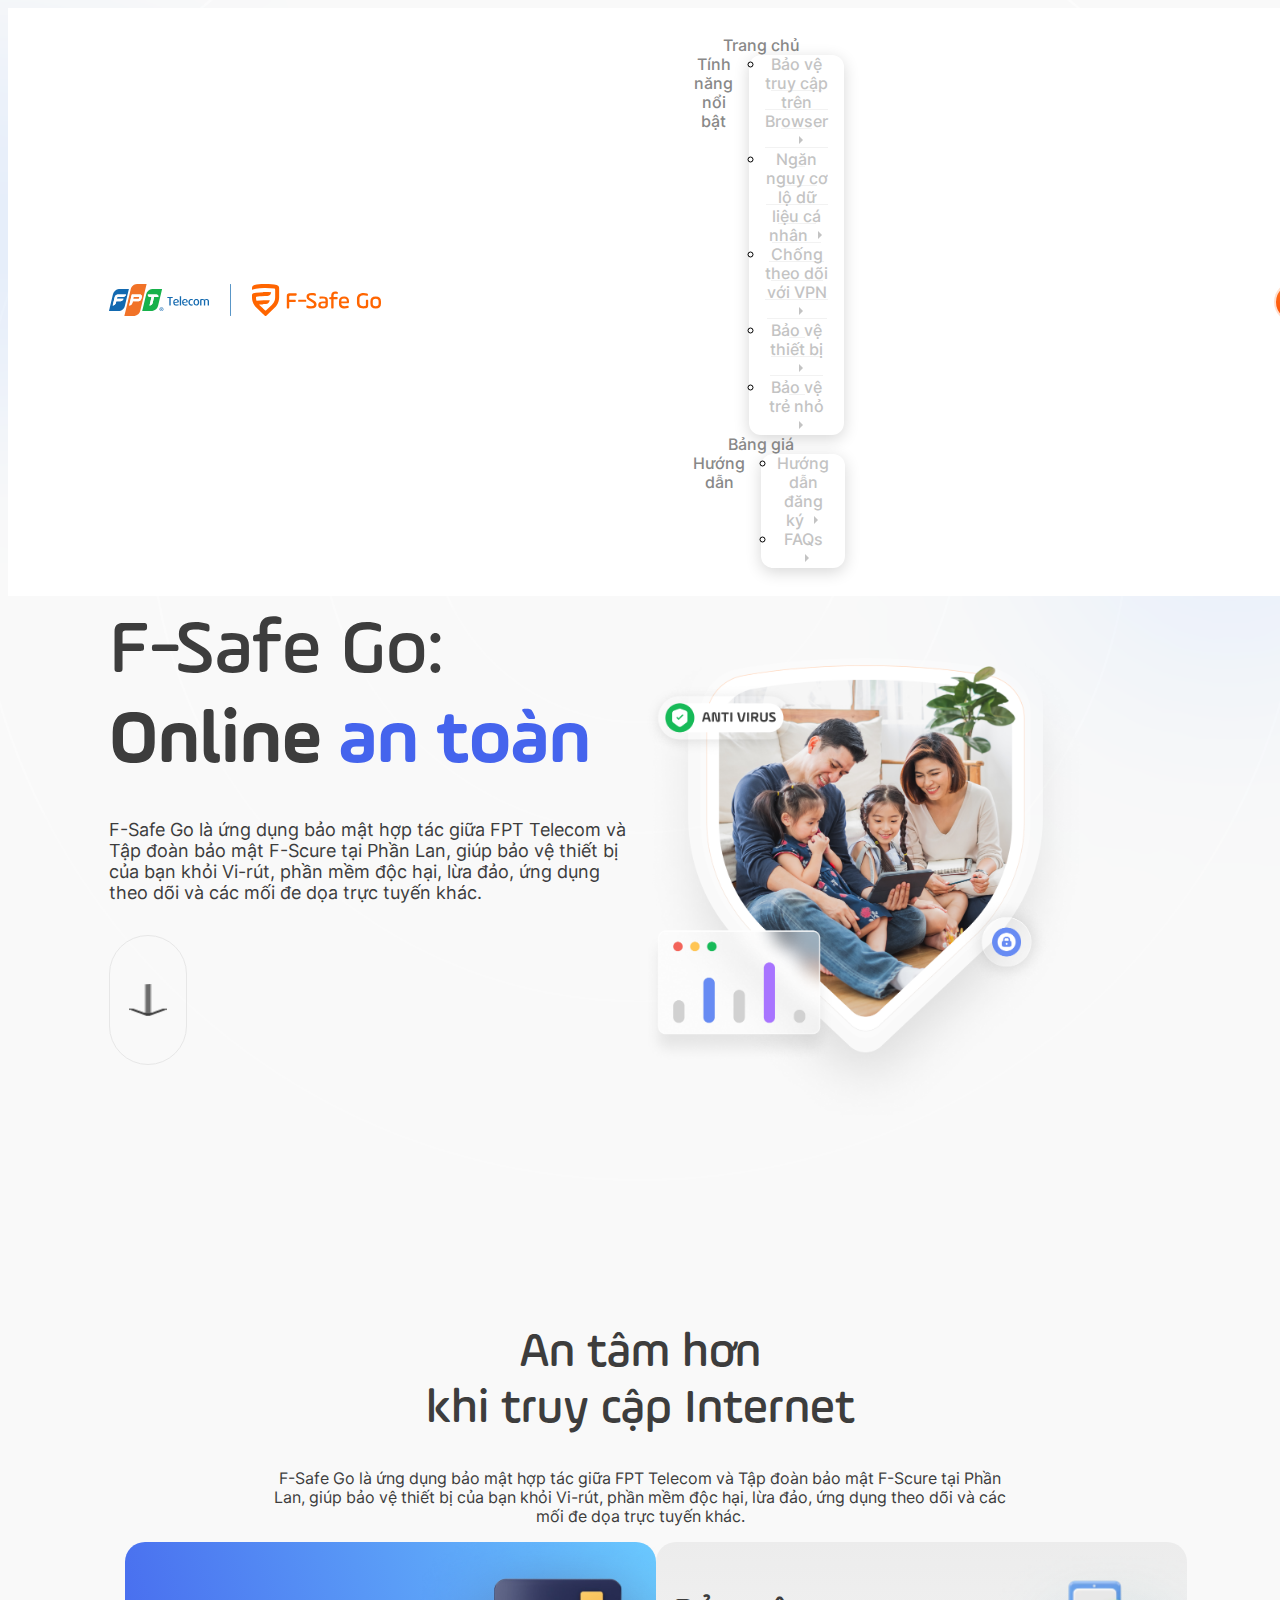
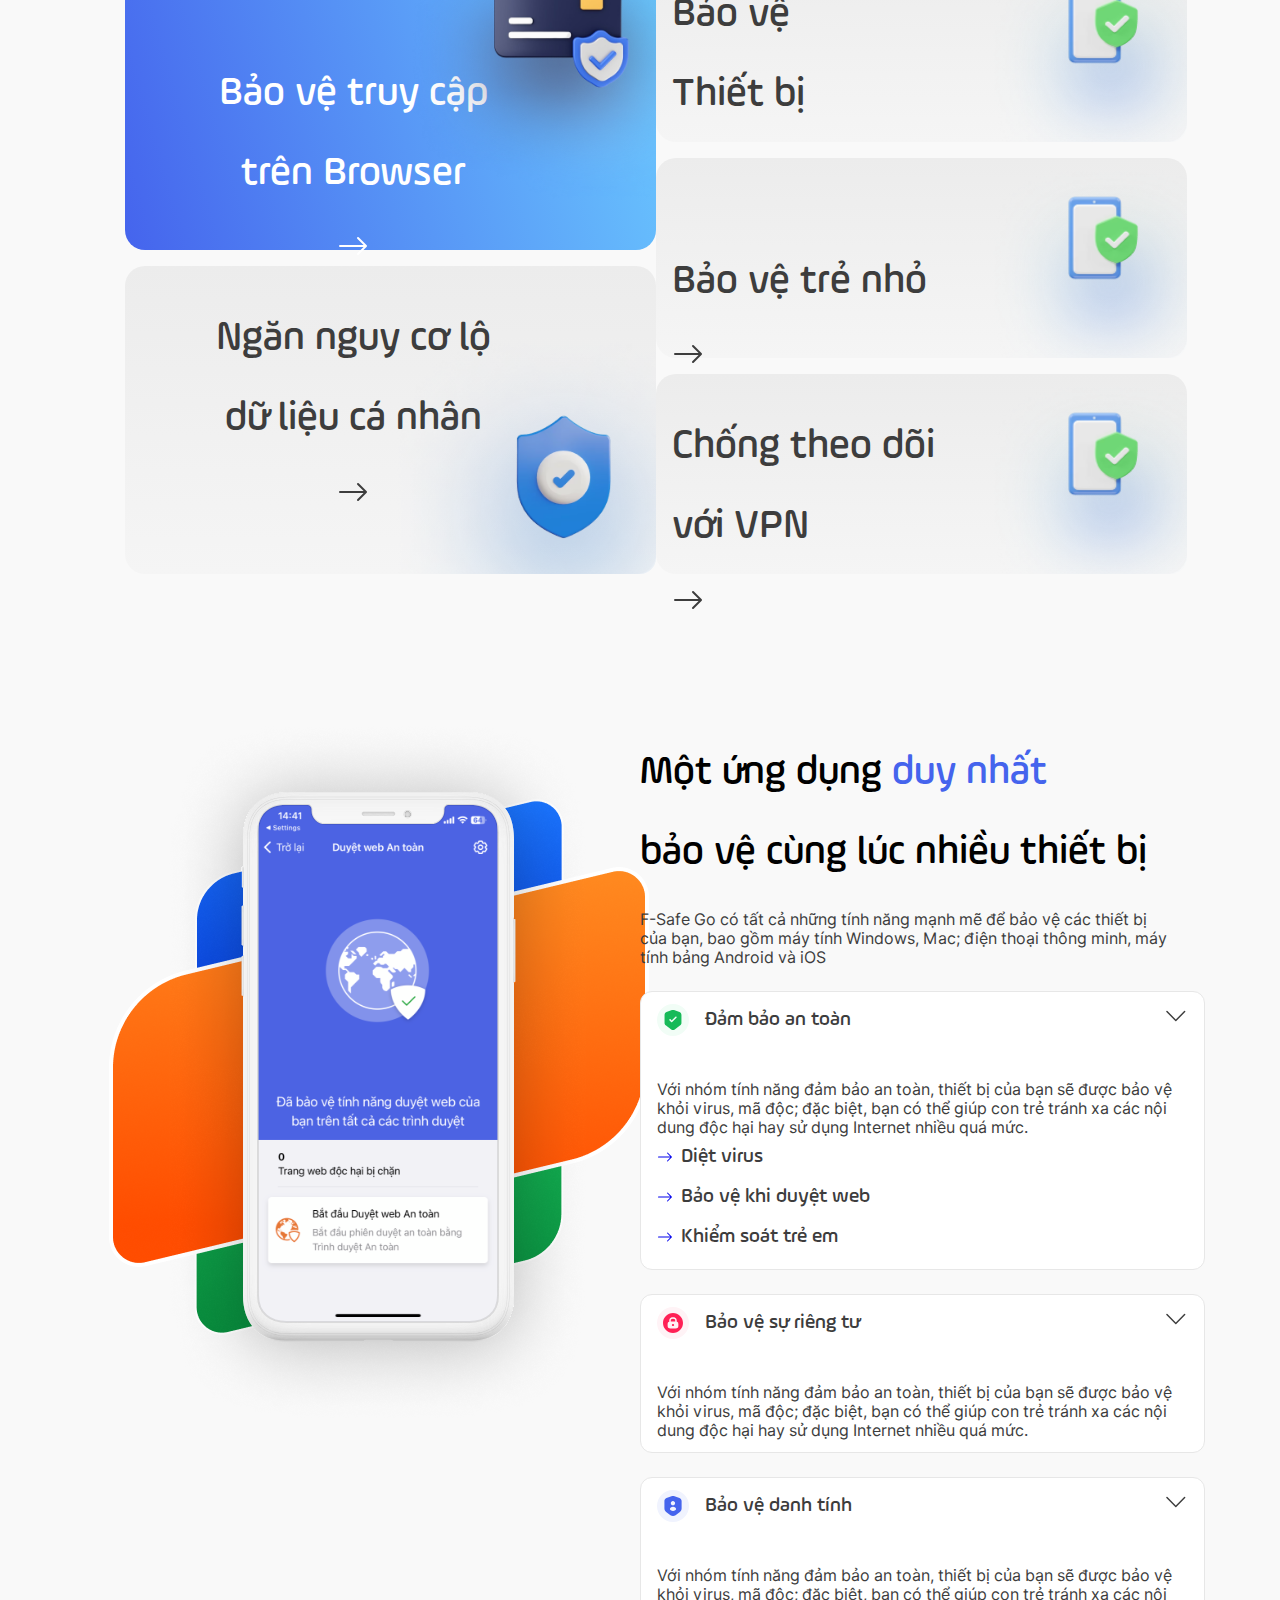
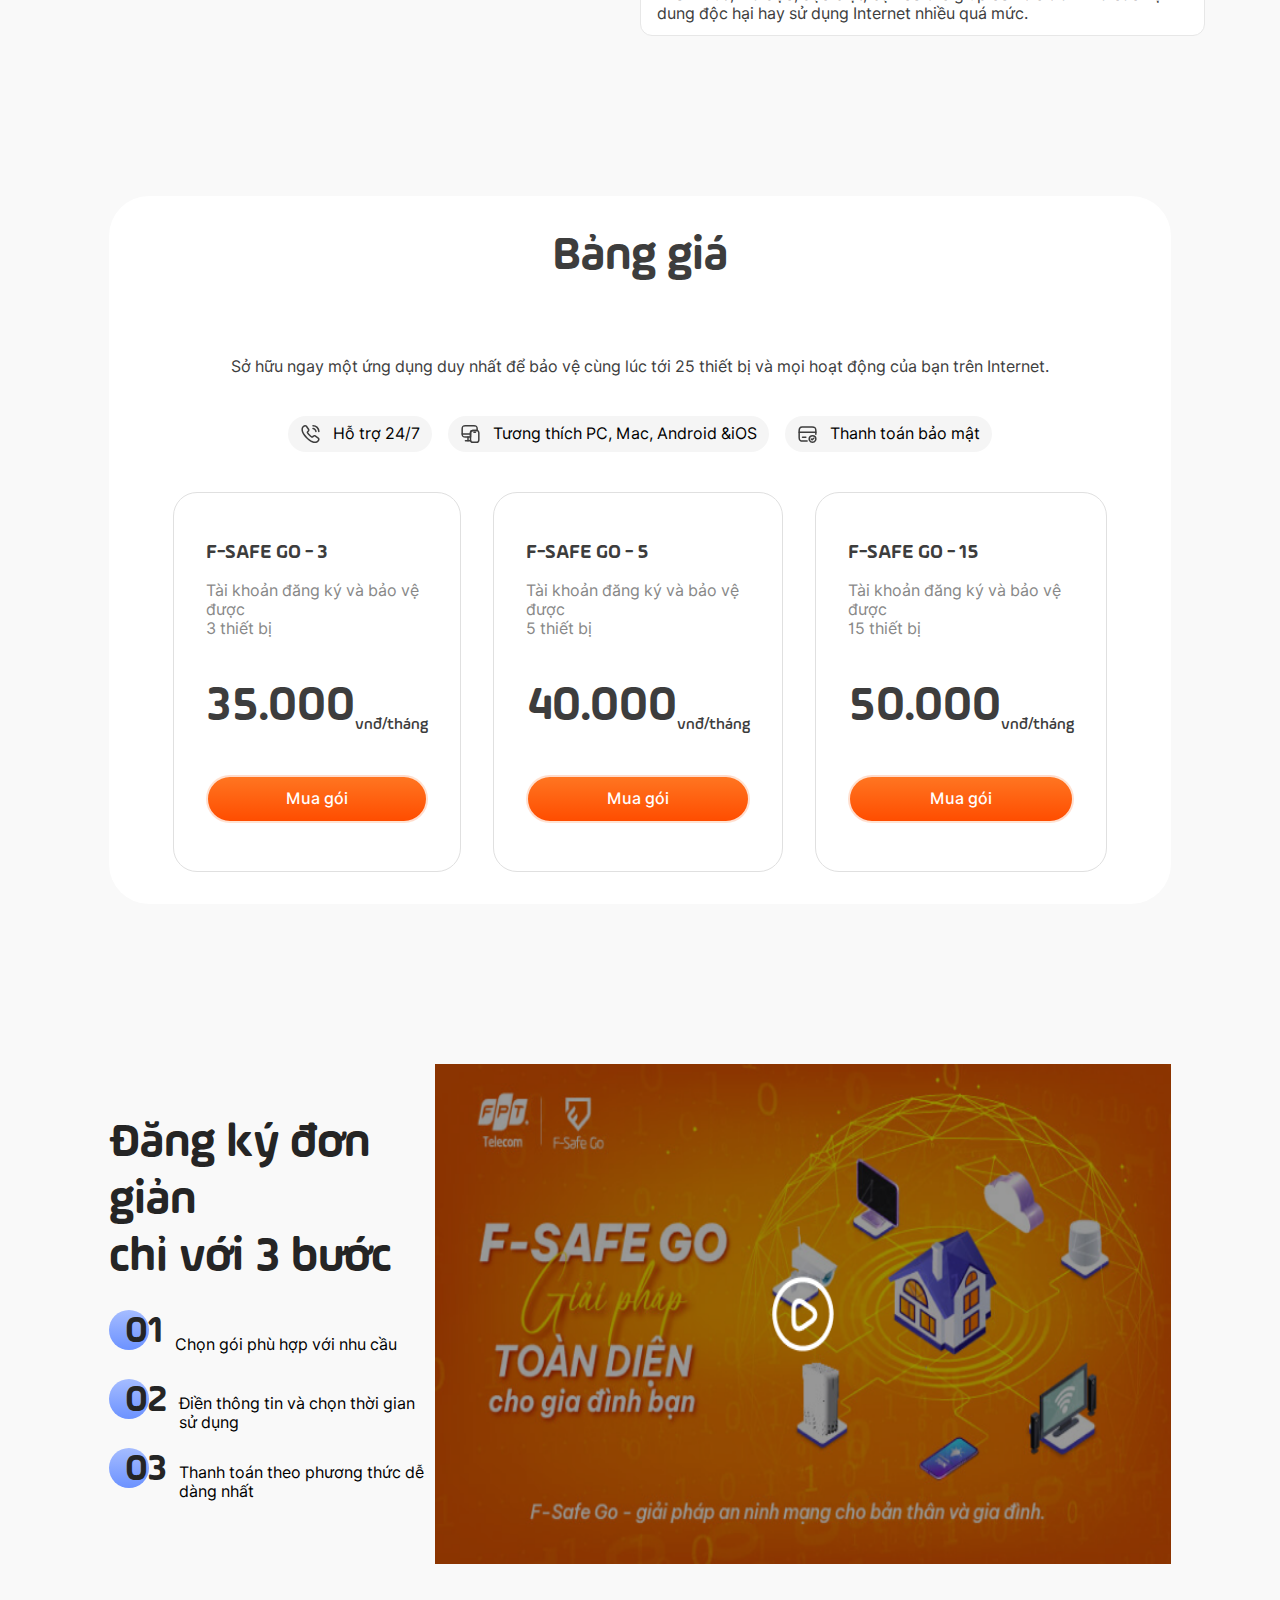
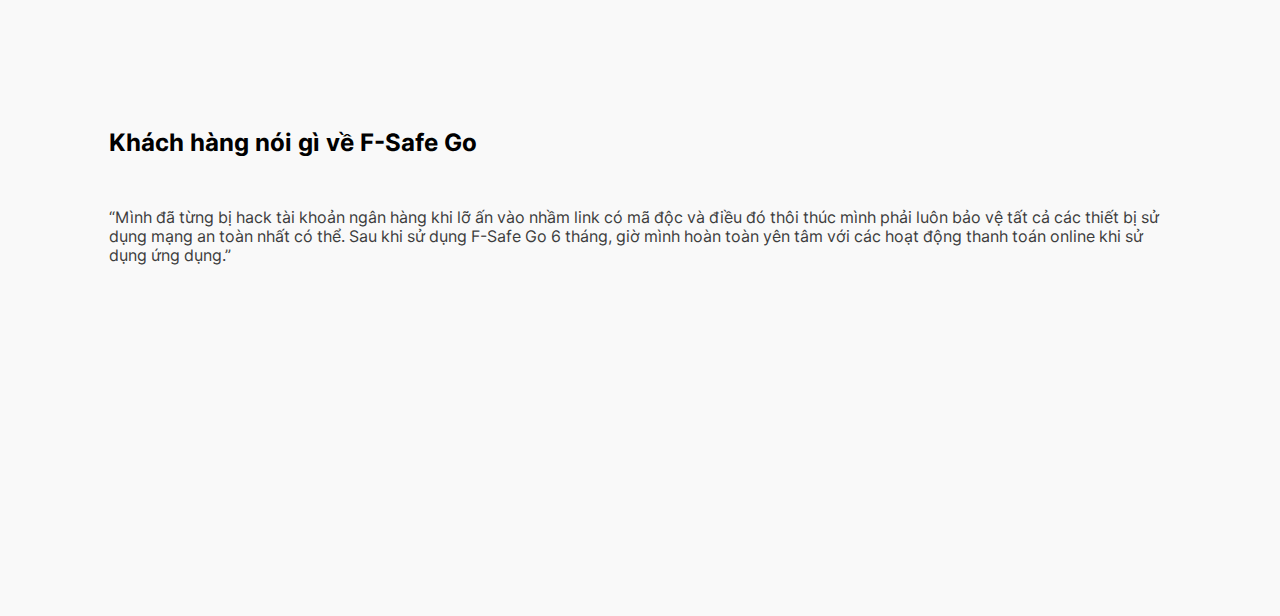
==== index.html @ 6cf577b3 "first commit" ====
<!DOCTYPE html>
<html lang="en">

<head>
    <meta charset="UTF-8">
    <title>F-Safe Go, Online an toàn mọi khoảnh khắc</title>
    <meta name="description"
        content="F-Safe Go: bảo mật và bảo vệ quyền riêng tư và thông tin cá nhân của Người Dùng toàn diện, thông minh trong một ứng dụng duy nhất." />
    <meta name="keywords" content="Fsafe go, phần mềm diệt virus, phần mềm quét virus" />
    <meta name="author" content="FPT Telecom" />
    <!-- Mobile Specific Meta -->
    <meta http-equiv="X-UA-Compatible" content="IE=edge" />
    <meta name="viewport" content="width=device-width, initial-scale=1" />
    <link rel="shortcut icon" href="./assets/image/favicon.ico" />
    <meta name="msapplication-TileColor" content="#ffffff">
    <meta name="theme-color" content="#ffffff">
    <meta name="keywords" content="Hi FPT, hifpt, FPT Telecom, F-Safe Go, FSafeGo , FSafe Go" />
    <meta property="og:url" content="">
    <meta property="og:type" content="article">
    <meta property="og:title" content="Đăng ký online F-Safe Go dễ dàng, bảo đảm online an toàn">
    <meta property="og:description"
        content="F-Safe Go: bảo mật và bảo vệ quyền riêng tư và thông tin cá nhân của Người Dùng toàn diện, thông minh trong một ứng dụng duy nhất.">
    <meta property="og:image" content="./favicons/thumb-web.png">
    <link href="https://cdn.jsdelivr.net/npm/bootstrap@5.3.2/dist/css/bootstrap.min.css" rel="stylesheet"
        integrity="sha384-T3c6CoIi6uLrA9TneNEoa7RxnatzjcDSCmG1MXxSR1GAsXEV/Dwwykc2MPK8M2HN" crossorigin="anonymous" />
    <script src="https://cdn.jsdelivr.net/npm/bootstrap@5.3.2/dist/js/bootstrap.bundle.min.js"
        integrity="sha384-C6RzsynM9kWDrMNeT87bh95OGNyZPhcTNXj1NW7RuBCsyN/o0jlpcV8Qyq46cDfL"
        crossorigin="anonymous"></script>
    <link rel="stylesheet" href="https://cdnjs.cloudflare.com/ajax/libs/animate.css/4.1.1/animate.min.css" />
    <script src="https://cdn.jsdelivr.net/npm/jquery@3.7.1/dist/jquery.slim.min.js"></script>
    <link rel="stylesheet" type="text/css" href="./assets/css/style.css" />
    <script src="https://code.jquery.com/jquery-3.7.1.min.js"
        integrity="sha256-/JqT3SQfawRcv/BIHPThkBvs0OEvtFFmqPF/lYI/Cxo=" crossorigin="anonymous"></script>

    <script src="./assets/js/main.js"></script>
    <script src="./assets/js/menu.js"></script>
    <script src="./assets/js/url.js"></script>

</head>

<body>
    <header>
        <div class="header-title">
            <div class="logo-header">
                <a>
                    <img src="./assets/image/header/logo-fpt.svg" alt="logo-fpt" width="auto" height="64">
                </a>
                <img src="./assets/image/header/logo-center.svg" alt="logo-center" style="padding: 0 16px;">
                <a>
                    <img src="./assets/image/header/logo-fsafe-go.svg" alt="logo-fsafe-go" width="auto" height="64">
                </a>
            </div>
            <div class="nav-header">
                <nav class="navbar navbar-expand-lg bg-body-tertiary">
                    <div class="collapse navbar-collapse" id="navbarNavDropdown">
                        <ul class="navbar-nav">
                            <li class="nav-item">
                                <a class="nav-link" aria-current="page" href="#">Trang chủ</a>
                            </li>
                            <li class="nav-item dropdown">
                                <a class="nav-link dropdown-toggle" href="#" role="button" data-bs-toggle="dropdown"
                                    aria-expanded="false">
                                    Tính năng nổi bật
                                </a>
                                <ul class="dropdown-menu">
                                    <li><a class="dropdown-item" href="#">Bảo vệ truy cập trên Browser</a></li>
                                    <li><a class="dropdown-item" href="#">Ngăn nguy cơ lộ dữ liệu cá nhân</a></li>
                                    <li><a class="dropdown-item" href="#">Chống theo dõi với VPN</a></li>
                                    <li><a class="dropdown-item" href="#">Bảo vệ thiết bị</a></li>
                                    <li><a class="dropdown-item" href="#">Bảo vệ trẻ nhỏ</a></li>
                                </ul>
                            </li>
                            <li class="nav-item">
                                <a class="nav-link" href="#">Bảng giá</a>
                            </li>
                            <li class="nav-item dropdown">
                                <a class="nav-link dropdown-toggle" href="#" role="button" data-bs-toggle="dropdown"
                                    aria-expanded="false">
                                    Hướng dẫn
                                </a>
                                <ul class="dropdown-menu">
                                    <li><a class="dropdown-item" href="#">Hướng dẫn đăng ký</a></li>
                                    <li><a class="dropdown-item" href="#">FAQs</a></li>
                                </ul>
                            </li>
                        </ul>
                    </div>
                </nav>
            </div>
            <div class="button-header">
                <button>Đăng ký</button>
            </div>


        </div>
    </header>
    <div class="body-content">
        <div class="item-content item-content-1">
            <div class="row">
                <div class="col-6">
                    <div class="content-text">
                        <h1>F-Safe Go:</h1>
                        <h2>Online <strong>an toàn</strong></h2>
                        <h4>
                            F-Safe Go là ứng dụng bảo mật hợp tác giữa FPT Telecom và Tập đoàn bảo mật F-Scure tại Phần
                            Lan, giúp bảo vệ thiết bị của bạn khỏi Vi-rút, phần mềm độc hại, lừa đảo, ứng dụng theo dõi
                            và các mối đe dọa trực tuyến khác.
                        </h4>
                        <a href="#">
                            <div class="button-click-lv1">
                                <img src="./assets/image/content/button-down.png" alt="" width="auto" height="auto"
                                    style="height: 32px;">
                            </div>
                        </a>
                        <div style="height:100px;"></div>
                    </div>
                </div>
                <div class="col-6 text-end">

                    <img src="./assets/image/content/home-content-1.png" alt="home-1" width="auto" height="auto">

                </div>
            </div>

        </div>
        <div class="item-content item-content-2">
            <div class="row">
                <div class="col-12" style="padding: 0 15%;">
                    <div class="content-text">
                        <h1 style="font-size: 48px;">An tâm hơn</h1>
                        <h1 style="font-size: 48px;">khi truy cập Internet</h1>
                        <h5>
                            F-Safe Go là ứng dụng bảo mật hợp tác giữa FPT Telecom và Tập đoàn bảo mật F-Scure tại Phần
                            Lan, giúp bảo vệ thiết bị của bạn khỏi Vi-rút, phần mềm độc hại, lừa đảo, ứng dụng theo dõi
                            và các mối đe dọa trực tuyến khác.
                        </h5>
                    </div>
                </div>

            </div>
            <div class="row">
                <div class="col-6 text-start" style="max-height: 630px;">
                    <div class="item-content-2-left l-1">
                        <div class="l-1-text">
                            <div>
                                <h2>Bảo vệ truy cập</h2>
                                <h2>trên Browser</h2>
                                <svg xmlns="http://www.w3.org/2000/svg" width="32" height="32" fill="currentColor"
                                    class="bi bi-arrow-right" viewBox="0 0 16 16">
                                    <path fill-rule="evenodd"
                                        d="M1 8a.5.5 0 0 1 .5-.5h11.793l-3.147-3.146a.5.5 0 0 1 .708-.708l4 4a.5.5 0 0 1 0 .708l-4 4a.5.5 0 0 1-.708-.708L13.293 8.5H1.5A.5.5 0 0 1 1 8" />
                                </svg>
                            </div>
                        </div>
                        <img src="./assets/image/content/image-l-1.png" alt="" width="auto" height="auto"
                            style="width: 260px;  top: 0;">
                    </div>
                    <div class="item-content-2-left l-2"
                        style="background: linear-gradient(0deg, #f5f5f5 0%, #ececec 100%);">
                        <div class="l-2-text">
                            <div>
                                <h2>Ngăn nguy cơ lộ</h2>
                                <h2>dữ liệu cá nhân</h2>
                                <svg xmlns="http://www.w3.org/2000/svg" width="32" height="32" fill="currentColor"
                                    class="bi bi-arrow-right" viewBox="0 0 16 16">
                                    <path fill-rule="evenodd"
                                        d="M1 8a.5.5 0 0 1 .5-.5h11.793l-3.147-3.146a.5.5 0 0 1 .708-.708l4 4a.5.5 0 0 1 0 .708l-4 4a.5.5 0 0 1-.708-.708L13.293 8.5H1.5A.5.5 0 0 1 1 8" />
                                </svg>
                            </div>
                        </div>
                        <img src="./assets/image/content/image-l-2.png" alt="" width="auto" height="auto"
                            style="width:300px;  bottom: 0;border-radius: 16px;">

                    </div>
                </div>
                <div class="col-6 text-end" style="max-height: 630px;">
                    <div class="item-content-2-right r-1">
                        <div class="r-text">
                            <div>
                                <h2>Bảo vệ</h2>
                                <h2>Thiết bị</h2>
                                <svg xmlns="http://www.w3.org/2000/svg" width="32" height="32" fill="currentColor"
                                    class="bi bi-arrow-right" viewBox="0 0 16 16">
                                    <path fill-rule="evenodd"
                                        d="M1 8a.5.5 0 0 1 .5-.5h11.793l-3.147-3.146a.5.5 0 0 1 .708-.708l4 4a.5.5 0 0 1 0 .708l-4 4a.5.5 0 0 1-.708-.708L13.293 8.5H1.5A.5.5 0 0 1 1 8" />
                                </svg>
                            </div>
                        </div>
                        <img src="./assets/image/content/image-l-3.png" alt="" width="auto" height="auto"
                            style="width:300px;  bottom: 0;border-radius: 16px;">

                    </div>
                    <div class="item-content-2-right r-1">
                        <div class="r-text">
                            <div>
                                <h2>Bảo vệ trẻ nhỏ</h2>
                                <svg xmlns="http://www.w3.org/2000/svg" width="32" height="32" fill="currentColor"
                                    class="bi bi-arrow-right" viewBox="0 0 16 16">
                                    <path fill-rule="evenodd"
                                        d="M1 8a.5.5 0 0 1 .5-.5h11.793l-3.147-3.146a.5.5 0 0 1 .708-.708l4 4a.5.5 0 0 1 0 .708l-4 4a.5.5 0 0 1-.708-.708L13.293 8.5H1.5A.5.5 0 0 1 1 8" />
                                </svg>
                            </div>
                        </div>
                        <img src="./assets/image/content/image-l-3.png" alt="" width="auto" height="auto"
                            style="width:300px;  bottom: 0;border-radius: 16px;">

                    </div>
                    <div class="item-content-2-right r-1">
                        <div class="r-text">
                            <div>
                                <h2>Chống theo dõi</h2>
                                <h2>với VPN</h2>
                                <svg xmlns="http://www.w3.org/2000/svg" width="32" height="32" fill="currentColor"
                                    class="bi bi-arrow-right" viewBox="0 0 16 16">
                                    <path fill-rule="evenodd"
                                        d="M1 8a.5.5 0 0 1 .5-.5h11.793l-3.147-3.146a.5.5 0 0 1 .708-.708l4 4a.5.5 0 0 1 0 .708l-4 4a.5.5 0 0 1-.708-.708L13.293 8.5H1.5A.5.5 0 0 1 1 8" />
                                </svg>
                            </div>
                        </div>
                        <img src="./assets/image/content/image-l-3.png" alt="" width="auto" height="auto"
                            style="width:300px;  bottom: 0;border-radius: 16px;">

                    </div>
                </div>
            </div>
        </div>
        <div class="item-content item-content-3">
            <div class="row" style="align-items: start;">
                <div class="col-6 text-start">
                    <img src="./assets/image/content/image-item-content-3.png" alt="image-item-content-3">
                </div>
                <div class="col-6 text-start">
                    <h2>Một ứng dụng <span style="color: var(--Brand-Blue-Primary);">duy nhất</span></h2>
                    <h2>bảo vệ cùng lúc nhiều thiết bị</h2>
                    <h6>F-Safe Go có tất cả những tính năng mạnh mẽ để bảo vệ các thiết bị của bạn, bao gồm máy tính
                        Windows, Mac; điện thoại thông minh, máy tính bảng Android và iOS</h6>

                    <div class="item-content-3-collapse">
                        <a class="i3-collapse" type="button" data-bs-toggle="collapse"
                            data-bs-target="#collapseExample1" data-target=".multi-collapse" aria-expanded="false"
                            aria-controls="collapseExample1" onclick="toggleCollapse('collapseExample1')">
                            <div style="width: 95%;display: flex; align-items: center;">
                                <img src="./assets/image/content/icon-dbat.svg" alt="" style="margin-right: 16px;">
                                <h3>Đảm bảo an toàn</h3>
                            </div>
                            <svg xmlns="http://www.w3.org/2000/svg" width="24" height="24" fill="currentColor"
                                class="bi bi-chevron-down" viewBox="0 0 16 16">
                                <path fill-rule="evenodd"
                                    d="M1.646 4.646a.5.5 0 0 1 .708 0L8 10.293l5.646-5.647a.5.5 0 0 1 .708.708l-6 6a.5.5 0 0 1-.708 0l-6-6a.5.5 0 0 1 0-.708" />
                            </svg>
                        </a>
                        <div class="collapse show" id="collapseExample1">
                            <h5>Với nhóm tính năng đảm bảo an toàn, thiết bị của bạn sẽ được bảo vệ khỏi virus, mã độc;
                                đặc biệt, bạn có thể giúp con trẻ tránh xa các nội dung độc hại hay sử dụng Internet
                                nhiều quá mức.</h5>
                            <a class="arrow-i3" href="#">
                                <svg xmlns="http://www.w3.org/2000/svg" width="16" height="16" fill="currentColor"
                                    class="bi bi-arrow-right" viewBox="0 0 16 16">
                                    <path fill-rule="evenodd"
                                        d="M1 8a.5.5 0 0 1 .5-.5h11.793l-3.147-3.146a.5.5 0 0 1 .708-.708l4 4a.5.5 0 0 1 0 .708l-4 4a.5.5 0 0 1-.708-.708L13.293 8.5H1.5A.5.5 0 0 1 1 8" />
                                </svg>
                                <h3 style="margin-left: 8px;">Diệt virus</h3>
                            </a>
                            <a class="arrow-i3" href="#">
                                <svg xmlns="http://www.w3.org/2000/svg" width="16" height="16" fill="currentColor"
                                    class="bi bi-arrow-right" viewBox="0 0 16 16">
                                    <path fill-rule="evenodd"
                                        d="M1 8a.5.5 0 0 1 .5-.5h11.793l-3.147-3.146a.5.5 0 0 1 .708-.708l4 4a.5.5 0 0 1 0 .708l-4 4a.5.5 0 0 1-.708-.708L13.293 8.5H1.5A.5.5 0 0 1 1 8" />
                                </svg>
                                <h3 style="margin-left: 8px;">Bảo vệ khi duyệt web</h3>
                            </a>
                            <a class="arrow-i3" href="#">
                                <svg xmlns="http://www.w3.org/2000/svg" width="16" height="16" fill="currentColor"
                                    class="bi bi-arrow-right" viewBox="0 0 16 16">
                                    <path fill-rule="evenodd"
                                        d="M1 8a.5.5 0 0 1 .5-.5h11.793l-3.147-3.146a.5.5 0 0 1 .708-.708l4 4a.5.5 0 0 1 0 .708l-4 4a.5.5 0 0 1-.708-.708L13.293 8.5H1.5A.5.5 0 0 1 1 8" />
                                </svg>
                                <h3 style="margin-left: 8px;">Khiểm soát trẻ em</h3>
                            </a>
                        </div>

                    </div>
                    <div class="item-content-3-collapse">
                        <a class="i3-collapse" type="button" data-bs-toggle="collapse"
                            data-bs-target="#collapseExample2" aria-expanded="false" aria-controls="collapseExample2"
                            onclick="toggleCollapse('collapseExample2')">
                            <div style="width: 95%;display: flex; align-items: center;">
                                <img src="./assets/image/content/icon-bvsrt.svg" alt="" style="margin-right: 16px;">
                                <h3>Bảo vệ sự riêng tư</h3>
                            </div>
                            <svg xmlns="http://www.w3.org/2000/svg" width="24" height="24" fill="currentColor"
                                class="bi bi-chevron-down" viewBox="0 0 16 16">
                                <path fill-rule="evenodd"
                                    d="M1.646 4.646a.5.5 0 0 1 .708 0L8 10.293l5.646-5.647a.5.5 0 0 1 .708.708l-6 6a.5.5 0 0 1-.708 0l-6-6a.5.5 0 0 1 0-.708" />
                            </svg>
                        </a>
                        <div class="collapse" id="collapseExample2">
                            <h5>Với nhóm tính năng đảm bảo an toàn, thiết bị của bạn sẽ được bảo vệ khỏi virus, mã độc;
                                đặc biệt, bạn có thể giúp con trẻ tránh xa các nội dung độc hại hay sử dụng Internet
                                nhiều quá mức.</h5>
                        </div>

                    </div>
                    <div class="item-content-3-collapse">
                        <a class="i3-collapse" type="button" data-bs-toggle="collapse"
                            data-bs-target="#collapseExample3" aria-expanded="false" aria-controls="collapseExample3"
                            onclick="toggleCollapse('collapseExample3')">
                            <div style="width: 95%;display: flex; align-items: center;">
                                <img src="./assets/image/content/icon-bvdt.svg" alt="" style="margin-right: 16px;">
                                <h3>Bảo vệ danh tính</h3>
                            </div>
                            <svg xmlns="http://www.w3.org/2000/svg" width="24" height="24" fill="currentColor"
                                class="bi bi-chevron-down" viewBox="0 0 16 16">
                                <path fill-rule="evenodd"
                                    d="M1.646 4.646a.5.5 0 0 1 .708 0L8 10.293l5.646-5.647a.5.5 0 0 1 .708.708l-6 6a.5.5 0 0 1-.708 0l-6-6a.5.5 0 0 1 0-.708" />
                            </svg>
                        </a>
                        <div class="collapse" id="collapseExample3">
                            <h5>Với nhóm tính năng đảm bảo an toàn, thiết bị của bạn sẽ được bảo vệ khỏi virus, mã độc;
                                đặc biệt, bạn có thể giúp con trẻ tránh xa các nội dung độc hại hay sử dụng Internet
                                nhiều quá mức.</h5>
                        </div>

                    </div>
                </div>
            </div>
        </div>
        <div class="item-content item-content-4">
            <h2 style="font-size: 48px;">Bảng giá</h2>
            <h5>Sở hữu ngay một ứng dụng duy nhất để bảo vệ cùng lúc tới 25 thiết bị và mọi hoạt động của bạn
                trên Internet.</h5>
            <div class="content-payment-4">
                <div class="i-content-payment-4">
                    <img src="./assets/image/content/call-calling.svg" alt="icon-calling">
                    Hỗ trợ 24/7
                </div>
                <div class="i-content-payment-4">
                    <img src="./assets/image/content/devices.svg" alt="icon-devices">
                    Tương thích PC, Mac, Android &iOS
                </div>
                <div class="i-content-payment-4">
                    <img src="./assets/image/content/card-tick.svg" alt="icon-card-tick">
                    Thanh toán bảo mật
                </div>
            </div>
            <div class="row" style="align-items: center;">
                <div class="col">
                    <h2>F-SAFE GO - 3</h2>
                    <h6>Tài khoản đăng ký và bảo vệ được <br>3 thiết bị</h6>
                    <div class="col-text-price"><strong>35.000</strong><span>vnđ/tháng</span></div>
                    <button>Mua gói</button>
                </div>
                <div class="col">
                    <h2>F-SAFE GO - 5</h2>
                    <h6>Tài khoản đăng ký và bảo vệ được <br>5 thiết bị</h6>
                    <div class="col-text-price"><strong>40.000</strong><span>vnđ/tháng</span></div>
                    <button>Mua gói</button>
                </div>
                <div class="col">
                    <h2>F-SAFE GO - 15</h2>
                    <h6>Tài khoản đăng ký và bảo vệ được <br>15 thiết bị</h6>
                    <div class="col-text-price"><strong>50.000</strong><span>vnđ/tháng</span></div>
                    <button>Mua gói</button>
                </div>
            </div>
        </div>
        <div class="item-content item-content-5">
            <div class="row">
                <div class="col-5">
                    <h2>Đăng ký đơn giản <br>
                        chỉ với 3 bước</h2>
                    <div class="i5-col-content">
                        <div class="i5-circle">
                            <svg xmlns="http://www.w3.org/2000/svg" width="40" height="40" viewBox="0 0 40 40"
                                fill="none">
                                <circle cx="20" cy="20" r="20" fill="url(#paint0_linear_47_1950)" />
                                <defs>
                                    <linearGradient id="paint0_linear_47_1950" x1="20" y1="0" x2="20" y2="40"
                                        gradientUnits="userSpaceOnUse">
                                        <stop stop-color="#A5BCFF" />
                                        <stop offset="1" stop-color="#6C92FF" />
                                    </linearGradient>
                                </defs>
                            </svg>

                            <h2>01</h2>
                        </div> Chọn gói phù hợp với nhu cầu
                    </div>
                    <div class="i5-col-content">
                        <div class="i5-circle">
                            <svg xmlns="http://www.w3.org/2000/svg" width="40" height="40" viewBox="0 0 40 40"
                                fill="none">
                                <circle cx="20" cy="20" r="20" fill="url(#paint0_linear_47_1950)" />
                                <defs>
                                    <linearGradient id="paint0_linear_47_1950" x1="20" y1="0" x2="20" y2="40"
                                        gradientUnits="userSpaceOnUse">
                                        <stop stop-color="#A5BCFF" />
                                        <stop offset="1" stop-color="#6C92FF" />
                                    </linearGradient>
                                </defs>
                            </svg>

                            <h2>02</h2>
                        </div> Điền thông tin và chọn thời gian sử dụng
                    </div>
                    <div class="i5-col-content">
                        <div class="i5-circle">
                            <svg xmlns="http://www.w3.org/2000/svg" width="40" height="40" viewBox="0 0 40 40"
                                fill="none">
                                <circle cx="20" cy="20" r="20" fill="url(#paint0_linear_47_1950)" />
                                <defs>
                                    <linearGradient id="paint0_linear_47_1950" x1="20" y1="0" x2="20" y2="40"
                                        gradientUnits="userSpaceOnUse">
                                        <stop stop-color="#A5BCFF" />
                                        <stop offset="1" stop-color="#6C92FF" />
                                    </linearGradient>
                                </defs>
                            </svg>

                            <h2>03</h2>
                        </div> Thanh toán theo phương thức dễ dàng nhất
                    </div>
                </div>
                <div class="col-7 text-end">
                    <a id="playButton" onclick="toggleVideo()">
                        <img id="videoThumbnail" src="./assets/image/content/image-video-fsafe-go.png" alt="image-video"
                            width="auto" class="image-video" height="auto">
                        <iframe id="videoFrame" style="display: none;" width="auto" class="image-video" height="auto"
                            src="https://www.youtube.com/embed/XvwK5hXagpI?autoplay=1" frameborder="0"
                            allowfullscreen></iframe>
                    </a>
                </div>
            </div>
        </div>
        <div class="item-content item-content-6">
            <h2>Khách hàng nói gì về F-Safe Go</h2>
            <div>
                <h5>“Mình đã từng bị hack tài khoản ngân hàng khi lỡ ấn vào nhầm link có mã độc và điều đó thôi thúc
                    mình phải luôn bảo vệ tất cả các thiết bị sử dụng mạng an toàn nhất có thể. Sau khi sử dụng F-Safe
                    Go 6 tháng, giờ mình hoàn toàn yên tâm với các hoạt động thanh toán online khi sử dụng ứng dụng.”
                </h5>
                <div class="i6-cus">
                    <img src="" alt="">
                    <div class=""></div>
                </div>
            </div>
        </div>
    </div>
    <div style="height: 160px;"></div>

    </div>

    <!-- Bootstrap JS and dependencies -->
    <script src="https://cdn.jsdelivr.net/npm/@popperjs/core@2.11.6/dist/umd/popper.min.js" integrity="sha384-123"
        crossorigin="anonymous"></script>
    <script src="https://cdn.jsdelivr.net/npm/bootstrap@5.3.0-alpha1/dist/js/bootstrap.min.js" integrity="sha384-123"
        crossorigin="anonymous"></script>
    <script>
        function toggleCollapse(targetId) {
            // Get all collapse elements
            var collapseList = document.querySelectorAll('.item-content-3-collapse .collapse');

            // Loop through each collapse element
            collapseList.forEach(function (collapse) {
                console.log(collapse);
                // Check if the current collapse element is not the target collapse
                if (collapse.id !== targetId) {
                    // Hide the collapse element
                    collapse.classList.remove('show');
                } else {
                    collapse.classList.add('show');
                }
            });

            // Show the target collapse element
            var targetCollapse = document.getElementById(targetId);
            // targetCollapse.classList.add('show');
        }
        function toggleVideo() {
            console.log(111);
            var thumbnail = document.getElementById("videoThumbnail");
            var videoFrame = document.getElementById("videoFrame");

            if (thumbnail.style.display === "none") {
                thumbnail.style.display = "block";
                videoFrame.style.display = "none";
                videoFrame.contentWindow.postMessage('{"event":"command","func":"pauseVideo","args":""}', '*');


            } else {
                thumbnail.style.display = "none";
                videoFrame.style.display = "block";
            }
        }
    </script>

</body>

</html>
---- assets/css/style.css ----
:root {
  --Medium: 24px;
  --Extra-Large: 40px;
  --Icon-Text-White: #fff;
  --Icon-Text-Secondary: #888;
  --Icon-Text-Primary: #3d3d3d;
  --Brand-Blue-Primary: #4564ed;
}
@keyframes moveTopToBottom {
  from {
    top: -50px; /* Điểm bắt đầu, phần tử nằm ngoài khung nhìn trên cùng */
  }
  to {
    top: 50px; /* Điểm kết thúc, phần tử xuống phía dưới cùng */
  }
}
@keyframes moveBottomToTop {
  from {
    top: 50px; /* Điểm bắt đầu, phần tử nằm ngoài khung nhìn dưới cùng */
  }
  to {
    top: -50px; /* Điểm kết thúc, phần tử đến trên cùng */
  }
}
@keyframes moveLeftToRight {
  from {
    left: -50px; /* Điểm bắt đầu, phần tử nằm ngoài khung nhìn bên trái */
  }
  to {
    left: 50px; /* Điểm kết thúc, phần tử đến bên phải */
  }
}
@keyframes moveRightToLeft {
  from {
    left: 50px; /* Điểm bắt đầu, phần tử nằm ngoài khung nhìn bên phải */
  }
  to {
    left: -50px; /* Điểm kết thúc, phần tử đến bên trái */
  }
}
@keyframes hoverAnimationTopToBottom {
  0% {
    transform: translateY(-10%); /* Start from above */
    opacity: 1; /* Initially invisible */
  }

  100% {
    transform: translateY(50%); /* Move to original position */
    opacity: 1; /* Fully vsible */
  }
}
@keyframes hoverAnimationBottomToTop {
  0% {
    transform: translateY(20%); /* Start from above */
    opacity: 1; /* Initially invisible */
  }
  100% {
    transform: translateY(0%); /* Move to original position */
    opacity: 1; /* Fully vsible */
  }
}
@keyframes hoverAnimationRightToLeft {
  0% {
    transform: translateX(0%); /* Start from above */
    opacity: 1; /* Initially invisible */
  }
  75% {
    transform: translateX(-20%);
    opacity: 0; /* Fully vsible */
    /* display: none; */
  }
  100% {
    opacity: 0;
    /* display: none; */
  }
}
@keyframes hoverAnimationLeftToRight {
  0% {
    transform: translateX(-20%); /* Start from above */
    opacity: 0; /* Initially invisible */
  }
  100% {
    transform: translateY(0%); /* Move to original position */
    opacity: 1; /* Fully visible */
  }
}
@keyframes buttonClickAnimation {
  0% {
    transform: translateY(-50%); /* Start from above */
    opacity: 0; /* Initially invisible */
  }
  50% {
    transform: translateY(0); /* Move to original position */
    opacity: 1; /* Fully visible */
  }
  100% {
    transform: translateY(50%); /* Move to original position */
    opacity: 0; /* Fully visible */
  }
}
@font-face {
  font-family: "VL-AmpleSoft";
  src: url("./../fonts/ample-soft/VLAMPLESOFT-MEDIUM.OTF") format("truetype");
  font-weight: 500;
  font-style: normal;
}
@font-face {
  font-family: "VL-AmpleSoft";
  src: url("./../fonts/ample-soft/VLAMPLESOFTBOLD-BOLD.OTF") format("truetype");
  font-weight: 400;
  font-style: normal;
}
/* @font-face {
  font-family: "VL-AmpleSoft";
  src: url("assets/fonts/ample-soft-pro/VLAMPLESOFT-THIN.OTF")
    format("truetype");
  font-weight: 600;
  font-style: normal;
} */
@font-face {
  font-family: "interFont";
  src: url("./../fonts/inter/Inter-Regular.otf") format("truetype");
  font-weight: 400;
  font-style: normal;
}
@font-face {
  font-family: "interFont";
  src: url("./../fonts/inter/Inter-Bold.otf") format("truetype");
  font-weight: 600;
  font-style: normal;
}
@font-face {
  font-family: "interFont";
  src: url("./../fonts/inter/Inter-Medium.otf") format("truetype");
  font-weight: 500;
  font-style: normal;
}
::-webkit-scrollbar {
  width: 0 !important;
  display: none;
}

* {
  font-family: "interFont", sans-serif;
}
a {
  text-decoration: none;
}
html {
  background-image: url("../image/Homepage.png");
  background-repeat: no-repeat;
  background-size: cover;
  margin: auto;
  /* padding: 0 80px; */
  overflow-x: hidden;
  overflow-y: auto;
  height: 100%;
  width: 100vw;
}
body {
  background-color: transparent;
}

header {
  position: sticky;
  top: 0;
  z-index: 1020;
  padding: 0.75rem 8%;
  background: #fff;
  display: flex;
  width: 100%;
}
.header-title {
  display: flex;
  align-items: center;
  width: 100%;
}
header .logo-header {
  justify-content: start;
  width: 110%;
}
header .nav-header {
  justify-content: center;
  align-items: center;
  text-align: center;
  display: flex;
}
header .button-header {
  width: 100%;
  justify-content: flex-end;
  display: flex;
}
header .button-header button {
  justify-content: end;
  display: flex;
  height: var(--Extra-Large);
  padding: 10px var(--Medium);
  align-items: center;
  gap: 10px;
  border-radius: var(--Medium);
  border: 2px solid rgba(255, 255, 255, 0.8);
  background: linear-gradient(180deg, #ff7521 0%, #ff4d00 100%);
  padding: 8px 16px;
  color: var(--Icon-Text-White);
  font-size: 16px;
  font-style: normal;
  font-weight: 500;
  line-height: normal;
}
.bg-body-tertiary {
  background-color: #fff !important;
}
header img {
  height: 32px;
}

.show.dropdown-toggle::after {
  transform: rotate(180deg) !important;
  color: var(--Brand-Blue-Primary) !important;
}
.nav-link {
  color: var(--Icon-Text-Secondary);
  font-size: 16px;
  font-style: normal;
  font-weight: 500;
  line-height: normal;
  margin: 0 16px;
}
.nav-link:active {
  color: var(--Brand-Blue-Primary) !important;
}
.nav-item {
  width: 150px;
  display: flex;
  justify-content: center;
  text-align: center;
}
.show.nav-link {
  color: var(--Brand-Blue-Primary) !important;
}

.dropdown-menu {
  animation: moveTopToBottom 0.5s forwards;
  padding: var(--Medium);
  flex-direction: column;
  align-items: flex-start;
  gap: 16px;
  border-radius: 12px;
  background: #fff;
  box-shadow: 0px 4px 16px 0px rgba(0, 0, 0, 0.16);
  border: none;
  padding: 0 16px;
}

.dropdown-item {
  color: var(--Icon-Text-Secondary) !important;
  font-size: 16px;
  font-style: normal;
  font-weight: 500;
  line-height: normal;
  padding: 16px 0;
  opacity: 0.5;
  border-bottom: 1px solid #e7e7e7;
}
li:last-child .dropdown-item {
  border-bottom: none;
}
.dropdown-item:hover {
  opacity: 1;
  color: black;
  background-color: #fff;
}
.dropdown-item:active {
  color: black;
  background-color: #fff;
}
.dropdown-item::after {
  display: inline-block;
  margin-left: 0.5em;
  vertical-align: 0.255em;
  content: "";
  border-top: 0.3em solid;
  border-right: 0.3em solid transparent;
  border-bottom: 0;
  border-left: 0.3em solid transparent;
  transform: rotate(270deg);
}

.body-content {
  padding: 0.75rem 8%;
}
.body-content .item-content {
  margin-bottom: 160px;
  align-items: center;
}

/* .body-content .item-content img {
  width: 100%;
} */
.body-content .item-content-1 img {
  width: 85%;
}
.item-content-1 .button-click-lv1 {
  display: flex;
  width: 44px;
  height: 80px;
  padding: 24px 16px;
  justify-content: center;
  align-items: center;
  gap: 10px;
  border-radius: 40px;
  border: 1px solid #e7e7e7;
  margin-top: 32px;
}
.button-click-lv1 img {
  animation: 3s linear 2s infinite running buttonClickAnimation;
}
.item-content-2 {
  text-align: center;
}

.content-text h1 {
  color: var(--Icon-Text-Primary);
  font-family: "VL-AmpleSoft", sans-serif !important;
  font-size: 76px;
  font-style: normal;
  font-weight: 500;
  line-height: normal;
  margin: 0;
}
.content-text strong {
  color: var(--Brand-Blue-Primary);
  font-family: "VL-AmpleSoft", sans-serif !important;
  font-size: 76px;
  font-style: normal;
  font-weight: 400;
  line-height: normal;
  margin: 0;
}
.content-text h2 {
  color: var(--Icon-Text-Primary);
  font-family: "VL-AmpleSoft", sans-serif !important;
  font-size: 76px;
  font-style: normal;
  font-weight: 400;
  line-height: normal;
  margin: 0;
}
h3 {
  color: var(--Icon-Text-Primary);
  font-family: "VL-AmpleSoft", sans-serif !important;
  font-size: 20px;
  font-style: normal;
  font-weight: 500;
  line-height: normal;
  margin: 0;
}

h4 {
  color: var(--Icon-Text-Primary);
  font-size: 18px;
  font-style: normal;
  font-weight: 400;
  line-height: normal;
  padding-top: 32px;
  margin: 0;
}
h5 {
  color: var(--Icon-Text-Primary);
  font-size: 16px;
  font-style: normal;
  font-weight: 400;
  line-height: normal;
  padding-top: 32px;
  margin: 0;
}
h6 {
  padding: unset;
  margin: 0;
  color: var(--Icon-Text-Primary);
  font-size: 16px;
  font-style: normal;
  font-weight: 400;
  line-height: normal;
  margin: 0;
}

.item-content-2-left {
  width: 100%;
  height: 308px;
  margin: 16px;
  border-radius: 20px;
  background: linear-gradient(254deg, #6bcaff -0.68%, #4564ed 100%);
  flex: 1 0 0;
  align-self: stretch;
  position: relative;
}
.l-1-text {
  padding: 16px;
  display: grid;
  width: 80%;
  color: #fff;
  height: 100%;
  display: grid;
  align-items: end;
}
.l-1-text h2 {
  font-size: 40px;
  font-style: normal;
  font-weight: 500;
  font-family: "VL-AmpleSoft", sans-serif !important;
}
.l-2-text h2 {
  font-size: 40px;
  font-style: normal;
  font-weight: 500;
  line-height: normal;

  font-family: "VL-AmpleSoft", sans-serif !important;
}
.r-text {
  padding: 16px;
  display: grid;
  width: 80%;
  color: var(--Icon-Text-Primary);
  height: 100%;
  display: grid;
  align-items: end;
  text-align: left;
}
.r-text h2 {
  font-size: 40px;
  font-style: normal;
  font-weight: 500;
  line-height: normal;

  font-family: "VL-AmpleSoft", sans-serif !important;
}
.l-2-text {
  padding: 16px;
  display: grid;
  width: 80%;
  color: var(--Icon-Text-Primary);
  height: 100%;
  display: grid;
  align-items: start;
}
.item-content-2-right {
  width: 100%;
  display: flex;
  height: 200px;
  margin: 16px;
  flex: 1 0 0;
  align-self: stretch;
  border-radius: 20px;
  background: linear-gradient(0deg, #f5f5f5 0%, #ececec 100%);
  position: relative;
}
.item-content-2-left h2,
.item-content-2-right h2 {
  animation: 0.7s forwards hoverAnimationTopToBottom;
}
.item-content-2 .bi-arrow-right {
  animation: 0.7s forwards hoverAnimationRightToLeft;
}
.item-content-2-left:hover .bi-arrow-right,
.item-content-2-right:hover .bi-arrow-right {
  display: block;
  animation: 0.7s forwards hoverAnimationLeftToRight;
}
.item-content-2-left:hover h2,
.item-content-2-right:hover h2 {
  display: block;
  animation: 0.7s forwards hoverAnimationBottomToTop;
}
.item-content-2-right:hover {
  height: 199px;
  border: 0.5px solid #fff;
  box-shadow: rgba(0, 0, 0, 0.1) 0px 10px 15px -3px,
    rgba(0, 0, 0, 0.05) 0px 4px 6px -2px;
}
.item-content-2-left:hover {
  height: 307px;
  border: 0.5px solid #fff;
  box-shadow: rgba(0, 0, 0, 0.1) 0px 10px 15px -3px,
    rgba(0, 0, 0, 0.05) 0px 4px 6px -2px;
}
.item-content-2-left img {
  position: absolute;
  right: 0;
}
.row {
  align-items: center;
}
.item-content-2-left.closed {
  transform: translateX(100%);
}

.item-content-3 h2 {
  font-size: 40px;
  font-style: normal;
  font-weight: 500;
  font-family: "VL-AmpleSoft", sans-serif !important;
}
.item-content-3 h2 span {
  font-size: 40px;
  font-style: normal;
  font-weight: 500;
  font-family: "VL-AmpleSoft", sans-serif !important;
}
.item-content-3-collapse {
  align-items: center;
  margin-top: 24px;
  display: grid;
  width: 100%;
  border-radius: 12px;
  border: 0.5px solid #e7e7e7;
  background: #fff;
  padding: 12px 16px;
  gap: 12px;
  align-self: stretch;
}
.item-content-3-collapse .i3-collapse {
  display: flex;
  width: 100%;
  gap: 12px;
  align-self: stretch;
  color: var(--Icon-Text-Primary);
}
.arrow-i3 {
  display: flex;
  width: 100%;
  align-items: center;
  text-align: left;
  padding: 8px 0;
}

.item-content-4 {
  display: flex;
  padding: 32px 60px !important;
  flex-direction: column;
  align-items: center;
  gap: 40px;
  align-self: stretch;
  border-radius: 40px;
  background: #fff;
}
.item-content-4 h2 {
  color: var(--Icon-Text-Primary);
  font-family: "VL-AmpleSoft", sans-serif !important;
  font-size: 20px;
  font-style: normal;
  font-weight: 400;
  line-height: normal;
  margin: 0;
}
.item-content-4 h6 {
  color: #888;
  font-size: 16px;
  font-style: normal;
  font-weight: 400;
  line-height: normal;
  margin: 0;
}
.item-content-4 h6 {
  padding-top: 16px !important;
}
.content-payment-4 {
  display: flex;
  align-items: center;
}
.i-content-payment-4 {
  margin: 0 8px;
  border-radius: 24px;
  background: #f5f5f5;
  display: flex;
  padding: 8px 12px;
  align-items: center;
  gap: 12px;
}
.item-content-4 .col {
  display: flex;
  padding: 48px 32px;
  flex-direction: column;
  align-items: flex-start;
  border-radius: 24px;
  border: 1.5px solid #e0e0e0;
  background: #fff;
  margin: 0 16px;
}
.item-content-4 .col-text-price {
  display: flex;
  width: 100%;
  align-items: end;
  padding: 40px 0;
}
.item-content-4 button {
  display: flex;
  height: 48px;
  padding: 10px 24px;
  justify-content: center;
  align-items: center;
  gap: 10px;
  align-self: stretch;
  border-radius: 24px;
  border: 2px solid rgba(255, 255, 255, 0.8);
  background: linear-gradient(180deg, #ff7521 0%, #ff4d00 100%);
  color: #fff;
  font-size: 16px;
  font-style: normal;
  font-weight: 500;
  line-height: normal;
}
.col-text-price strong {
  color: #3d3d3d;
  text-align: center;
  font-family: "VL-AmpleSoft", sans-serif !important;
  font-size: 48px;
  font-style: normal;
  font-weight: 400;
  line-height: normal;
  margin: 0;
}
.col-text-price span {
  color: #3d3d3d;
  text-align: center;
  font-family: "VL-AmpleSoft", sans-serif !important;
  font-size: 16px;
  font-style: normal;
  font-weight: 500;
  line-height: normal;
  margin: 0;
}

.item-content-5 {
}
.i5-col-content {
  display: flex;
  width: 100%;
  align-items: center;
}
.item-content-5 h2 {
  font-size: 48px;
  color: var(--Icon-Text-Dark, #252525);
  font-family: "VL-AmpleSoft";
  font-style: normal;
  font-weight: 400;
  line-height: normal;
  margin: 0;
  margin-bottom: 24px;
}
.i5-circle h2 {
  font-size: 38px;
  color: var(--Icon-Text-Dark, #252525);
  font-family: "VL-AmpleSoft";
  font-style: normal;
  font-weight: 400;
  line-height: normal;
  margin-left: -24px;
  margin-right: 12px;
}
.i5-circle {
  display: flex;
}
.image-video {
  height: 500px;
  width: 100%;
}
.play-image-video {
}
/* Define the animation */
@keyframes rotateChevron {
  from {
    transform: rotate(0deg);
  }
  to {
    transform: rotate(10deg);
  }
}
/* Apply the animation to the chevron icon */
.collapse.show + .i3-collapse .bi-chevron-down {
  animation: rotateChevron 0.3s forwards;
}
@media only screen and (max-width: 1098px) {
  header img {
    height: 24px;
  }
  header .logo-header {
    justify-content: start;
    width: 200%;
  }
  header .nav-header {
    display: none;
  }
  .col-6 {
    width: 100%;
  }
  .row {
    display: flex;
    align-items: center;
    justify-content: center;
  }
}

@media only screen and (min-width: 1099px) {
  header img {
    height: 32px;
  }
  header .logo-header {
    justify-content: start;
    width: 100%;
  }
  header .nav-header {
    display: flex;
  }
  .row {
    display: flex;
    align-items: center;
  }
  .col-6 {
    width: 50%;
  }
}
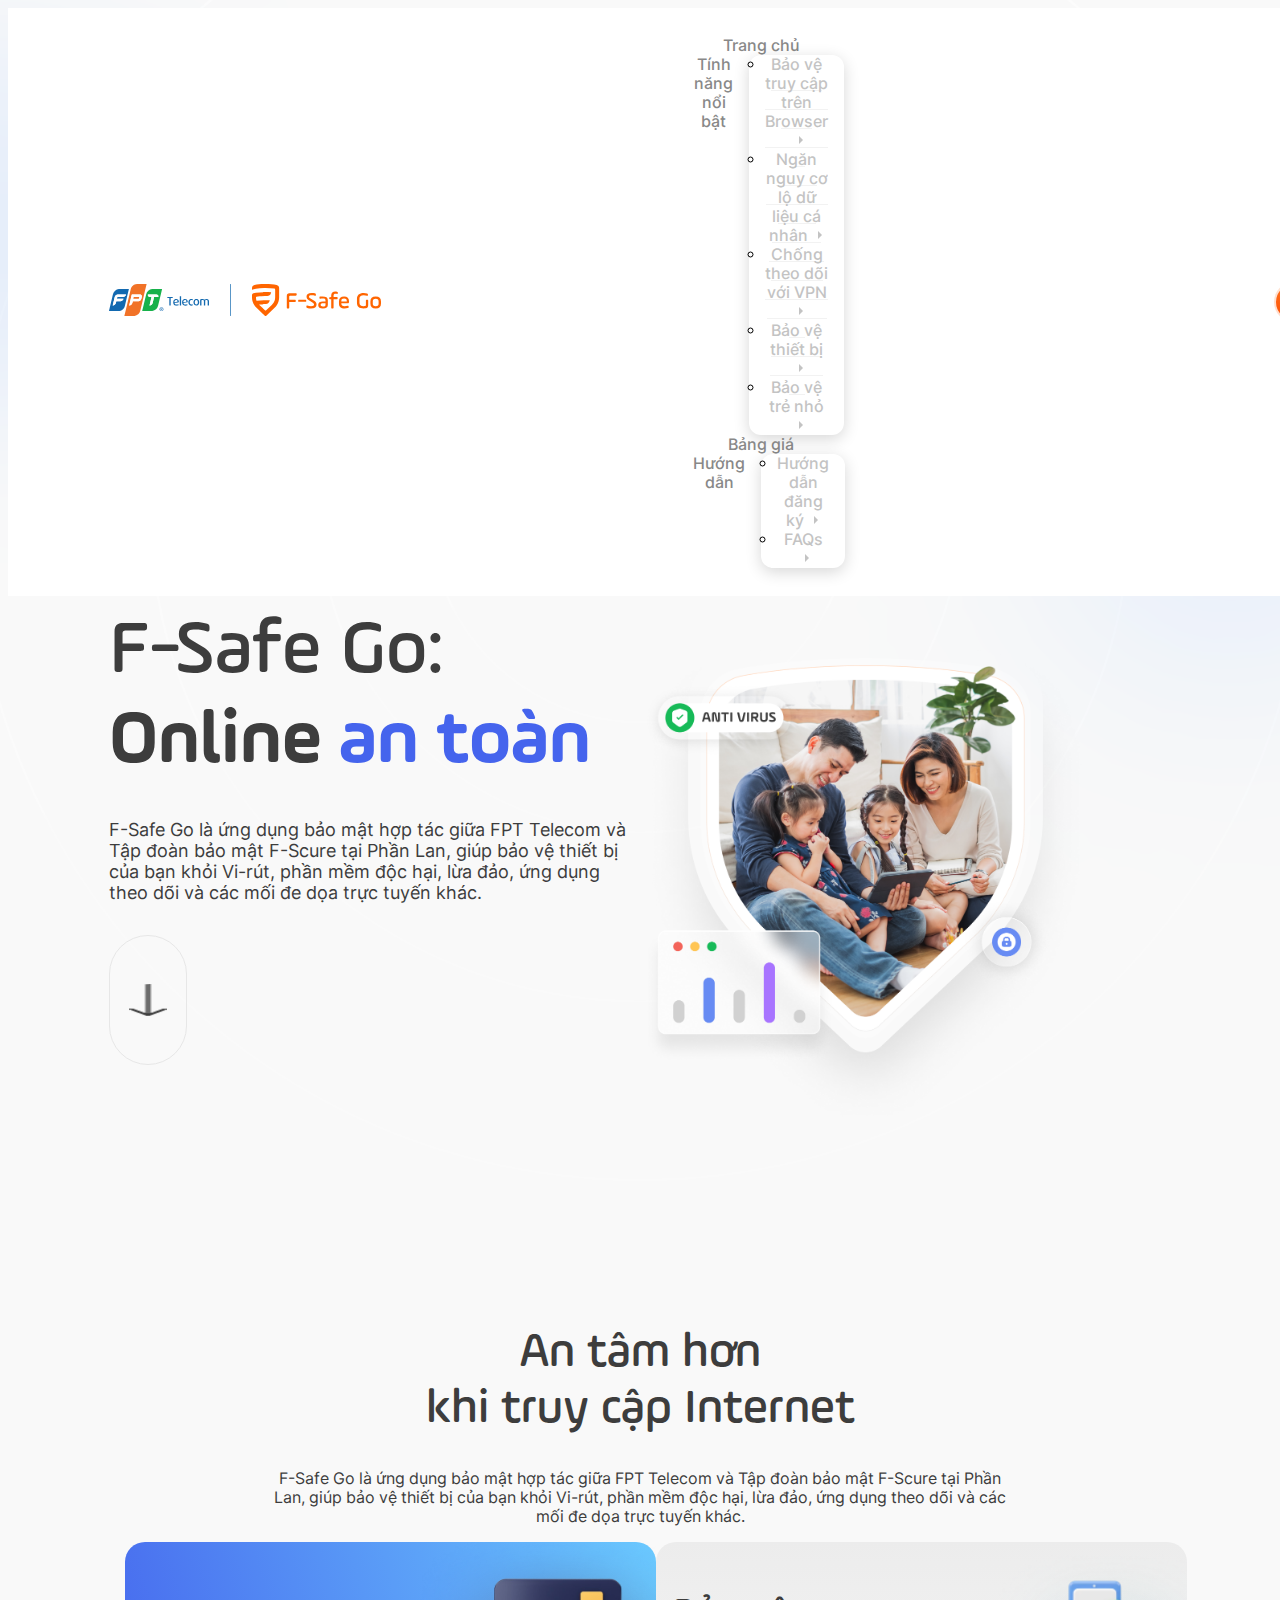
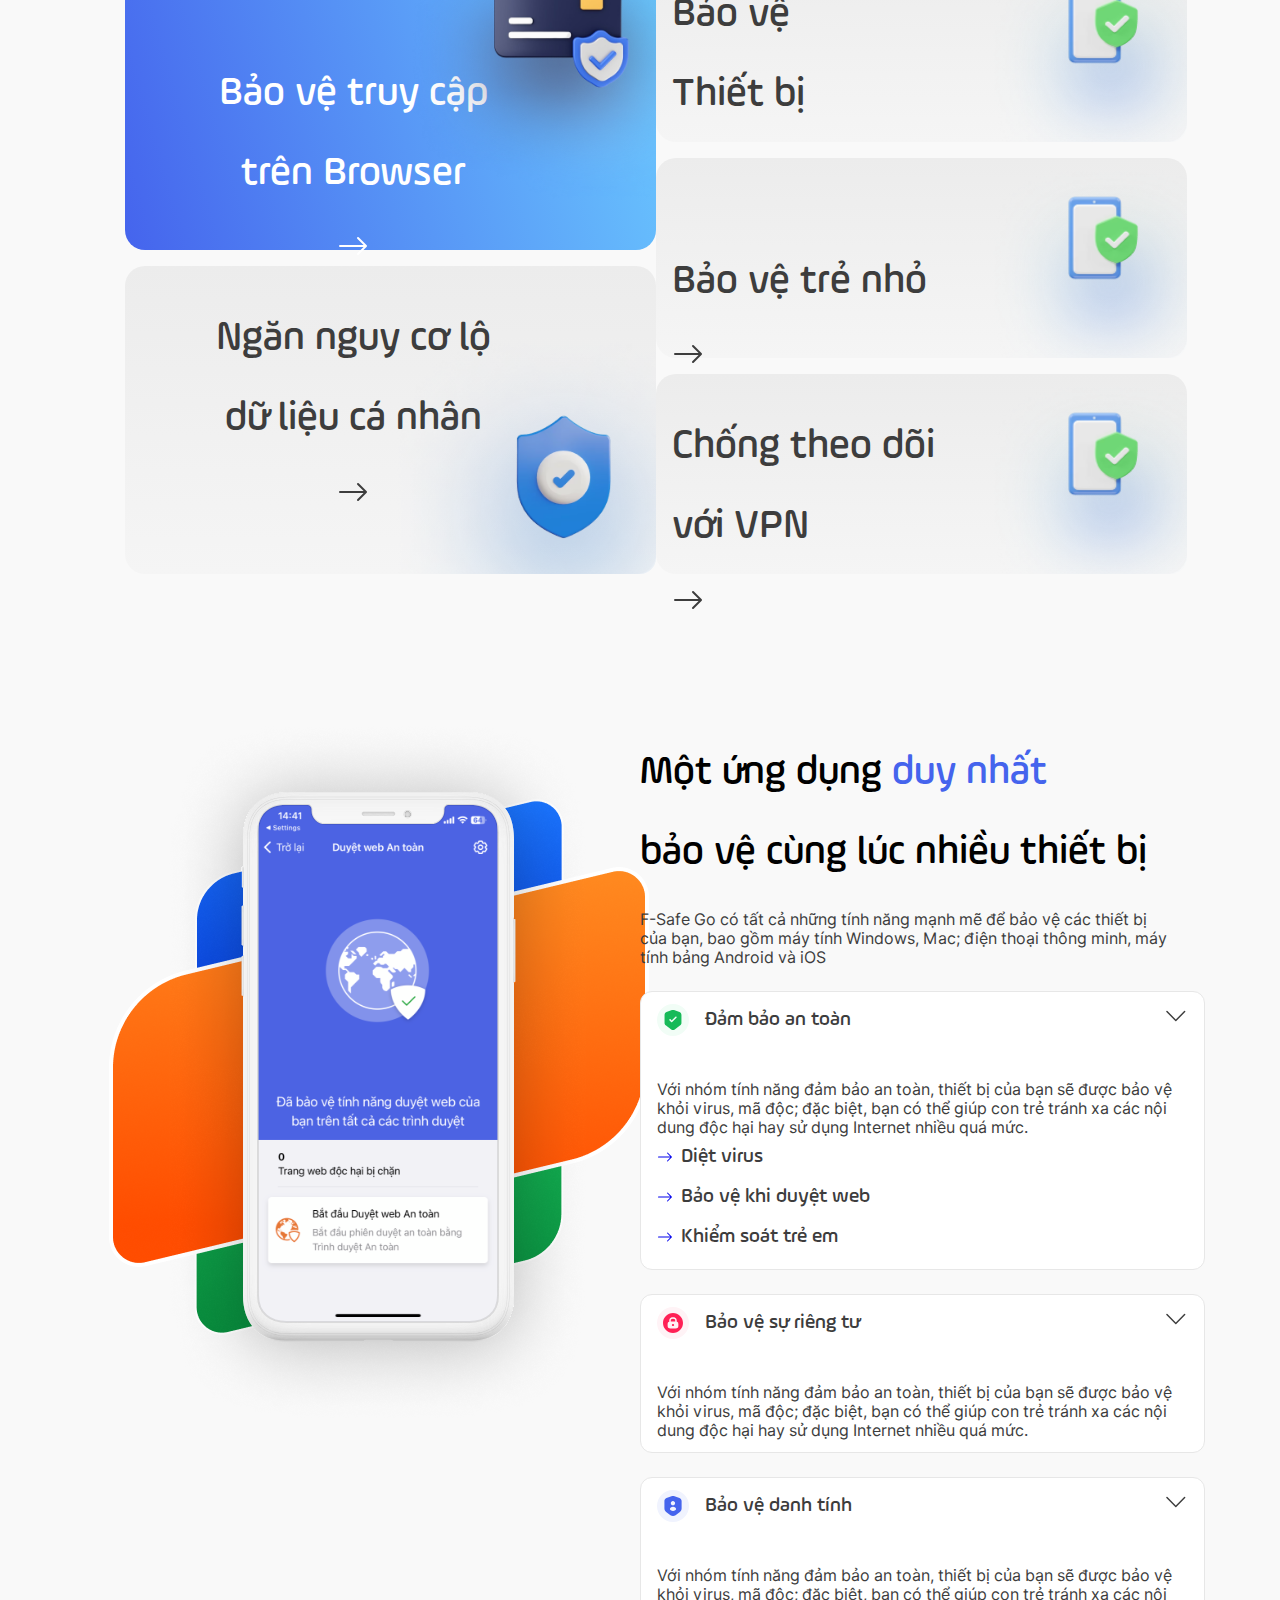
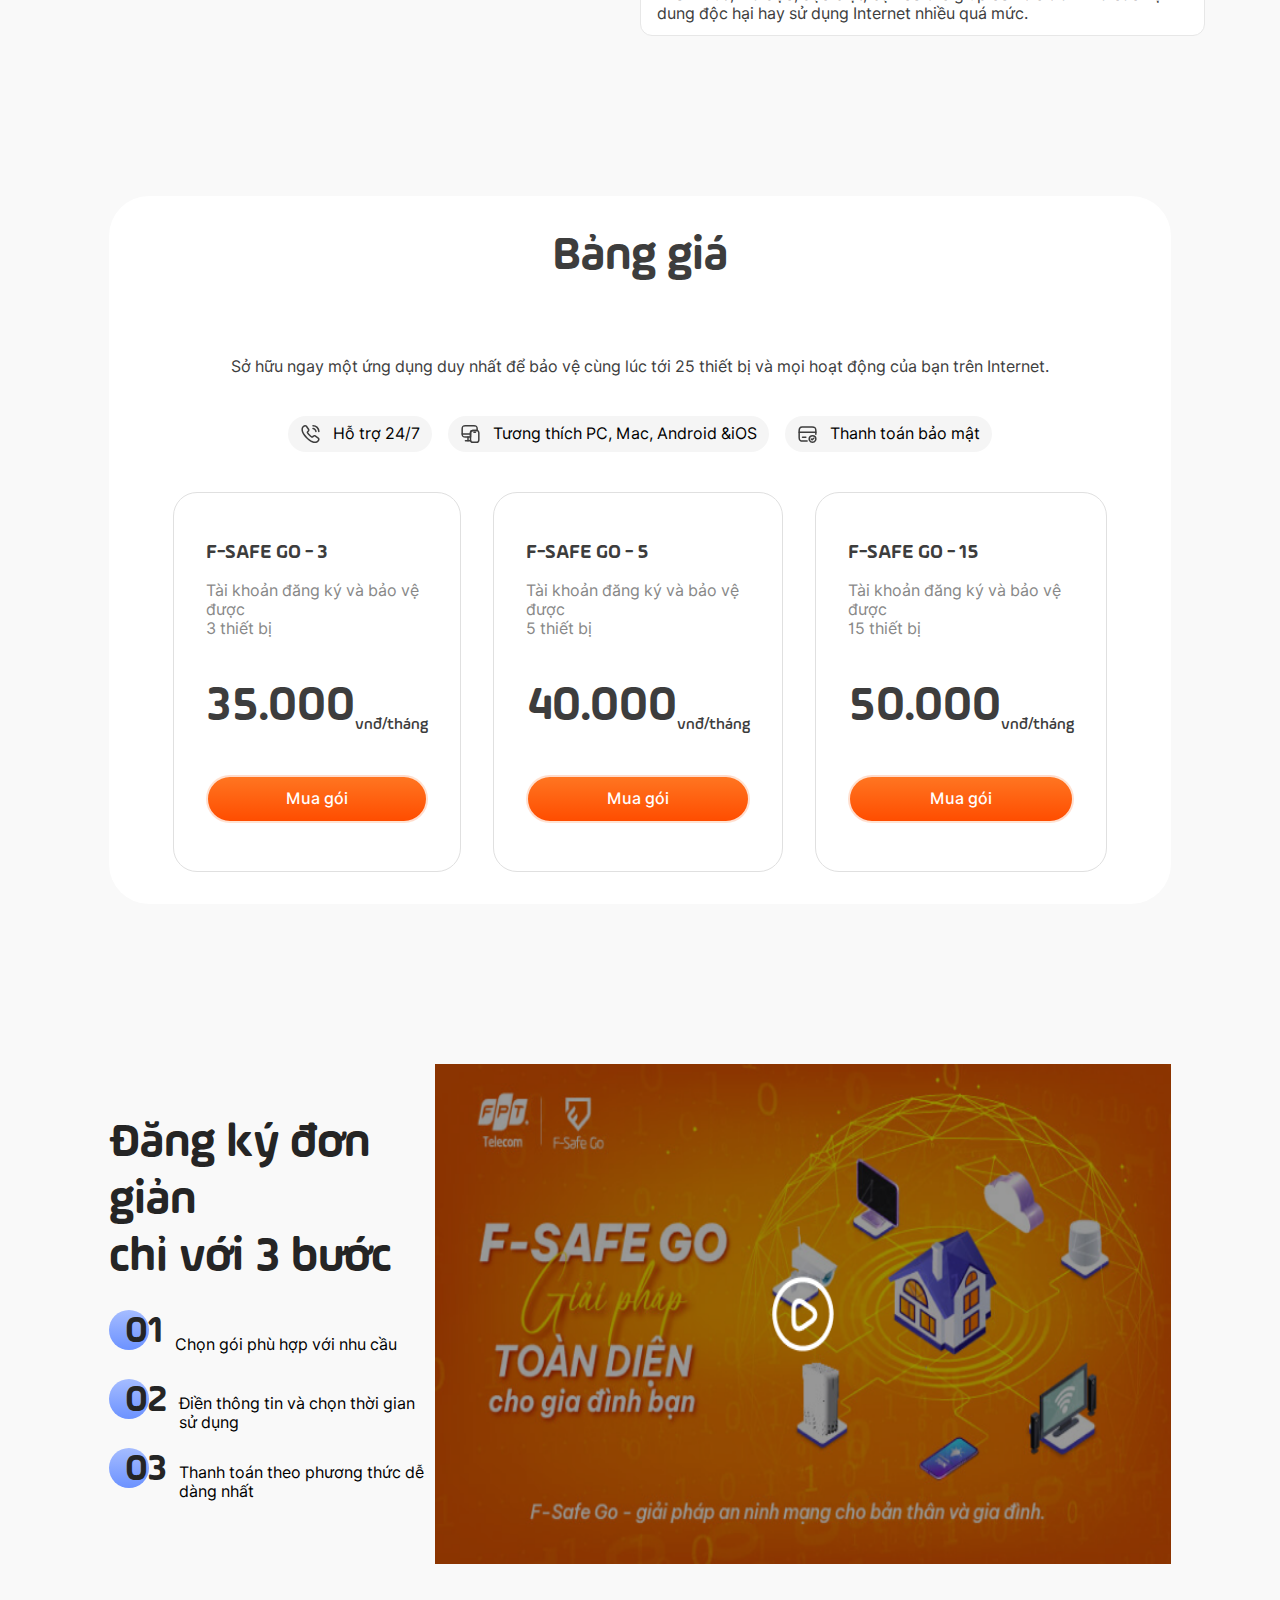
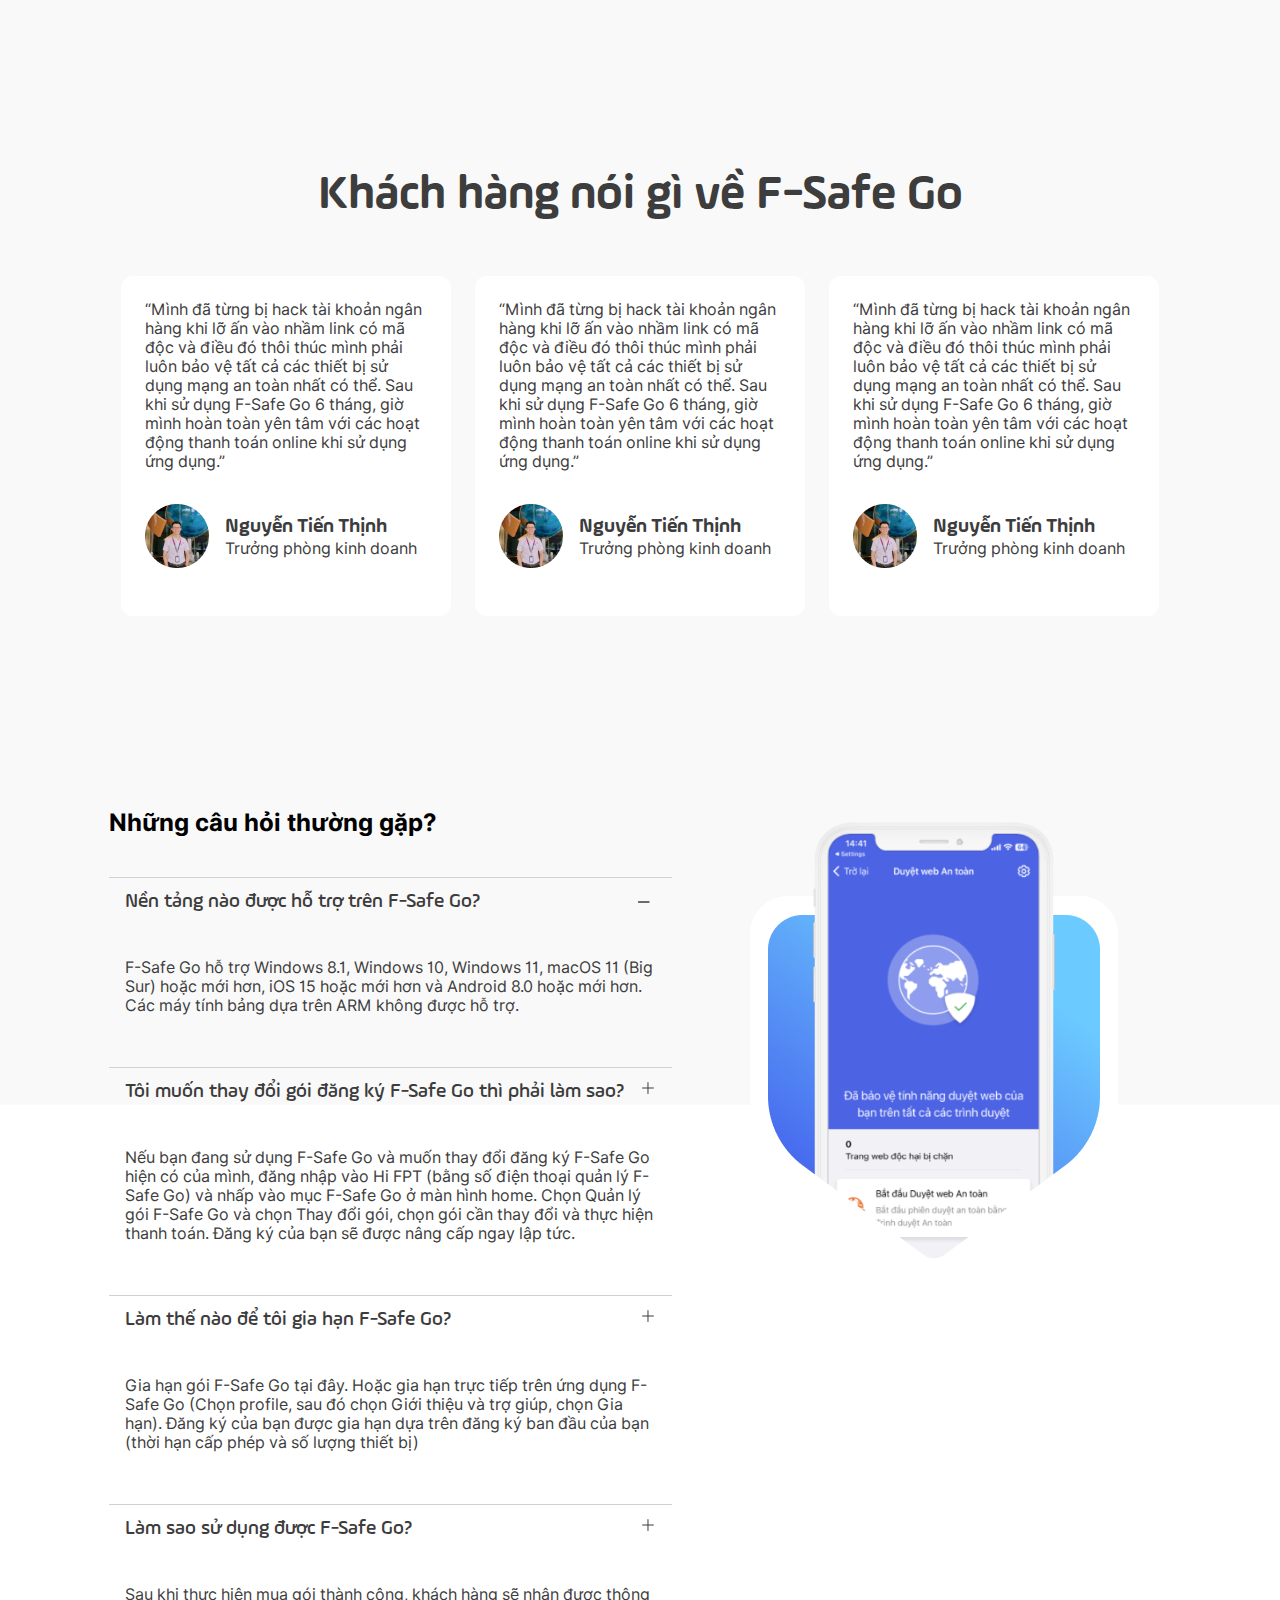
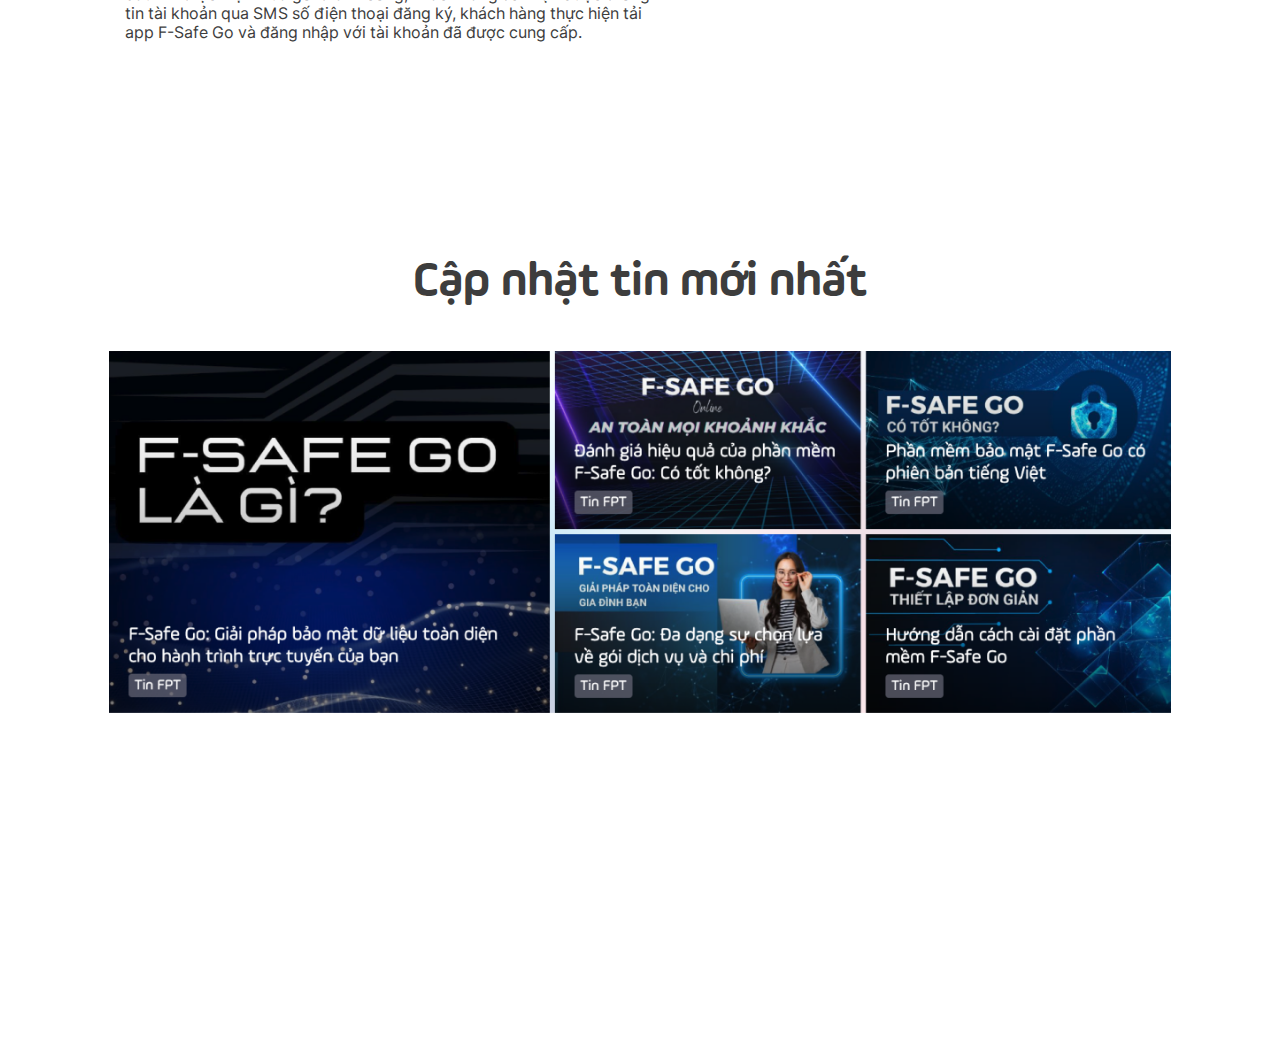
==== commit 94cd4dea: "first commit" ====
--- a/index.html
+++ b/index.html
@@ -434,17 +434,162 @@
         </div>
         <div class="item-content item-content-6">
             <h2>Khách hàng nói gì về F-Safe Go</h2>
-            <div>
-                <h5>“Mình đã từng bị hack tài khoản ngân hàng khi lỡ ấn vào nhầm link có mã độc và điều đó thôi thúc
-                    mình phải luôn bảo vệ tất cả các thiết bị sử dụng mạng an toàn nhất có thể. Sau khi sử dụng F-Safe
-                    Go 6 tháng, giờ mình hoàn toàn yên tâm với các hoạt động thanh toán online khi sử dụng ứng dụng.”
-                </h5>
-                <div class="i6-cus">
-                    <img src="" alt="">
-                    <div class=""></div>
-                </div>
-            </div>
-        </div>
+            <div style="display: flex; width: 100%;justify-content: center;">
+                <div class="i6-cus-said">
+                    <h5>“Mình đã từng bị hack tài khoản ngân hàng khi lỡ ấn vào nhầm link có mã độc và điều đó thôi thúc
+                        mình phải luôn bảo vệ tất cả các thiết bị sử dụng mạng an toàn nhất có thể. Sau khi sử dụng
+                        F-Safe
+                        Go 6 tháng, giờ mình hoàn toàn yên tâm với các hoạt động thanh toán online khi sử dụng ứng
+                        dụng.”
+                    </h5>
+                    <div class="i6-cus">
+                        <img src="./assets/image/content/image-l6-1.png" alt="" width="auto" height="auto">
+                        <div class="">
+                            <h3>Nguyễn Tiến Thịnh</h3>
+                            <h6>Trưởng phòng kinh doanh</h6>
+                        </div>
+                    </div>
+                </div>
+                <div class="i6-cus-said">
+                    <h5>“Mình đã từng bị hack tài khoản ngân hàng khi lỡ ấn vào nhầm link có mã độc và điều đó thôi thúc
+                        mình phải luôn bảo vệ tất cả các thiết bị sử dụng mạng an toàn nhất có thể. Sau khi sử dụng
+                        F-Safe
+                        Go 6 tháng, giờ mình hoàn toàn yên tâm với các hoạt động thanh toán online khi sử dụng ứng
+                        dụng.”
+                    </h5>
+                    <div class="i6-cus">
+                        <img src="./assets/image/content/image-l6-1.png" alt="" width="auto" height="auto">
+                        <div class="">
+                            <h3>Nguyễn Tiến Thịnh</h3>
+                            <h6>Trưởng phòng kinh doanh</h6>
+                        </div>
+                    </div>
+                </div>
+                <div class="i6-cus-said">
+                    <h5>“Mình đã từng bị hack tài khoản ngân hàng khi lỡ ấn vào nhầm link có mã độc và điều đó thôi thúc
+                        mình phải luôn bảo vệ tất cả các thiết bị sử dụng mạng an toàn nhất có thể. Sau khi sử dụng
+                        F-Safe
+                        Go 6 tháng, giờ mình hoàn toàn yên tâm với các hoạt động thanh toán online khi sử dụng ứng
+                        dụng.”
+                    </h5>
+                    <div class="i6-cus">
+                        <img src="./assets/image/content/image-l6-1.png" alt="" width="auto" height="auto">
+                        <div class="">
+                            <h3>Nguyễn Tiến Thịnh</h3>
+                            <h6>Trưởng phòng kinh doanh</h6>
+                        </div>
+                    </div>
+                </div>
+
+            </div>
+        </div>
+        <div class="item-content item-content-7">
+            <div class="row" style="align-items: start;">
+                <div class="col-6 text-start">
+                    <h2>Những câu hỏi thường gặp?</h2>
+                    <div class="item-content-7-collapse">
+                        <a class="i7-collapse" type="button" data-bs-toggle="collapse"
+                            data-bs-target="#collapseExample7-1" aria-expanded="false"
+                            aria-controls="collapseExample7-1" onclick="toggleCollapse2('collapseExample7-1')">
+                            <div style="width: 95%;display: flex; align-items: center;">
+                                <h3>Nền tảng nào được hỗ trợ trên F-Safe Go?</h3>
+                            </div>
+                            <svg xmlns="http://www.w3.org/2000/svg" width="24" height="24" fill="currentColor"
+                                class="bi bi-dash" viewBox="0 0 16 16">
+                                <path d="M4 8a.5.5 0 0 1 .5-.5h7a.5.5 0 0 1 0 1h-7A.5.5 0 0 1 4 8" />
+                            </svg>
+                        </a>
+                        <div class="collapse show" id="collapseExample7-1">
+                            <h5>F-Safe Go hỗ trợ Windows 8.1, Windows 10, Windows 11, macOS 11 (Big Sur) hoặc mới hơn,
+                                iOS 15 hoặc mới hơn và Android 8.0 hoặc mới hơn. Các máy tính bảng dựa trên ARM không
+                                được hỗ trợ.</h5>
+                        </div>
+
+                    </div>
+                    <div class="item-content-7-collapse">
+                        <a class="i7-collapse" type="button" data-bs-toggle="collapse"
+                            data-bs-target="#collapseExample7-2" aria-expanded="false"
+                            aria-controls="collapseExample7-2" onclick="toggleCollapse2('collapseExample7-2')">
+                            <div style="width: 95%;display: flex; align-items: center;">
+                                <h3>Tôi muốn thay đổi gói đăng ký F-Safe Go thì phải làm sao?
+                                </h3>
+                            </div>
+                            <svg xmlns="http://www.w3.org/2000/svg" width="16" height="16" fill="currentColor"
+                                class="bi bi-plus-lg" viewBox="0 0 16 16">
+                                <path fill-rule="evenodd"
+                                    d="M8 2a.5.5 0 0 1 .5.5v5h5a.5.5 0 0 1 0 1h-5v5a.5.5 0 0 1-1 0v-5h-5a.5.5 0 0 1 0-1h5v-5A.5.5 0 0 1 8 2" />
+                            </svg>
+                        </a>
+                        <div class="collapse" id="collapseExample7-2">
+                            <h5>Nếu bạn đang sử dụng F-Safe Go và muốn thay đổi đăng ký F-Safe Go hiện có của mình, đăng
+                                nhập vào Hi FPT (bằng số điện thoại quản lý F-Safe Go) và nhấp vào mục F-Safe Go ở màn
+                                hình home. Chọn Quản lý gói F-Safe Go và chọn Thay đổi gói, chọn gói cần thay đổi và
+                                thực hiện thanh toán. Đăng ký của bạn sẽ được nâng cấp ngay lập tức.</h5>
+                        </div>
+
+                    </div>
+                    <div class="item-content-7-collapse">
+                        <a class="i7-collapse" type="button" data-bs-toggle="collapse"
+                            data-bs-target="#collapseExample7-3" aria-expanded="false"
+                            aria-controls="collapseExample7-3" onclick="toggleCollapse2('collapseExample7-3')">
+                            <div style="width: 95%;display: flex; align-items: center;">
+                                <h3>Làm thế nào để tôi gia hạn F-Safe Go?</h3>
+                            </div>
+                            <svg xmlns="http://www.w3.org/2000/svg" width="16" height="16" fill="currentColor"
+                                class="bi bi-plus-lg" viewBox="0 0 16 16">
+                                <path fill-rule="evenodd"
+                                    d="M8 2a.5.5 0 0 1 .5.5v5h5a.5.5 0 0 1 0 1h-5v5a.5.5 0 0 1-1 0v-5h-5a.5.5 0 0 1 0-1h5v-5A.5.5 0 0 1 8 2" />
+                            </svg>
+                        </a>
+                        <div class="collapse" id="collapseExample7-3">
+                            <h5>Gia hạn gói F-Safe Go tại đây. Hoặc gia hạn trực tiếp trên ứng dụng F-Safe Go (Chọn
+                                profile, sau đó chọn Giới thiệu và trợ giúp, chọn Gia hạn). Đăng ký của bạn được gia hạn
+                                dựa trên đăng ký ban đầu của bạn (thời hạn cấp phép và số lượng thiết bị)</h5>
+                        </div>
+
+                    </div>
+                    <div class="item-content-7-collapse">
+                        <a class="i7-collapse" type="button" data-bs-toggle="collapse"
+                            data-bs-target="#collapseExample7-4" aria-expanded="false"
+                            aria-controls="collapseExample7-4" onclick="toggleCollapse2('collapseExample7-4')">
+                            <div style="width: 95%;display: flex; align-items: center;">
+                                <h3>Làm sao sử dụng được F-Safe Go?</h3>
+                            </div>
+                            <svg xmlns="http://www.w3.org/2000/svg" width="16" height="16" fill="currentColor"
+                                class="bi bi-plus-lg" viewBox="0 0 16 16">
+                                <path fill-rule="evenodd"
+                                    d="M8 2a.5.5 0 0 1 .5.5v5h5a.5.5 0 0 1 0 1h-5v5a.5.5 0 0 1-1 0v-5h-5a.5.5 0 0 1 0-1h5v-5A.5.5 0 0 1 8 2" />
+                            </svg>
+                        </a>
+                        <div class="collapse" id="collapseExample7-4">
+                            <h5>Sau khi thực hiện mua gói thành công, khách hàng sẽ nhận được thông tin tài khoản qua
+                                SMS số điện thoại đăng ký, khách hàng thực hiện tải app F-Safe Go và đăng nhập với tài
+                                khoản đã được cung cấp.</h5>
+                        </div>
+
+                    </div>
+                </div>
+                <div class="col-6 text-center">
+                    <a>
+                        <img id="i7" src="./assets/image/content/i7.png" alt="i7" width="auto" height="auto">
+
+                    </a>
+                </div>
+            </div>
+
+        </div>
+        <div class="item-content item-content-8">
+            <h2>Cập nhật tin mới nhất</h2>
+            <a style="display: flex; width: 100%;justify-content: center;">
+                <img id="i8" src="./assets/image/content/i8.png" alt="i8" width="auto" height="auto">
+            </a>
+        </div>
+        <!-- <div class="item-content item-content-9">
+            <h2>Cập nhật tin mới nhất</h2>
+            <div class="row">
+
+            </div>
+        </div> -->
     </div>
     <div style="height: 160px;"></div>
 
@@ -456,6 +601,7 @@
     <script src="https://cdn.jsdelivr.net/npm/bootstrap@5.3.0-alpha1/dist/js/bootstrap.min.js" integrity="sha384-123"
         crossorigin="anonymous"></script>
     <script>
+
         function toggleCollapse(targetId) {
             // Get all collapse elements
             var collapseList = document.querySelectorAll('.item-content-3-collapse .collapse');
@@ -476,6 +622,58 @@
             var targetCollapse = document.getElementById(targetId);
             // targetCollapse.classList.add('show');
         }
+        function toggleCollapse2(targetId) {
+            // Get all collapse elements
+            var collapseList = document.querySelectorAll('.item-content-7-collapse .collapse');
+
+            // Loop through each collapse element
+            collapseList.forEach(function (collapse) {
+                // Check if the current collapse element is not the target collapse
+                if (collapse.id !== targetId) {
+                    // Check if the current collapse element is open
+                    if (collapse.classList.contains('show')) {
+                        // Do nothing if the collapse is already open
+                        return;
+                    }
+                }
+            });
+            console.log(collapseList);
+
+            // Show or hide the target collapse element
+            var targetCollapse = document.getElementById(targetId);
+            console.log(targetCollapse.classList);
+            if (targetCollapse.classList.contains('show')) {
+                console.log(12345)
+                targetCollapse.classList.remove('show');
+                var targetButton = document.querySelector('[data-bs-target="#' + targetId + '"]');
+                if (targetButton) {
+                    targetButton.setAttribute('disabled', 'true');
+                }
+            } else {
+
+                console.log(12346)
+                let temp = [];
+                // Đóng tất cả các collapse khác trước khi mở collapse mới
+                collapseList.forEach(function (collapse) {
+                    if (collapse.id !== targetId && collapse.classList.contains('show')) {
+                        console.log(1);
+                        temp.push(1);
+
+                        collapse.classList.remove('show');
+                    } else {
+                        temp.push(2);
+                        console.log(2);
+                    }
+                });
+
+                // Mở collapse mới
+                // if (temp.includes(1)) {
+                console.log(111, temp);
+                targetCollapse.classList.add('show');
+                // }
+
+            }
+        }
         function toggleVideo() {
             console.log(111);
             var thumbnail = document.getElementById("videoThumbnail");
--- a/assets/css/style.css
+++ b/assets/css/style.css
@@ -508,6 +508,7 @@
   font-weight: 500;
   font-family: "VL-AmpleSoft", sans-serif !important;
 }
+
 .item-content-3-collapse {
   align-items: center;
   margin-top: 24px;
@@ -642,7 +643,7 @@
 .item-content-5 h2 {
   font-size: 48px;
   color: var(--Icon-Text-Dark, #252525);
-  font-family: "VL-AmpleSoft";
+  font-family: "VL-AmpleSoft", sans-serif !important;
   font-style: normal;
   font-weight: 400;
   line-height: normal;
@@ -652,7 +653,7 @@
 .i5-circle h2 {
   font-size: 38px;
   color: var(--Icon-Text-Dark, #252525);
-  font-family: "VL-AmpleSoft";
+  font-family: "VL-AmpleSoft", sans-serif !important;
   font-style: normal;
   font-weight: 400;
   line-height: normal;
@@ -666,6 +667,102 @@
   height: 500px;
   width: 100%;
 }
+
+.item-content-6 {
+  display: grid;
+  justify-content: center;
+}
+.item-content-6 h2 {
+  margin-bottom: 40px;
+  color: var(--Icon-Text-Primary);
+  text-align: center;
+  font-family: "VL-AmpleSoft", sans-serif !important;
+  font-size: 48px;
+  font-style: normal;
+  font-weight: 400;
+  line-height: normal;
+}
+
+.i6-cus-said {
+  width: 30%;
+  margin: 12px;
+  padding: 24px;
+  background: #fff;
+  border-radius: 12px;
+  flex-direction: column;
+  justify-content: space-between;
+  align-items: center;
+}
+.i6-cus {
+  display: flex;
+  width: 100%;
+  align-items: center;
+  justify-content: flex-start;
+  max-height: 300px;
+  margin: 24px 0;
+}
+.i6-cus img {
+  border-radius: 25%;
+  margin-right: 16px;
+}
+.item-content-6 h5 {
+  margin: 0;
+  padding: 0;
+  height: 180px;
+}
+
+.i6-cus h6 {
+  margin: 0;
+  padding: 0;
+}
+.i6-cus h3 {
+  margin: 0;
+  padding: 0;
+  color: var(--Icon-Text-Primary);
+  font-family: "VL-AmpleSoft", sans-serif !important;
+  font-size: 20px;
+  font-style: normal;
+  font-weight: 400;
+  line-height: normal;
+}
+
+.item-content-7-collapse {
+  margin-top: 40px;
+  display: grid;
+  width: 100%;
+  border-top: 1px solid #d1d1d1;
+  padding: 12px 16px;
+  gap: 12px;
+  align-self: stretch;
+}
+.item-content-7-collapse .i7-collapse {
+  display: flex;
+  width: 100%;
+  gap: 12px;
+  align-self: stretch;
+  color: var(--Icon-Text-Primary);
+}
+
+.item-content-8 {
+  display: grid;
+  justify-content: center;
+}
+.item-content-8 h2 {
+  margin-bottom: 40px;
+  color: var(--Icon-Text-Primary);
+  text-align: center;
+  font-family: "VL-AmpleSoft", sans-serif !important;
+  font-size: 48px;
+  font-style: normal;
+  font-weight: 400;
+  line-height: normal;
+}
+
+.item-content-8 img {
+  width: 100%;
+}
+
+
 .play-image-video {
 }
 /* Define the animation */
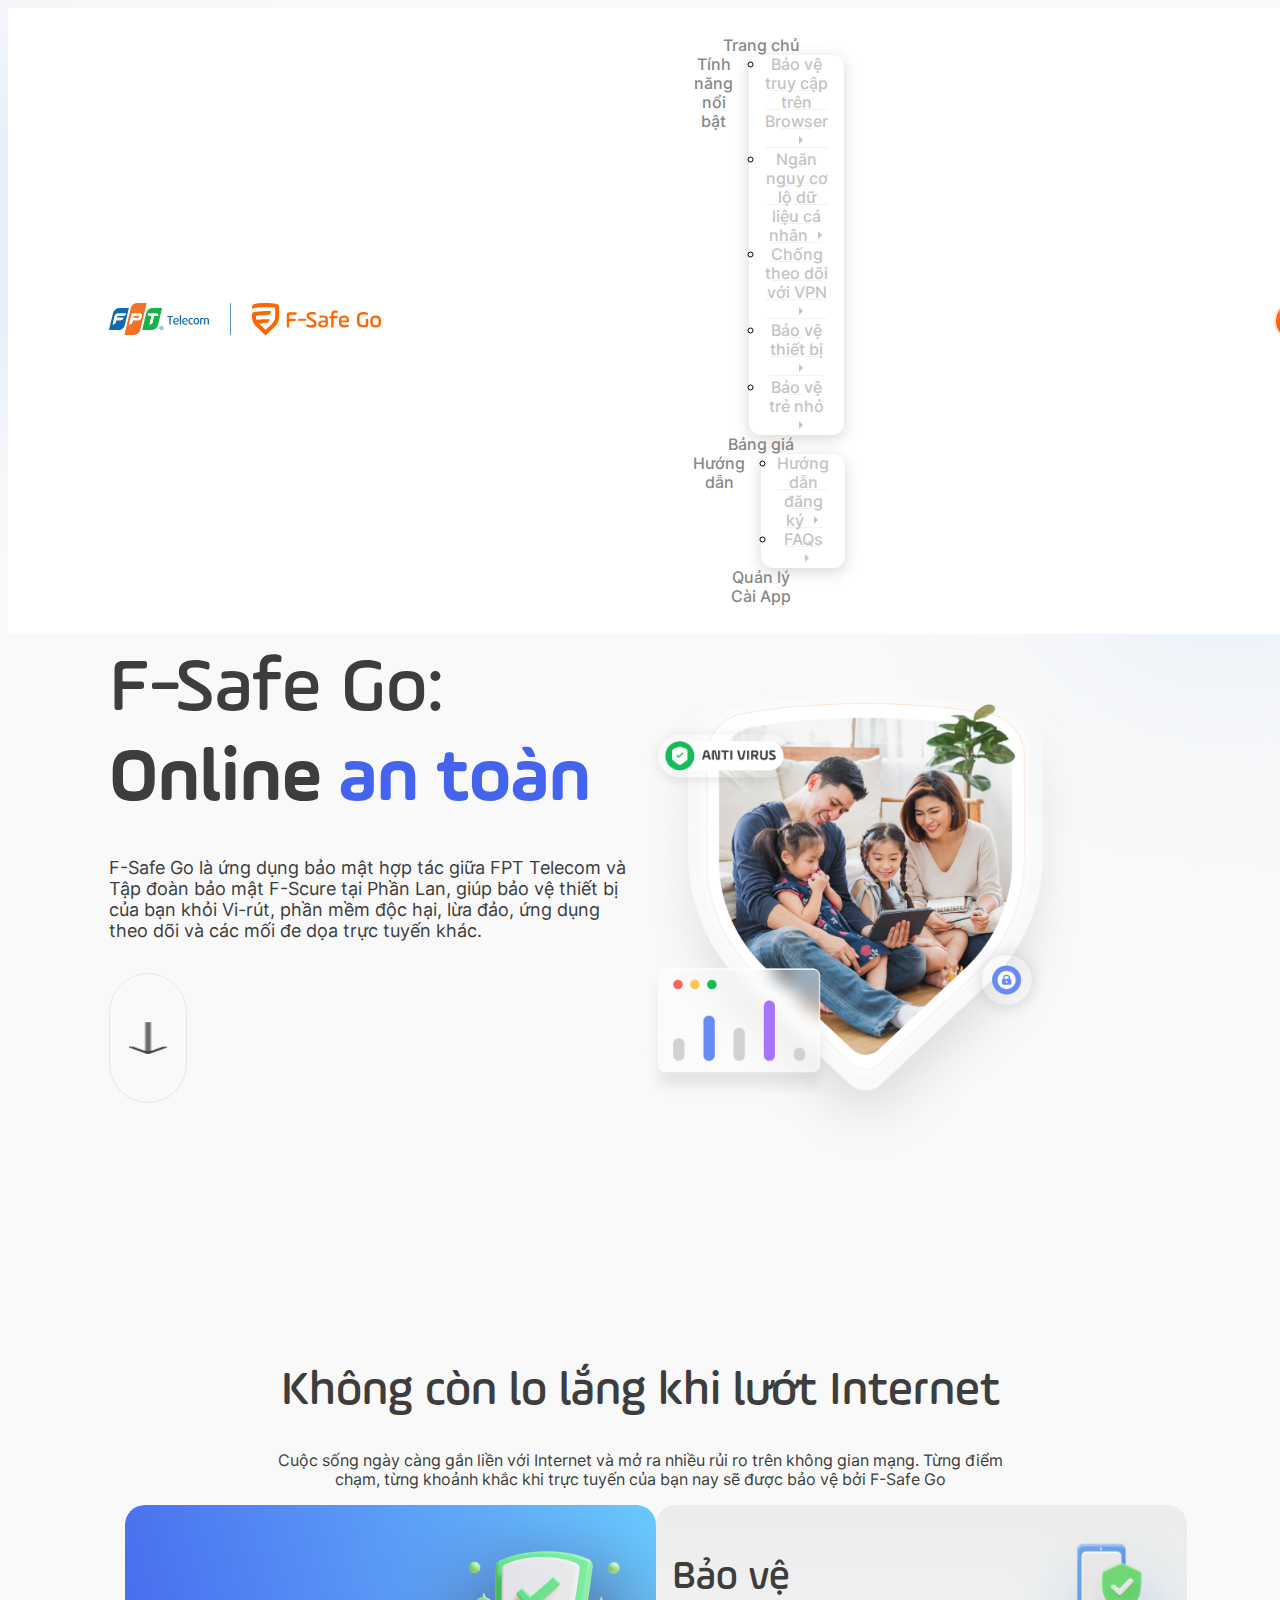
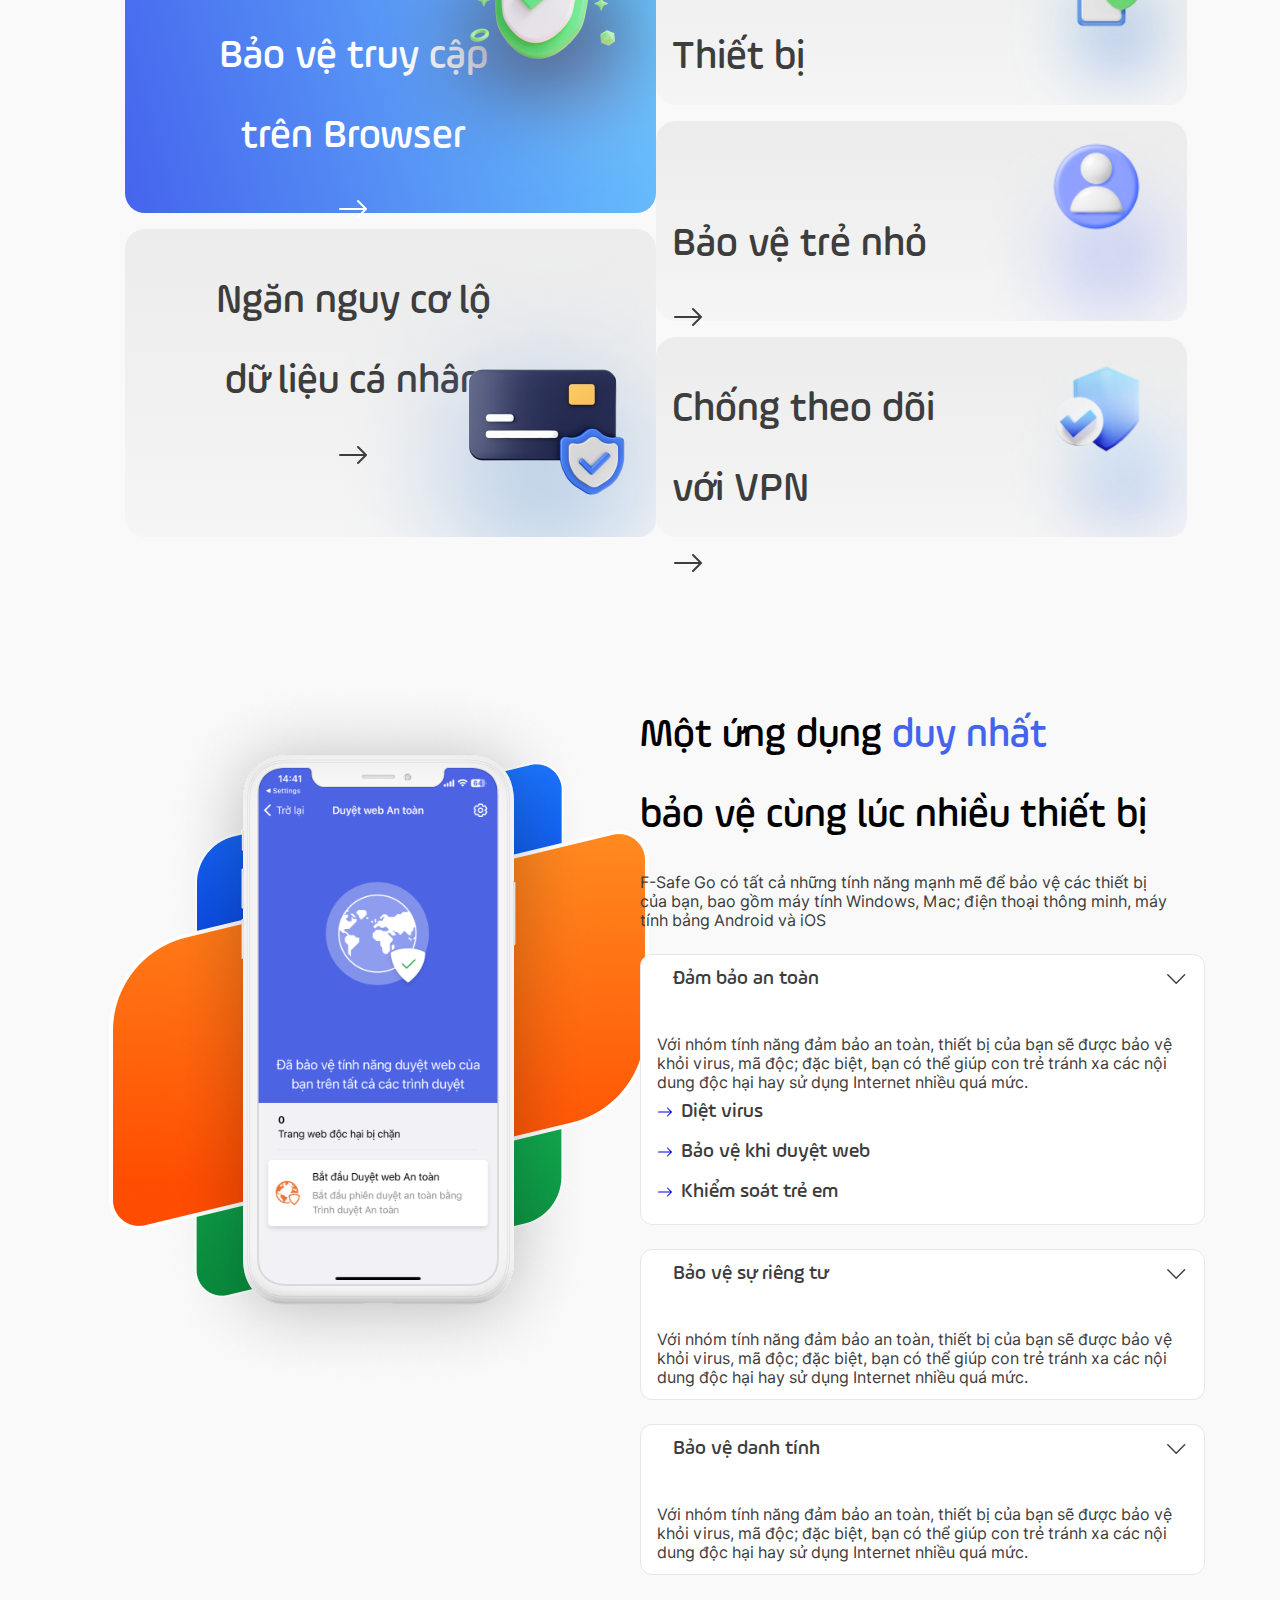
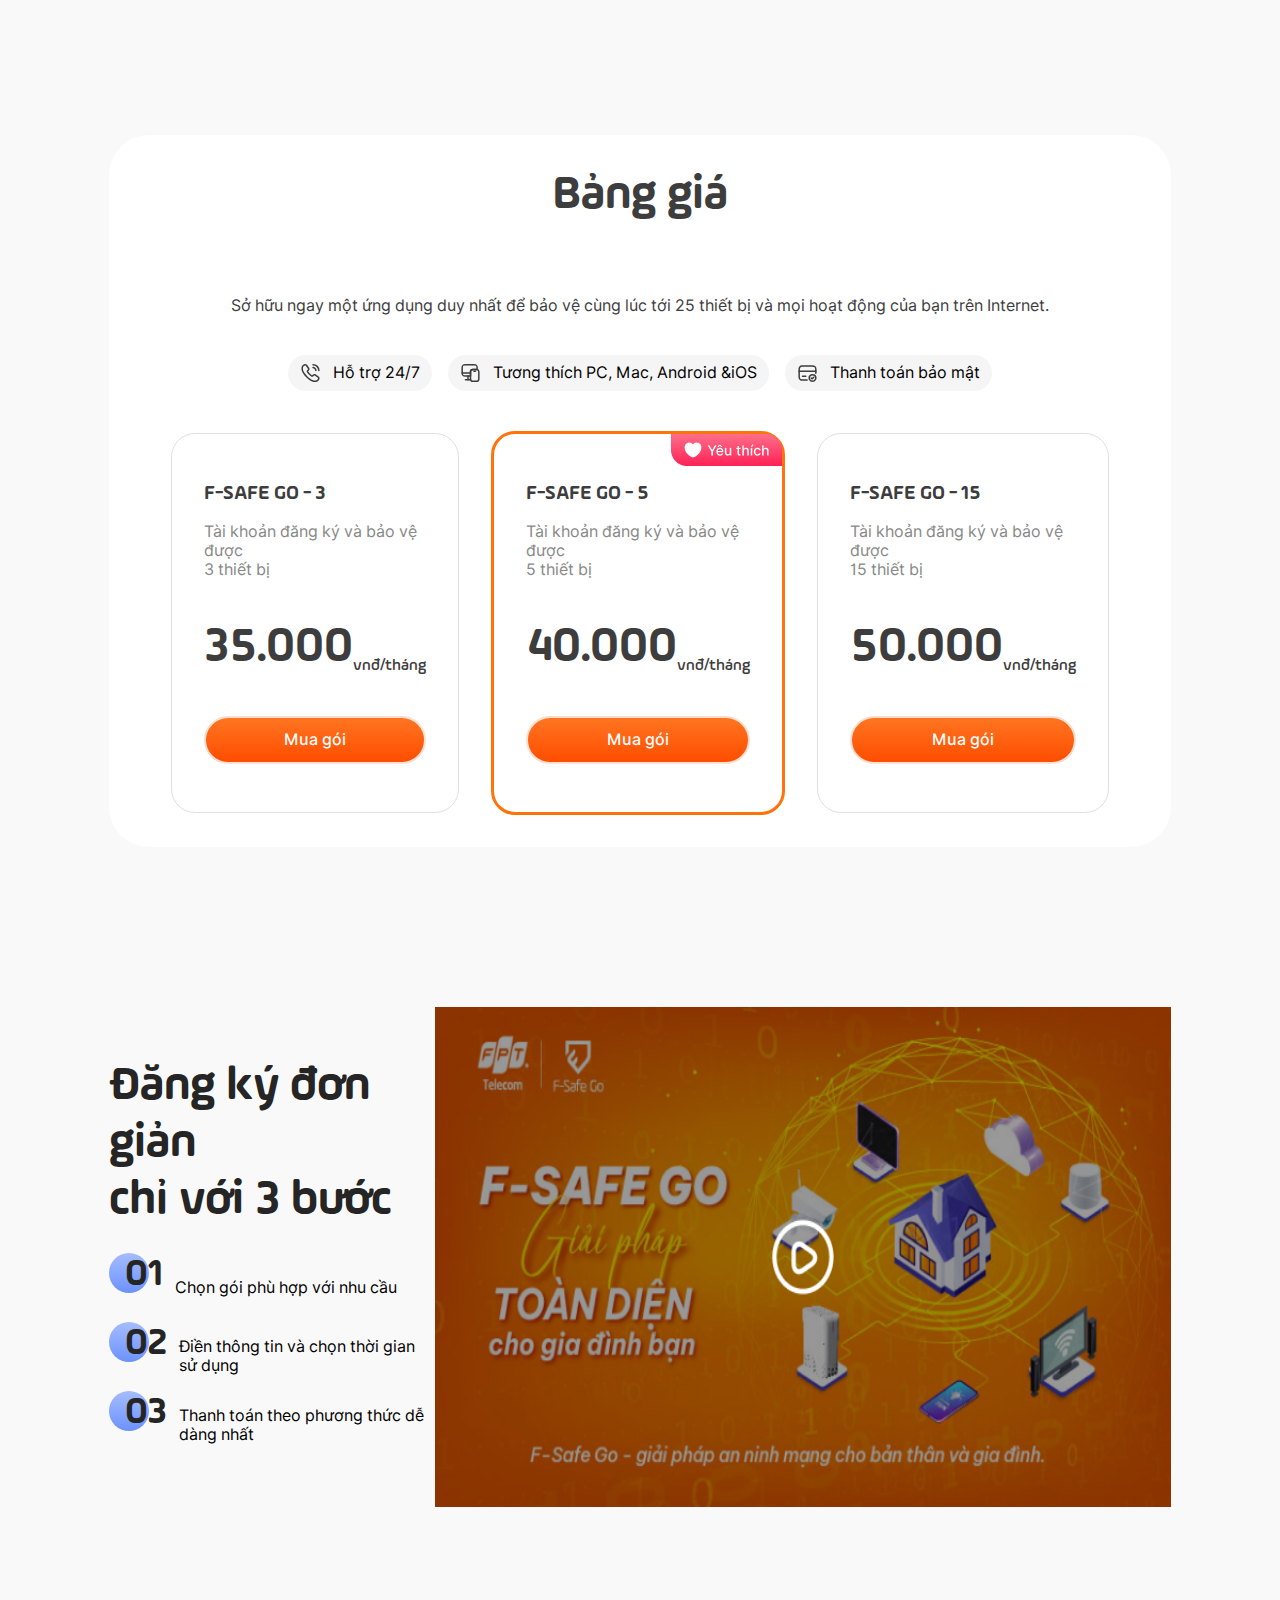
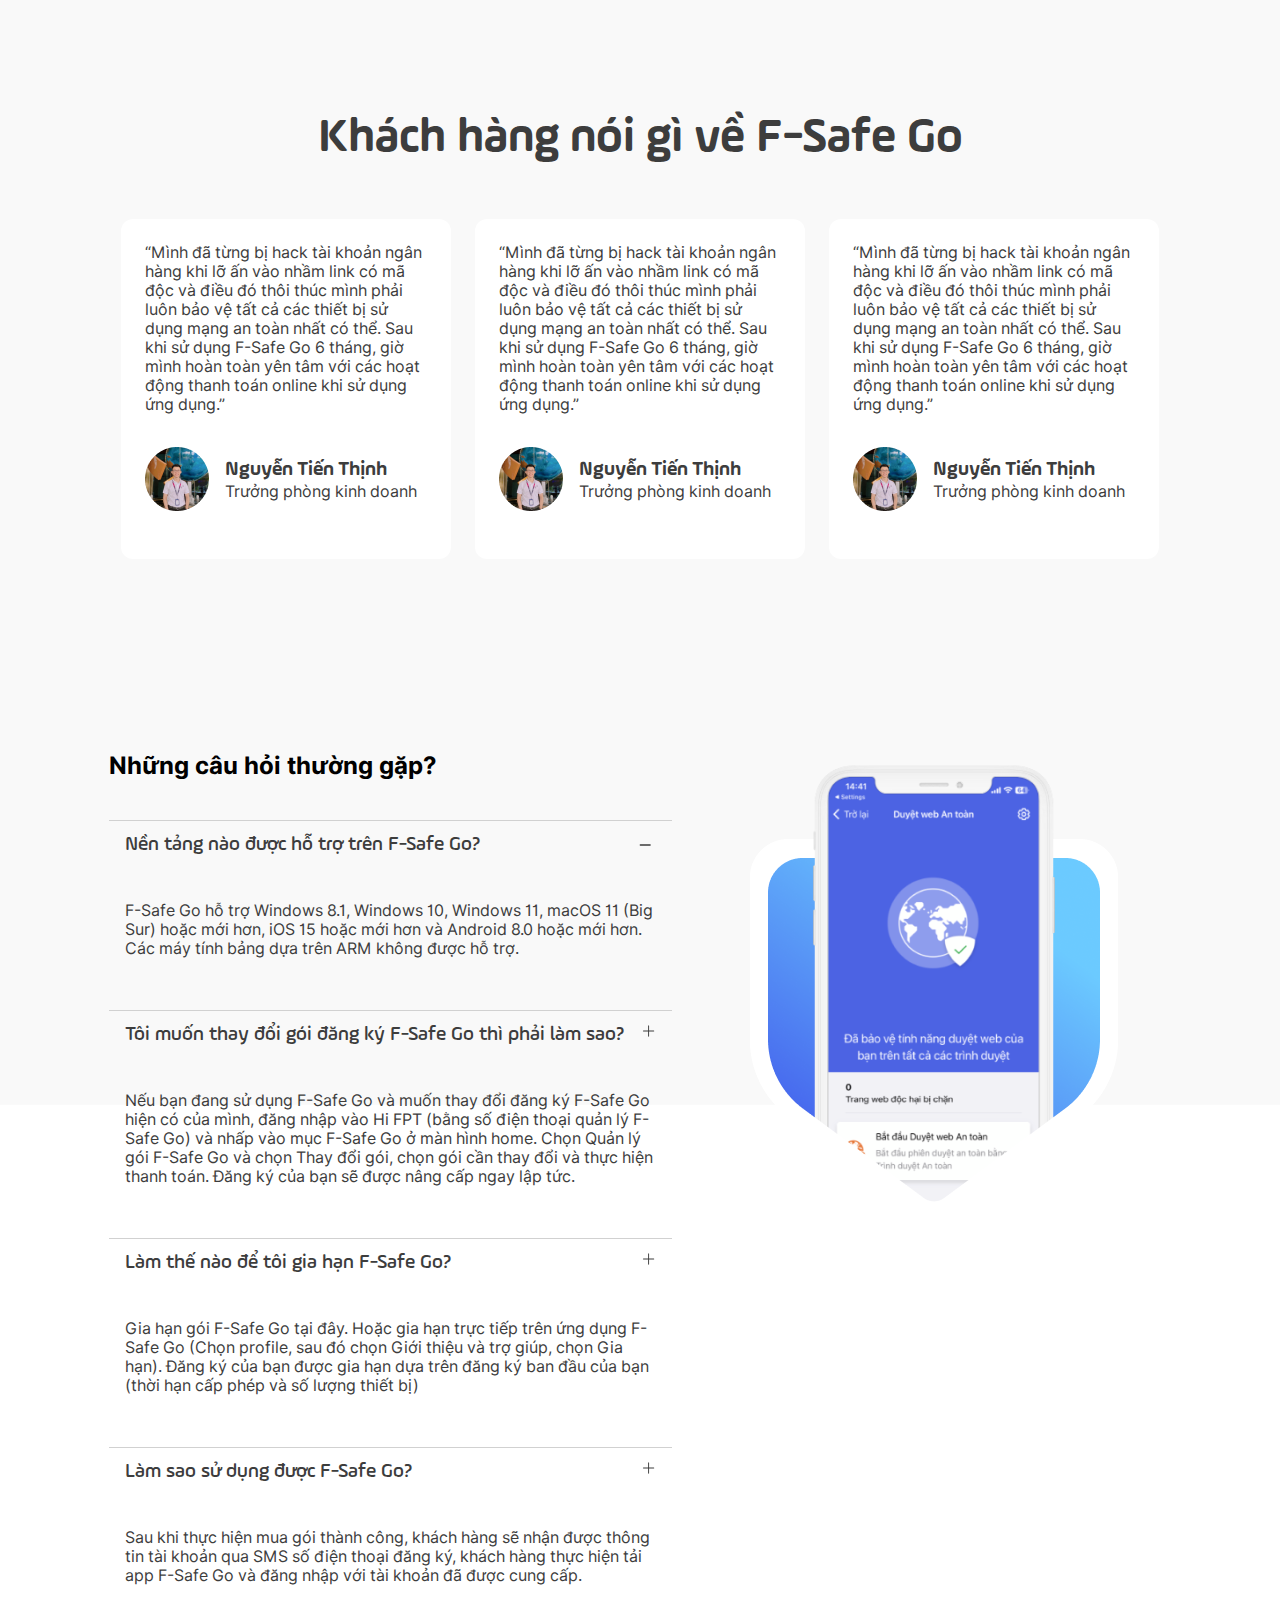
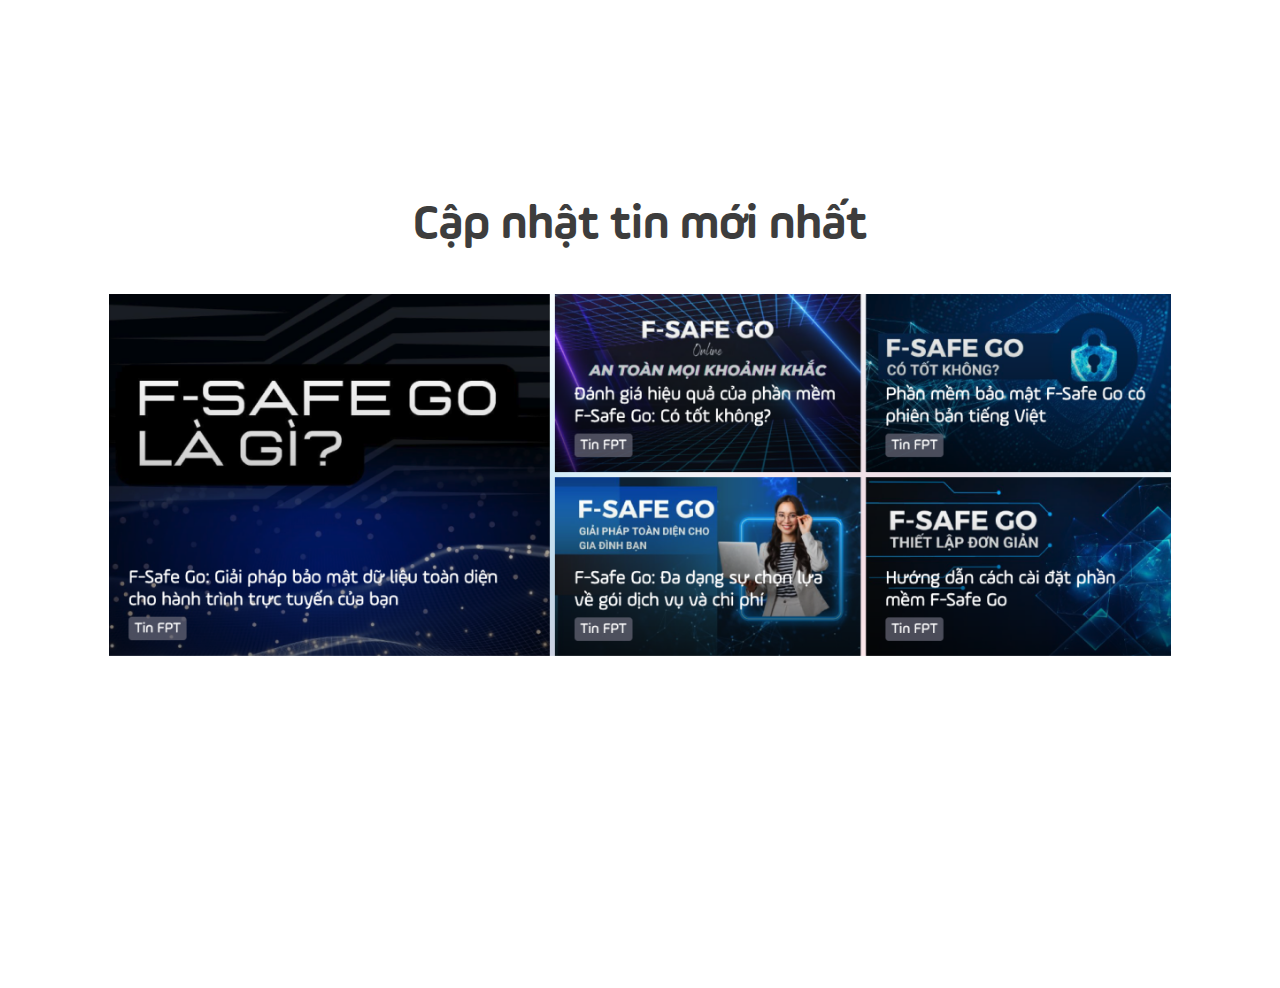
==== commit 110fc643: "first commit" ====
--- a/index.html
+++ b/index.html
@@ -5,7 +5,7 @@
     <meta charset="UTF-8">
     <title>F-Safe Go, Online an toàn mọi khoảnh khắc</title>
     <meta name="description"
-        content="F-Safe Go: bảo mật và bảo vệ quyền riêng tư và thông tin cá nhân của Người Dùng toàn diện, thông minh trong một ứng dụng duy nhất." />
+        content="F-Safe go: Giải pháp bảo mật toàn diện cho cả gia đình – hợp tác giữa FPT Telecom và Tập đoàn bảo mật F-Secure số 1 tại Phần Lan, đã đạt giải Bảo mật tốt nhất từ AV-Test - giúp bảo vệ các thiết bị Máy tính và Điện thoại khỏi các cuộc tấn công mạng và bảo vệ quyền riêng tư, cũng như dữ liệu cá nhân của người dùng trước các hiểm họa mất an toàn từ Internet." />
     <meta name="keywords" content="Fsafe go, phần mềm diệt virus, phần mềm quét virus" />
     <meta name="author" content="FPT Telecom" />
     <!-- Mobile Specific Meta -->
@@ -19,7 +19,7 @@
     <meta property="og:type" content="article">
     <meta property="og:title" content="Đăng ký online F-Safe Go dễ dàng, bảo đảm online an toàn">
     <meta property="og:description"
-        content="F-Safe Go: bảo mật và bảo vệ quyền riêng tư và thông tin cá nhân của Người Dùng toàn diện, thông minh trong một ứng dụng duy nhất.">
+        content="F-Safe go: Giải pháp bảo mật toàn diện cho cả gia đình – hợp tác giữa FPT Telecom và Tập đoàn bảo mật F-Secure số 1 tại Phần Lan, đã đạt giải Bảo mật tốt nhất từ AV-Test - giúp bảo vệ các thiết bị Máy tính và Điện thoại khỏi các cuộc tấn công mạng và bảo vệ quyền riêng tư, cũng như dữ liệu cá nhân của người dùng trước các hiểm họa mất an toàn từ Internet.">
     <meta property="og:image" content="./favicons/thumb-web.png">
     <link href="https://cdn.jsdelivr.net/npm/bootstrap@5.3.2/dist/css/bootstrap.min.css" rel="stylesheet"
         integrity="sha384-T3c6CoIi6uLrA9TneNEoa7RxnatzjcDSCmG1MXxSR1GAsXEV/Dwwykc2MPK8M2HN" crossorigin="anonymous" />
@@ -29,6 +29,7 @@
     <link rel="stylesheet" href="https://cdnjs.cloudflare.com/ajax/libs/animate.css/4.1.1/animate.min.css" />
     <script src="https://cdn.jsdelivr.net/npm/jquery@3.7.1/dist/jquery.slim.min.js"></script>
     <link rel="stylesheet" type="text/css" href="./assets/css/style.css" />
+
     <script src="https://code.jquery.com/jquery-3.7.1.min.js"
         integrity="sha256-/JqT3SQfawRcv/BIHPThkBvs0OEvtFFmqPF/lYI/Cxo=" crossorigin="anonymous"></script>
 
@@ -83,6 +84,12 @@
                                     <li><a class="dropdown-item" href="#">FAQs</a></li>
                                 </ul>
                             </li>
+                            <li class="nav-item">
+                                <a class="nav-link" href="#">Quản lý</a>
+                            </li>
+                            <li class="nav-item">
+                                <a class="nav-link" href="#">Cài App</a>
+                            </li>
                         </ul>
                     </div>
                 </nav>
@@ -127,12 +134,10 @@
             <div class="row">
                 <div class="col-12" style="padding: 0 15%;">
                     <div class="content-text">
-                        <h1 style="font-size: 48px;">An tâm hơn</h1>
-                        <h1 style="font-size: 48px;">khi truy cập Internet</h1>
+                        <h1 style="font-size: 48px;">Không còn lo lắng khi lướt Internet</h1>
                         <h5>
-                            F-Safe Go là ứng dụng bảo mật hợp tác giữa FPT Telecom và Tập đoàn bảo mật F-Scure tại Phần
-                            Lan, giúp bảo vệ thiết bị của bạn khỏi Vi-rút, phần mềm độc hại, lừa đảo, ứng dụng theo dõi
-                            và các mối đe dọa trực tuyến khác.
+                            Cuộc sống ngày càng gắn liền với Internet và mở ra nhiều rủi ro trên không gian mạng. Từng
+                            điểm chạm, từng khoảnh khắc khi trực tuyến của bạn nay sẽ được bảo vệ bởi F-Safe Go
                         </h5>
                     </div>
                 </div>
@@ -152,8 +157,8 @@
                                 </svg>
                             </div>
                         </div>
-                        <img src="./assets/image/content/image-l-1.png" alt="" width="auto" height="auto"
-                            style="width: 260px;  top: 0;">
+                        <img src="./assets/image/content/image-l2-1.png" alt="" width="auto" height="auto"
+                            style="top: 0;">
                     </div>
                     <div class="item-content-2-left l-2"
                         style="background: linear-gradient(0deg, #f5f5f5 0%, #ececec 100%);">
@@ -168,8 +173,8 @@
                                 </svg>
                             </div>
                         </div>
-                        <img src="./assets/image/content/image-l-2.png" alt="" width="auto" height="auto"
-                            style="width:300px;  bottom: 0;border-radius: 16px;">
+                        <img src="./assets/image/content/image-l2-2.png" alt="" width="auto" height="auto"
+                            style="bottom: 0;border-radius: 16px;">
 
                     </div>
                 </div>
@@ -186,8 +191,8 @@
                                 </svg>
                             </div>
                         </div>
-                        <img src="./assets/image/content/image-l-3.png" alt="" width="auto" height="auto"
-                            style="width:300px;  bottom: 0;border-radius: 16px;">
+                        <img src="./assets/image/content/image-l2-3.png" alt="" width="auto" height="auto"
+                            style="bottom: 0;border-radius: 16px;">
 
                     </div>
                     <div class="item-content-2-right r-1">
@@ -201,8 +206,8 @@
                                 </svg>
                             </div>
                         </div>
-                        <img src="./assets/image/content/image-l-3.png" alt="" width="auto" height="auto"
-                            style="width:300px;  bottom: 0;border-radius: 16px;">
+                        <img src="./assets/image/content/image-l2-4.png" alt="" width="auto" height="auto"
+                            style="bottom: 0;border-radius: 16px;">
 
                     </div>
                     <div class="item-content-2-right r-1">
@@ -217,8 +222,8 @@
                                 </svg>
                             </div>
                         </div>
-                        <img src="./assets/image/content/image-l-3.png" alt="" width="auto" height="auto"
-                            style="width:300px;  bottom: 0;border-radius: 16px;">
+                        <img src="./assets/image/content/image-l2-5.png" alt="" width="auto" height="auto"
+                            style="bottom: 0;border-radius: 16px;">
 
                     </div>
                 </div>
@@ -239,7 +244,7 @@
                         <a class="i3-collapse" type="button" data-bs-toggle="collapse"
                             data-bs-target="#collapseExample1" data-target=".multi-collapse" aria-expanded="false"
                             aria-controls="collapseExample1" onclick="toggleCollapse('collapseExample1')">
-                            <div style="width: 95%;display: flex; align-items: center;">
+                            <div style="width: 100%;display: flex; align-items: center;">
                                 <img src="./assets/image/content/icon-dbat.svg" alt="" style="margin-right: 16px;">
                                 <h3>Đảm bảo an toàn</h3>
                             </div>
@@ -284,7 +289,7 @@
                         <a class="i3-collapse" type="button" data-bs-toggle="collapse"
                             data-bs-target="#collapseExample2" aria-expanded="false" aria-controls="collapseExample2"
                             onclick="toggleCollapse('collapseExample2')">
-                            <div style="width: 95%;display: flex; align-items: center;">
+                            <div style="width: 100%;display: flex; align-items: center;">
                                 <img src="./assets/image/content/icon-bvsrt.svg" alt="" style="margin-right: 16px;">
                                 <h3>Bảo vệ sự riêng tư</h3>
                             </div>
@@ -305,7 +310,7 @@
                         <a class="i3-collapse" type="button" data-bs-toggle="collapse"
                             data-bs-target="#collapseExample3" aria-expanded="false" aria-controls="collapseExample3"
                             onclick="toggleCollapse('collapseExample3')">
-                            <div style="width: 95%;display: flex; align-items: center;">
+                            <div style="width: 100%;display: flex; align-items: center;">
                                 <img src="./assets/image/content/icon-bvdt.svg" alt="" style="margin-right: 16px;">
                                 <h3>Bảo vệ danh tính</h3>
                             </div>
@@ -343,18 +348,19 @@
                     Thanh toán bảo mật
                 </div>
             </div>
-            <div class="row" style="align-items: center;">
+            <div class="row" style="align-items: center; ">
                 <div class="col">
                     <h2>F-SAFE GO - 3</h2>
                     <h6>Tài khoản đăng ký và bảo vệ được <br>3 thiết bị</h6>
                     <div class="col-text-price"><strong>35.000</strong><span>vnđ/tháng</span></div>
                     <button>Mua gói</button>
                 </div>
-                <div class="col">
+                <div class="col" style="border: 3px solid  #ff730a;">
                     <h2>F-SAFE GO - 5</h2>
                     <h6>Tài khoản đăng ký và bảo vệ được <br>5 thiết bị</h6>
                     <div class="col-text-price"><strong>40.000</strong><span>vnđ/tháng</span></div>
                     <button>Mua gói</button>
+                    <img src="./assets/image/content/like-package.png" alt="like-package" class="like-package">
                 </div>
                 <div class="col">
                     <h2>F-SAFE GO - 15</h2>
@@ -491,7 +497,7 @@
                         <a class="i7-collapse" type="button" data-bs-toggle="collapse"
                             data-bs-target="#collapseExample7-1" aria-expanded="false"
                             aria-controls="collapseExample7-1" onclick="toggleCollapse2('collapseExample7-1')">
-                            <div style="width: 95%;display: flex; align-items: center;">
+                            <div style="width: 100%;display: flex; align-items: center;">
                                 <h3>Nền tảng nào được hỗ trợ trên F-Safe Go?</h3>
                             </div>
                             <svg xmlns="http://www.w3.org/2000/svg" width="24" height="24" fill="currentColor"
@@ -510,7 +516,7 @@
                         <a class="i7-collapse" type="button" data-bs-toggle="collapse"
                             data-bs-target="#collapseExample7-2" aria-expanded="false"
                             aria-controls="collapseExample7-2" onclick="toggleCollapse2('collapseExample7-2')">
-                            <div style="width: 95%;display: flex; align-items: center;">
+                            <div style="width: 100%;display: flex; align-items: center;">
                                 <h3>Tôi muốn thay đổi gói đăng ký F-Safe Go thì phải làm sao?
                                 </h3>
                             </div>
@@ -532,7 +538,7 @@
                         <a class="i7-collapse" type="button" data-bs-toggle="collapse"
                             data-bs-target="#collapseExample7-3" aria-expanded="false"
                             aria-controls="collapseExample7-3" onclick="toggleCollapse2('collapseExample7-3')">
-                            <div style="width: 95%;display: flex; align-items: center;">
+                            <div style="width: 100%;display: flex; align-items: center;">
                                 <h3>Làm thế nào để tôi gia hạn F-Safe Go?</h3>
                             </div>
                             <svg xmlns="http://www.w3.org/2000/svg" width="16" height="16" fill="currentColor"
@@ -552,7 +558,7 @@
                         <a class="i7-collapse" type="button" data-bs-toggle="collapse"
                             data-bs-target="#collapseExample7-4" aria-expanded="false"
                             aria-controls="collapseExample7-4" onclick="toggleCollapse2('collapseExample7-4')">
-                            <div style="width: 95%;display: flex; align-items: center;">
+                            <div style="width: 100%;display: flex; align-items: center;">
                                 <h3>Làm sao sử dụng được F-Safe Go?</h3>
                             </div>
                             <svg xmlns="http://www.w3.org/2000/svg" width="16" height="16" fill="currentColor"
@@ -584,12 +590,7 @@
                 <img id="i8" src="./assets/image/content/i8.png" alt="i8" width="auto" height="auto">
             </a>
         </div>
-        <!-- <div class="item-content item-content-9">
-            <h2>Cập nhật tin mới nhất</h2>
-            <div class="row">
-
-            </div>
-        </div> -->
+
     </div>
     <div style="height: 160px;"></div>
 
--- a/assets/css/style.css
+++ b/assets/css/style.css
@@ -289,6 +289,11 @@
 .body-content {
   padding: 0.75rem 8%;
 }
+
+.body-content-page-detail {
+  padding: 0.75rem 0;
+}
+
 .body-content .item-content {
   margin-bottom: 160px;
   align-items: center;
@@ -319,7 +324,7 @@
   text-align: center;
 }
 
-.content-text h1 {
+h1 {
   color: var(--Icon-Text-Primary);
   font-family: "VL-AmpleSoft", sans-serif !important;
   font-size: 76px;
@@ -580,6 +585,7 @@
   gap: 12px;
 }
 .item-content-4 .col {
+  position: relative;
   display: flex;
   padding: 48px 32px;
   flex-direction: column;
@@ -762,6 +768,12 @@
   width: 100%;
 }
 
+.like-package {
+  position: absolute;
+  top: 0;
+  right: 0;
+  border-radius: 0 16px 0 0;
+}
 
 .play-image-video {
 }
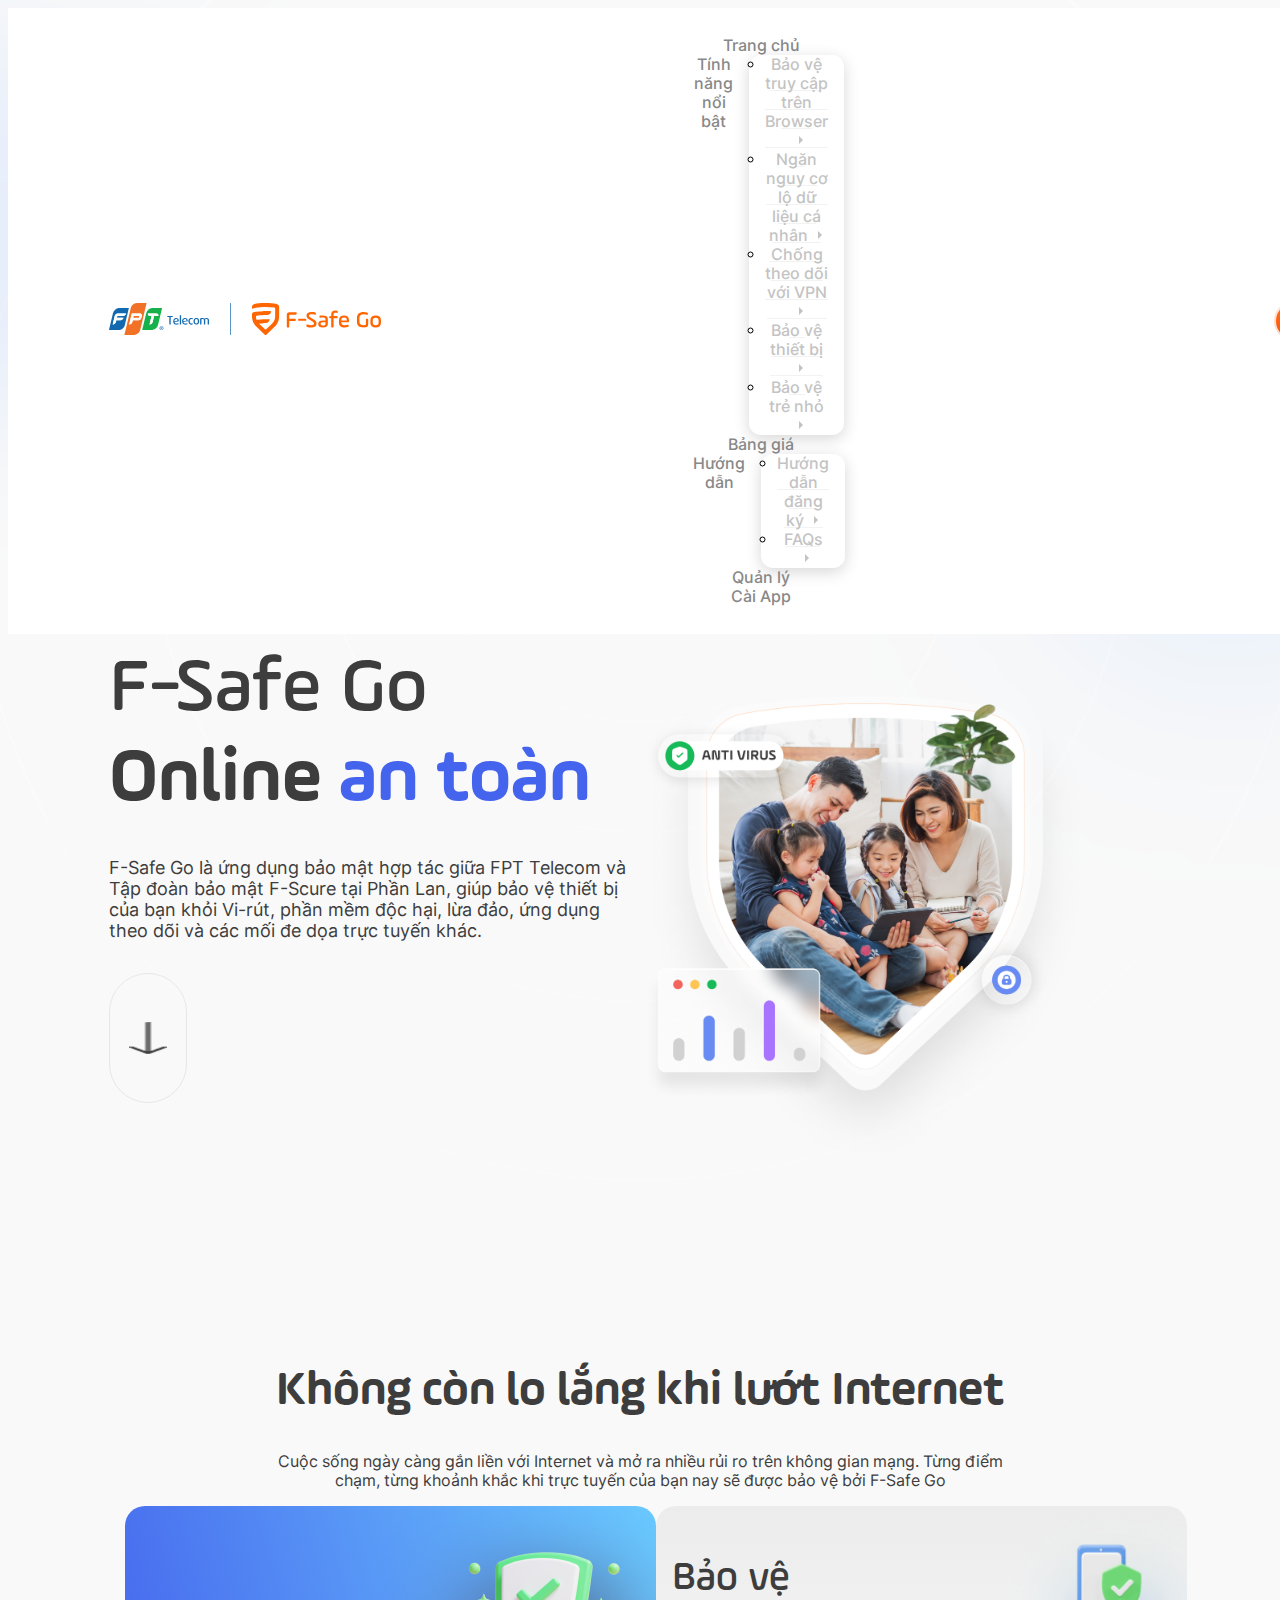
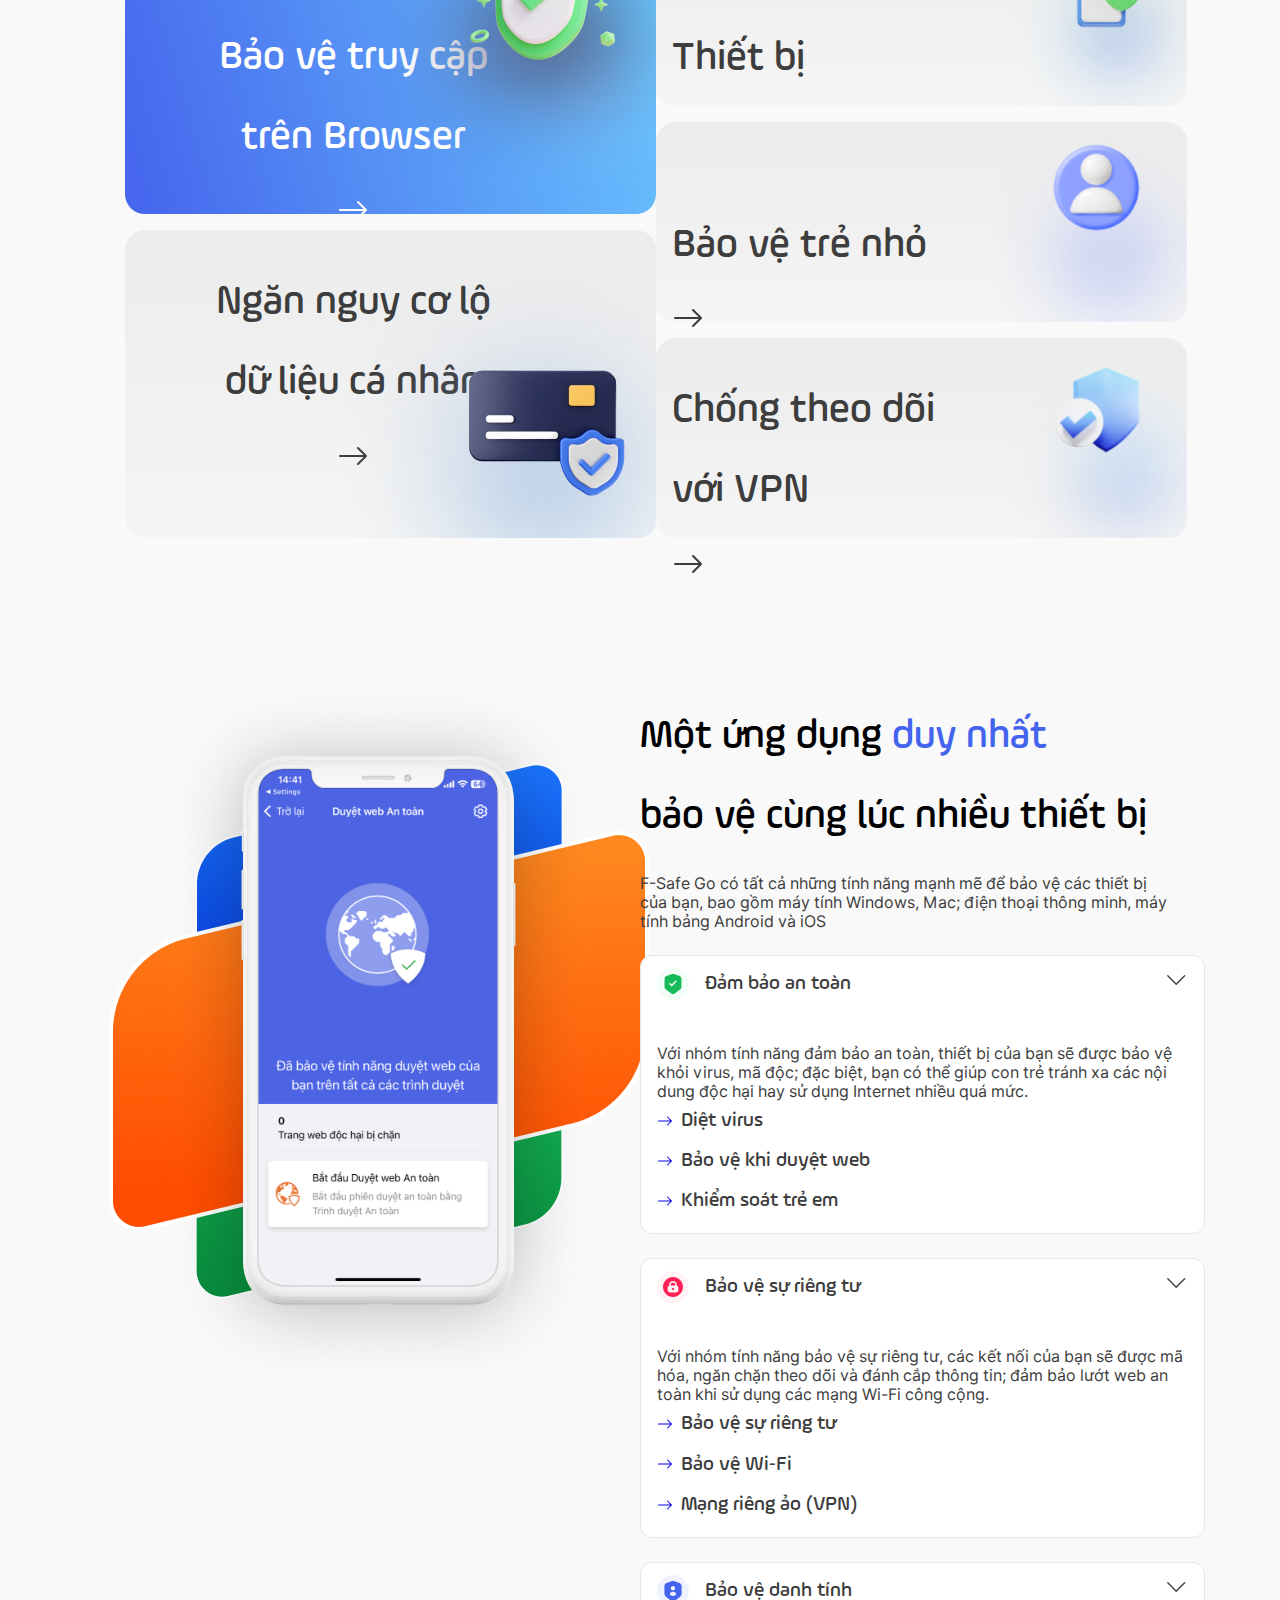
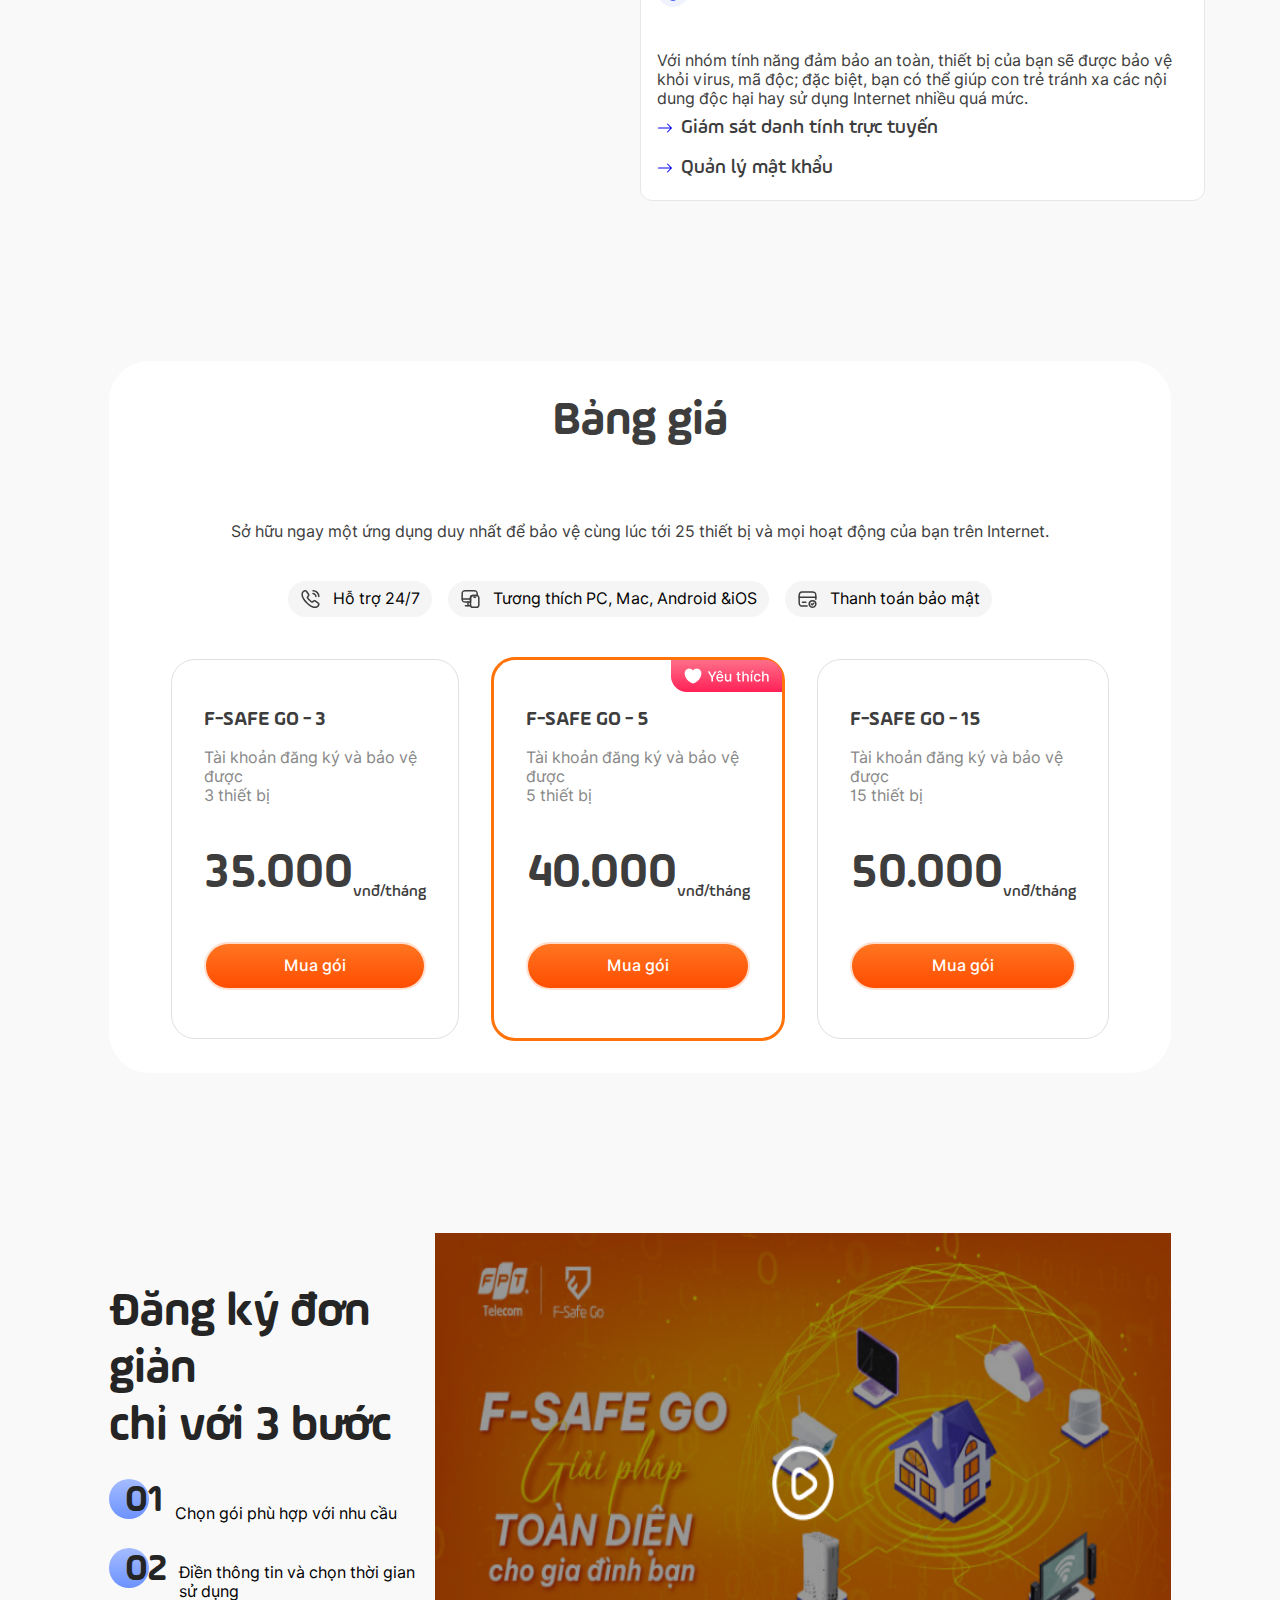
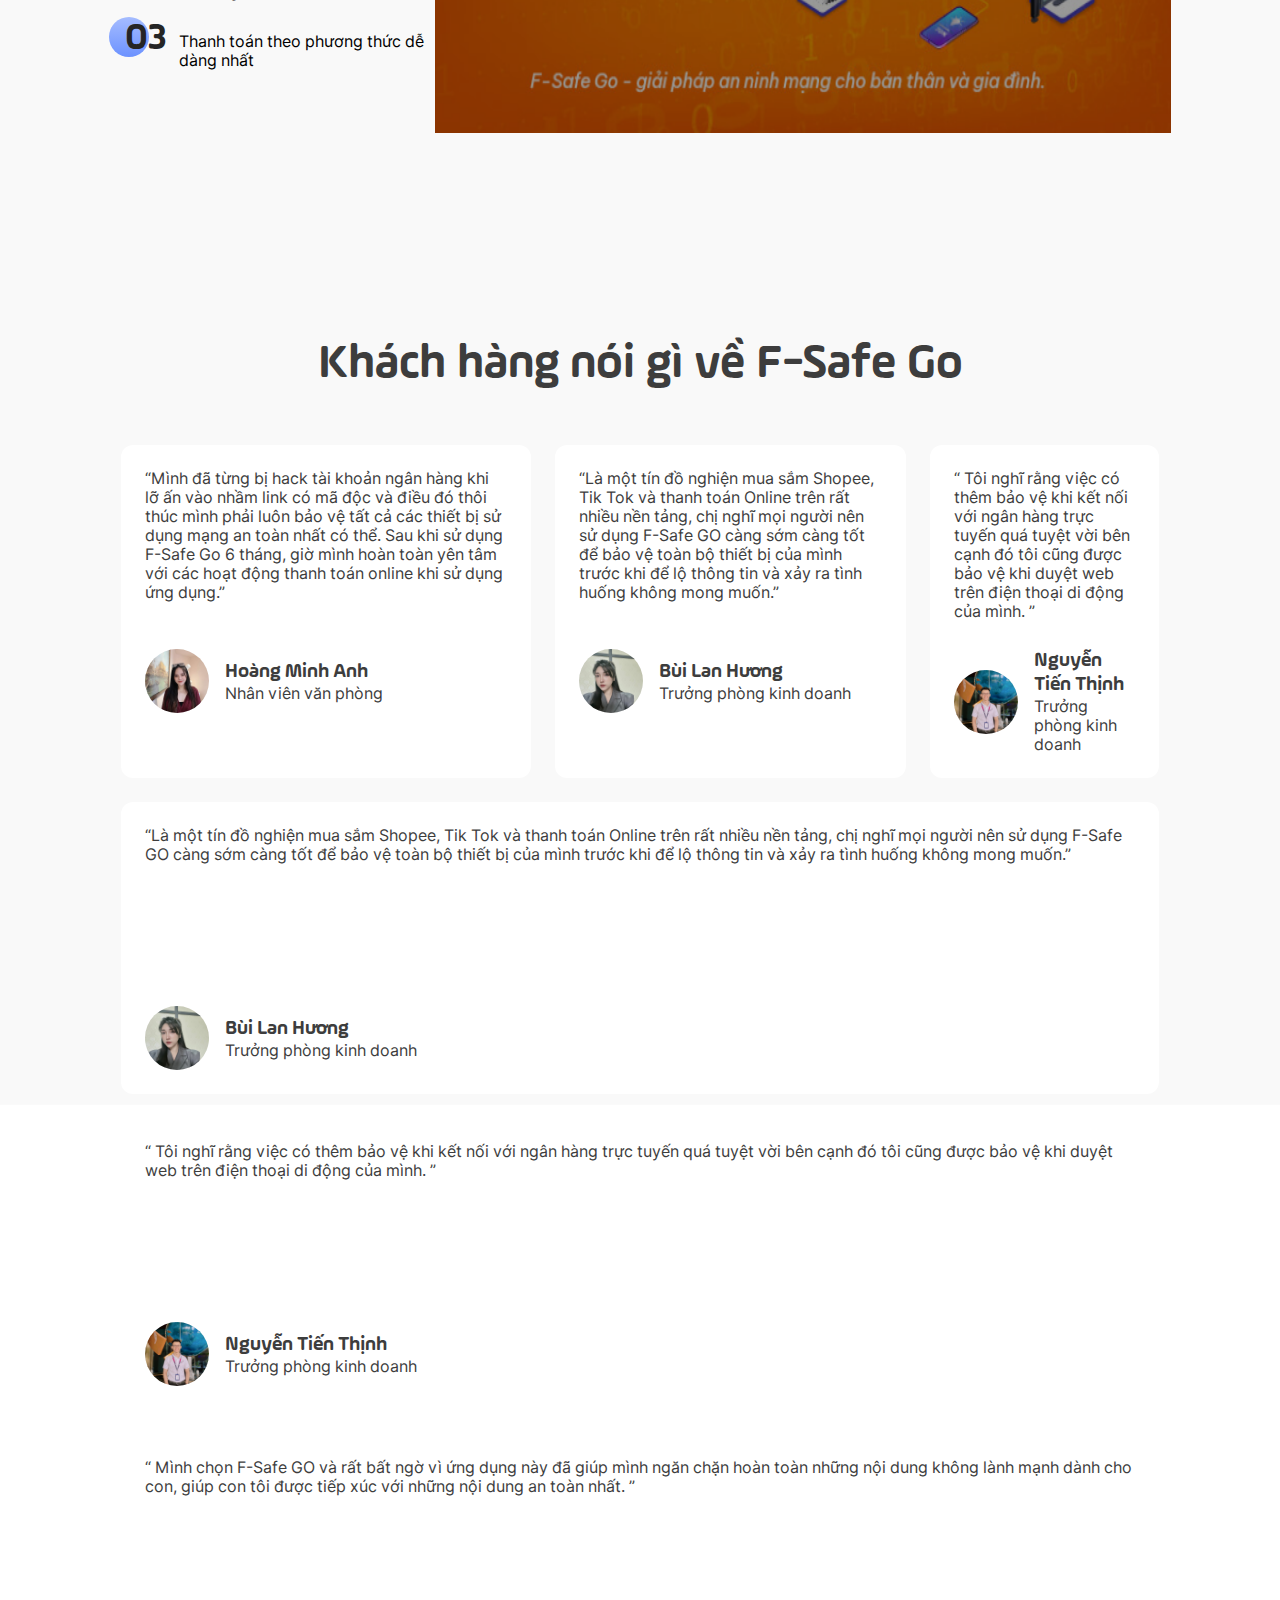
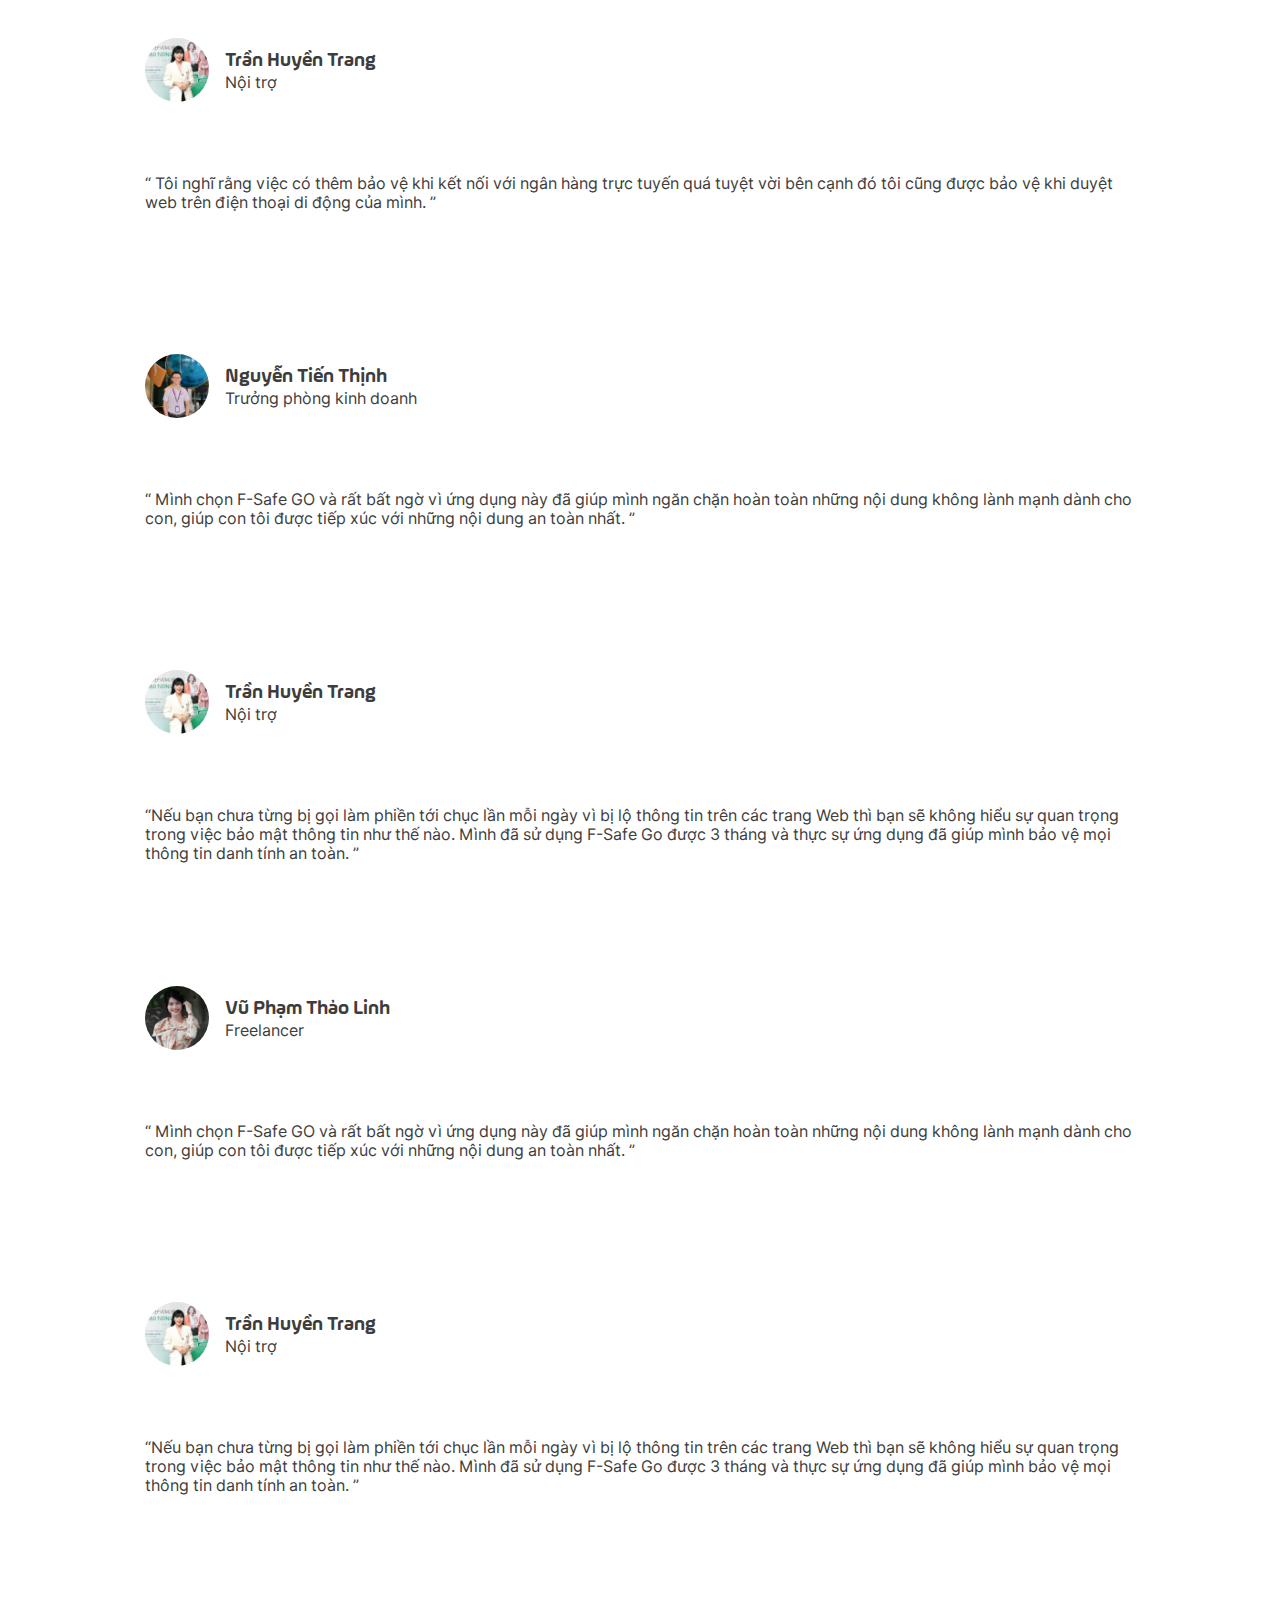
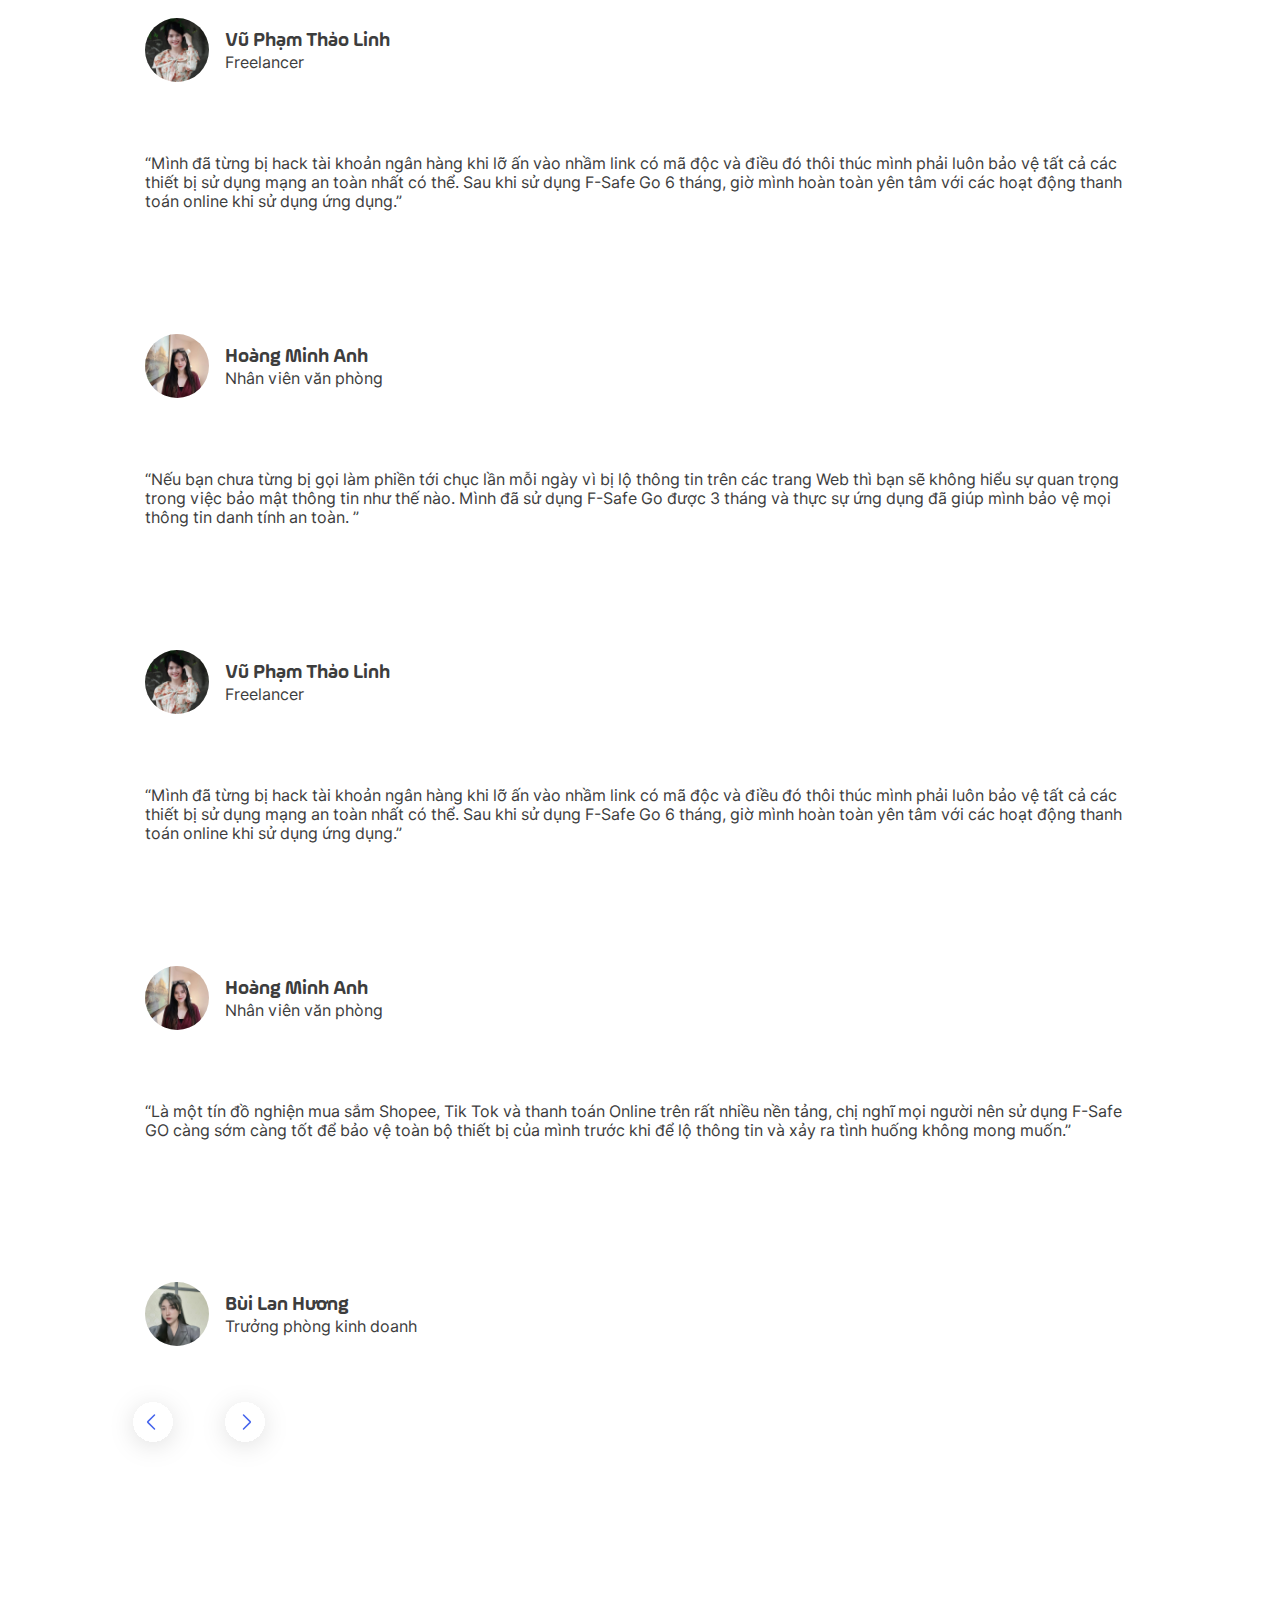
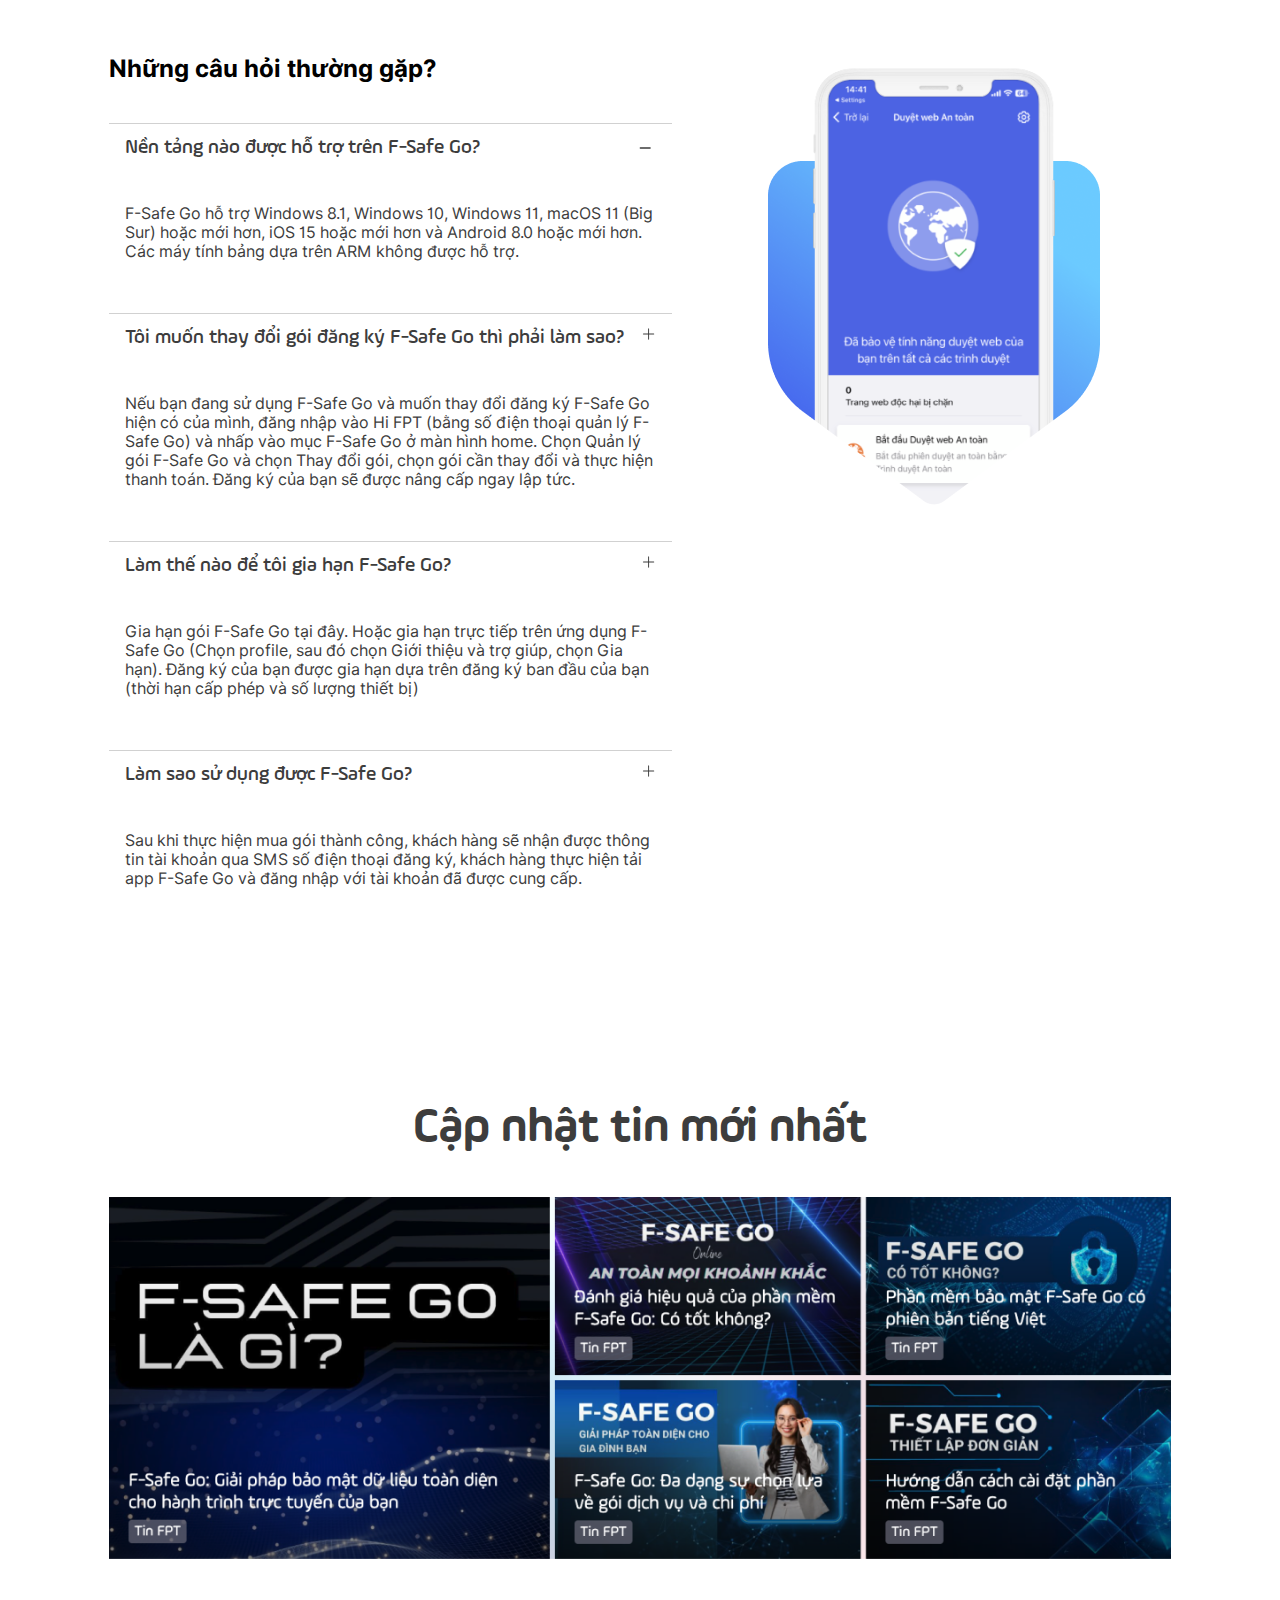
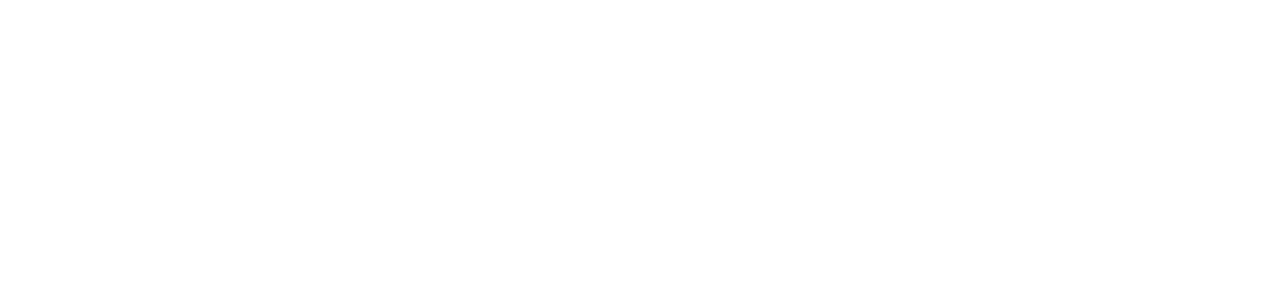
==== commit 923ccc5b: "first commit" ====
--- a/index.html
+++ b/index.html
@@ -106,7 +106,7 @@
             <div class="row">
                 <div class="col-6">
                     <div class="content-text">
-                        <h1>F-Safe Go:</h1>
+                        <h1>F-Safe Go</h1>
                         <h2>Online <strong>an toàn</strong></h2>
                         <h4>
                             F-Safe Go là ứng dụng bảo mật hợp tác giữa FPT Telecom và Tập đoàn bảo mật F-Scure tại Phần
@@ -115,8 +115,8 @@
                         </h4>
                         <a href="#">
                             <div class="button-click-lv1">
-                                <img src="./assets/image/content/button-down.png" alt="" width="auto" height="auto"
-                                    style="height: 32px;">
+                                <img src="./assets/image/content/button-down.png" alt="button-down-top" width="auto"
+                                    height="auto" style="height: 32px;">
                             </div>
                         </a>
                         <div style="height:100px;"></div>
@@ -134,7 +134,7 @@
             <div class="row">
                 <div class="col-12" style="padding: 0 15%;">
                     <div class="content-text">
-                        <h1 style="font-size: 48px;">Không còn lo lắng khi lướt Internet</h1>
+                        <h2 style="font-size: 48px;">Không còn lo lắng khi lướt Internet</h2>
                         <h5>
                             Cuộc sống ngày càng gắn liền với Internet và mở ra nhiều rủi ro trên không gian mạng. Từng
                             điểm chạm, từng khoảnh khắc khi trực tuyến của bạn nay sẽ được bảo vệ bởi F-Safe Go
@@ -157,7 +157,7 @@
                                 </svg>
                             </div>
                         </div>
-                        <img src="./assets/image/content/image-l2-1.png" alt="" width="auto" height="auto"
+                        <img src="./assets/image/content/image-l2-1.png" alt="image-l2-1" width="auto" height="auto"
                             style="top: 0;">
                     </div>
                     <div class="item-content-2-left l-2"
@@ -173,7 +173,7 @@
                                 </svg>
                             </div>
                         </div>
-                        <img src="./assets/image/content/image-l2-2.png" alt="" width="auto" height="auto"
+                        <img src="./assets/image/content/image-l2-2.png" alt="image-l2-2" width="auto" height="auto"
                             style="bottom: 0;border-radius: 16px;">
 
                     </div>
@@ -191,7 +191,7 @@
                                 </svg>
                             </div>
                         </div>
-                        <img src="./assets/image/content/image-l2-3.png" alt="" width="auto" height="auto"
+                        <img src="./assets/image/content/image-l2-3.png" alt="image-l2-3" width="auto" height="auto"
                             style="bottom: 0;border-radius: 16px;">
 
                     </div>
@@ -206,7 +206,7 @@
                                 </svg>
                             </div>
                         </div>
-                        <img src="./assets/image/content/image-l2-4.png" alt="" width="auto" height="auto"
+                        <img src="./assets/image/content/image-l2-4.png" alt="image-l2-4" width="auto" height="auto"
                             style="bottom: 0;border-radius: 16px;">
 
                     </div>
@@ -222,7 +222,7 @@
                                 </svg>
                             </div>
                         </div>
-                        <img src="./assets/image/content/image-l2-5.png" alt="" width="auto" height="auto"
+                        <img src="./assets/image/content/image-l2-5.png" alt="image-l2-5" width="auto" height="auto"
                             style="bottom: 0;border-radius: 16px;">
 
                     </div>
@@ -245,11 +245,12 @@
                             data-bs-target="#collapseExample1" data-target=".multi-collapse" aria-expanded="false"
                             aria-controls="collapseExample1" onclick="toggleCollapse('collapseExample1')">
                             <div style="width: 100%;display: flex; align-items: center;">
-                                <img src="./assets/image/content/icon-dbat.svg" alt="" style="margin-right: 16px;">
+                                <img src="./assets/image/content/icon-dbat.svg" alt="icon-dbat"
+                                    style="margin-right: 16px;">
                                 <h3>Đảm bảo an toàn</h3>
                             </div>
                             <svg xmlns="http://www.w3.org/2000/svg" width="24" height="24" fill="currentColor"
-                                class="bi bi-chevron-down" viewBox="0 0 16 16">
+                                class="bi bi-chevron-down" viewBox="0 0 16 16" id="collapseExample1-icon">
                                 <path fill-rule="evenodd"
                                     d="M1.646 4.646a.5.5 0 0 1 .708 0L8 10.293l5.646-5.647a.5.5 0 0 1 .708.708l-6 6a.5.5 0 0 1-.708 0l-6-6a.5.5 0 0 1 0-.708" />
                             </svg>
@@ -290,19 +291,45 @@
                             data-bs-target="#collapseExample2" aria-expanded="false" aria-controls="collapseExample2"
                             onclick="toggleCollapse('collapseExample2')">
                             <div style="width: 100%;display: flex; align-items: center;">
-                                <img src="./assets/image/content/icon-bvsrt.svg" alt="" style="margin-right: 16px;">
+                                <img src="./assets/image/content/icon-bvsrt.svg" alt="icon-bvsrt"
+                                    style="margin-right: 16px;">
                                 <h3>Bảo vệ sự riêng tư</h3>
                             </div>
                             <svg xmlns="http://www.w3.org/2000/svg" width="24" height="24" fill="currentColor"
-                                class="bi bi-chevron-down" viewBox="0 0 16 16">
+                                id="collapseExample2-icon" class="bi bi-chevron-down" viewBox="0 0 16 16">
                                 <path fill-rule="evenodd"
                                     d="M1.646 4.646a.5.5 0 0 1 .708 0L8 10.293l5.646-5.647a.5.5 0 0 1 .708.708l-6 6a.5.5 0 0 1-.708 0l-6-6a.5.5 0 0 1 0-.708" />
                             </svg>
                         </a>
                         <div class="collapse" id="collapseExample2">
-                            <h5>Với nhóm tính năng đảm bảo an toàn, thiết bị của bạn sẽ được bảo vệ khỏi virus, mã độc;
-                                đặc biệt, bạn có thể giúp con trẻ tránh xa các nội dung độc hại hay sử dụng Internet
-                                nhiều quá mức.</h5>
+                            <h5>Với nhóm tính năng bảo vệ sự riêng tư, các kết nối của bạn sẽ được mã hóa, ngăn chặn
+                                theo dõi và đánh cắp thông tin; đảm bảo lướt web an toàn khi sử dụng các mạng Wi-Fi công
+                                cộng.
+                            </h5>
+                            <a class="arrow-i3" href="#">
+                                <svg xmlns="http://www.w3.org/2000/svg" width="16" height="16" fill="currentColor"
+                                    class="bi bi-arrow-right" viewBox="0 0 16 16">
+                                    <path fill-rule="evenodd"
+                                        d="M1 8a.5.5 0 0 1 .5-.5h11.793l-3.147-3.146a.5.5 0 0 1 .708-.708l4 4a.5.5 0 0 1 0 .708l-4 4a.5.5 0 0 1-.708-.708L13.293 8.5H1.5A.5.5 0 0 1 1 8" />
+                                </svg>
+                                <h3 style="margin-left: 8px;">Bảo vệ sự riêng tư</h3>
+                            </a>
+                            <a class="arrow-i3" href="#">
+                                <svg xmlns="http://www.w3.org/2000/svg" width="16" height="16" fill="currentColor"
+                                    class="bi bi-arrow-right" viewBox="0 0 16 16">
+                                    <path fill-rule="evenodd"
+                                        d="M1 8a.5.5 0 0 1 .5-.5h11.793l-3.147-3.146a.5.5 0 0 1 .708-.708l4 4a.5.5 0 0 1 0 .708l-4 4a.5.5 0 0 1-.708-.708L13.293 8.5H1.5A.5.5 0 0 1 1 8" />
+                                </svg>
+                                <h3 style="margin-left: 8px;">Bảo vệ Wi‑Fi</h3>
+                            </a>
+                            <a class="arrow-i3" href="#">
+                                <svg xmlns="http://www.w3.org/2000/svg" width="16" height="16" fill="currentColor"
+                                    class="bi bi-arrow-right" viewBox="0 0 16 16">
+                                    <path fill-rule="evenodd"
+                                        d="M1 8a.5.5 0 0 1 .5-.5h11.793l-3.147-3.146a.5.5 0 0 1 .708-.708l4 4a.5.5 0 0 1 0 .708l-4 4a.5.5 0 0 1-.708-.708L13.293 8.5H1.5A.5.5 0 0 1 1 8" />
+                                </svg>
+                                <h3 style="margin-left: 8px;">Mạng riêng ảo (VPN)</h3>
+                            </a>
                         </div>
 
                     </div>
@@ -311,11 +338,12 @@
                             data-bs-target="#collapseExample3" aria-expanded="false" aria-controls="collapseExample3"
                             onclick="toggleCollapse('collapseExample3')">
                             <div style="width: 100%;display: flex; align-items: center;">
-                                <img src="./assets/image/content/icon-bvdt.svg" alt="" style="margin-right: 16px;">
+                                <img src="./assets/image/content/icon-bvdt.svg" alt="icon-bvdt"
+                                    style="margin-right: 16px;">
                                 <h3>Bảo vệ danh tính</h3>
                             </div>
                             <svg xmlns="http://www.w3.org/2000/svg" width="24" height="24" fill="currentColor"
-                                class="bi bi-chevron-down" viewBox="0 0 16 16">
+                                id="collapseExample3-icon" class="bi bi-chevron-down" viewBox="0 0 16 16">
                                 <path fill-rule="evenodd"
                                     d="M1.646 4.646a.5.5 0 0 1 .708 0L8 10.293l5.646-5.647a.5.5 0 0 1 .708.708l-6 6a.5.5 0 0 1-.708 0l-6-6a.5.5 0 0 1 0-.708" />
                             </svg>
@@ -324,6 +352,23 @@
                             <h5>Với nhóm tính năng đảm bảo an toàn, thiết bị của bạn sẽ được bảo vệ khỏi virus, mã độc;
                                 đặc biệt, bạn có thể giúp con trẻ tránh xa các nội dung độc hại hay sử dụng Internet
                                 nhiều quá mức.</h5>
+
+                            <a class="arrow-i3" href="#">
+                                <svg xmlns="http://www.w3.org/2000/svg" width="16" height="16" fill="currentColor"
+                                    class="bi bi-arrow-right" viewBox="0 0 16 16">
+                                    <path fill-rule="evenodd"
+                                        d="M1 8a.5.5 0 0 1 .5-.5h11.793l-3.147-3.146a.5.5 0 0 1 .708-.708l4 4a.5.5 0 0 1 0 .708l-4 4a.5.5 0 0 1-.708-.708L13.293 8.5H1.5A.5.5 0 0 1 1 8" />
+                                </svg>
+                                <h3 style="margin-left: 8px;">Giám sát danh tính trực tuyến</h3>
+                            </a>
+                            <a class="arrow-i3" href="#">
+                                <svg xmlns="http://www.w3.org/2000/svg" width="16" height="16" fill="currentColor"
+                                    class="bi bi-arrow-right" viewBox="0 0 16 16">
+                                    <path fill-rule="evenodd"
+                                        d="M1 8a.5.5 0 0 1 .5-.5h11.793l-3.147-3.146a.5.5 0 0 1 .708-.708l4 4a.5.5 0 0 1 0 .708l-4 4a.5.5 0 0 1-.708-.708L13.293 8.5H1.5A.5.5 0 0 1 1 8" />
+                                </svg>
+                                <h3 style="margin-left: 8px;">Quản lý mật khẩu</h3>
+                            </a>
                         </div>
 
                     </div>
@@ -431,63 +476,143 @@
                     <a id="playButton" onclick="toggleVideo()">
                         <img id="videoThumbnail" src="./assets/image/content/image-video-fsafe-go.png" alt="image-video"
                             width="auto" class="image-video" height="auto">
-                        <iframe id="videoFrame" style="display: none;" width="auto" class="image-video" height="auto"
-                            src="https://www.youtube.com/embed/XvwK5hXagpI?autoplay=1" frameborder="0"
-                            allowfullscreen></iframe>
+
+                        <iframe width="560" height="315" class="image-video" style="display: none;" id="videoFrame"
+                            src="https://www.youtube.com/embed/XvwK5hXagpI" frameborder="0" allowfullscreen></iframe>
                     </a>
                 </div>
             </div>
         </div>
         <div class="item-content item-content-6">
             <h2>Khách hàng nói gì về F-Safe Go</h2>
-            <div style="display: flex; width: 100%;justify-content: center;">
-                <div class="i6-cus-said">
-                    <h5>“Mình đã từng bị hack tài khoản ngân hàng khi lỡ ấn vào nhầm link có mã độc và điều đó thôi thúc
-                        mình phải luôn bảo vệ tất cả các thiết bị sử dụng mạng an toàn nhất có thể. Sau khi sử dụng
-                        F-Safe
-                        Go 6 tháng, giờ mình hoàn toàn yên tâm với các hoạt động thanh toán online khi sử dụng ứng
-                        dụng.”
-                    </h5>
-                    <div class="i6-cus">
-                        <img src="./assets/image/content/image-l6-1.png" alt="" width="auto" height="auto">
-                        <div class="">
-                            <h3>Nguyễn Tiến Thịnh</h3>
-                            <h6>Trưởng phòng kinh doanh</h6>
-                        </div>
-                    </div>
-                </div>
-                <div class="i6-cus-said">
-                    <h5>“Mình đã từng bị hack tài khoản ngân hàng khi lỡ ấn vào nhầm link có mã độc và điều đó thôi thúc
-                        mình phải luôn bảo vệ tất cả các thiết bị sử dụng mạng an toàn nhất có thể. Sau khi sử dụng
-                        F-Safe
-                        Go 6 tháng, giờ mình hoàn toàn yên tâm với các hoạt động thanh toán online khi sử dụng ứng
-                        dụng.”
-                    </h5>
-                    <div class="i6-cus">
-                        <img src="./assets/image/content/image-l6-1.png" alt="" width="auto" height="auto">
-                        <div class="">
-                            <h3>Nguyễn Tiến Thịnh</h3>
-                            <h6>Trưởng phòng kinh doanh</h6>
-                        </div>
-                    </div>
-                </div>
-                <div class="i6-cus-said">
-                    <h5>“Mình đã từng bị hack tài khoản ngân hàng khi lỡ ấn vào nhầm link có mã độc và điều đó thôi thúc
-                        mình phải luôn bảo vệ tất cả các thiết bị sử dụng mạng an toàn nhất có thể. Sau khi sử dụng
-                        F-Safe
-                        Go 6 tháng, giờ mình hoàn toàn yên tâm với các hoạt động thanh toán online khi sử dụng ứng
-                        dụng.”
-                    </h5>
-                    <div class="i6-cus">
-                        <img src="./assets/image/content/image-l6-1.png" alt="" width="auto" height="auto">
-                        <div class="">
-                            <h3>Nguyễn Tiến Thịnh</h3>
-                            <h6>Trưởng phòng kinh doanh</h6>
-                        </div>
-                    </div>
-                </div>
-
-            </div>
+
+            <div class="row mx-auto my-auto justify-content-center">
+                <div id="recipeCarousel" class="carousel slide">
+                    <div class="carousel-inner" role="listbox">
+                        <div class="carousel-item active">
+                            <div class="col-md-4" style="display: grid;">
+                                <div class="i6-cus-said">
+                                    <h5>“Mình đã từng bị hack tài khoản ngân hàng khi lỡ ấn vào nhầm link có mã độc và
+                                        điều đó thôi
+                                        thúc mình phải luôn bảo vệ tất cả các thiết bị sử dụng mạng an toàn nhất có thể.
+                                        Sau khi sử
+                                        dụng F-Safe Go 6 tháng, giờ mình hoàn toàn yên tâm với các hoạt động thanh toán
+                                        online khi
+                                        sử
+                                        dụng ứng dụng.”
+                                    </h5>
+                                    <div class="i6-cus">
+                                        <img src="./assets/image/content/minhha.png" alt="minhha" width="auto"
+                                            height="auto">
+                                        <div class="">
+                                            <h3>Hoàng Minh Anh</h3>
+                                            <h6>Nhân viên văn phòng</h6>
+                                        </div>
+                                    </div>
+                                </div>
+                            </div>
+
+                        </div>
+                        <div class="carousel-item">
+                            <div class="col-md-4" style="display: grid;">
+                                <div class="i6-cus-said">
+                                    <h5>“Là một tín đồ nghiện mua sắm Shopee, Tik Tok và thanh toán Online trên rất
+                                        nhiều nền tảng,
+                                        chị
+                                        nghĩ mọi người nên sử dụng F-Safe GO càng sớm càng tốt để bảo vệ toàn bộ thiết
+                                        bị của mình
+                                        trước khi để lộ thông tin và xảy ra tình huống không mong muốn.”
+                                    </h5>
+                                    <div class="i6-cus">
+                                        <img src="./assets/image/content/huongbl.png" alt="image-l6-1" width="auto"
+                                            height="auto">
+                                        <div class="">
+                                            <h3>Bùi Lan Hương</h3>
+                                            <h6>Trưởng phòng kinh doanh</h6>
+                                        </div>
+                                    </div>
+                                </div>
+                            </div>
+                        </div>
+                        <div class="carousel-item">
+                            <div class="col-md-4" style="display: grid;">
+                                <div class="i6-cus-said">
+                                    <h5>“
+                                        Tôi nghĩ rằng việc có thêm bảo vệ khi kết nối với ngân hàng trực tuyến quá tuyệt
+                                        vời bên
+                                        cạnh
+                                        đó tôi cũng được bảo vệ khi duyệt web trên điện thoại di động của mình.
+                                        ”
+                                    </h5>
+                                    <div class="i6-cus">
+                                        <img src="./assets/image/content/thinhnt.png" alt="thinhnt" width="auto"
+                                            height="auto">
+                                        <div class="">
+                                            <h3>Nguyễn Tiến Thịnh</h3>
+                                            <h6>Trưởng phòng kinh doanh</h6>
+                                        </div>
+                                    </div>
+                                </div>
+                            </div>
+                        </div>
+                        <div class="carousel-item">
+                            <div class="col-md-4" style="display: grid;">
+                                <div class="i6-cus-said">
+                                    <h5>“
+                                        Mình chọn F-Safe GO và rất bất ngờ vì ứng dụng này đã giúp mình ngăn chặn hoàn
+                                        toàn những
+                                        nội
+                                        dung không lành mạnh dành cho con, giúp con tôi được tiếp xúc với những nội dung
+                                        an toàn
+                                        nhất.
+                                        ”
+                                    </h5>
+                                    <div class="i6-cus">
+                                        <img src="./assets/image/content/trangth.png" alt="trangth" width="auto"
+                                            height="auto">
+                                        <div class="">
+                                            <h3>Trần Huyền Trang</h3>
+                                            <h6>Nội trợ</h6>
+                                        </div>
+                                    </div>
+                                </div>
+                            </div>
+                        </div>
+                        <div class="carousel-item">
+                            <div class="col-md-4" style="display: grid;">
+                                <div class="i6-cus-said">
+                                    <h5>“Nếu bạn chưa từng bị gọi làm phiền tới chục lần mỗi ngày vì bị lộ thông tin
+                                        trên các trang
+                                        Web thì bạn sẽ không hiểu sự quan trọng trong việc bảo mật thông tin như thế
+                                        nào. Mình đã sử
+                                        dụng F-Safe Go được 3 tháng và thực sự ứng dụng đã giúp mình bảo vệ mọi thông
+                                        tin danh tính
+                                        an
+                                        toàn. ”
+                                    </h5>
+                                    <div class="i6-cus">
+                                        <img src="./assets/image/content/linhvpt.png" alt="linhvpt" width="auto"
+                                            height="auto">
+                                        <div class="">
+                                            <h3>Vũ Phạm Thảo Linh</h3>
+                                            <h6>Freelancer</h6>
+                                        </div>
+                                    </div>
+                                </div>
+                            </div>
+                        </div>
+                    </div>
+                    <a class="carousel-control-prev bg-transparent w-aut disabled" href="#recipeCarousel" role="button"
+                        data-bs-slide="prev">
+                        <img src="./assets/image/content/btn-left-6.svg" alt="btn-left-6" width="auto" height="auto">
+                    </a>
+                    <a class="carousel-control-next bg-transparent w-aut disabled" href="#recipeCarousel" role="button"
+                        data-bs-slide="next">
+                        <img src="./assets/image/content/btn-right-6.svg" alt="btn-left-6" width="auto" height="auto">
+                    </a>
+                </div>
+            </div>
+
         </div>
         <div class="item-content item-content-7">
             <div class="row" style="align-items: start;">
@@ -590,12 +715,29 @@
                 <img id="i8" src="./assets/image/content/i8.png" alt="i8" width="auto" height="auto">
             </a>
         </div>
-
     </div>
+
     <div style="height: 160px;"></div>
 
     </div>
-
+    <script>
+        let items = document.querySelectorAll('.carousel .carousel-item')
+
+        items.forEach((el) => {
+            const minPerSlide = 3
+            let next = el.nextElementSibling
+            for (var i = 1; i < minPerSlide; i++) {
+                if (!next) {
+                    // wrap carousel by using first child
+                    next = items[0]
+                }
+                let cloneChild = next.cloneNode(true)
+                el.appendChild(cloneChild.children[0])
+                next = next.nextElementSibling
+            }
+        });
+
+    </script>
     <!-- Bootstrap JS and dependencies -->
     <script src="https://cdn.jsdelivr.net/npm/@popperjs/core@2.11.6/dist/umd/popper.min.js" integrity="sha384-123"
         crossorigin="anonymous"></script>
@@ -606,10 +748,10 @@
         function toggleCollapse(targetId) {
             // Get all collapse elements
             var collapseList = document.querySelectorAll('.item-content-3-collapse .collapse');
+            var iconList = document.querySelectorAll('.bi-chevron-down');
 
             // Loop through each collapse element
             collapseList.forEach(function (collapse) {
-                console.log(collapse);
                 // Check if the current collapse element is not the target collapse
                 if (collapse.id !== targetId) {
                     // Hide the collapse element
@@ -619,9 +761,17 @@
                 }
             });
 
-            // Show the target collapse element
-            var targetCollapse = document.getElementById(targetId);
-            // targetCollapse.classList.add('show');
+            // Loop through each icon
+            iconList.forEach(function (icon) {
+                // Check if the parent of the current icon is collapsed or not
+                var isCollapsed = icon.parentElement.nextElementSibling.classList.contains('show');
+                // Add or remove 'abc' class based on collapse state
+                if (!isCollapsed) {
+                    icon.classList.add('abc');
+                } else {
+                    icon.classList.remove('abc');
+                }
+            });
         }
         function toggleCollapse2(targetId) {
             // Get all collapse elements
@@ -629,51 +779,16 @@
 
             // Loop through each collapse element
             collapseList.forEach(function (collapse) {
+                console.log(collapse);
                 // Check if the current collapse element is not the target collapse
                 if (collapse.id !== targetId) {
-                    // Check if the current collapse element is open
-                    if (collapse.classList.contains('show')) {
-                        // Do nothing if the collapse is already open
-                        return;
-                    }
+                    // Hide the collapse element
+                    collapse.classList.remove('show');
+
+                } else {
+                    collapse.classList.add('show');
                 }
             });
-            console.log(collapseList);
-
-            // Show or hide the target collapse element
-            var targetCollapse = document.getElementById(targetId);
-            console.log(targetCollapse.classList);
-            if (targetCollapse.classList.contains('show')) {
-                console.log(12345)
-                targetCollapse.classList.remove('show');
-                var targetButton = document.querySelector('[data-bs-target="#' + targetId + '"]');
-                if (targetButton) {
-                    targetButton.setAttribute('disabled', 'true');
-                }
-            } else {
-
-                console.log(12346)
-                let temp = [];
-                // Đóng tất cả các collapse khác trước khi mở collapse mới
-                collapseList.forEach(function (collapse) {
-                    if (collapse.id !== targetId && collapse.classList.contains('show')) {
-                        console.log(1);
-                        temp.push(1);
-
-                        collapse.classList.remove('show');
-                    } else {
-                        temp.push(2);
-                        console.log(2);
-                    }
-                });
-
-                // Mở collapse mới
-                // if (temp.includes(1)) {
-                console.log(111, temp);
-                targetCollapse.classList.add('show');
-                // }
-
-            }
         }
         function toggleVideo() {
             console.log(111);
--- a/assets/css/style.css
+++ b/assets/css/style.css
@@ -690,7 +690,6 @@
 }
 
 .i6-cus-said {
-  width: 30%;
   margin: 12px;
   padding: 24px;
   background: #fff;
@@ -705,10 +704,11 @@
   align-items: center;
   justify-content: flex-start;
   max-height: 300px;
-  margin: 24px 0;
+  /* margin: 24px 0; */
 }
 .i6-cus img {
-  border-radius: 25%;
+  width: 64px;
+  border-radius: 50%;
   margin-right: 16px;
 }
 .item-content-6 h5 {
@@ -830,3 +830,47 @@
     width: 50%;
   }
 }
+.carousel-item {
+  transition: transform 1s ease-in-out;
+}
+.carousel-control-prev {
+  left: -100px;
+}
+.carousel-control-next {
+  right: -100px;
+}
+@media (max-width: 767px) {
+  .carousel-inner .carousel-item > div {
+    display: none !important;
+  }
+  .carousel-inner .carousel-item > div:first-child {
+    display: block !important;
+  }
+}
+
+.carousel-inner .carousel-item.active,
+.carousel-inner .carousel-item-next,
+.carousel-inner .carousel-item-prev {
+  display: flex;
+}
+
+/* medium and up screens */
+@media (min-width: 768px) {
+  .carousel-inner .carousel-item-end.active,
+  .carousel-inner .carousel-item-next {
+    transform: translateX(100%);
+  }
+
+  .carousel-inner .carousel-item-start.active,
+  .carousel-inner .carousel-item-prev {
+    transform: translateX(-100%);
+  }
+}
+
+.carousel-inner .carousel-item-end,
+.carousel-inner .carousel-item-start {
+  transform: translateX(0);
+}
+.abc {
+  transform: rotate(180deg); /* Xoay bi-chevron-down 180 độ */
+}
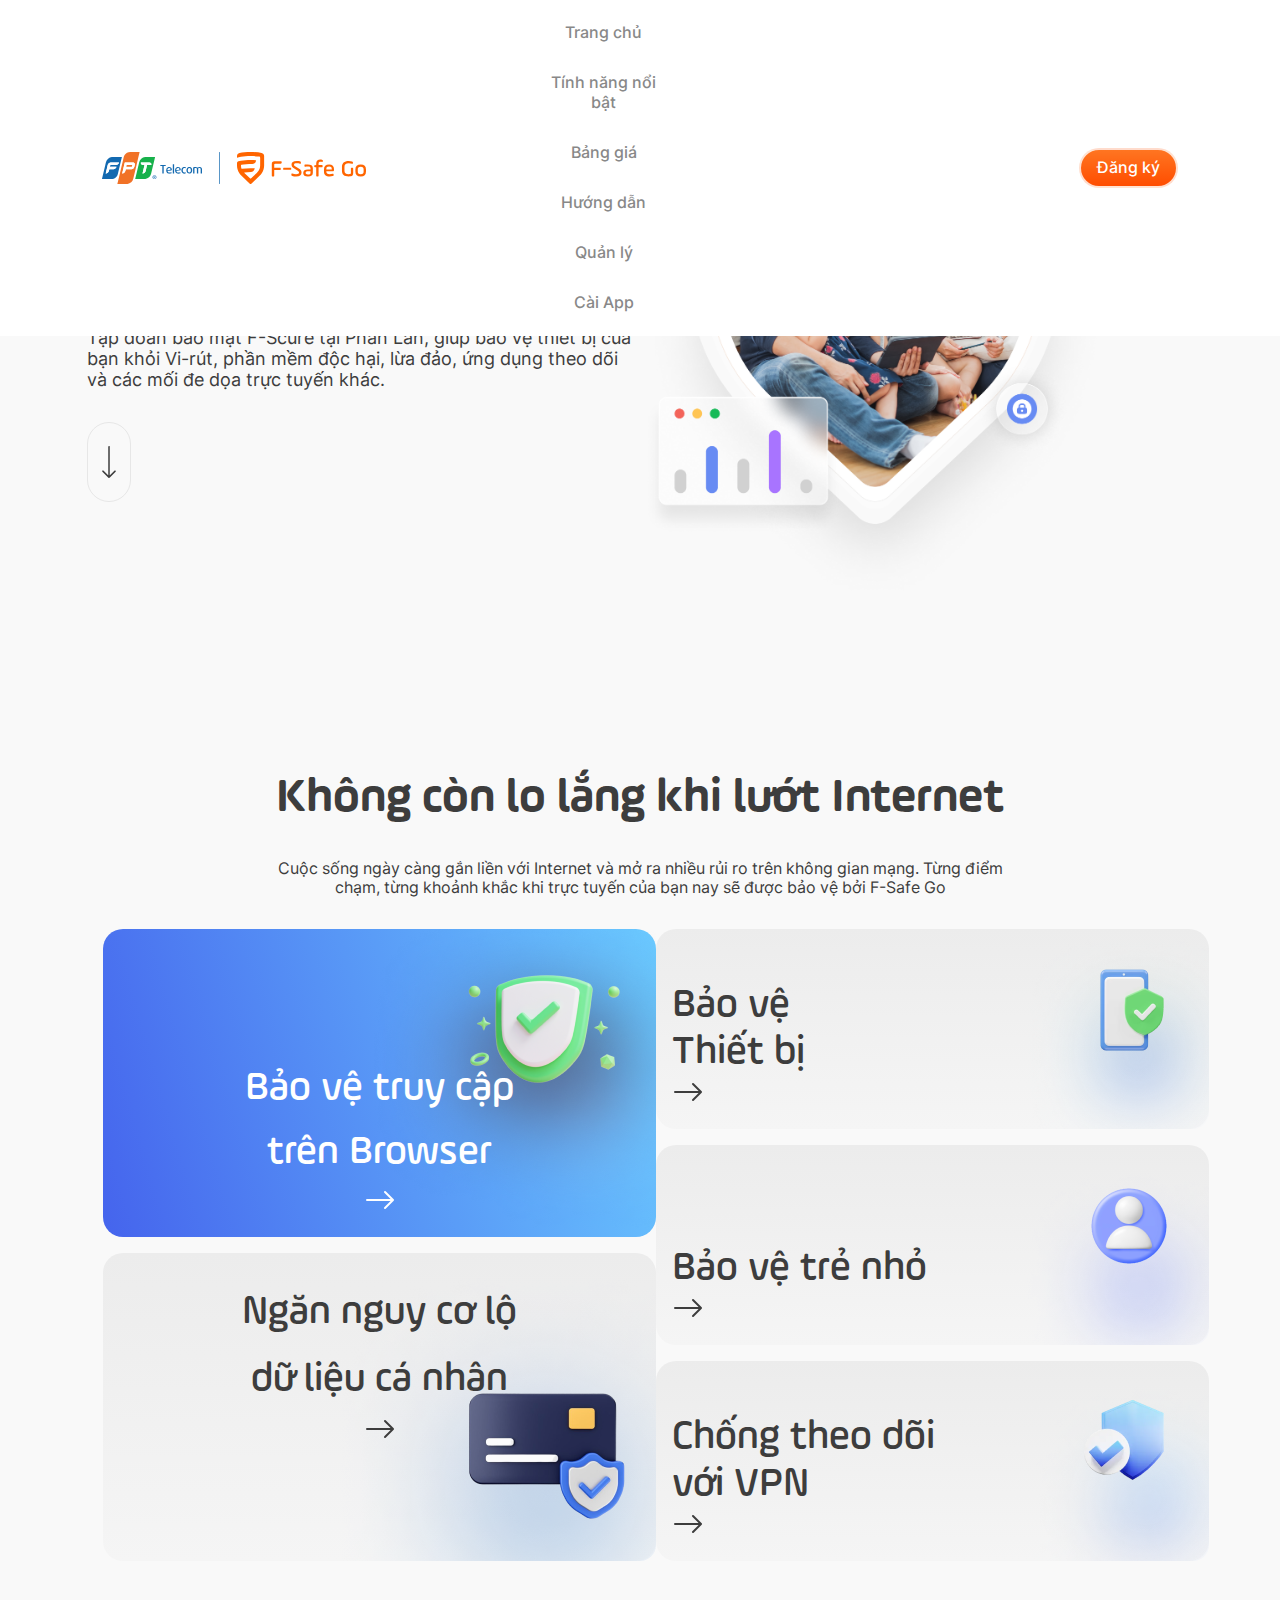
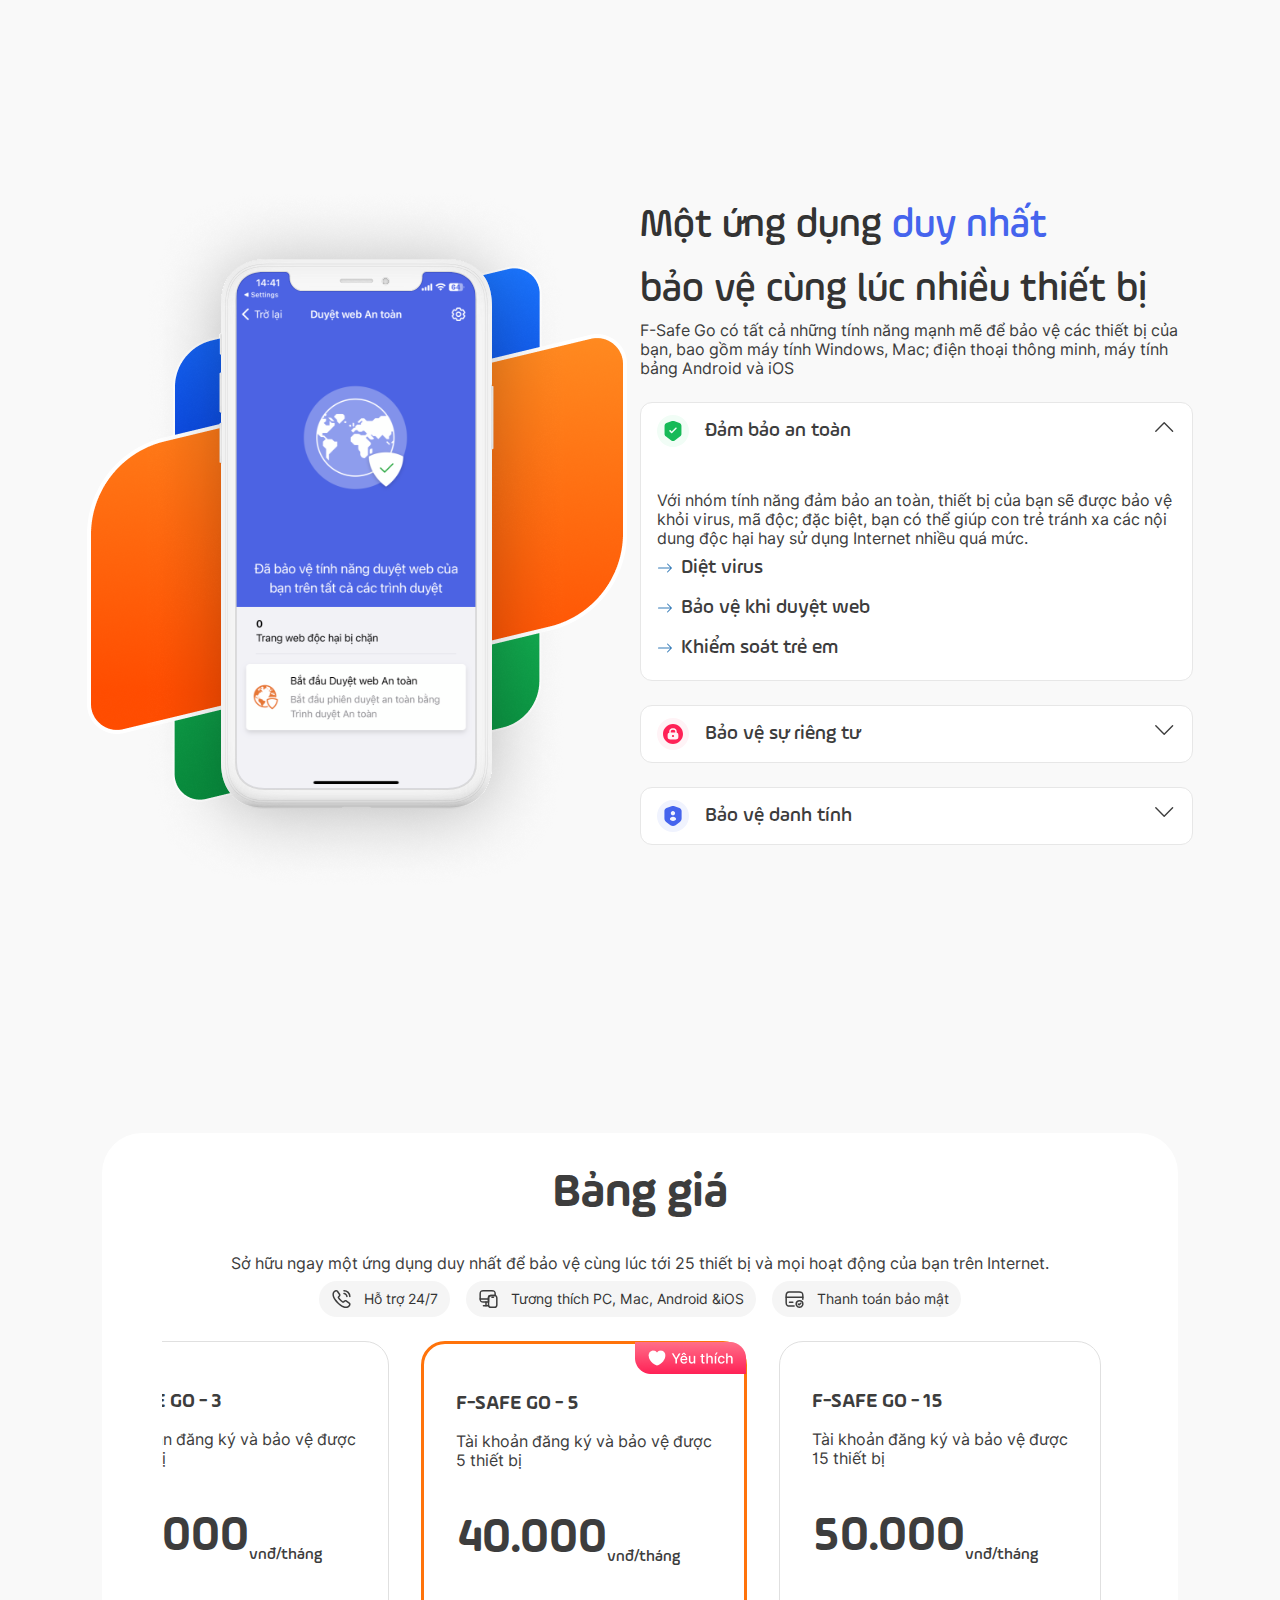
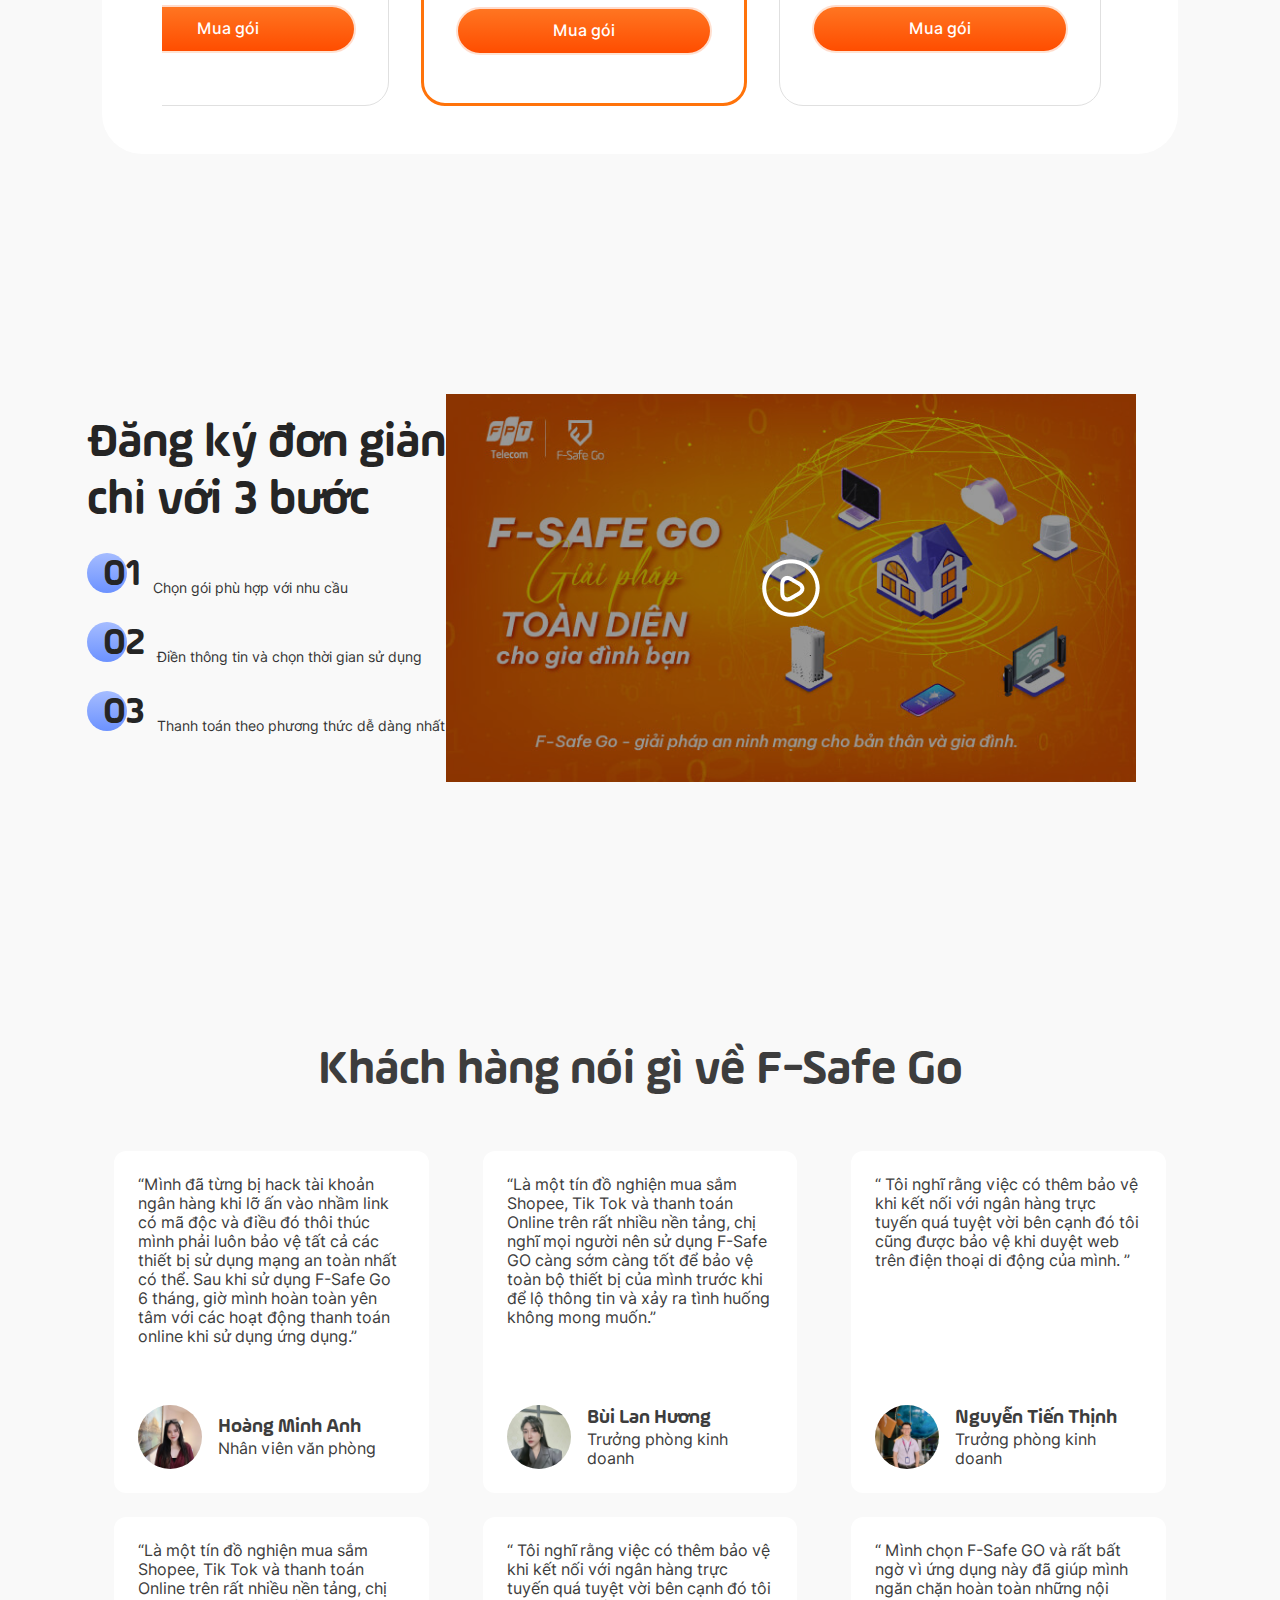
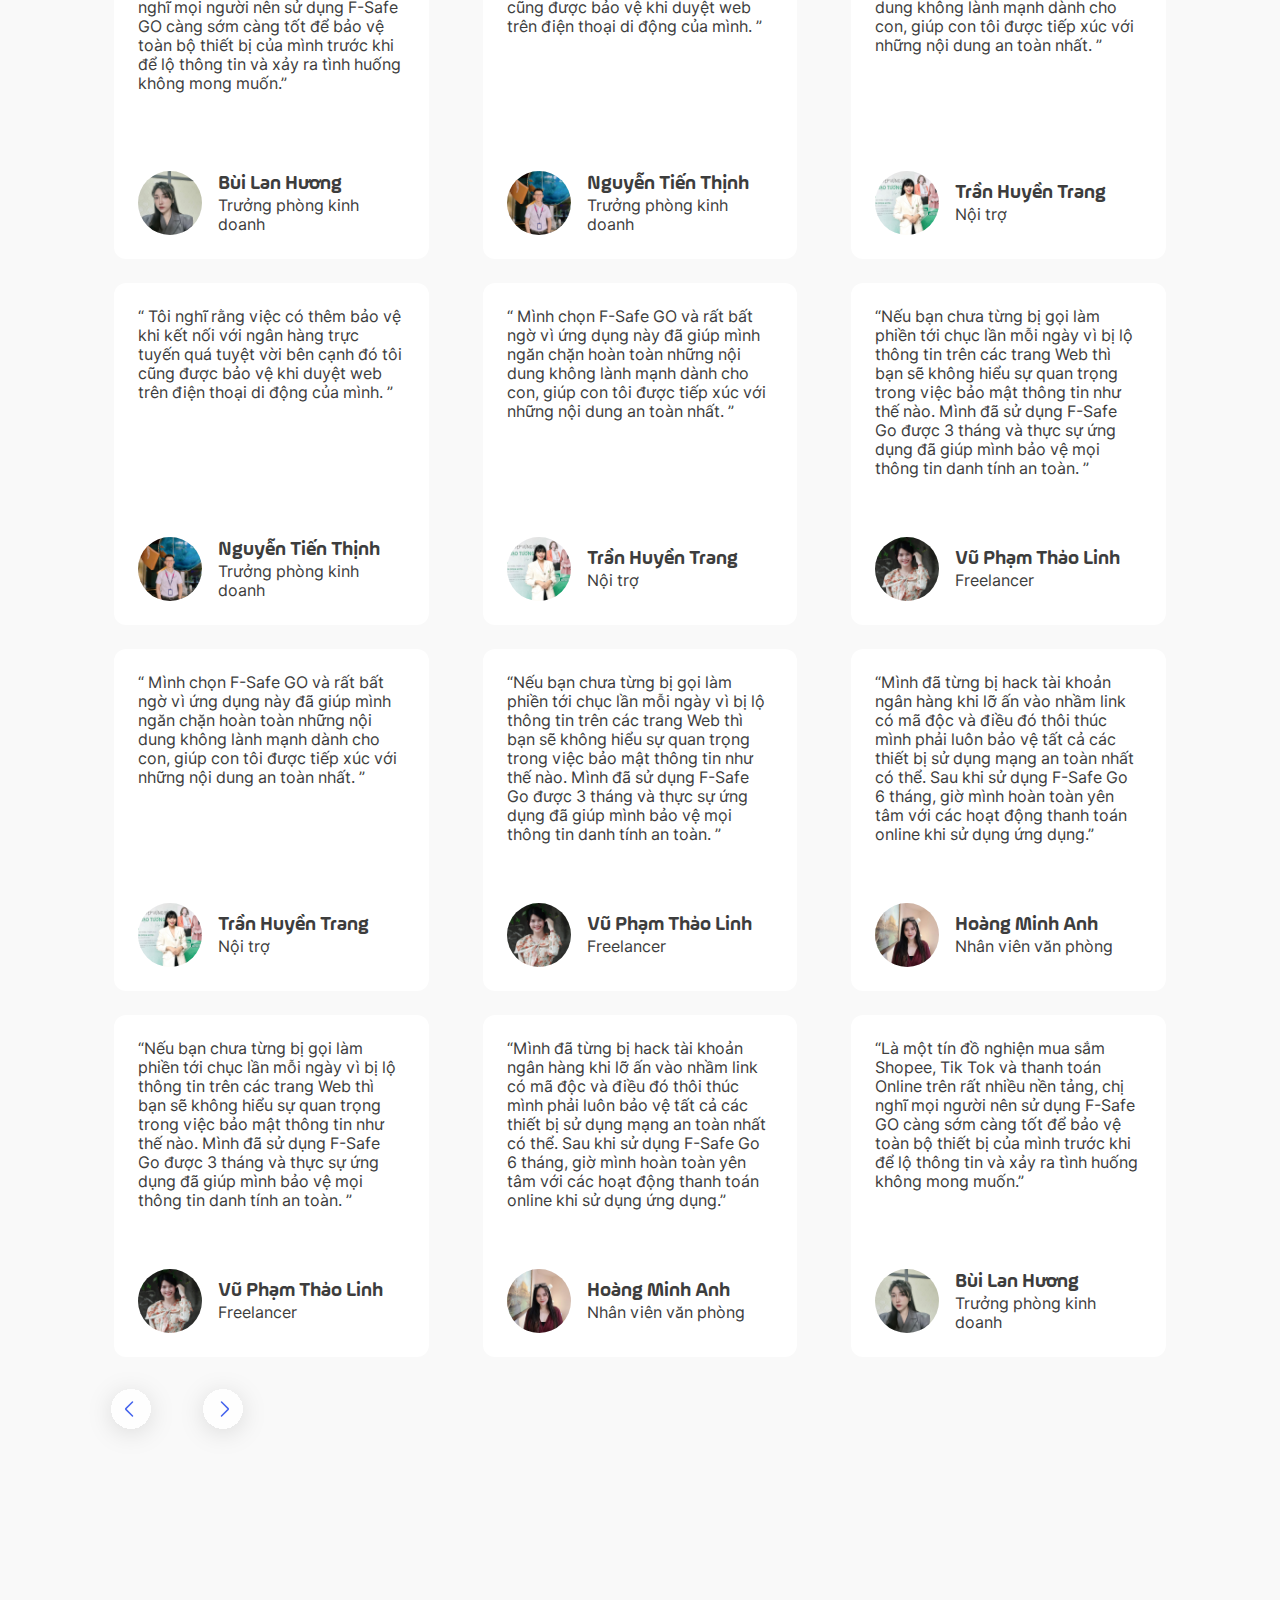
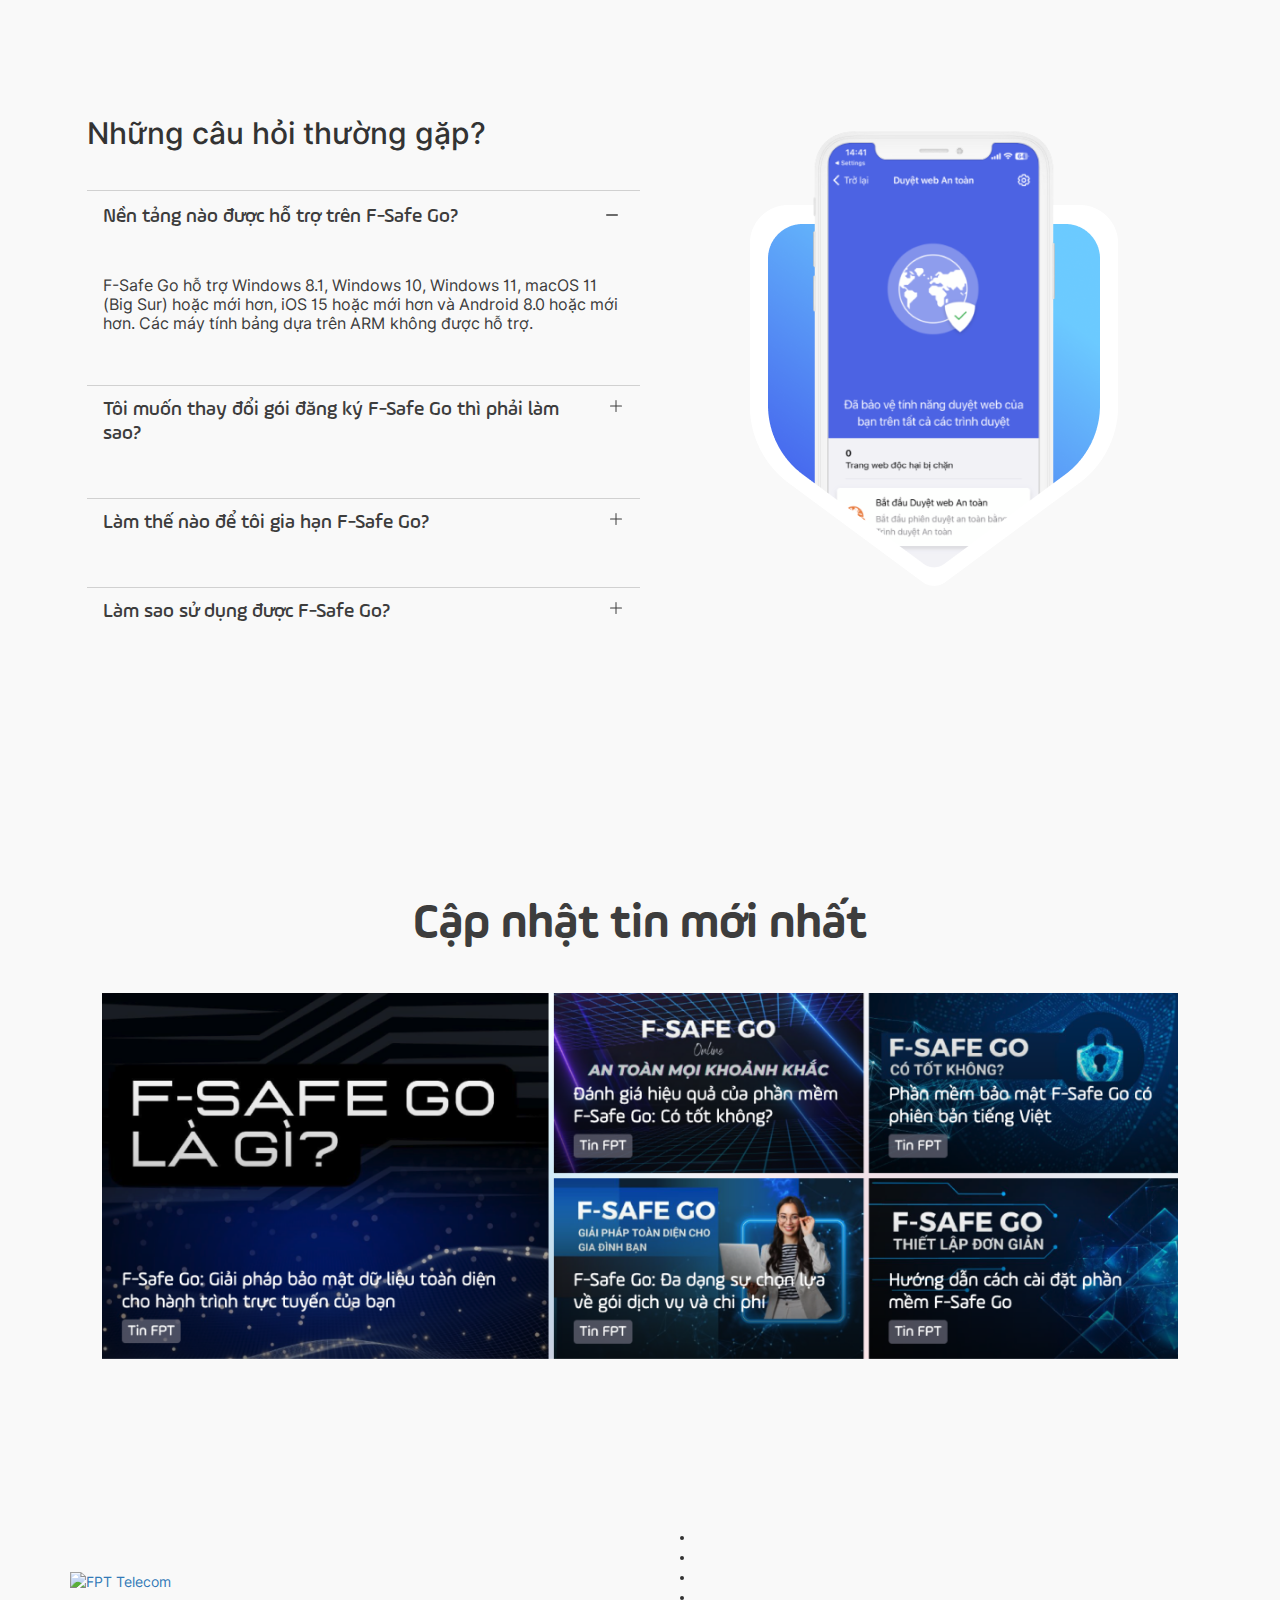
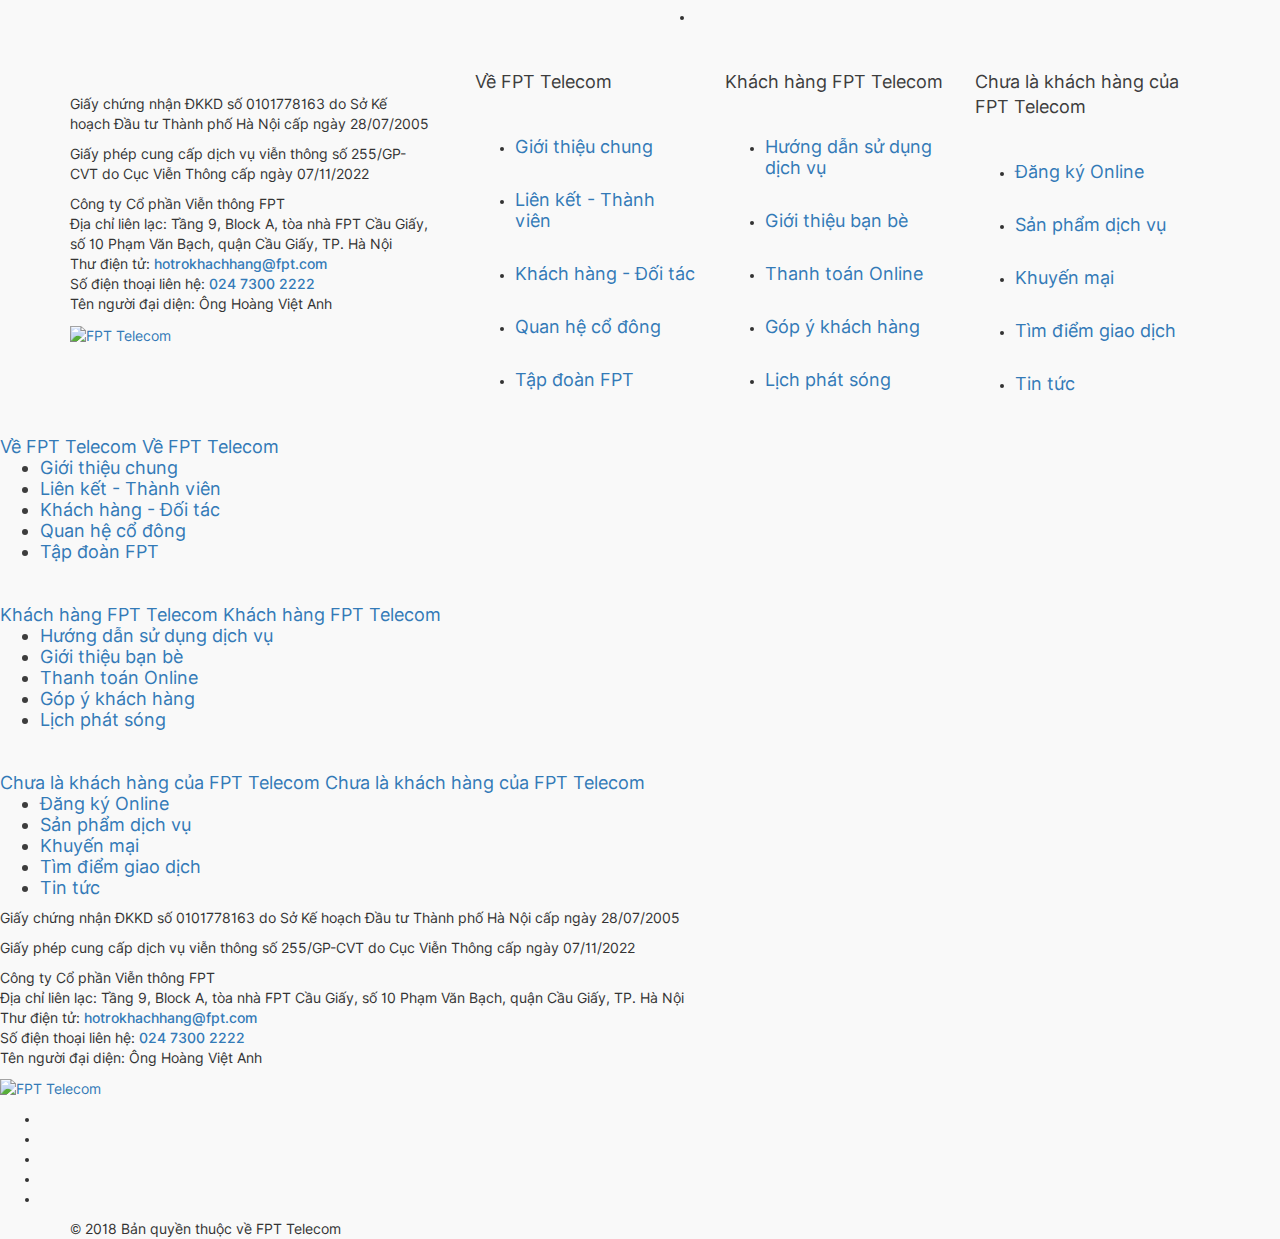
==== commit 3517fa30: "first commit" ====
--- a/index.html
+++ b/index.html
@@ -28,26 +28,50 @@
         crossorigin="anonymous"></script>
     <link rel="stylesheet" href="https://cdnjs.cloudflare.com/ajax/libs/animate.css/4.1.1/animate.min.css" />
     <script src="https://cdn.jsdelivr.net/npm/jquery@3.7.1/dist/jquery.slim.min.js"></script>
+
+    <link rel="stylesheet" type="text/css" href="./assets/css/bootstrap.min.css">
     <link rel="stylesheet" type="text/css" href="./assets/css/style.css" />
-
-    <script src="https://code.jquery.com/jquery-3.7.1.min.js"
-        integrity="sha256-/JqT3SQfawRcv/BIHPThkBvs0OEvtFFmqPF/lYI/Cxo=" crossorigin="anonymous"></script>
-
+    <link href="https://fpt.vn/assets/frontend/css/font-face.min.css" rel="stylesheet" type="text/css" />
+    <link href="https://fpt.vn/assets/frontend/css/font-awesome.min.css" rel="stylesheet" type="text/css" />
+
+    <link href="./assets/owl.carousel/owl.carousel.min.css" rel="stylesheet" type="text/css" />
+
+
+    <link href="https://fpt.vn/assets/assetv2/css/layout.css?V=1.25.1" rel="stylesheet" type="text/css">
+    <link href="https://fpt.vn/assets/assetv2/css/responsive.css?V=1.25.2" rel="stylesheet" type="text/css">
+    <link href="https://fpt.vn/assets/assetv2/owl.carousel/owl-inet.css?V=1.20.4" rel="stylesheet" type="text/css" />
+    <style>
+        .title-footer-item {
+            line-height: 25px;
+            padding-bottom: 10px;
+        }
+    </style>
+    <script src="https://fpt.vn/assets/frontend/js/jquery-2.2.3.min.js" type="text/javascript"></script>
+    <script src="./assets/owl.carousel/owl.carousel.min.js" type="text/javascript"></script>
+    <script src="https://fpt.vn/assets/assetv2/owl.carousel/owl-inet.js" type="text/javascript"></script>
     <script src="./assets/js/main.js"></script>
     <script src="./assets/js/menu.js"></script>
     <script src="./assets/js/url.js"></script>
-
+    <script type="application/ld+json">
+        {
+          "@context": "http://schema.org",
+          "@type": "WebSite",
+          "name" : "Khách hàng cá nhân",
+          "alternateName" : "Website chính thức cung cấp đầy đủ, chính xác thông tin về Internet FPT, Truyền hình FPT, FPT Play, FPT Play Box, FPT Camera, Foxpay, Fshare, Hi FPT - Trang chủ",
+          "url" : ""
+        }
+        </script>
 </head>
 
 <body>
     <header>
         <div class="header-title">
             <div class="logo-header">
-                <a>
+                <a href="https://fpt.vn/vi">
                     <img src="./assets/image/header/logo-fpt.svg" alt="logo-fpt" width="auto" height="64">
                 </a>
                 <img src="./assets/image/header/logo-center.svg" alt="logo-center" style="padding: 0 16px;">
-                <a>
+                <a href="/">
                     <img src="./assets/image/header/logo-fsafe-go.svg" alt="logo-fsafe-go" width="auto" height="64">
                 </a>
             </div>
@@ -56,7 +80,7 @@
                     <div class="collapse navbar-collapse" id="navbarNavDropdown">
                         <ul class="navbar-nav">
                             <li class="nav-item">
-                                <a class="nav-link" aria-current="page" href="#">Trang chủ</a>
+                                <a class="nav-link" aria-current="page" href="/">Trang chủ</a>
                             </li>
                             <li class="nav-item dropdown">
                                 <a class="nav-link dropdown-toggle" href="#" role="button" data-bs-toggle="dropdown"
@@ -64,15 +88,18 @@
                                     Tính năng nổi bật
                                 </a>
                                 <ul class="dropdown-menu">
-                                    <li><a class="dropdown-item" href="#">Bảo vệ truy cập trên Browser</a></li>
-                                    <li><a class="dropdown-item" href="#">Ngăn nguy cơ lộ dữ liệu cá nhân</a></li>
-                                    <li><a class="dropdown-item" href="#">Chống theo dõi với VPN</a></li>
-                                    <li><a class="dropdown-item" href="#">Bảo vệ thiết bị</a></li>
-                                    <li><a class="dropdown-item" href="#">Bảo vệ trẻ nhỏ</a></li>
+                                    <li><a class="dropdown-item" href="/page-detail-1.html">Bảo vệ truy cập trên
+                                            Browser</a></li>
+                                    <li><a class="dropdown-item" href="/page-detail-2.html">Ngăn nguy cơ lộ dữ liệu cá
+                                            nhân</a></li>
+                                    <li><a class="dropdown-item" href="/page-detail-3.html">Chống theo dõi với VPN</a>
+                                    </li>
+                                    <li><a class="dropdown-item" href="/page-detail-4.html">Bảo vệ thiết bị</a></li>
+                                    <li><a class="dropdown-item" href="/page-detail-5.html">Bảo vệ trẻ nhỏ</a></li>
                                 </ul>
                             </li>
                             <li class="nav-item">
-                                <a class="nav-link" href="#">Bảng giá</a>
+                                <a class="nav-link" href="#item-content-4">Bảng giá</a>
                             </li>
                             <li class="nav-item dropdown">
                                 <a class="nav-link dropdown-toggle" href="#" role="button" data-bs-toggle="dropdown"
@@ -80,8 +107,8 @@
                                     Hướng dẫn
                                 </a>
                                 <ul class="dropdown-menu">
-                                    <li><a class="dropdown-item" href="#">Hướng dẫn đăng ký</a></li>
-                                    <li><a class="dropdown-item" href="#">FAQs</a></li>
+                                    <li><a class="dropdown-item" href="#item-content-5">Hướng dẫn đăng ký</a></li>
+                                    <li><a class="dropdown-item" href="#item-content-6">FAQs</a></li>
                                 </ul>
                             </li>
                             <li class="nav-item">
@@ -95,25 +122,33 @@
                 </nav>
             </div>
             <div class="button-header">
-                <button>Đăng ký</button>
+                <button id="scrollButton" target="_blank"
+                    onclick="goto('https://shop.fpt.vn/fsafe-go/register/fsafe-go-5d',1)">Đăng
+                    ký</button>
             </div>
 
 
         </div>
     </header>
-    <div class="body-content">
-        <div class="item-content item-content-1">
+    <div class="body-content" style="margin-top: 80px;">
+        <div class="item-content item-content-1" id="item-content-1">
             <div class="row">
+                <div class="col-6 text-center item-1-mobile">
+
+                    <img src="./assets/image/content/home-content-1.png" alt="home-1" width="auto" height="auto"
+                        class="home-1">
+
+                </div>
                 <div class="col-6">
                     <div class="content-text">
-                        <h1>F-Safe Go</h1>
+                        <h1>F-Safe Go:</h1>
                         <h2>Online <strong>an toàn</strong></h2>
                         <h4>
                             F-Safe Go là ứng dụng bảo mật hợp tác giữa FPT Telecom và Tập đoàn bảo mật F-Scure tại Phần
                             Lan, giúp bảo vệ thiết bị của bạn khỏi Vi-rút, phần mềm độc hại, lừa đảo, ứng dụng theo dõi
                             và các mối đe dọa trực tuyến khác.
                         </h4>
-                        <a href="#">
+                        <a href="#item-content-3">
                             <div class="button-click-lv1">
                                 <img src="./assets/image/content/button-down.png" alt="button-down-top" width="auto"
                                     height="auto" style="height: 32px;">
@@ -122,17 +157,18 @@
                         <div style="height:100px;"></div>
                     </div>
                 </div>
-                <div class="col-6 text-end">
-
-                    <img src="./assets/image/content/home-content-1.png" alt="home-1" width="auto" height="auto">
+                <div class="col-6 text-end item-1-pc">
+
+                    <img src="./assets/image/content/home-content-1.png" alt="home-1" width="auto" height="auto"
+                        class="home-1">
 
                 </div>
             </div>
 
         </div>
-        <div class="item-content item-content-2">
+        <div class="item-content item-content-2" id="item-content-2">
             <div class="row">
-                <div class="col-12" style="padding: 0 15%;">
+                <div class="col-12">
                     <div class="content-text">
                         <h2 style="font-size: 48px;">Không còn lo lắng khi lướt Internet</h2>
                         <h5>
@@ -144,8 +180,8 @@
 
             </div>
             <div class="row">
-                <div class="col-6 text-start" style="max-height: 630px;">
-                    <div class="item-content-2-left l-1">
+                <div class="col-6 text-start" style="max-height: 630px; margin-top: 16px;">
+                    <a class="item-content-2-left l-1" onclick="goto('/page-detail-1.html')">
                         <div class="l-1-text">
                             <div>
                                 <h2>Bảo vệ truy cập</h2>
@@ -159,8 +195,8 @@
                         </div>
                         <img src="./assets/image/content/image-l2-1.png" alt="image-l2-1" width="auto" height="auto"
                             style="top: 0;">
-                    </div>
-                    <div class="item-content-2-left l-2"
+                    </a>
+                    <a class="item-content-2-left l-2" onclick="goto('/page-detail-2.html')"
                         style="background: linear-gradient(0deg, #f5f5f5 0%, #ececec 100%);">
                         <div class="l-2-text">
                             <div>
@@ -176,10 +212,10 @@
                         <img src="./assets/image/content/image-l2-2.png" alt="image-l2-2" width="auto" height="auto"
                             style="bottom: 0;border-radius: 16px;">
 
-                    </div>
-                </div>
-                <div class="col-6 text-end" style="max-height: 630px;">
-                    <div class="item-content-2-right r-1">
+                    </a>
+                </div>
+                <div class="col-6 text-end" style="max-height: 630px; margin-top: 16px;">
+                    <a class="item-content-2-right r-1" onclick="goto('/page-detail-3.html')">
                         <div class="r-text">
                             <div>
                                 <h2>Bảo vệ</h2>
@@ -194,8 +230,8 @@
                         <img src="./assets/image/content/image-l2-3.png" alt="image-l2-3" width="auto" height="auto"
                             style="bottom: 0;border-radius: 16px;">
 
-                    </div>
-                    <div class="item-content-2-right r-1">
+                    </a>
+                    <a class="item-content-2-right r-1" onclick="goto('/page-detail-4.html')">
                         <div class="r-text">
                             <div>
                                 <h2>Bảo vệ trẻ nhỏ</h2>
@@ -209,8 +245,8 @@
                         <img src="./assets/image/content/image-l2-4.png" alt="image-l2-4" width="auto" height="auto"
                             style="bottom: 0;border-radius: 16px;">
 
-                    </div>
-                    <div class="item-content-2-right r-1">
+                    </a>
+                    <a class="item-content-2-right r-1" onclick="goto('/page-detail-5.html')">
                         <div class="r-text">
                             <div>
                                 <h2>Chống theo dõi</h2>
@@ -225,14 +261,16 @@
                         <img src="./assets/image/content/image-l2-5.png" alt="image-l2-5" width="auto" height="auto"
                             style="bottom: 0;border-radius: 16px;">
 
-                    </div>
+                    </a>
                 </div>
             </div>
         </div>
+        <div style="height:80px;" id="item-content-3"></div>
         <div class="item-content item-content-3">
             <div class="row" style="align-items: start;">
                 <div class="col-6 text-start">
-                    <img src="./assets/image/content/image-item-content-3.png" alt="image-item-content-3">
+                    <img src="./assets/image/content/image-item-content-3.png" alt="image-item-content-3" width="auto"
+                        class="image-item-content-3" height="auto">
                 </div>
                 <div class="col-6 text-start">
                     <h2>Một ứng dụng <span style="color: var(--Brand-Blue-Primary);">duy nhất</span></h2>
@@ -250,12 +288,12 @@
                                 <h3>Đảm bảo an toàn</h3>
                             </div>
                             <svg xmlns="http://www.w3.org/2000/svg" width="24" height="24" fill="currentColor"
-                                class="bi bi-chevron-down" viewBox="0 0 16 16" id="collapseExample1-icon">
+                                class="bi bi-chevron-down abc" viewBox="0 0 16 16" id="collapseExample1-icon">
                                 <path fill-rule="evenodd"
                                     d="M1.646 4.646a.5.5 0 0 1 .708 0L8 10.293l5.646-5.647a.5.5 0 0 1 .708.708l-6 6a.5.5 0 0 1-.708 0l-6-6a.5.5 0 0 1 0-.708" />
                             </svg>
                         </a>
-                        <div class="collapse show" id="collapseExample1">
+                        <div class="collapse collapse-t  show" id="collapseExample1">
                             <h5>Với nhóm tính năng đảm bảo an toàn, thiết bị của bạn sẽ được bảo vệ khỏi virus, mã độc;
                                 đặc biệt, bạn có thể giúp con trẻ tránh xa các nội dung độc hại hay sử dụng Internet
                                 nhiều quá mức.</h5>
@@ -301,7 +339,7 @@
                                     d="M1.646 4.646a.5.5 0 0 1 .708 0L8 10.293l5.646-5.647a.5.5 0 0 1 .708.708l-6 6a.5.5 0 0 1-.708 0l-6-6a.5.5 0 0 1 0-.708" />
                             </svg>
                         </a>
-                        <div class="collapse" id="collapseExample2">
+                        <div class="collapse collapse-t " id="collapseExample2">
                             <h5>Với nhóm tính năng bảo vệ sự riêng tư, các kết nối của bạn sẽ được mã hóa, ngăn chặn
                                 theo dõi và đánh cắp thông tin; đảm bảo lướt web an toàn khi sử dụng các mạng Wi-Fi công
                                 cộng.
@@ -348,7 +386,7 @@
                                     d="M1.646 4.646a.5.5 0 0 1 .708 0L8 10.293l5.646-5.647a.5.5 0 0 1 .708.708l-6 6a.5.5 0 0 1-.708 0l-6-6a.5.5 0 0 1 0-.708" />
                             </svg>
                         </a>
-                        <div class="collapse" id="collapseExample3">
+                        <div class="collapse collapse-t " id="collapseExample3">
                             <h5>Với nhóm tính năng đảm bảo an toàn, thiết bị của bạn sẽ được bảo vệ khỏi virus, mã độc;
                                 đặc biệt, bạn có thể giúp con trẻ tránh xa các nội dung độc hại hay sử dụng Internet
                                 nhiều quá mức.</h5>
@@ -375,9 +413,11 @@
                 </div>
             </div>
         </div>
+        <div style="height:80px;" id="item-content-4"></div>
         <div class="item-content item-content-4">
-            <h2 style="font-size: 48px;">Bảng giá</h2>
-            <h5>Sở hữu ngay một ứng dụng duy nhất để bảo vệ cùng lúc tới 25 thiết bị và mọi hoạt động của bạn
+            <h2 style="font-size: 48px;text-align: center;">Bảng giá</h2>
+            <h5 style="text-align: center;">Sở hữu ngay một ứng dụng duy nhất để bảo vệ cùng lúc tới 25 thiết bị và mọi
+                hoạt động của bạn
                 trên Internet.</h5>
             <div class="content-payment-4">
                 <div class="i-content-payment-4">
@@ -393,28 +433,41 @@
                     Thanh toán bảo mật
                 </div>
             </div>
-            <div class="row" style="align-items: center; ">
-                <div class="col">
-                    <h2>F-SAFE GO - 3</h2>
-                    <h6>Tài khoản đăng ký và bảo vệ được <br>3 thiết bị</h6>
-                    <div class="col-text-price"><strong>35.000</strong><span>vnđ/tháng</span></div>
-                    <button>Mua gói</button>
-                </div>
-                <div class="col" style="border: 3px solid  #ff730a;">
-                    <h2>F-SAFE GO - 5</h2>
-                    <h6>Tài khoản đăng ký và bảo vệ được <br>5 thiết bị</h6>
-                    <div class="col-text-price"><strong>40.000</strong><span>vnđ/tháng</span></div>
-                    <button>Mua gói</button>
-                    <img src="./assets/image/content/like-package.png" alt="like-package" class="like-package">
-                </div>
-                <div class="col">
-                    <h2>F-SAFE GO - 15</h2>
-                    <h6>Tài khoản đăng ký và bảo vệ được <br>15 thiết bị</h6>
-                    <div class="col-text-price"><strong>50.000</strong><span>vnđ/tháng</span></div>
-                    <button>Mua gói</button>
+            <div class="container-row">
+                <div class="item-4-price">
+                    <div>
+                        <h2>F-SAFE GO - 3</h2>
+                        <h6>Tài khoản đăng ký và bảo vệ được <br>3 thiết bị</h6>
+                        <div class="col-text-price"><strong>35.000</strong><span>vnđ/tháng</span></div>
+                        <button onclick="goto('https://shop.fpt.vn/fsafe-go/register/fsafe-go-3d',2)"
+                            target="_blank">Mua
+                            gói</button>
+                    </div>
+                </div>
+                <div class="item-4-price" style="border: 3px solid  #ff730a;">
+                    <div>
+                        <h2>F-SAFE GO - 5</h2>
+                        <h6>Tài khoản đăng ký và bảo vệ được <br>5 thiết bị</h6>
+                        <div class="col-text-price"><strong>40.000</strong><span>vnđ/tháng</span></div>
+                        <button onclick="goto('https://shop.fpt.vn/fsafe-go/register/fsafe-go-5d',2)"
+                            target="_blank">Mua
+                            gói</button>
+                        <img src="./assets/image/content/like-package.png" alt="like-package" class="like-package">
+                    </div>
+                </div>
+                <div class="item-4-price">
+                    <div>
+                        <h2>F-SAFE GO - 15</h2>
+                        <h6>Tài khoản đăng ký và bảo vệ được <br>15 thiết bị</h6>
+                        <div class="col-text-price"><strong>50.000</strong><span>vnđ/tháng</span></div>
+                        <button onclick="goto('https://shop.fpt.vn/fsafe-go/register/fsafe-go-15d',2)"
+                            target="_blank">Mua
+                            gói</button>
+                    </div>
                 </div>
             </div>
         </div>
+        <div style="height:80px;" id="item-content-5"></div>
         <div class="item-content item-content-5">
             <div class="row">
                 <div class="col-5">
@@ -483,6 +536,7 @@
                 </div>
             </div>
         </div>
+        <div style="height:80px;" id="item-content-6"></div>
         <div class="item-content item-content-6">
             <h2>Khách hàng nói gì về F-Safe Go</h2>
 
@@ -614,6 +668,7 @@
             </div>
 
         </div>
+        <div style="height:80px;" id="item-content-7"></div>
         <div class="item-content item-content-7">
             <div class="row" style="align-items: start;">
                 <div class="col-6 text-start">
@@ -625,12 +680,15 @@
                             <div style="width: 100%;display: flex; align-items: center;">
                                 <h3>Nền tảng nào được hỗ trợ trên F-Safe Go?</h3>
                             </div>
-                            <svg xmlns="http://www.w3.org/2000/svg" width="24" height="24" fill="currentColor"
-                                class="bi bi-dash" viewBox="0 0 16 16">
-                                <path d="M4 8a.5.5 0 0 1 .5-.5h7a.5.5 0 0 1 0 1h-7A.5.5 0 0 1 4 8" />
-                            </svg>
-                        </a>
-                        <div class="collapse show" id="collapseExample7-1">
+                            <div class="icon-bi">
+                                <svg xmlns="http://www.w3.org/2000/svg" width="24" height="24" fill="currentColor"
+                                    class="bi bi-dash" viewBox="0 0 16 16">
+                                    <path d="M4 8a.5.5 0 0 1 .5-.5h7a.5.5 0 0 1 0 1h-7A.5.5 0 0 1 4 8" />
+                                </svg>
+                            </div>
+
+                        </a>
+                        <div class="collapse collapse7 show" id="collapseExample7-1">
                             <h5>F-Safe Go hỗ trợ Windows 8.1, Windows 10, Windows 11, macOS 11 (Big Sur) hoặc mới hơn,
                                 iOS 15 hoặc mới hơn và Android 8.0 hoặc mới hơn. Các máy tính bảng dựa trên ARM không
                                 được hỗ trợ.</h5>
@@ -645,13 +703,15 @@
                                 <h3>Tôi muốn thay đổi gói đăng ký F-Safe Go thì phải làm sao?
                                 </h3>
                             </div>
-                            <svg xmlns="http://www.w3.org/2000/svg" width="16" height="16" fill="currentColor"
-                                class="bi bi-plus-lg" viewBox="0 0 16 16">
-                                <path fill-rule="evenodd"
-                                    d="M8 2a.5.5 0 0 1 .5.5v5h5a.5.5 0 0 1 0 1h-5v5a.5.5 0 0 1-1 0v-5h-5a.5.5 0 0 1 0-1h5v-5A.5.5 0 0 1 8 2" />
-                            </svg>
-                        </a>
-                        <div class="collapse" id="collapseExample7-2">
+                            <div class="icon-bi">
+                                <svg xmlns="http://www.w3.org/2000/svg" width="16" height="16" fill="currentColor"
+                                    class="bi bi-plus-lg" viewBox="0 0 16 16">
+                                    <path fill-rule="evenodd"
+                                        d="M8 2a.5.5 0 0 1 .5.5v5h5a.5.5 0 0 1 0 1h-5v5a.5.5 0 0 1-1 0v-5h-5a.5.5 0 0 1 0-1h5v-5A.5.5 0 0 1 8 2" />
+                                </svg>
+                            </div>
+                        </a>
+                        <div class="collapse collapse7" id="collapseExample7-2">
                             <h5>Nếu bạn đang sử dụng F-Safe Go và muốn thay đổi đăng ký F-Safe Go hiện có của mình, đăng
                                 nhập vào Hi FPT (bằng số điện thoại quản lý F-Safe Go) và nhấp vào mục F-Safe Go ở màn
                                 hình home. Chọn Quản lý gói F-Safe Go và chọn Thay đổi gói, chọn gói cần thay đổi và
@@ -666,13 +726,15 @@
                             <div style="width: 100%;display: flex; align-items: center;">
                                 <h3>Làm thế nào để tôi gia hạn F-Safe Go?</h3>
                             </div>
-                            <svg xmlns="http://www.w3.org/2000/svg" width="16" height="16" fill="currentColor"
-                                class="bi bi-plus-lg" viewBox="0 0 16 16">
-                                <path fill-rule="evenodd"
-                                    d="M8 2a.5.5 0 0 1 .5.5v5h5a.5.5 0 0 1 0 1h-5v5a.5.5 0 0 1-1 0v-5h-5a.5.5 0 0 1 0-1h5v-5A.5.5 0 0 1 8 2" />
-                            </svg>
-                        </a>
-                        <div class="collapse" id="collapseExample7-3">
+                            <div class="icon-bi">
+                                <svg xmlns="http://www.w3.org/2000/svg" width="16" height="16" fill="currentColor"
+                                    class="bi bi-plus-lg" viewBox="0 0 16 16">
+                                    <path fill-rule="evenodd"
+                                        d="M8 2a.5.5 0 0 1 .5.5v5h5a.5.5 0 0 1 0 1h-5v5a.5.5 0 0 1-1 0v-5h-5a.5.5 0 0 1 0-1h5v-5A.5.5 0 0 1 8 2" />
+                                </svg>
+                            </div>
+                        </a>
+                        <div class="collapse collapse7" id="collapseExample7-3">
                             <h5>Gia hạn gói F-Safe Go tại đây. Hoặc gia hạn trực tiếp trên ứng dụng F-Safe Go (Chọn
                                 profile, sau đó chọn Giới thiệu và trợ giúp, chọn Gia hạn). Đăng ký của bạn được gia hạn
                                 dựa trên đăng ký ban đầu của bạn (thời hạn cấp phép và số lượng thiết bị)</h5>
@@ -686,13 +748,15 @@
                             <div style="width: 100%;display: flex; align-items: center;">
                                 <h3>Làm sao sử dụng được F-Safe Go?</h3>
                             </div>
-                            <svg xmlns="http://www.w3.org/2000/svg" width="16" height="16" fill="currentColor"
-                                class="bi bi-plus-lg" viewBox="0 0 16 16">
-                                <path fill-rule="evenodd"
-                                    d="M8 2a.5.5 0 0 1 .5.5v5h5a.5.5 0 0 1 0 1h-5v5a.5.5 0 0 1-1 0v-5h-5a.5.5 0 0 1 0-1h5v-5A.5.5 0 0 1 8 2" />
-                            </svg>
-                        </a>
-                        <div class="collapse" id="collapseExample7-4">
+                            <div class="icon-bi">
+                                <svg xmlns="http://www.w3.org/2000/svg" width="16" height="16" fill="currentColor"
+                                    class="bi bi-plus-lg" viewBox="0 0 16 16">
+                                    <path fill-rule="evenodd"
+                                        d="M8 2a.5.5 0 0 1 .5.5v5h5a.5.5 0 0 1 0 1h-5v5a.5.5 0 0 1-1 0v-5h-5a.5.5 0 0 1 0-1h5v-5A.5.5 0 0 1 8 2" />
+                                </svg>
+                            </div>
+                        </a>
+                        <div class="collapse collapse7" id="collapseExample7-4">
                             <h5>Sau khi thực hiện mua gói thành công, khách hàng sẽ nhận được thông tin tài khoản qua
                                 SMS số điện thoại đăng ký, khách hàng thực hiện tải app F-Safe Go và đăng nhập với tài
                                 khoản đã được cung cấp.</h5>
@@ -702,25 +766,483 @@
                 </div>
                 <div class="col-6 text-center">
                     <a>
-                        <img id="i7" src="./assets/image/content/i7.png" alt="i7" width="auto" height="auto">
+                        <img id="i7" src="./assets/image/content/i7.png" alt="image-item-content-7" width="auto"
+                            height="auto" class="image-item-content-7">
 
                     </a>
                 </div>
             </div>
 
         </div>
+        <div style="height: 80px;" id="item-content-8"></div>
         <div class="item-content item-content-8">
             <h2>Cập nhật tin mới nhất</h2>
-            <a style="display: flex; width: 100%;justify-content: center;">
+            <a style=" width: 100%;justify-content: center;" class="item-8-pc"
+                onclick="goto('https://shop.fpt.vn/tin-tuc/f-safe-go-giai-phap-bao-mat-du-lieu-toan-dien-cho-hanh-trinh-truc-tuyen-cua-ban-181',2)">
                 <img id="i8" src="./assets/image/content/i8.png" alt="i8" width="auto" height="auto">
             </a>
+            <div class="item-8-mobile">
+                <a
+                    onclick="goto('https://shop.fpt.vn/tin-tuc/danh-gia-hieu-qua-cua-phan-mem-f-safe-go-co-tot-khong-182',2)"><img
+                        src="./assets/image/content/info-fsafe-1.png" alt="info-fsafe-1" width="auto" height="auto"
+                        style="width: 100%;    margin: 8px 0;"></a>
+                <a
+                    onclick="goto('https://shop.fpt.vn/tin-tuc/phan-mem-bao-mat-f-safe-go-co-phien-ban-tieng-viet-184',2)"><img
+                        src="./assets/image/content/info-fsafe-2.png" alt="info-fsafe-2" width="auto" height="auto"
+                        style="width: 100%;    margin: 8px 0;"></a>
+                <a
+                    onclick="goto('https://shop.fpt.vn/tin-tuc/f-safe-go-da-dang-su-chon-lua-ve-goi-dich-vu-va-chi-phi-183',2)"><img
+                        src="./assets/image/content/info-fsafe-3.png" alt="info-fsafe-3" width="auto" height="auto"
+                        style="width: 100%;    margin: 8px 0;"></a>
+                <a onclick="goto('https://shop.fpt.vn/tin-tuc/huong-dan-cach-cai-dat-phan-mem-f-safe-go-185',2)"><img
+                        src=" ./assets/image/content/info-fsafe-4.png" alt="info-fsafe-4" width="auto" height="auto"
+                        style="width: 100%;    margin: 8px 0;"></a>
+            </div>
         </div>
     </div>
-
-    <div style="height: 160px;"></div>
-
     </div>
+    <footer class="footer">
+        <div class="container link-footer-desktop">
+            <div class="row row-fptlogo">
+                <div class="col-sm-6">
+                    <span>
+                        <a class="logo-fpt-footer" title="FPT Telecom" href="https://fpt.vn">
+                            <img class="" src="https://fpt.vn/assets/frontend/img/footer_logo.svg" alt="FPT Telecom" />
+                        </a>
+                    </span>
+                </div>
+                <div class="col-sm-6">
+                    <ul class="foot-social">
+                        <li>
+                            <a href="https://fpt.vn/hifpt.php" style="margin: 0" target="_blank">
+                                <img class="icon"
+                                    src="https://fpt.vn/storage/upload/images/menus/social-network/foot-hifpt.png"
+                                    alt="" />
+                            </a>
+                        </li>
+                        <li>
+                            <a href="https://www.youtube.com/user/likefpt" style="margin: 0" target="_blank">
+                                <img class="icon"
+                                    src="https://fpt.vn/storage/upload/images/menus/social-network/foot-youtube.png"
+                                    alt="" />
+                            </a>
+                        </li>
+                        <li>
+                            <a href="https://www.instagram.com/fpt.telecom/" style="margin: 0" target="_blank">
+                                <img class="icon"
+                                    src="https://fpt.vn/storage/upload/images/menus/social-network/foot-instagram.png"
+                                    alt="" />
+                            </a>
+                        </li>
+                        <li>
+                            <a href="http://zalo.me/fpttelecom" style="margin: 0" target="_blank">
+                                <img class="icon"
+                                    src="https://fpt.vn/storage/upload/images/menus/social-network/foot-zalo.png"
+                                    alt="" />
+                            </a>
+                        </li>
+                        <li>
+                            <a href="https://www.facebook.com/FptTelecom/" style="margin: 0" target="_blank">
+                                <img class="icon"
+                                    src="https://fpt.vn/storage/upload/images/menus/social-network/foot-facebook.png"
+                                    alt="" />
+                            </a>
+                        </li>
+                    </ul>
+                </div>
+            </div>
+            <div class="row row-link-foot">
+                <div class="col-sm-4">
+                    <p>Giấy chứng nhận ĐKKD số 0101778163 do Sở Kế hoạch Đầu tư Thành phố Hà Nội cấp ngày 28/07/2005</p>
+                    <p>Giấy phép cung cấp dịch vụ viễn thông số 255/GP-CVT do Cục Viễn Thông cấp ngày 07/11/2022</p>
+                    <p> Công ty Cổ phần Viễn thông FPT <br /> Địa chỉ liên lạc: Tầng 9, Block A, tòa nhà FPT Cầu Giấy,
+                        số 10 Phạm
+                        Văn Bạch, quận Cầu Giấy, TP. Hà Nội <br /> Thư điện tử: <a href="mailto:hotrokhachhang@fpt.com"
+                            class="foot-hotline" style="font-weight: 500;">hotrokhachhang@fpt.com</a>
+                        <br /> Số điện thoại liên hệ: <a href="tel:02473002222" class="foot-hotline"
+                            style="font-weight: 500;">024
+                            7300 2222</a>
+                        <br /> Tên người đại diện: Ông Hoàng Việt Anh
+                    </p>
+                    <!-- <p>Hotline: <a href="tel:19006600" class="foot-hotline">1900 6600</a></p> -->
+                    <p style="margin-bottom: 0">
+                        <a href="http://online.gov.vn/Home/WebDetails/35561" target="_blank">
+                            <img alt="FPT Telecom"
+                                src="https://fpt.vn/storage/upload/images/blocks/20150827110756-dathongbao.png"
+                                style="height: 52px;" />
+                        </a>
+                    </p>
+                </div>
+                <div class="col-sm-8">
+                    <div class="col-sm-4">
+                        <h4 class="title-footer-item">Về FPT Telecom</h4>
+                        <ul class="link-footer">
+                            <li>
+                                <h4>
+                                    <a href="https://fpt.vn/vi/ve-fpt-telecom/gioi-thieu-chung.html"
+                                        title="Giới thiệu chung">Giới thiệu
+                                        chung</a>
+                                </h4>
+                            </li>
+                            <li>
+                                <h4>
+                                    <a href="https://fpt.vn/vi/ve-fpt-telecom/lien-ket-thanh-vien.html"
+                                        title="Li&ecirc;n kết - Th&agrave;nh vi&ecirc;n">Li&ecirc;n kết - Th&agrave;nh
+                                        vi&ecirc;n</a>
+                                </h4>
+                            </li>
+                            <li>
+                                <h4>
+                                    <a href="https://fpt.vn/vi/ve-fpt-telecom/khach-hang-doi-tac"
+                                        title="Kh&aacute;ch h&agrave;ng - Đối t&aacute;c">Kh&aacute;ch h&agrave;ng - Đối
+                                        t&aacute;c</a>
+                                </h4>
+                            </li>
+                            <li>
+                                <h4>
+                                    <a href="https://fpt.vn/vi/ve-fpt-telecom/quan-he-co-dong"
+                                        title="Quan hệ cổ đ&ocirc;ng">Quan hệ cổ
+                                        đ&ocirc;ng</a>
+                                </h4>
+                            </li>
+                            <li>
+                                <h4>
+                                    <a href="https://fpt.vn/vi/ve-fpt-telecom/tap-doan-fpt.html"
+                                        title="Tập đo&agrave;n FPT">Tập
+                                        đo&agrave;n FPT</a>
+                                </h4>
+                            </li>
+                        </ul>
+                    </div>
+                    <div class="col-sm-4">
+                        <h4 class="title-footer-item">Kh&aacute;ch h&agrave;ng FPT Telecom</h4>
+                        <ul class="link-footer">
+                            <li>
+                                <h4>
+                                    <a href="https://fpt.vn/vi/khach-hang-ca-nhan/ho-tro/ho-tro-thong-tin/huong-dan-su-dung"
+                                        title="Hướng dẫn sử dụng dịch vụ">Hướng dẫn sử dụng dịch vụ</a>
+                                </h4>
+                            </li>
+                            <li>
+                                <h4>
+                                    <a href="https://gioithieubanbe.fpt.vn/" target=&quot;_blank&quot;
+                                        title="Giới thiệu bạn b&egrave;">Giới thiệu bạn b&egrave;</a>
+                                </h4>
+                            </li>
+                            <li>
+                                <h4>
+                                    <a href="https://fpt.vn/pay" title="Thanh to&aacute;n Online">Thanh to&aacute;n
+                                        Online</a>
+                                </h4>
+                            </li>
+                            <li>
+                                <h4>
+                                    <a href="https://fpt.vn/vi/khach-hang-ca-nhan/ho-tro/phan-hoi-khach-hang/gop-y.html"
+                                        title="Góp ý khách hàng">Góp ý khách hàng</a>
+                                </h4>
+                            </li>
+                            <li>
+                                <h4>
+                                    <a href="https://fpt.vn/vi/khach-hang-ca-nhan/san-pham-dich-vu/truyen-hinh-fpt/lich-phat-song.html"
+                                        title="Lịch ph&aacute;t s&oacute;ng">Lịch ph&aacute;t s&oacute;ng</a>
+                                </h4>
+                            </li>
+                        </ul>
+                    </div>
+                    <div class="col-sm-4">
+                        <h4 class="title-footer-item">Chưa l&agrave; kh&aacute;ch h&agrave;ng của FPT Telecom</h4>
+                        <ul class="link-footer">
+                            <li>
+                                <h4>
+                                    <a href="https://shop.fpt.vn" target=&quot;_blank&quot;
+                                        title="Đăng k&yacute; Online">Đăng k&yacute;
+                                        Online</a>
+                                </h4>
+                            </li>
+                            <li>
+                                <h4>
+                                    <a href="https://fpt.vn/vi/khach-hang-ca-nhan/san-pham-dich-vu/internet-fpt/cap-quang-ca-nhan.html"
+                                        title="Sản phẩm dịch vụ">Sản phẩm dịch vụ</a>
+                                </h4>
+                            </li>
+                            <li>
+                                <h4>
+                                    <a href="https://fpt.vn/vi/khach-hang-ca-nhan/khuyen-mai" title="Khuyến mại">Khuyến
+                                        mại</a>
+                                </h4>
+                            </li>
+                            <li>
+                                <h4>
+                                    <a href="https://fpt.vn/vi/khach-hang-ca-nhan/ho-tro/lien-he-24-7/diem-giao-dich"
+                                        title="T&igrave;m điểm giao dịch">T&igrave;m điểm giao dịch</a>
+                                </h4>
+                            </li>
+                            <li>
+                                <h4>
+                                    <a href="https://fpt.vn/vi/khach-hang-ca-nhan/tin-tuc" title="Tin tức">Tin tức</a>
+                                </h4>
+                            </li>
+                        </ul>
+                    </div>
+                </div>
+            </div>
+
+            <div class="owl-carousel slide-logo" id="logo-foot-slide">
+                <div class="_item_logo">
+                    <a href="https://fpt.vn/vi/khach-hang-ca-nhan/san-pham-dich-vu/internet-fpt/cap-quang-ca-nhan.html"
+                        title="FPT Internet" target="_blank">
+                        <img src="https://fpt.vn/storage/upload/images/banners/logos/internet.png" alt="FPT Internet" />
+                    </a>
+                </div>
+                <div class="_item_logo">
+                    <a href="https://fptsmarthome.vn" title="FPT Smart Home" target="_blank">
+                        <img src="https://fpt.vn/storage/upload/images/banners/logos/logo-fpt-smarthome.png"
+                            alt="FPT Smart Home" />
+                    </a>
+                </div>
+                <div class="_item_logo">
+                    <a href="https://fptplay.net" title="FPT Play" target="_blank">
+                        <img src="https://fpt.vn/storage/upload/images/banners/logos/fpt-play.png" alt="FPT Play" />
+                    </a>
+                </div>
+                <div class="_item_logo">
+                    <a href="https://fptcameraiq.vn" title="FPT Camera" target="_blank">
+                        <img src="https://fpt.vn/storage/upload/images/banners/logos/camera.png" alt="FPT Camera" />
+                    </a>
+                </div>
+                <div class="_item_logo">
+                    <a href="https://fpt.vn/vi/khach-hang-ca-nhan/san-pham-dich-vu/dich-vu-online/foxpay-1.html"
+                        title="Foxpay" target="_blank">
+                        <img src="https://fpt.vn/storage/upload/images/banners/logos/foxpay-logo.png" alt="Foxpay" />
+                    </a>
+                </div>
+                <div class="_item_logo">
+                    <a href="http://fptplay.tv" title="FPT Play Box" target="_blank">
+                        <img src="https://fpt.vn/storage/upload/images/banners/logos/fpt-play-box.png"
+                            alt="FPT Play Box" />
+                    </a>
+                </div>
+                <div class="_item_logo">
+                    <a href="https://www.fshare.vn" title="Fshare" target="_blank">
+                        <img src="https://fpt.vn/storage/upload/images/banners/logos/fshare.png" alt="Fshare" />
+                    </a>
+                </div>
+                <div class="_item_logo">
+                    <a href="https://www.fsend.vn" title="Fsend" target="_blank">
+                        <img src="https://fpt.vn/storage/upload/images/banners/logos/fsend.png" alt="Fsend" />
+                    </a>
+                </div>
+                <div class="_item_logo">
+                    <a href="https://fpt.vn/vi/khach-hang-ca-nhan/san-pham-dich-vu/iot-smart-home/fpt-ihome.html"
+                        title="FPT iHome" target="_blank">
+                        <img src="https://fpt.vn/storage/upload/images/banners/logos/ihome.png" alt="FPT iHome" />
+                    </a>
+                </div>
+            </div>
+        </div>
+        <div class="link-footer-mobile">
+            <div class="accordion-link-foot">
+                <span class="target-fix-link-foot" id="accordion-link-foot"></span>
+                <div>
+                    <h4 style="white-space: nowrap;">
+                        <span class="target-fix-link-foot" id="accordion-link-foot1"></span>
+                        <a href="#accordion-link-foot1" id="open-accordion-link-foot1" title="open">Về FPT Telecom</a>
+                        <a href="#accordion-link-foot" id="close-accordion-link-foot1" title="close">Về FPT Telecom</a>
+                        <div class="accordion-link-foot-content">
+                            <ul>
+                                <li>
+                                    <a href="https://fpt.vn/vi/ve-fpt-telecom/gioi-thieu-chung.html"
+                                        title="Giới thiệu chung">Giới thiệu
+                                        chung</a>
+                                </li>
+                                <li>
+                                    <a href="https://fpt.vn/vi/ve-fpt-telecom/lien-ket-thanh-vien.html"
+                                        title="Li&ecirc;n kết - Th&agrave;nh vi&ecirc;n">Li&ecirc;n kết - Th&agrave;nh
+                                        vi&ecirc;n</a>
+                                </li>
+                                <li>
+                                    <a href="https://fpt.vn/vi/ve-fpt-telecom/khach-hang-doi-tac"
+                                        title="Kh&aacute;ch h&agrave;ng - Đối t&aacute;c">Kh&aacute;ch h&agrave;ng - Đối
+                                        t&aacute;c</a>
+                                </li>
+                                <li>
+                                    <a href="https://fpt.vn/vi/ve-fpt-telecom/quan-he-co-dong"
+                                        title="Quan hệ cổ đ&ocirc;ng">Quan hệ cổ
+                                        đ&ocirc;ng</a>
+                                </li>
+                                <li>
+                                    <a href="https://fpt.vn/vi/ve-fpt-telecom/tap-doan-fpt.html"
+                                        title="Tập đo&agrave;n FPT">Tập
+                                        đo&agrave;n FPT</a>
+                                </li>
+                            </ul>
+                        </div>
+                    </h4>
+                </div>
+                <div>
+                    <h4 style="white-space: nowrap;">
+                        <span class="target-fix-link-foot" id="accordion-link-foot7"></span>
+                        <a href="#accordion-link-foot7" id="open-accordion-link-foot7" title="open">Kh&aacute;ch
+                            h&agrave;ng FPT
+                            Telecom</a>
+                        <a href="#accordion-link-foot" id="close-accordion-link-foot7" title="close">Kh&aacute;ch
+                            h&agrave;ng FPT
+                            Telecom</a>
+                        <div class="accordion-link-foot-content">
+                            <ul>
+                                <li>
+                                    <a href="https://fpt.vn/vi/khach-hang-ca-nhan/ho-tro/ho-tro-thong-tin/huong-dan-su-dung"
+                                        title="Hướng dẫn sử dụng dịch vụ">Hướng dẫn sử dụng dịch vụ</a>
+                                </li>
+                                <li>
+                                    <a href="https://gioithieubanbe.fpt.vn/" target=&quot;_blank&quot;
+                                        title="Giới thiệu bạn b&egrave;">Giới thiệu bạn b&egrave;</a>
+                                </li>
+                                <li>
+                                    <a href="https://fpt.vn/pay" title="Thanh to&aacute;n Online">Thanh to&aacute;n
+                                        Online</a>
+                                </li>
+                                <li>
+                                    <a href="https://fpt.vn/vi/khach-hang-ca-nhan/ho-tro/phan-hoi-khach-hang/gop-y.html"
+                                        title="Góp ý khách hàng">Góp ý khách hàng</a>
+                                </li>
+                                <li>
+                                    <a href="https://fpt.vn/vi/khach-hang-ca-nhan/san-pham-dich-vu/truyen-hinh-fpt/lich-phat-song.html"
+                                        title="Lịch ph&aacute;t s&oacute;ng">Lịch ph&aacute;t s&oacute;ng</a>
+                                </li>
+                            </ul>
+                        </div>
+                    </h4>
+                </div>
+                <div>
+                    <h4 style="white-space: nowrap;">
+                        <span class="target-fix-link-foot" id="accordion-link-foot13"></span>
+                        <a href="#accordion-link-foot13" id="open-accordion-link-foot13" title="open">Chưa l&agrave;
+                            kh&aacute;ch
+                            h&agrave;ng của FPT Telecom</a>
+                        <a href="#accordion-link-foot" id="close-accordion-link-foot13" title="close">Chưa l&agrave;
+                            kh&aacute;ch
+                            h&agrave;ng của FPT Telecom</a>
+                        <div class="accordion-link-foot-content">
+                            <ul>
+                                <li>
+                                    <a href="https://shop.fpt.vn" target=&quot;_blank&quot;
+                                        title="Đăng k&yacute; Online">Đăng k&yacute;
+                                        Online</a>
+                                </li>
+                                <li>
+                                    <a href="https://fpt.vn/vi/khach-hang-ca-nhan/san-pham-dich-vu/internet-fpt/cap-quang-ca-nhan.html"
+                                        title="Sản phẩm dịch vụ">Sản phẩm dịch vụ</a>
+                                </li>
+                                <li>
+                                    <a href="https://fpt.vn/vi/khach-hang-ca-nhan/khuyen-mai" title="Khuyến mại">Khuyến
+                                        mại</a>
+                                </li>
+                                <li>
+                                    <a href="https://fpt.vn/vi/khach-hang-ca-nhan/ho-tro/lien-he-24-7/diem-giao-dich"
+                                        title="T&igrave;m điểm giao dịch">T&igrave;m điểm giao dịch</a>
+                                </li>
+                                <li>
+                                    <a href="https://fpt.vn/vi/khach-hang-ca-nhan/tin-tuc" title="Tin tức">Tin tức</a>
+                                </li>
+                            </ul>
+                        </div>
+                    </h4>
+                </div>
+            </div>
+            <div class="license-text">
+                <p>Giấy chứng nhận ĐKKD số 0101778163 do Sở Kế hoạch Đầu tư Thành phố Hà Nội cấp ngày 28/07/2005</p>
+                <p>Giấy phép cung cấp dịch vụ viễn thông số 255/GP-CVT do Cục Viễn Thông cấp ngày 07/11/2022</p>
+                <p> Công ty Cổ phần Viễn thông FPT <br /> Địa chỉ liên lạc: Tầng 9, Block A, tòa nhà FPT Cầu Giấy, số 10
+                    Phạm
+                    Văn Bạch, quận Cầu Giấy, TP. Hà Nội <br /> Thư điện tử: <a href="mailto:hotrokhachhang@fpt.com"
+                        class="foot-hotline" style="font-weight: 500;">hotrokhachhang@fpt.com</a>
+                    <br /> Số điện thoại liên hệ: <a href="tel:02473002222" class="foot-hotline"
+                        style="font-weight: 500;">024
+                        7300 2222</a>
+                    <br /> Tên người đại diện: Ông Hoàng Việt Anh
+                </p>
+                <!-- <p>Hotline: <a href="tel:19006600" class="foot-hotline">1900 6600</a></p> -->
+                <p>
+                    <a href="http://online.gov.vn/Home/WebDetails/35561" target="_blank">
+                        <img alt="FPT Telecom"
+                            src="https://fpt.vn/storage/upload/images/blocks/20150827110756-dathongbao.png"
+                            style="height: 52px;" />
+                    </a>
+                </p>
+            </div>
+            <div>
+                <ul class="foot-social social-mobile">
+                    <li>
+                        <a href="https://fpt.vn/hifpt.php" style="margin: 0" target="_blank">
+                            <img class="icon"
+                                src="https://fpt.vn/storage/upload/images/menus/social-network/foot-hifpt.png" alt="" />
+                        </a>
+                    </li>
+                    <li>
+                        <a href="https://www.youtube.com/user/likefpt" style="margin: 0" target="_blank">
+                            <img class="icon"
+                                src="https://fpt.vn/storage/upload/images/menus/social-network/foot-youtube.png"
+                                alt="" />
+                        </a>
+                    </li>
+                    <li>
+                        <a href="https://www.instagram.com/fpt.telecom/" style="margin: 0" target="_blank">
+                            <img class="icon"
+                                src="https://fpt.vn/storage/upload/images/menus/social-network/foot-instagram.png"
+                                alt="" />
+                        </a>
+                    </li>
+                    <li>
+                        <a href="http://zalo.me/fpttelecom" style="margin: 0" target="_blank">
+                            <img class="icon"
+                                src="https://fpt.vn/storage/upload/images/menus/social-network/foot-zalo.png" alt="" />
+                        </a>
+                    </li>
+                    <li>
+                        <a href="https://www.facebook.com/FptTelecom/" style="margin: 0" target="_blank">
+                            <img class="icon"
+                                src="https://fpt.vn/storage/upload/images/menus/social-network/foot-facebook.png"
+                                alt="" />
+                        </a>
+                    </li>
+                </ul>
+            </div>
+        </div>
+        <div class="copyright">
+            <div class="container"> &copy 2018 Bản quyền thuộc về FPT Telecom </div>
+        </div>
+    </footer>
+
     <script>
+        const container = document.querySelector('.container-row');
+        const items4 = document.querySelectorAll('.item-4-price');
+
+        // Calculate the total width of all items
+        const totalWidth = Array.from(items4).reduce((acc, item) => {
+            return acc + item.offsetWidth;
+        }, 0);
+
+        // Calculate the center point
+        const centerPoint = totalWidth / 2;
+
+        // Find the center item
+        let centerItem;
+        let accumulatedWidth = 0;
+        for (const item of items4) {
+            accumulatedWidth += item.offsetWidth;
+            if (accumulatedWidth >= centerPoint) {
+                centerItem = item;
+                break;
+            }
+        }
+
+        // Scroll the container to center the centerItem
+        container.scrollLeft = centerItem.offsetLeft - (container.offsetWidth - centerItem.offsetWidth) / 2;
+
+
+
+
         let items = document.querySelectorAll('.carousel .carousel-item')
 
         items.forEach((el) => {
@@ -744,51 +1266,77 @@
     <script src="https://cdn.jsdelivr.net/npm/bootstrap@5.3.0-alpha1/dist/js/bootstrap.min.js" integrity="sha384-123"
         crossorigin="anonymous"></script>
     <script>
-
-        function toggleCollapse(targetId) {
-            // Get all collapse elements
-            var collapseList = document.querySelectorAll('.item-content-3-collapse .collapse');
-            var iconList = document.querySelectorAll('.bi-chevron-down');
-
-            // Loop through each collapse element
-            collapseList.forEach(function (collapse) {
-                // Check if the current collapse element is not the target collapse
-                if (collapse.id !== targetId) {
-                    // Hide the collapse element
-                    collapse.classList.remove('show');
+        window.onload = function () {
+            var targetElement = document.getElementById('target');
+            if (targetElement) {
+                targetElement.scrollIntoView({ behavior: 'smooth' });
+            } console.log(targetElement);
+        };
+
+        function goto(url, id) {
+            if (id === 2) {
+                window.open(
+                    url,
+                    '_blank'
+                );
+            } else {
+                window.location.href = url;
+            }
+
+        }
+
+        function toggleCollapse(targetId, button) {
+            let collapseList = document.querySelectorAll('.item-content-3-collapse .collapse-t');
+            let collapseIconList = document.querySelectorAll('.item-content-3-collapse .bi-chevron-down');
+
+            console.log(collapseList, collapseIconList);
+            for (let i = 0; i < collapseList.length; i++) {
+                collapseList[i].classList.toggle('show');
+                if (collapseList[i].id.includes(targetId)) {
+                    console.log(2)
+                    collapseList[i].classList.toggle('show');
+                    collapseIconList[i].classList.toggle('abc');
                 } else {
-                    collapse.classList.add('show');
+                    console.log(1)
+                    collapseList[i].classList.remove('show');
+                    collapseIconList[i].classList.remove('abc');
                 }
-            });
-
-            // Loop through each icon
-            iconList.forEach(function (icon) {
-                // Check if the parent of the current icon is collapsed or not
-                var isCollapsed = icon.parentElement.nextElementSibling.classList.contains('show');
-                // Add or remove 'abc' class based on collapse state
-                if (!isCollapsed) {
-                    icon.classList.add('abc');
-                } else {
-                    icon.classList.remove('abc');
-                }
-            });
+            }
         }
+
         function toggleCollapse2(targetId) {
             // Get all collapse elements
-            var collapseList = document.querySelectorAll('.item-content-7-collapse .collapse');
-
-            // Loop through each collapse element
-            collapseList.forEach(function (collapse) {
-                console.log(collapse);
-                // Check if the current collapse element is not the target collapse
-                if (collapse.id !== targetId) {
-                    // Hide the collapse element
-                    collapse.classList.remove('show');
-
+            var collapseList = document.querySelectorAll('.item-content-7-collapse .collapse7');
+            var collapseIconList = document.querySelectorAll('.item-content-7-collapse .icon-bi');
+
+            for (var i = 0; i < collapseList.length; i++) {
+                collapseList[i].classList.toggle('show');
+                // collapseList[i].classList.toggle('show');
+                if (collapseList[i].id === targetId) {
+                    collapseList[i].classList.toggle('show');
+                    collapseIconList[i].classList.toggle('bi-dash');
+                    collapseIconList[i].classList.toggle('bi-plus-lg');
+                    if (collapseIconList[i].classList.contains('bi-dash')) {
+                        collapseIconList[i].innerHTML = `
+                    <svg xmlns="http://www.w3.org/2000/svg" width="24" height="24" fill="currentColor" class="bi bi-dash" viewBox="0 0 16 16">
+                        <path d="M4 8a.5.5 0 0 1 .5-.5h7a.5.5 0 0 1 0 1h-7A.5.5 0 0 1 4 8" />
+                    </svg>`;
+                    } else {
+                        collapseIconList[i].innerHTML = `
+                    <svg xmlns="http://www.w3.org/2000/svg" width="16" height="16" fill="currentColor" class="bi bi-plus-lg" viewBox="0 0 16 16">
+                        <path fill-rule="evenodd" d="M8 2a.5.5 0 0 1 .5.5v5h5a.5.5 0 0 1 0 1h-5v5a.5.5 0 0 1-1 0v-5h-5a.5.5 0 0 1 0-1h5v-5A.5.5 0 0 1 8 2" />
+                    </svg>`;
+                    }
                 } else {
-                    collapse.classList.add('show');
+                    collapseList[i].classList.remove('show');
+                    collapseIconList[i].classList.remove('bi-dash');
+                    collapseIconList[i].classList.add('bi-plus-lg');
+                    collapseIconList[i].innerHTML = `
+                <svg xmlns="http://www.w3.org/2000/svg" width="16" height="16" fill="currentColor" class="bi bi-plus-lg" viewBox="0 0 16 16">
+                    <path fill-rule="evenodd" d="M8 2a.5.5 0 0 1 .5.5v5h5a.5.5 0 0 1 0 1h-5v5a.5.5 0 0 1-1 0v-5h-5a.5.5 0 0 1 0-1h5v-5A.5.5 0 0 1 8 2" />
+                </svg>`;
                 }
-            });
+            }
         }
         function toggleVideo() {
             console.log(111);
--- a/assets/css/style.css
+++ b/assets/css/style.css
@@ -158,12 +158,12 @@
   width: 100vw;
 }
 body {
-  background-color: transparent;
+  background-color: #f9f9f9 !important;
 }
 
 header {
-  position: sticky;
-  top: 0;
+  position: fixed;
+  top: -1px;
   z-index: 1020;
   padding: 0.75rem 8%;
   background: #fff;
@@ -178,6 +178,7 @@
 header .logo-header {
   justify-content: start;
   width: 110%;
+  display: flex;
 }
 header .nav-header {
   justify-content: center;
@@ -255,10 +256,9 @@
 .dropdown-item {
   color: var(--Icon-Text-Secondary) !important;
   font-size: 16px;
-  font-style: normal;
-  font-weight: 500;
-  line-height: normal;
-  padding: 16px 0;
+  font-weight: 500 !important;
+  line-height: normal !important;
+  padding: 16px 0 !important;
   opacity: 0.5;
   border-bottom: 1px solid #e7e7e7;
 }
@@ -302,9 +302,7 @@
 /* .body-content .item-content img {
   width: 100%;
 } */
-.body-content .item-content-1 img {
-  width: 85%;
-}
+
 .item-content-1 .button-click-lv1 {
   display: flex;
   width: 44px;
@@ -371,23 +369,23 @@
   margin: 0;
 }
 h5 {
-  color: var(--Icon-Text-Primary);
-  font-size: 16px;
-  font-style: normal;
-  font-weight: 400;
-  line-height: normal;
-  padding-top: 32px;
-  margin: 0;
+  color: var(--Icon-Text-Primary) !important;
+  font-size: 16px !important;
+  font-style: normal !important;
+  font-weight: 400 !important;
+  line-height: normal !important;
+  padding-top: 32px !important;
+  margin: 0 !important;
 }
 h6 {
-  padding: unset;
-  margin: 0;
-  color: var(--Icon-Text-Primary);
-  font-size: 16px;
-  font-style: normal;
-  font-weight: 400;
-  line-height: normal;
-  margin: 0;
+  padding: unset !important;
+  margin: 0 !important;
+  color: var(--Icon-Text-Primary) !important;
+  font-size: 16px !important;
+  font-style: normal !important;
+  font-weight: 400 !important;
+  line-height: normal !important;
+  margin: 0 !important;
 }
 
 .item-content-2-left {
@@ -396,18 +394,21 @@
   margin: 16px;
   border-radius: 20px;
   background: linear-gradient(254deg, #6bcaff -0.68%, #4564ed 100%);
+  background-color: linear-gradient(254deg, #6bcaff -0.68%, #4564ed 100%);
   flex: 1 0 0;
   align-self: stretch;
   position: relative;
+  display: flex;
 }
 .l-1-text {
   padding: 16px;
   display: grid;
-  width: 80%;
+  width: 100%;
   color: #fff;
   height: 100%;
   display: grid;
   align-items: end;
+  z-index: 1;
 }
 .l-1-text h2 {
   font-size: 40px;
@@ -420,7 +421,6 @@
   font-style: normal;
   font-weight: 500;
   line-height: normal;
-
   font-family: "VL-AmpleSoft", sans-serif !important;
 }
 .r-text {
@@ -432,23 +432,25 @@
   display: grid;
   align-items: end;
   text-align: left;
+  z-index: 1;
 }
 .r-text h2 {
   font-size: 40px;
   font-style: normal;
   font-weight: 500;
   line-height: normal;
-
+  margin: 0;
   font-family: "VL-AmpleSoft", sans-serif !important;
 }
 .l-2-text {
   padding: 16px;
   display: grid;
-  width: 80%;
+  width: 100%;
   color: var(--Icon-Text-Primary);
   height: 100%;
   display: grid;
   align-items: start;
+  z-index: 1;
 }
 .item-content-2-right {
   width: 100%;
@@ -461,6 +463,10 @@
   background: linear-gradient(0deg, #f5f5f5 0%, #ececec 100%);
   position: relative;
 }
+.item-content-2-right img {
+  position: absolute;
+  right: 0;
+}
 .item-content-2-left h2,
 .item-content-2-right h2 {
   animation: 0.7s forwards hoverAnimationTopToBottom;
@@ -489,6 +495,7 @@
   border: 0.5px solid #fff;
   box-shadow: rgba(0, 0, 0, 0.1) 0px 10px 15px -3px,
     rgba(0, 0, 0, 0.05) 0px 4px 6px -2px;
+  background: linear-gradient(254deg, #6bcaff -0.68%, #4564ed 100%);
 }
 .item-content-2-left img {
   position: absolute;
@@ -542,7 +549,6 @@
 }
 
 .item-content-4 {
-  display: flex;
   padding: 32px 60px !important;
   flex-direction: column;
   align-items: center;
@@ -571,12 +577,9 @@
 .item-content-4 h6 {
   padding-top: 16px !important;
 }
-.content-payment-4 {
-  display: flex;
-  align-items: center;
-}
+
 .i-content-payment-4 {
-  margin: 0 8px;
+  margin: 8px;
   border-radius: 24px;
   background: #f5f5f5;
   display: flex;
@@ -584,7 +587,382 @@
   align-items: center;
   gap: 12px;
 }
-.item-content-4 .col {
+.col-text-price strong {
+  color: #3d3d3d;
+  text-align: center;
+  font-family: "VL-AmpleSoft", sans-serif !important;
+  font-size: 48px;
+  font-style: normal;
+  font-weight: 400;
+  line-height: normal;
+  margin: 0;
+}
+.col-text-price span {
+  color: #3d3d3d;
+  text-align: center;
+  font-family: "VL-AmpleSoft", sans-serif !important;
+  font-size: 16px;
+  font-style: normal;
+  font-weight: 500;
+  line-height: normal;
+  margin: 0;
+}
+
+.item-content-5 {
+}
+.i5-col-content {
+  display: flex;
+  width: 100%;
+  align-items: center;
+}
+.item-content-5 h2 {
+  font-size: 48px;
+  color: var(--Icon-Text-Dark, #252525);
+  font-family: "VL-AmpleSoft", sans-serif !important;
+  font-style: normal;
+  font-weight: 400;
+  line-height: normal;
+  margin: 0;
+  margin-bottom: 24px;
+}
+.i5-circle h2 {
+  font-size: 38px;
+  color: var(--Icon-Text-Dark, #252525);
+  font-family: "VL-AmpleSoft", sans-serif !important;
+  font-style: normal;
+  font-weight: 400;
+  line-height: normal;
+  margin-left: -24px;
+  margin-right: 12px;
+}
+.i5-circle {
+  display: flex;
+}
+.image-video {
+  width: 100%;
+}
+
+.item-content-6 {
+  display: grid;
+  justify-content: center;
+}
+.item-content-6 h2 {
+  margin-bottom: 40px;
+  color: var(--Icon-Text-Primary);
+  text-align: center;
+  font-family: "VL-AmpleSoft", sans-serif !important;
+  font-size: 48px;
+  font-style: normal;
+  font-weight: 400;
+  line-height: normal;
+}
+
+.i6-cus-said {
+  margin: 12px;
+  padding: 24px;
+  background: #fff;
+  border-radius: 12px;
+  flex-direction: column;
+  justify-content: space-between;
+  align-items: center;
+}
+.i6-cus {
+  display: flex;
+  width: 100%;
+  align-items: center;
+  justify-content: flex-start;
+  max-height: 300px;
+  /* margin: 24px 0; */
+}
+.i6-cus img {
+  width: 64px;
+  border-radius: 50%;
+  margin-right: 16px;
+}
+.item-content-6 h5 {
+  margin: 0;
+  padding: 0 !important;
+  height: 230px;
+}
+
+.i6-cus h6 {
+  margin: 0;
+  padding: 0;
+}
+.i6-cus h3 {
+  margin: 0;
+  padding: 0;
+  color: var(--Icon-Text-Primary);
+  font-family: "VL-AmpleSoft", sans-serif !important;
+  font-size: 20px;
+  font-style: normal;
+  font-weight: 400;
+  line-height: normal;
+}
+
+.item-content-7-collapse {
+  margin-top: 40px;
+  display: grid;
+  width: 100%;
+  border-top: 1px solid #d1d1d1;
+  padding: 12px 16px;
+  gap: 12px;
+  align-self: stretch;
+}
+.item-content-7-collapse .i7-collapse {
+  display: flex;
+  width: 100%;
+  gap: 12px;
+  align-self: stretch;
+  color: var(--Icon-Text-Primary);
+}
+
+.item-content-8 {
+  display: grid;
+  justify-content: center;
+}
+.item-content-8 h2 {
+  margin-bottom: 40px;
+  color: var(--Icon-Text-Primary);
+  text-align: center;
+  font-family: "VL-AmpleSoft", sans-serif !important;
+  font-size: 48px;
+  font-style: normal;
+  font-weight: 400;
+  line-height: normal;
+}
+
+.item-content-8 img {
+  width: 100%;
+}
+
+.like-package {
+  position: absolute;
+  top: -2px;
+  right: -2px;
+  border-radius: 0 16px 0 0;
+}
+
+.play-image-video {
+}
+/* Define the animation */
+@keyframes rotateChevron {
+  from {
+    transform: rotate(0deg);
+  }
+  to {
+    transform: rotate(10deg);
+  }
+}
+/* Apply the animation to the chevron icon */
+.collapse.show + .i3-collapse .bi-chevron-down {
+  animation: rotateChevron 0.3s forwards;
+}
+@media only screen and (max-width: 1098px) {
+  header img {
+    height: 24px;
+  }
+  header .logo-header {
+    justify-content: start;
+    width: 200%;
+  }
+  header .nav-header {
+    display: none;
+  }
+  .col-5 {
+    width: 100%;
+  }
+  .col-6 {
+    width: 100%;
+  }
+  .col-7 {
+    width: 100%;
+  }
+  .row {
+    display: flex;
+    align-items: center;
+    justify-content: center;
+  }
+}
+
+@media only screen and (min-width: 1099px) {
+  header img {
+    height: 32px;
+  }
+  header .logo-header {
+    justify-content: start;
+    width: 100%;
+  }
+  header .nav-header {
+    display: flex;
+  }
+  .row {
+    display: flex;
+    align-items: center;
+  }
+  .col-6 {
+    width: 50%;
+  }
+}
+.carousel-item {
+  transition: transform 1s ease-in-out;
+}
+
+@media (max-width: 767px) {
+  .carousel-inner .carousel-item > div {
+    display: none !important;
+  }
+  .carousel-inner .carousel-item > div:first-child {
+    display: block !important;
+  }
+  .carousel-control-next {
+    right: 0px;
+  }
+  .carousel-control-prev {
+    left: 0px;
+  }
+  .item-content-1 .home-1 {
+    width: 100%;
+  }
+  .item-content-2 .content-text {
+    padding: 0 24px;
+  }
+  .item-content-2-left,
+  .item-content-2-right {
+    width: 92%;
+  }
+  .item-content-2 .item-content-2-left img {
+    position: absolute;
+    right: 0;
+    width: 75%;
+  }
+  .content-payment-4 {
+    display: grid;
+    align-items: center;
+    justify-content: center;
+  }
+  .item-content-4 {
+    padding: 32px 24px !important;
+  }
+  .image-item-content-3,
+  .image-item-content-7 {
+    width: 100%;
+  }
+  .container-row {
+    justify-content: normal;
+  }
+  .item-4-price {
+    width: 100%;
+  }
+  .item-1-mobile {
+    display: block;
+  }
+  .item-1-pc {
+    display: none;
+  }
+  header {
+    padding: 0.75rem 4%;
+  }
+  .body-content {
+    padding: 0.75rem 4%;
+  }
+  .item-8-pc {
+    display: none;
+  }
+  .item-8-mobile {
+    display: block;
+  }
+}
+
+.carousel-inner .carousel-item.active,
+.carousel-inner .carousel-item-next,
+.carousel-inner .carousel-item-prev {
+  display: flex;
+}
+
+/* medium and up screens */
+@media (min-width: 768px) {
+  .carousel-inner .carousel-item-end.active,
+  .carousel-inner .carousel-item-next {
+    transform: translateX(100%);
+  }
+
+  .carousel-inner .carousel-item-start.active,
+  .carousel-inner .carousel-item-prev {
+    transform: translateX(-100%);
+  }
+  .carousel-control-next {
+    right: -100px;
+  }
+  .carousel-control-prev {
+    left: -100px;
+  }
+  .item-content-1 .home-1 {
+    width: 85%;
+  }
+  .item-content-2 .content-text {
+    padding: 0 15%;
+  }
+  .item-content-2-left,
+  .item-content-2-right {
+    width: 100%;
+  }
+  .item-content-2 .item-content-2-left img {
+    position: absolute;
+    right: 0;
+  }
+  .content-payment-4 {
+    display: flex;
+    align-items: center;
+    justify-content: center;
+  }
+  .item-content-4 {
+    padding: 32px 60px !important;
+  }
+  .container-row {
+    justify-content: center;
+  }
+  .item-4-price {
+    width: auto;
+  }
+  .item-1-mobile {
+    display: none;
+  }
+  .item-1-pc {
+    display: block;
+  }
+  header {
+    padding: 0.75rem 8%;
+  }
+  .body-content {
+    padding: 0.75rem 8%;
+  }
+  .item-8-pc {
+    display: flex;
+  }
+  .item-8-mobile {
+    display: none;
+  }
+}
+
+.carousel-inner .carousel-item-end,
+.carousel-inner .carousel-item-start {
+  transform: translateX(0);
+}
+.abc {
+  transform: rotate(180deg); /* Xoay bi-chevron-down 180 độ */
+}
+.container-row {
+  display: flex;
+  overflow-x: auto;
+  scroll-snap-type: x mandatory;
+  -webkit-overflow-scrolling: touch; /* For smooth scrolling on iOS */
+}
+
+.item-4-price {
+  flex: 0 0 auto;
+  margin-right: 10px;
+  scroll-snap-align: center;
   position: relative;
   display: flex;
   padding: 48px 32px;
@@ -593,7 +971,7 @@
   border-radius: 24px;
   border: 1.5px solid #e0e0e0;
   background: #fff;
-  margin: 0 16px;
+  margin: 16px;
 }
 .item-content-4 .col-text-price {
   display: flex;
@@ -617,260 +995,22 @@
   font-style: normal;
   font-weight: 500;
   line-height: normal;
-}
-.col-text-price strong {
-  color: #3d3d3d;
-  text-align: center;
-  font-family: "VL-AmpleSoft", sans-serif !important;
-  font-size: 48px;
-  font-style: normal;
-  font-weight: 400;
-  line-height: normal;
-  margin: 0;
-}
-.col-text-price span {
-  color: #3d3d3d;
-  text-align: center;
-  font-family: "VL-AmpleSoft", sans-serif !important;
-  font-size: 16px;
-  font-style: normal;
-  font-weight: 500;
-  line-height: normal;
-  margin: 0;
-}
-
-.item-content-5 {
-}
-.i5-col-content {
-  display: flex;
-  width: 100%;
-  align-items: center;
-}
-.item-content-5 h2 {
-  font-size: 48px;
-  color: var(--Icon-Text-Dark, #252525);
-  font-family: "VL-AmpleSoft", sans-serif !important;
-  font-style: normal;
-  font-weight: 400;
-  line-height: normal;
-  margin: 0;
-  margin-bottom: 24px;
-}
-.i5-circle h2 {
-  font-size: 38px;
-  color: var(--Icon-Text-Dark, #252525);
-  font-family: "VL-AmpleSoft", sans-serif !important;
-  font-style: normal;
-  font-weight: 400;
-  line-height: normal;
-  margin-left: -24px;
-  margin-right: 12px;
-}
-.i5-circle {
-  display: flex;
-}
-.image-video {
-  height: 500px;
-  width: 100%;
-}
-
-.item-content-6 {
-  display: grid;
-  justify-content: center;
-}
-.item-content-6 h2 {
-  margin-bottom: 40px;
-  color: var(--Icon-Text-Primary);
-  text-align: center;
-  font-family: "VL-AmpleSoft", sans-serif !important;
-  font-size: 48px;
-  font-style: normal;
-  font-weight: 400;
-  line-height: normal;
-}
-
-.i6-cus-said {
-  margin: 12px;
-  padding: 24px;
-  background: #fff;
-  border-radius: 12px;
-  flex-direction: column;
-  justify-content: space-between;
-  align-items: center;
-}
-.i6-cus {
-  display: flex;
-  width: 100%;
-  align-items: center;
-  justify-content: flex-start;
-  max-height: 300px;
-  /* margin: 24px 0; */
-}
-.i6-cus img {
-  width: 64px;
-  border-radius: 50%;
-  margin-right: 16px;
-}
-.item-content-6 h5 {
-  margin: 0;
-  padding: 0;
-  height: 180px;
-}
-
-.i6-cus h6 {
-  margin: 0;
-  padding: 0;
-}
-.i6-cus h3 {
-  margin: 0;
-  padding: 0;
-  color: var(--Icon-Text-Primary);
-  font-family: "VL-AmpleSoft", sans-serif !important;
-  font-size: 20px;
-  font-style: normal;
-  font-weight: 400;
-  line-height: normal;
-}
-
-.item-content-7-collapse {
-  margin-top: 40px;
-  display: grid;
-  width: 100%;
-  border-top: 1px solid #d1d1d1;
-  padding: 12px 16px;
-  gap: 12px;
-  align-self: stretch;
-}
-.item-content-7-collapse .i7-collapse {
-  display: flex;
-  width: 100%;
-  gap: 12px;
-  align-self: stretch;
-  color: var(--Icon-Text-Primary);
-}
-
-.item-content-8 {
-  display: grid;
-  justify-content: center;
-}
-.item-content-8 h2 {
-  margin-bottom: 40px;
-  color: var(--Icon-Text-Primary);
-  text-align: center;
-  font-family: "VL-AmpleSoft", sans-serif !important;
-  font-size: 48px;
-  font-style: normal;
-  font-weight: 400;
-  line-height: normal;
-}
-
-.item-content-8 img {
-  width: 100%;
-}
-
-.like-package {
-  position: absolute;
-  top: 0;
-  right: 0;
-  border-radius: 0 16px 0 0;
-}
-
-.play-image-video {
-}
-/* Define the animation */
-@keyframes rotateChevron {
-  from {
-    transform: rotate(0deg);
-  }
-  to {
-    transform: rotate(10deg);
-  }
-}
-/* Apply the animation to the chevron icon */
-.collapse.show + .i3-collapse .bi-chevron-down {
-  animation: rotateChevron 0.3s forwards;
-}
-@media only screen and (max-width: 1098px) {
-  header img {
-    height: 24px;
-  }
-  header .logo-header {
-    justify-content: start;
-    width: 200%;
-  }
-  header .nav-header {
-    display: none;
-  }
-  .col-6 {
-    width: 100%;
-  }
-  .row {
-    display: flex;
-    align-items: center;
-    justify-content: center;
-  }
-}
-
-@media only screen and (min-width: 1099px) {
-  header img {
-    height: 32px;
-  }
-  header .logo-header {
-    justify-content: start;
-    width: 100%;
-  }
-  header .nav-header {
-    display: flex;
-  }
-  .row {
-    display: flex;
-    align-items: center;
-  }
-  .col-6 {
-    width: 50%;
-  }
-}
-.carousel-item {
-  transition: transform 1s ease-in-out;
-}
-.carousel-control-prev {
-  left: -100px;
-}
-.carousel-control-next {
-  right: -100px;
-}
-@media (max-width: 767px) {
-  .carousel-inner .carousel-item > div {
-    display: none !important;
-  }
-  .carousel-inner .carousel-item > div:first-child {
-    display: block !important;
-  }
-}
-
-.carousel-inner .carousel-item.active,
-.carousel-inner .carousel-item-next,
-.carousel-inner .carousel-item-prev {
-  display: flex;
-}
-
-/* medium and up screens */
-@media (min-width: 768px) {
-  .carousel-inner .carousel-item-end.active,
-  .carousel-inner .carousel-item-next {
-    transform: translateX(100%);
-  }
-
-  .carousel-inner .carousel-item-start.active,
-  .carousel-inner .carousel-item-prev {
-    transform: translateX(-100%);
-  }
-}
-
-.carousel-inner .carousel-item-end,
-.carousel-inner .carousel-item-start {
-  transform: translateX(0);
-}
-.abc {
-  transform: rotate(180deg); /* Xoay bi-chevron-down 180 độ */
-}
+  width: 100%;
+}
+a {
+  text-decoration: none !important;
+}
+a:hover {
+  text-decoration: none !important;
+  background-color: transparent !important;
+}
+.bi-plus-lg::before {
+  content: none !important;
+  display: none;
+}
+.bi-dash::before {
+  content: none !important;
+}
+.navbar {
+  margin: 0;
+}
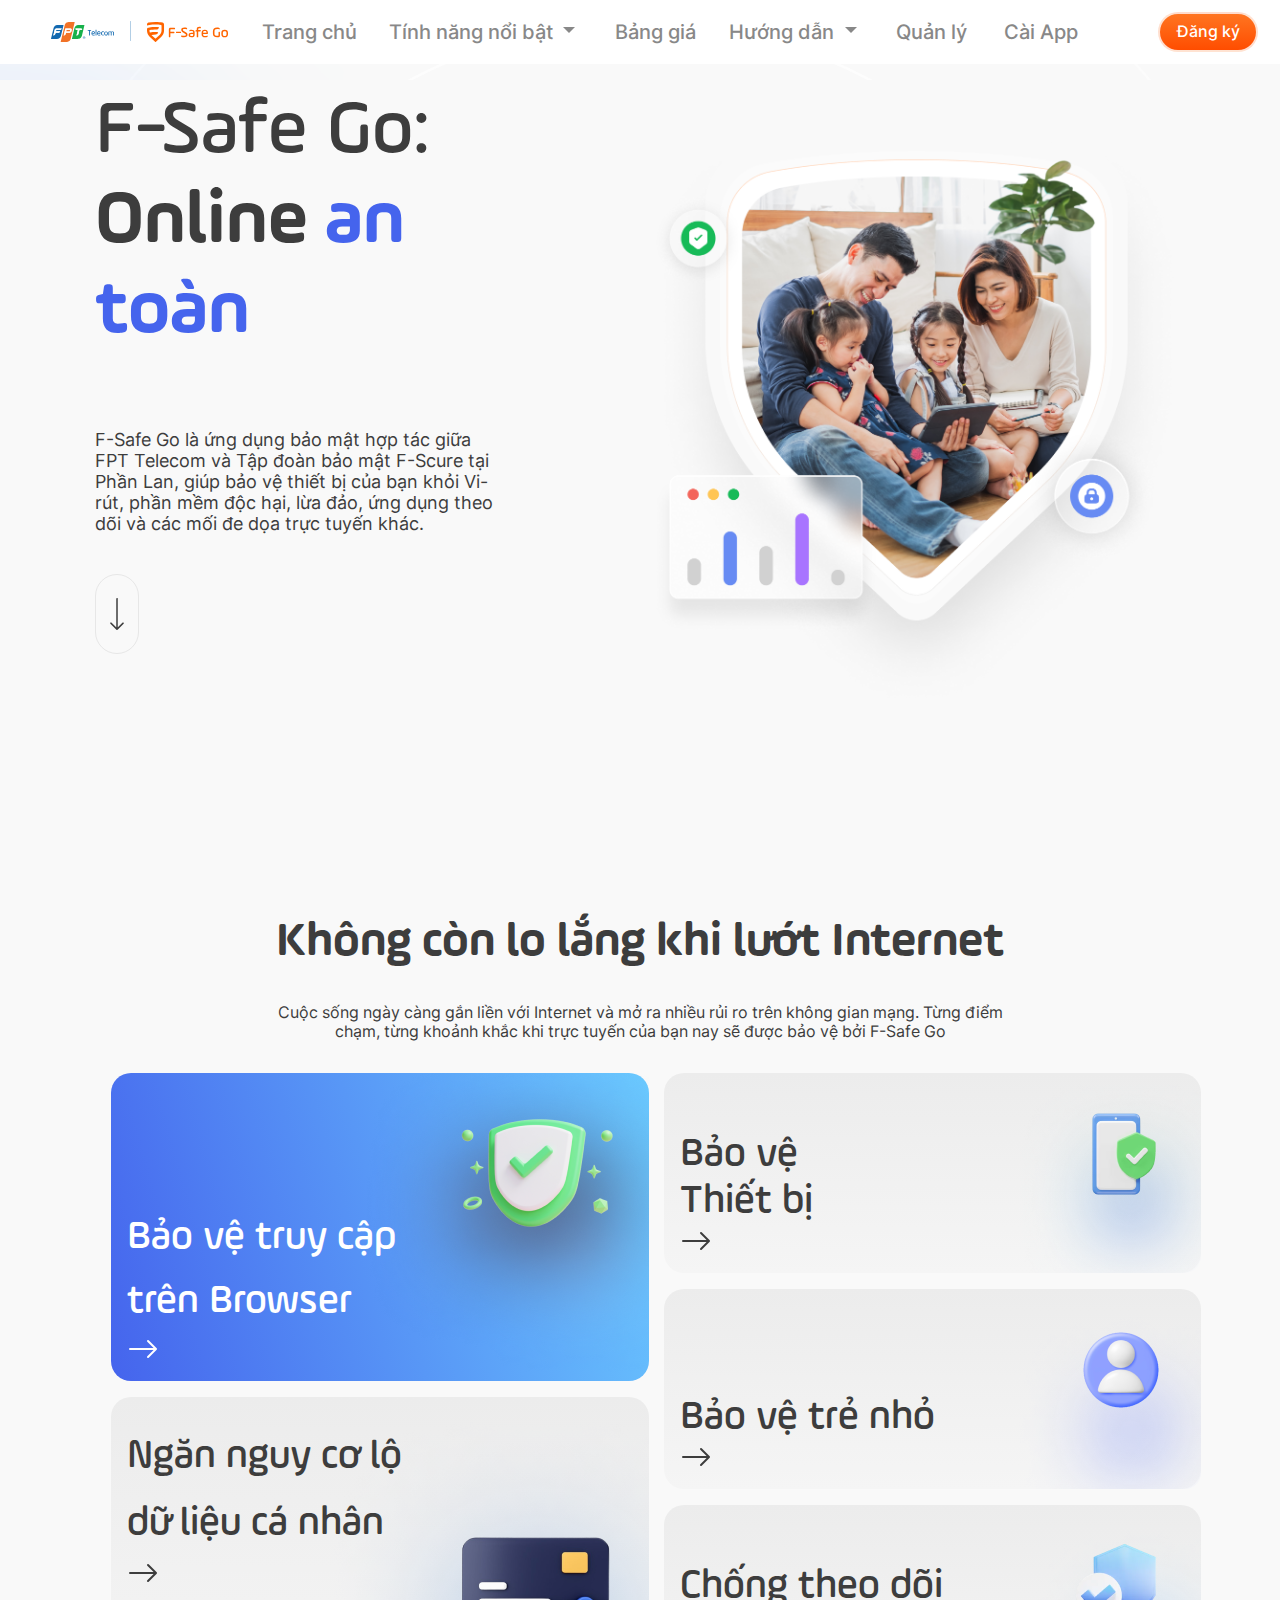
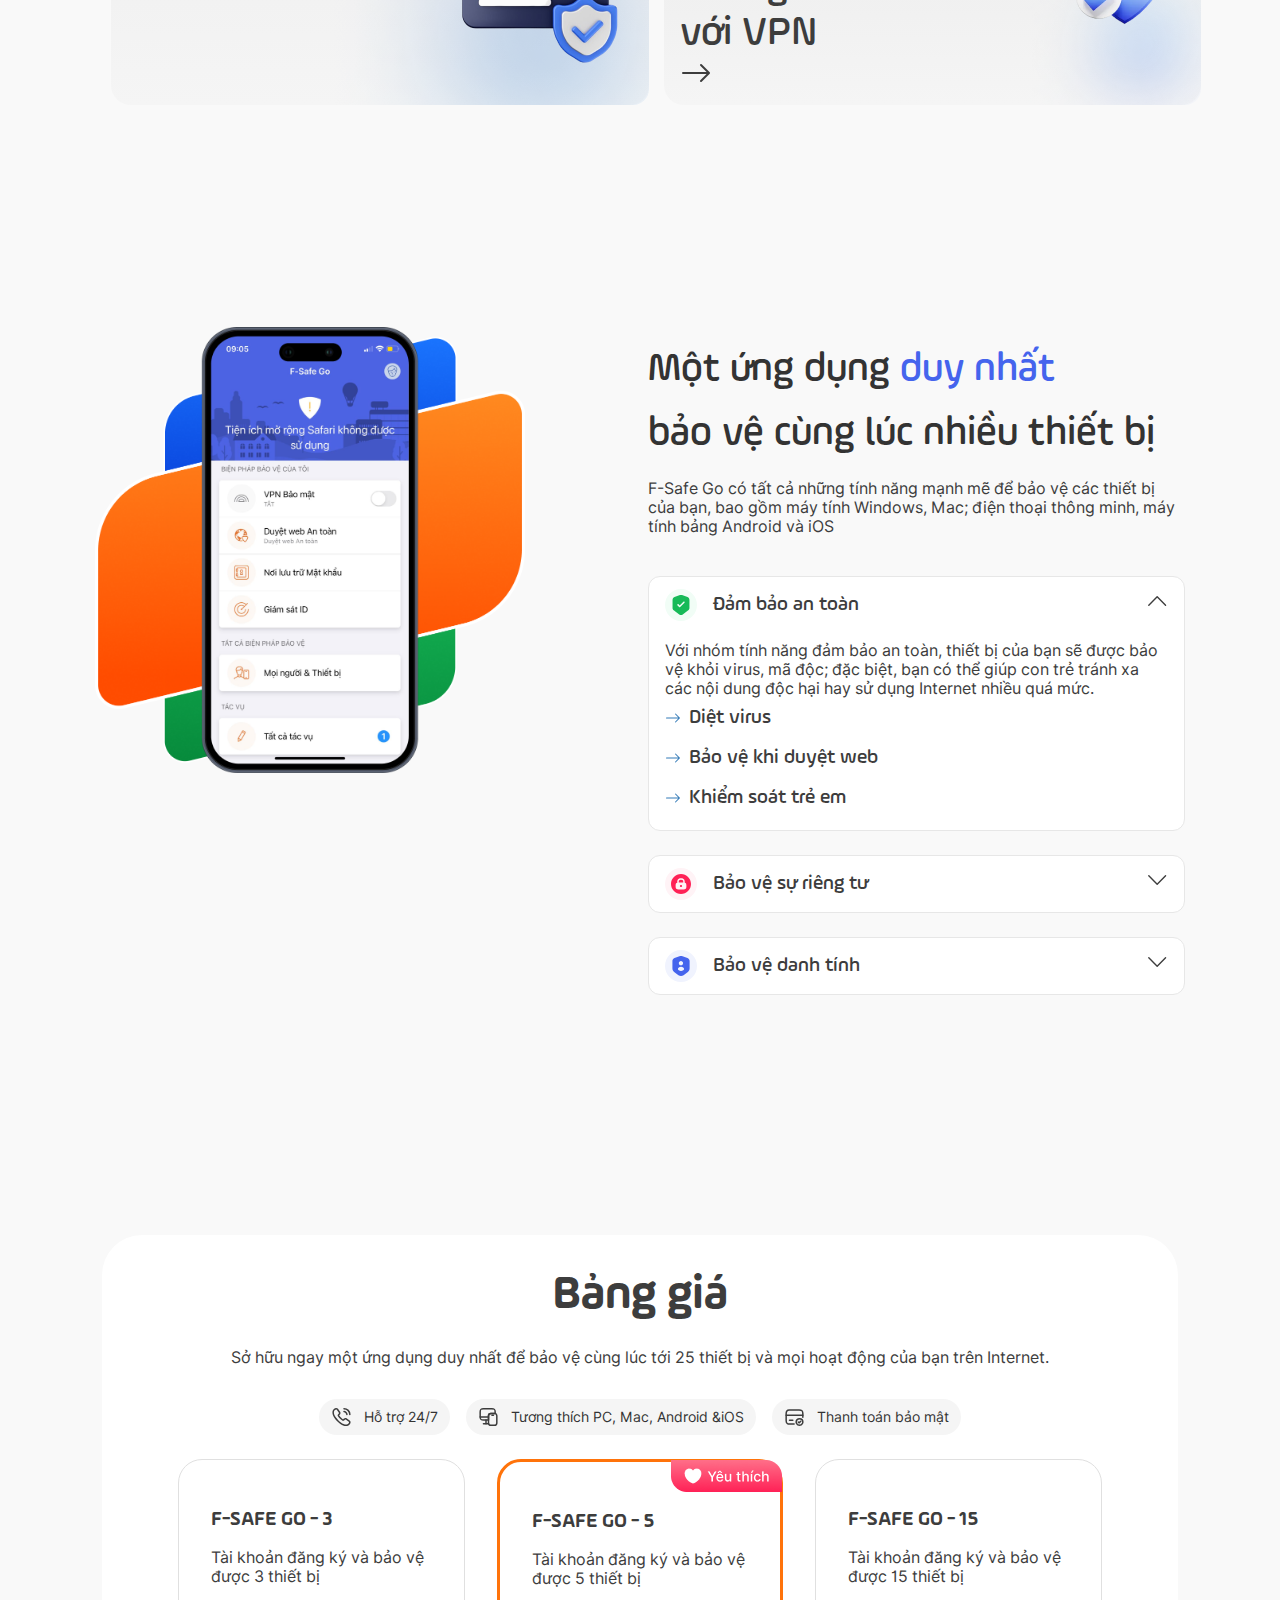
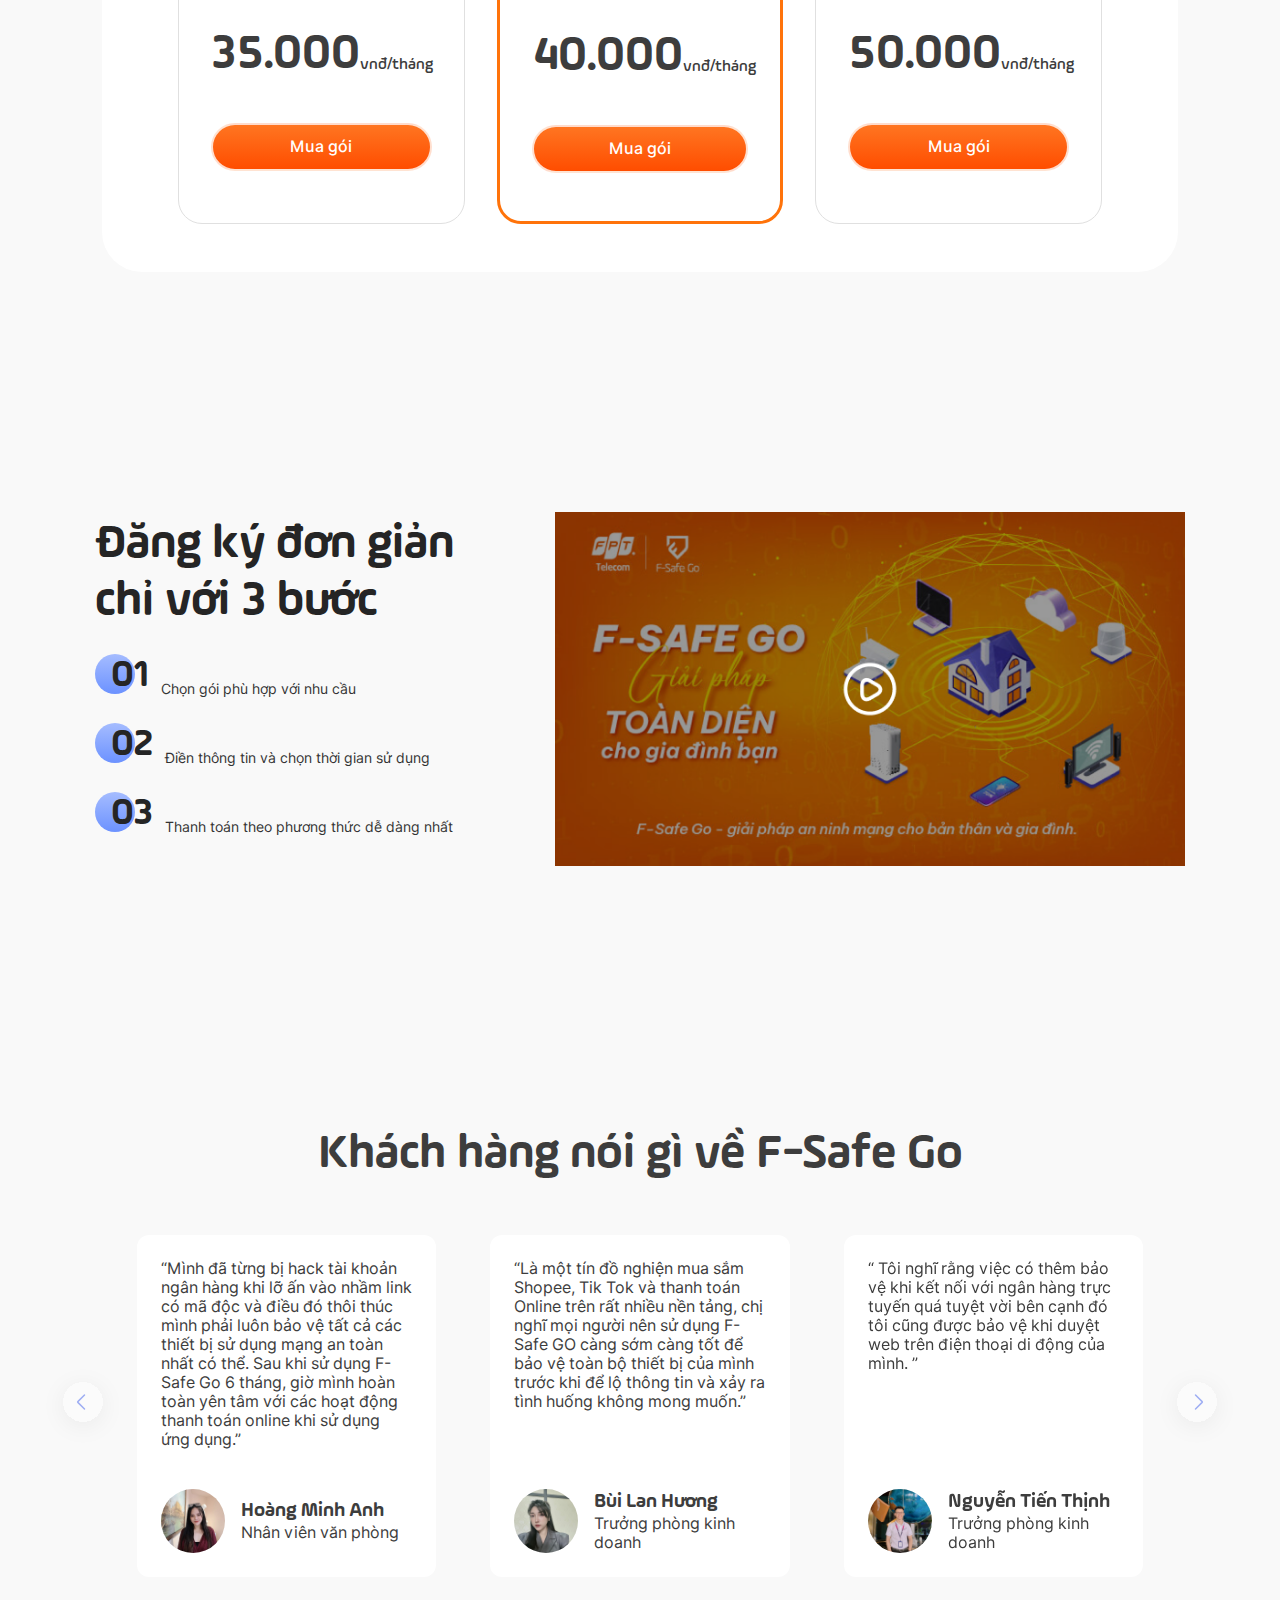
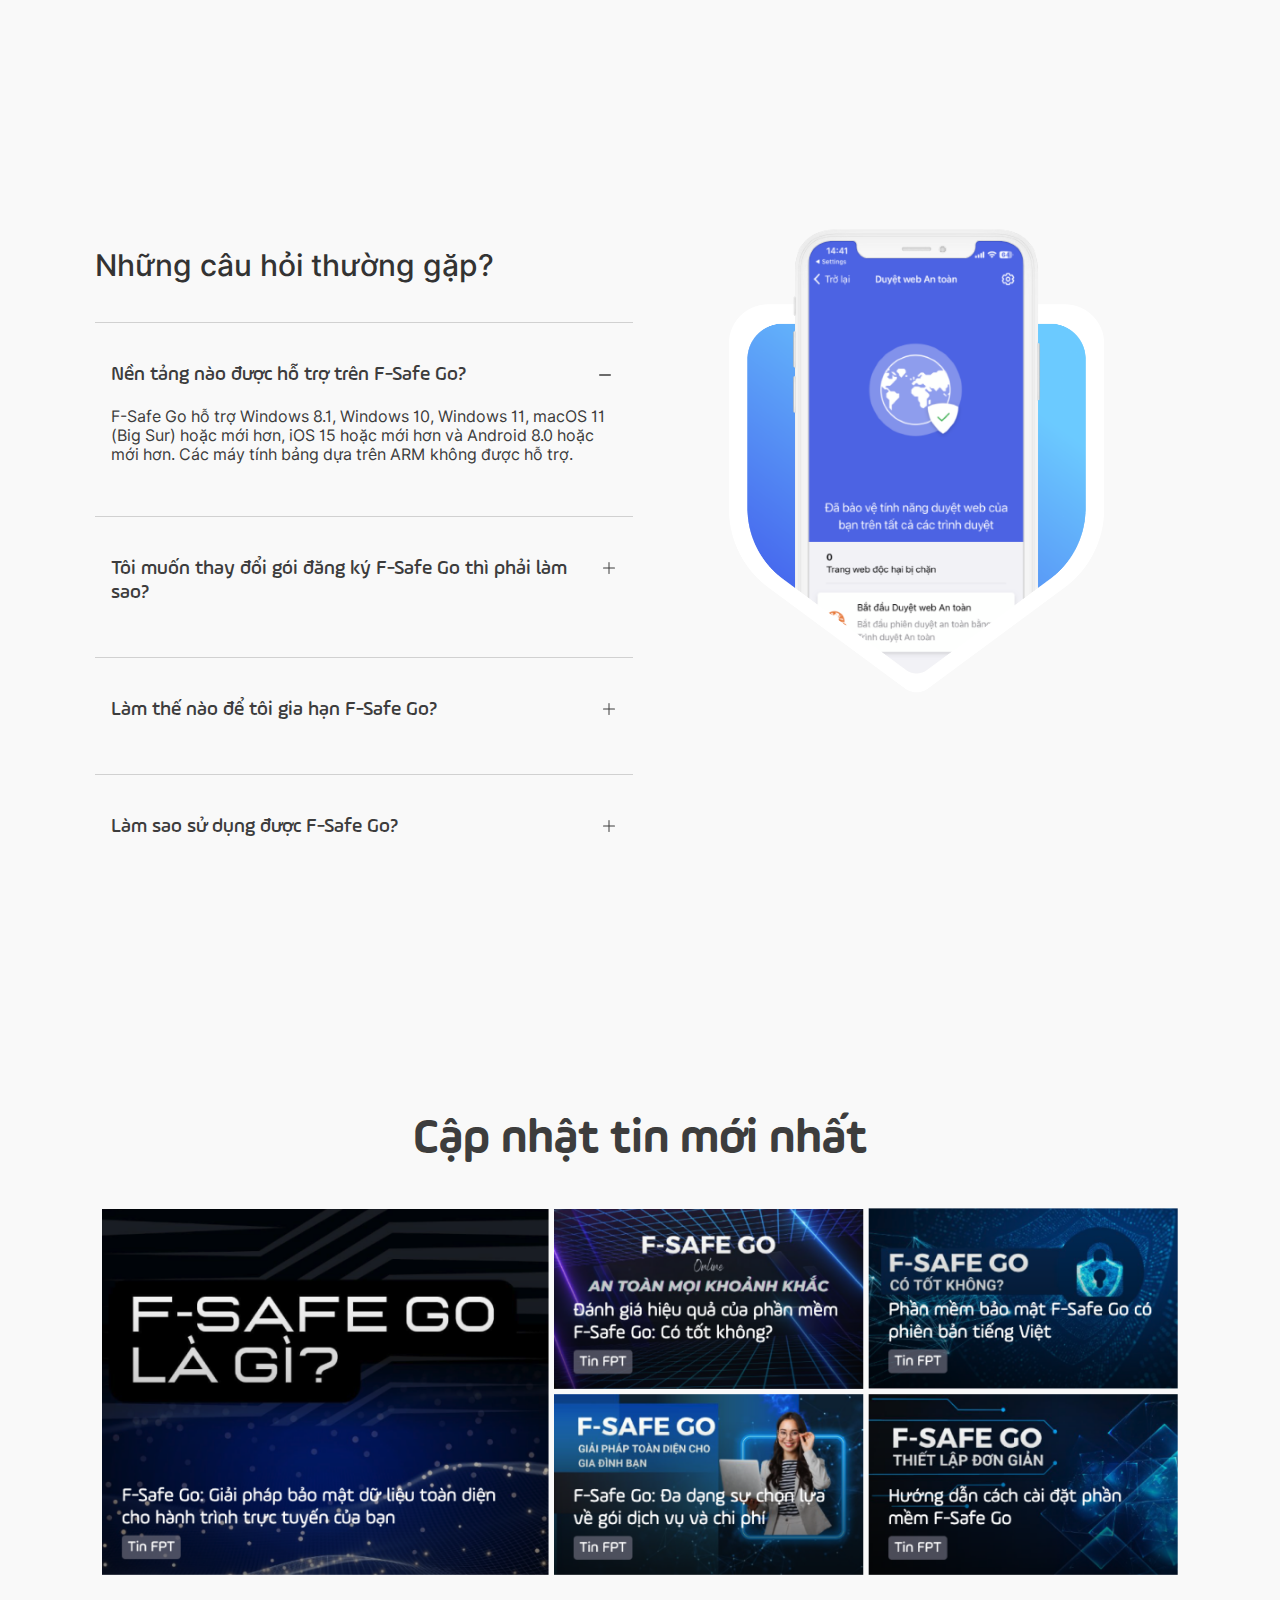
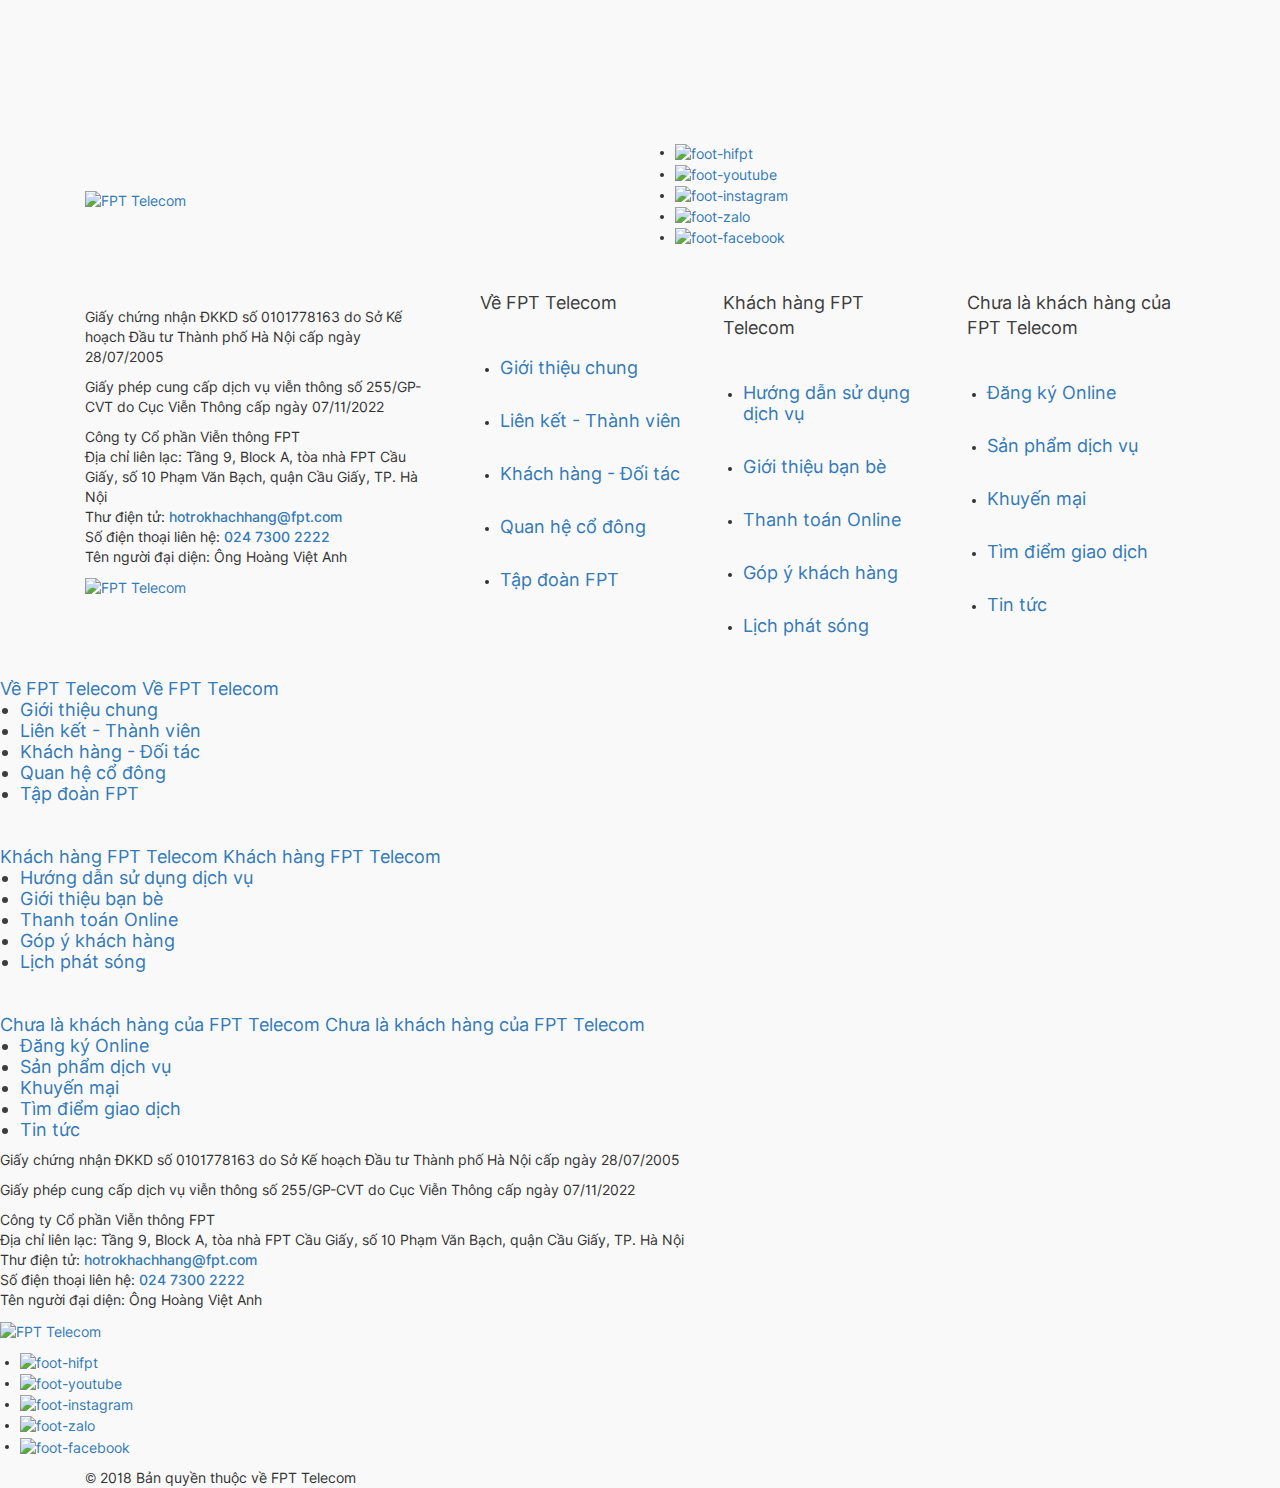
==== commit 62951df2: "update code" ====
--- a/index.html
+++ b/index.html
@@ -5,7 +5,7 @@
     <meta charset="UTF-8">
     <title>F-Safe Go, Online an toàn mọi khoảnh khắc</title>
     <meta name="description"
-        content="F-Safe go: Giải pháp bảo mật toàn diện cho cả gia đình – hợp tác giữa FPT Telecom và Tập đoàn bảo mật F-Secure số 1 tại Phần Lan, đã đạt giải Bảo mật tốt nhất từ AV-Test - giúp bảo vệ các thiết bị Máy tính và Điện thoại khỏi các cuộc tấn công mạng và bảo vệ quyền riêng tư, cũng như dữ liệu cá nhân của người dùng trước các hiểm họa mất an toàn từ Internet." />
+        content="F-Safe Go: giải pháp Internet an toàn - giúp bảo vệ thiết bị của bạn khỏi Vi-rút, phần mềm độc hại, lừa đảo, ứng dụng theo dõi và các mối đe dọa trực tuyến khác." />
     <meta name="keywords" content="Fsafe go, phần mềm diệt virus, phần mềm quét virus" />
     <meta name="author" content="FPT Telecom" />
     <!-- Mobile Specific Meta -->
@@ -15,22 +15,25 @@
     <meta name="msapplication-TileColor" content="#ffffff">
     <meta name="theme-color" content="#ffffff">
     <meta name="keywords" content="Hi FPT, hifpt, FPT Telecom, F-Safe Go, FSafeGo , FSafe Go" />
+
     <meta property="og:url" content="">
     <meta property="og:type" content="article">
-    <meta property="og:title" content="Đăng ký online F-Safe Go dễ dàng, bảo đảm online an toàn">
+    <meta property="og:title" content="Đăng ký F-Safe Go dễ dàng, đảm bảo Internet an toàn">
     <meta property="og:description"
-        content="F-Safe go: Giải pháp bảo mật toàn diện cho cả gia đình – hợp tác giữa FPT Telecom và Tập đoàn bảo mật F-Secure số 1 tại Phần Lan, đã đạt giải Bảo mật tốt nhất từ AV-Test - giúp bảo vệ các thiết bị Máy tính và Điện thoại khỏi các cuộc tấn công mạng và bảo vệ quyền riêng tư, cũng như dữ liệu cá nhân của người dùng trước các hiểm họa mất an toàn từ Internet.">
-    <meta property="og:image" content="./favicons/thumb-web.png">
-    <link href="https://cdn.jsdelivr.net/npm/bootstrap@5.3.2/dist/css/bootstrap.min.css" rel="stylesheet"
-        integrity="sha384-T3c6CoIi6uLrA9TneNEoa7RxnatzjcDSCmG1MXxSR1GAsXEV/Dwwykc2MPK8M2HN" crossorigin="anonymous" />
-    <script src="https://cdn.jsdelivr.net/npm/bootstrap@5.3.2/dist/js/bootstrap.bundle.min.js"
-        integrity="sha384-C6RzsynM9kWDrMNeT87bh95OGNyZPhcTNXj1NW7RuBCsyN/o0jlpcV8Qyq46cDfL"
+        content="F-Safe Go: giải pháp Internet an toàn - giúp bảo vệ thiết bị của bạn khỏi Vi-rút, phần mềm độc hại, lừa đảo, ứng dụng theo dõi và các mối đe dọa trực tuyến khác.">
+    <meta property="og:image" content="https://hi-static.fpt.vn/sys/hifpt/pnc_pdx/img/banner-fsafe-go.png" />
+    <meta property="og:image:type" content="image/png" />
+    <meta property="og:image:width" content="436" />
+    <meta property="og:image:height" content="228" />
+    <link rel="stylesheet" href="./assets/bootstrap/css/bootstrap.min.css">
+    <link rel="stylesheet" href="https://cdnjs.cloudflare.com/ajax/libs/animate.css/4.1.1/animate.min.css" />
+    <script src="https://cdn.jsdelivr.net/npm/jquery@3.5.1/dist/jquery.slim.min.js"
+        integrity="sha384-DfXdz2htPH0lsSSs5nCTpuj/zy4C+OGpamoFVy38MVBnE+IbbVYUew+OrCXaRkfj"
         crossorigin="anonymous"></script>
-    <link rel="stylesheet" href="https://cdnjs.cloudflare.com/ajax/libs/animate.css/4.1.1/animate.min.css" />
-    <script src="https://cdn.jsdelivr.net/npm/jquery@3.7.1/dist/jquery.slim.min.js"></script>
-
+    <script src="./assets/bootstrap/js/bootstrap.min.js"></script>
     <link rel="stylesheet" type="text/css" href="./assets/css/bootstrap.min.css">
     <link rel="stylesheet" type="text/css" href="./assets/css/style.css" />
+    <link rel="stylesheet" type="text/css" href="./assets/css/popup-left.css" />
     <link href="https://fpt.vn/assets/frontend/css/font-face.min.css" rel="stylesheet" type="text/css" />
     <link href="https://fpt.vn/assets/frontend/css/font-awesome.min.css" rel="stylesheet" type="text/css" />
 
@@ -46,12 +49,15 @@
             padding-bottom: 10px;
         }
     </style>
+    <script src="https://kjur.github.io/jsrsasign/jsrsasign-latest-all-min.js"></script>
     <script src="https://fpt.vn/assets/frontend/js/jquery-2.2.3.min.js" type="text/javascript"></script>
     <script src="./assets/owl.carousel/owl.carousel.min.js" type="text/javascript"></script>
     <script src="https://fpt.vn/assets/assetv2/owl.carousel/owl-inet.js" type="text/javascript"></script>
     <script src="./assets/js/main.js"></script>
     <script src="./assets/js/menu.js"></script>
     <script src="./assets/js/url.js"></script>
+    <script src="./assets/js/custom.js"></script>
+    <script src="./assets/js/setup-tracking.js"></script>
     <script type="application/ld+json">
         {
           "@context": "http://schema.org",
@@ -61,17 +67,27 @@
           "url" : ""
         }
         </script>
+
+
 </head>
 
 <body>
     <header>
         <div class="header-title">
+
+            <a class="icon-left-menu" id="openModalBtn">
+                <svg xmlns="http://www.w3.org/2000/svg" width="24" height="24" viewBox="0 0 24 24" fill="none">
+                    <path d="M3 7H21" stroke="#3D3D3D" stroke-width="1.5" stroke-linecap="round" />
+                    <path d="M3 12H21" stroke="#3D3D3D" stroke-width="1.5" stroke-linecap="round" />
+                    <path d="M3 17H21" stroke="#3D3D3D" stroke-width="1.5" stroke-linecap="round" />
+                </svg>
+            </a>
             <div class="logo-header">
-                <a href="https://fpt.vn/vi">
+                <a onclick="goto('https://shop.fpt.vn/#sec-combo-skycam',1)">
                     <img src="./assets/image/header/logo-fpt.svg" alt="logo-fpt" width="auto" height="64">
                 </a>
                 <img src="./assets/image/header/logo-center.svg" alt="logo-center" style="padding: 0 16px;">
-                <a href="/">
+                <a onclick="goto('/',1)">
                     <img src="./assets/image/header/logo-fsafe-go.svg" alt="logo-fsafe-go" width="auto" height="64">
                 </a>
             </div>
@@ -80,42 +96,52 @@
                     <div class="collapse navbar-collapse" id="navbarNavDropdown">
                         <ul class="navbar-nav">
                             <li class="nav-item">
-                                <a class="nav-link" aria-current="page" href="/">Trang chủ</a>
-                            </li>
-                            <li class="nav-item dropdown">
+                                <a class="nav-link" aria-current="page" onclick="goto('/',1)">Trang chủ</a>
+                            </li>
+                            <li class="nav-item dropdown" style="width:200px;">
                                 <a class="nav-link dropdown-toggle" href="#" role="button" data-bs-toggle="dropdown"
                                     aria-expanded="false">
                                     Tính năng nổi bật
                                 </a>
-                                <ul class="dropdown-menu">
-                                    <li><a class="dropdown-item" href="/page-detail-1.html">Bảo vệ truy cập trên
+                                <ul class="dropdown-menu" style="border-radius: 12px;">
+                                    <li><a class="dropdown-item" onclick="goto('/page-detail-3.html',1)">Bảo vệ truy cập
+                                            trên
                                             Browser</a></li>
-                                    <li><a class="dropdown-item" href="/page-detail-2.html">Ngăn nguy cơ lộ dữ liệu cá
+                                    <li><a class="dropdown-item" onclick="goto('/page-detail-2.html',1)">Ngăn nguy cơ lộ
+                                            dữ liệu cá
                                             nhân</a></li>
-                                    <li><a class="dropdown-item" href="/page-detail-3.html">Chống theo dõi với VPN</a>
+                                    <li><a class="dropdown-item" onclick="goto('/page-detail-4.html',1)">Chống theo dõi
+                                            với VPN</a>
                                     </li>
-                                    <li><a class="dropdown-item" href="/page-detail-4.html">Bảo vệ thiết bị</a></li>
-                                    <li><a class="dropdown-item" href="/page-detail-5.html">Bảo vệ trẻ nhỏ</a></li>
+                                    <li><a class="dropdown-item" onclick="goto('/page-detail-1.html',1)">Bảo vệ thiết
+                                            bị</a></li>
+                                    <li><a class="dropdown-item" onclick="goto('/page-detail-5.html',1)">Bảo vệ trẻ
+                                            nhỏ</a></li>
                                 </ul>
                             </li>
                             <li class="nav-item">
-                                <a class="nav-link" href="#item-content-4">Bảng giá</a>
-                            </li>
-                            <li class="nav-item dropdown">
+                                <a class="nav-link" onclick="goto('#item-content-4',1)">Bảng giá</a>
+                            </li>
+                            <li class="nav-item dropdown" style="width:130px;">
                                 <a class="nav-link dropdown-toggle" href="#" role="button" data-bs-toggle="dropdown"
                                     aria-expanded="false">
                                     Hướng dẫn
                                 </a>
-                                <ul class="dropdown-menu">
-                                    <li><a class="dropdown-item" href="#item-content-5">Hướng dẫn đăng ký</a></li>
-                                    <li><a class="dropdown-item" href="#item-content-6">FAQs</a></li>
+                                <ul class="dropdown-menu" style="border-radius: 12px;">
+                                    <li><a class="dropdown-item" onclick="goto('#item-content-5',1)">Hướng dẫn đăng
+                                            ký</a></li>
+                                    <li><a class="dropdown-item" onclick="goto('#item-content-6',1)">FAQs</a></li>
                                 </ul>
                             </li>
                             <li class="nav-item">
-                                <a class="nav-link" href="#">Quản lý</a>
-                            </li>
-                            <li class="nav-item">
-                                <a class="nav-link" href="#">Cài App</a>
+                                <a class="nav-link"
+                                    onclick="goto('https://safeavenue-jp.f-secure.com/iframe/-sso/fpt_telecom/',1)">Quản
+                                    lý</a>
+                            </li>
+                            <li class="nav-item" style="justify-content: left;">
+                                <a class="nav-link"
+                                    onclick="goto('https://safeavenue-jp.f-secure.com/iframe/-installers/fpt_telecom/',1)">Cài
+                                    App</a>
                             </li>
                         </ul>
                     </div>
@@ -130,12 +156,105 @@
 
         </div>
     </header>
+    <div id="myModal" class="modal">
+        <div class="modal-content" style="width: 75%;">
+            <span class="close">&times;</span>
+            <div class="modal-body">
+                <a class="item-menu-modal" onclick="goto('/',1)">Trang chủ</a>
+                <a class="item-menu-modal toggle-feature" onclick="openToggle('toggle-feature')">Tính năng nỗi bật <div
+                        style="margin-left: 8px;"><svg class="icon-menu" xmlns="http://www.w3.org/2000/svg" width="16"
+                            height="17" viewBox="0 0 16 17" fill="none">
+                            <path
+                                d="M11.9465 5.95312H7.79316H4.05317C3.41317 5.95312 3.09317 6.72646 3.5465 7.17979L6.99983 10.6331C7.55317 11.1865 8.45317 11.1865 9.0065 10.6331L10.3198 9.31979L12.4598 7.17979C12.9065 6.72646 12.5865 5.95312 11.9465 5.95312Z"
+                                fill="#3D3D3D" />
+                        </svg></div></a>
+                <div class="plus-feature">
+                    <a class="item-menu-modal-plus" onclick="goto('/page-detail-3.html',1)">Bảo vệ truy cập trên Browser
+                        <div style="margin-left: 8px;" class="icon-menu"><svg xmlns="http://www.w3.org/2000/svg"
+                                width="16" height="17" viewBox="0 0 16 17" fill="none">
+                                <path
+                                    d="M5.45312 4.5535L5.45312 8.70684L5.45312 12.4468C5.45312 13.0868 6.22646 13.4068 6.67979 12.9535L10.1331 9.50017C10.6865 8.94683 10.6865 8.04683 10.1331 7.4935L8.81979 6.18017L6.67979 4.04017C6.22646 3.5935 5.45312 3.9135 5.45312 4.5535Z"
+                                    fill="#3D3D3D" />
+                            </svg></div>
+                    </a>
+                    <a class="item-menu-modal-plus" onclick="goto('/page-detail-2.html',1)">Ngăn nguy cơ lộ dữ liệu cá
+                        nhân
+                        <div style="margin-left: 8px;" class="icon-menu"><svg xmlns="http://www.w3.org/2000/svg"
+                                width="16" height="17" viewBox="0 0 16 17" fill="none">
+                                <path
+                                    d="M5.45312 4.5535L5.45312 8.70684L5.45312 12.4468C5.45312 13.0868 6.22646 13.4068 6.67979 12.9535L10.1331 9.50017C10.6865 8.94683 10.6865 8.04683 10.1331 7.4935L8.81979 6.18017L6.67979 4.04017C6.22646 3.5935 5.45312 3.9135 5.45312 4.5535Z"
+                                    fill="#3D3D3D" />
+                            </svg></div>
+                    </a>
+                    <a class="item-menu-modal-plus" onclick="goto('/page-detail-4.html',1)">Chống theo dõi với VPN
+                        <div style="margin-left: 8px;" class="icon-menu"><svg xmlns="http://www.w3.org/2000/svg"
+                                width="16" height="17" viewBox="0 0 16 17" fill="none">
+                                <path
+                                    d="M5.45312 4.5535L5.45312 8.70684L5.45312 12.4468C5.45312 13.0868 6.22646 13.4068 6.67979 12.9535L10.1331 9.50017C10.6865 8.94683 10.6865 8.04683 10.1331 7.4935L8.81979 6.18017L6.67979 4.04017C6.22646 3.5935 5.45312 3.9135 5.45312 4.5535Z"
+                                    fill="#3D3D3D" />
+                            </svg></div>
+                    </a>
+                    <a class="item-menu-modal-plus" onclick="goto('/page-detail-1.html',1)">Bảo vệ thiết bị
+                        <div style="margin-left: 8px;" class="icon-menu"><svg xmlns="http://www.w3.org/2000/svg"
+                                width="16" height="17" viewBox="0 0 16 17" fill="none">
+                                <path
+                                    d="M5.45312 4.5535L5.45312 8.70684L5.45312 12.4468C5.45312 13.0868 6.22646 13.4068 6.67979 12.9535L10.1331 9.50017C10.6865 8.94683 10.6865 8.04683 10.1331 7.4935L8.81979 6.18017L6.67979 4.04017C6.22646 3.5935 5.45312 3.9135 5.45312 4.5535Z"
+                                    fill="#3D3D3D" />
+                            </svg></div>
+                    </a>
+                    <a class="item-menu-modal-plus" onclick="goto('/page-detail-5.html',1)">Bảo vệ trẻ nhỏ
+                        <div style="margin-left: 8px;" class="icon-menu"><svg xmlns="http://www.w3.org/2000/svg"
+                                width="16" height="17" viewBox="0 0 16 17" fill="none">
+                                <path
+                                    d="M5.45312 4.5535L5.45312 8.70684L5.45312 12.4468C5.45312 13.0868 6.22646 13.4068 6.67979 12.9535L10.1331 9.50017C10.6865 8.94683 10.6865 8.04683 10.1331 7.4935L8.81979 6.18017L6.67979 4.04017C6.22646 3.5935 5.45312 3.9135 5.45312 4.5535Z"
+                                    fill="#3D3D3D" />
+                            </svg></div>
+                    </a>
+
+                </div>
+
+
+                <a class="item-menu-modal" onclick="goto('#item-content-4',1)">Bảng giá</a>
+                <a class="item-menu-modal toggle-guide" onclick="openToggle('toggle-guide')">Hướng dẫn <div
+                        style="margin-left: 8px;">
+                        <svg class="icon-menu2" xmlns="http://www.w3.org/2000/svg" width="16" height="17"
+                            viewBox="0 0 16 17" fill="none">
+                            <path
+                                d="M11.9465 5.95312H7.79316H4.05317C3.41317 5.95312 3.09317 6.72646 3.5465 7.17979L6.99983 10.6331C7.55317 11.1865 8.45317 11.1865 9.0065 10.6331L10.3198 9.31979L12.4598 7.17979C12.9065 6.72646 12.5865 5.95312 11.9465 5.95312Z"
+                                fill="#3D3D3D" />
+                        </svg>
+                    </div></a>
+                <div class="plus-guide">
+                    <a class="item-menu-modal-plus" onclick="goto('#item-content-5',1)">Hướng dẫn đăng ký
+                        <div style="margin-left: 8px;" class="icon-menu"><svg xmlns="http://www.w3.org/2000/svg"
+                                width="16" height="17" viewBox="0 0 16 17" fill="none">
+                                <path
+                                    d="M5.45312 4.5535L5.45312 8.70684L5.45312 12.4468C5.45312 13.0868 6.22646 13.4068 6.67979 12.9535L10.1331 9.50017C10.6865 8.94683 10.6865 8.04683 10.1331 7.4935L8.81979 6.18017L6.67979 4.04017C6.22646 3.5935 5.45312 3.9135 5.45312 4.5535Z"
+                                    fill="#3D3D3D" />
+                            </svg></div>
+                    </a>
+                    <a class="item-menu-modal-plus" onclick="goto('#item-content-6',1)">FAQs
+                        <div style="margin-left: 8px;" class="icon-menu"><svg xmlns="http://www.w3.org/2000/svg"
+                                width="16" height="17" viewBox="0 0 16 17" fill="none">
+                                <path
+                                    d="M5.45312 4.5535L5.45312 8.70684L5.45312 12.4468C5.45312 13.0868 6.22646 13.4068 6.67979 12.9535L10.1331 9.50017C10.6865 8.94683 10.6865 8.04683 10.1331 7.4935L8.81979 6.18017L6.67979 4.04017C6.22646 3.5935 5.45312 3.9135 5.45312 4.5535Z"
+                                    fill="#3D3D3D" />
+                            </svg></div>
+                    </a>
+                </div>
+                <a class="item-menu-modal"
+                    onclick="goto('https://safeavenue-jp.f-secure.com/iframe/-sso/fpt_telecom/',1)">Quản lý</a>
+                <a class="item-menu-modal"
+                    onclick="goto('https://safeavenue-jp.f-secure.com/iframe/-installers/fpt_telecom/',1)">Cài app</a>
+            </div>
+
+        </div>
+    </div>
     <div class="body-content" style="margin-top: 80px;">
         <div class="item-content item-content-1" id="item-content-1">
             <div class="row">
                 <div class="col-6 text-center item-1-mobile">
-
-                    <img src="./assets/image/content/home-content-1.png" alt="home-1" width="auto" height="auto"
+                    <img src="./assets/image/content/home-content-1-1.png" alt="home-1" width="auto" height="auto"
                         class="home-1">
 
                 </div>
@@ -143,7 +262,7 @@
                     <div class="content-text">
                         <h1>F-Safe Go:</h1>
                         <h2>Online <strong>an toàn</strong></h2>
-                        <h4>
+                        <h4 style="margin: 40px 0">
                             F-Safe Go là ứng dụng bảo mật hợp tác giữa FPT Telecom và Tập đoàn bảo mật F-Scure tại Phần
                             Lan, giúp bảo vệ thiết bị của bạn khỏi Vi-rút, phần mềm độc hại, lừa đảo, ứng dụng theo dõi
                             và các mối đe dọa trực tuyến khác.
@@ -159,16 +278,16 @@
                 </div>
                 <div class="col-6 text-end item-1-pc">
 
-                    <img src="./assets/image/content/home-content-1.png" alt="home-1" width="auto" height="auto"
+                    <img src="./assets/image/content/home-content-1-1.png" alt="home-1" width="auto" height="auto"
                         class="home-1">
 
                 </div>
             </div>
 
         </div>
-        <div class="item-content item-content-2" id="item-content-2">
-            <div class="row">
-                <div class="col-12">
+        <div class="item-content item-content-2 " id="item-content-2">
+            <div class="row ">
+                <div class="col-12 ">
                     <div class="content-text">
                         <h2 style="font-size: 48px;">Không còn lo lắng khi lướt Internet</h2>
                         <h5>
@@ -180,8 +299,9 @@
 
             </div>
             <div class="row">
-                <div class="col-6 text-start" style="max-height: 630px; margin-top: 16px;">
-                    <a class="item-content-2-left l-1" onclick="goto('/page-detail-1.html')">
+                <div class="col-6 text-start  goscroll" data-anitype="animate__fadeInUp"
+                    style="max-height: 630px; margin-top: 16px;">
+                    <a class="item-content-2-left l-1" onclick="goto('/page-detail-3.html',1)">
                         <div class="l-1-text">
                             <div>
                                 <h2>Bảo vệ truy cập</h2>
@@ -196,7 +316,7 @@
                         <img src="./assets/image/content/image-l2-1.png" alt="image-l2-1" width="auto" height="auto"
                             style="top: 0;">
                     </a>
-                    <a class="item-content-2-left l-2" onclick="goto('/page-detail-2.html')"
+                    <a class="item-content-2-left l-2" onclick="goto('/page-detail-2.html',1)"
                         style="background: linear-gradient(0deg, #f5f5f5 0%, #ececec 100%);">
                         <div class="l-2-text">
                             <div>
@@ -214,8 +334,9 @@
 
                     </a>
                 </div>
-                <div class="col-6 text-end" style="max-height: 630px; margin-top: 16px;">
-                    <a class="item-content-2-right r-1" onclick="goto('/page-detail-3.html')">
+                <div class="col-6 text-end goscroll" data-anitype="animate__fadeInUp"
+                    style="max-height: 630px; margin-top: 16px;">
+                    <a class="item-content-2-right r-1" onclick="goto('/page-detail-1.html',1)">
                         <div class="r-text">
                             <div>
                                 <h2>Bảo vệ</h2>
@@ -231,7 +352,7 @@
                             style="bottom: 0;border-radius: 16px;">
 
                     </a>
-                    <a class="item-content-2-right r-1" onclick="goto('/page-detail-4.html')">
+                    <a class="item-content-2-right r-1" onclick="goto('/page-detail-5.html',1)">
                         <div class="r-text">
                             <div>
                                 <h2>Bảo vệ trẻ nhỏ</h2>
@@ -246,7 +367,7 @@
                             style="bottom: 0;border-radius: 16px;">
 
                     </a>
-                    <a class="item-content-2-right r-1" onclick="goto('/page-detail-5.html')">
+                    <a class="item-content-2-right r-1" onclick="goto('/page-detail-4.html',1)">
                         <div class="r-text">
                             <div>
                                 <h2>Chống theo dõi</h2>
@@ -268,14 +389,15 @@
         <div style="height:80px;" id="item-content-3"></div>
         <div class="item-content item-content-3">
             <div class="row" style="align-items: start;">
-                <div class="col-6 text-start">
-                    <img src="./assets/image/content/image-item-content-3.png" alt="image-item-content-3" width="auto"
+                <div class="col-6 text-start goscroll" data-anitype="animate__fadeInLeft">
+                    <img src="./assets/image/content/image-item-content-3-3.png" alt="image-item-content-3" width="auto"
                         class="image-item-content-3" height="auto">
                 </div>
-                <div class="col-6 text-start">
+                <div class="col-6 text-start goscroll" data-anitype="animate__fadeInRight">
                     <h2>Một ứng dụng <span style="color: var(--Brand-Blue-Primary);">duy nhất</span></h2>
                     <h2>bảo vệ cùng lúc nhiều thiết bị</h2>
-                    <h6>F-Safe Go có tất cả những tính năng mạnh mẽ để bảo vệ các thiết bị của bạn, bao gồm máy tính
+                    <h6 style="margin: 24px 0 40px !important;">F-Safe Go có tất cả những tính năng mạnh mẽ để bảo vệ
+                        các thiết bị của bạn, bao gồm máy tính
                         Windows, Mac; điện thoại thông minh, máy tính bảng Android và iOS</h6>
 
                     <div class="item-content-3-collapse">
@@ -294,7 +416,8 @@
                             </svg>
                         </a>
                         <div class="collapse collapse-t  show" id="collapseExample1">
-                            <h5>Với nhóm tính năng đảm bảo an toàn, thiết bị của bạn sẽ được bảo vệ khỏi virus, mã độc;
+                            <h5 style="padding-top: 8px !important">Với nhóm tính năng đảm bảo an toàn, thiết bị của bạn
+                                sẽ được bảo vệ khỏi virus, mã độc;
                                 đặc biệt, bạn có thể giúp con trẻ tránh xa các nội dung độc hại hay sử dụng Internet
                                 nhiều quá mức.</h5>
                             <a class="arrow-i3" href="#">
@@ -340,7 +463,8 @@
                             </svg>
                         </a>
                         <div class="collapse collapse-t " id="collapseExample2">
-                            <h5>Với nhóm tính năng bảo vệ sự riêng tư, các kết nối của bạn sẽ được mã hóa, ngăn chặn
+                            <h5 style="padding-top: 8px !important">Với nhóm tính năng bảo vệ sự riêng tư, các kết nối
+                                của bạn sẽ được mã hóa, ngăn chặn
                                 theo dõi và đánh cắp thông tin; đảm bảo lướt web an toàn khi sử dụng các mạng Wi-Fi công
                                 cộng.
                             </h5>
@@ -387,7 +511,8 @@
                             </svg>
                         </a>
                         <div class="collapse collapse-t " id="collapseExample3">
-                            <h5>Với nhóm tính năng đảm bảo an toàn, thiết bị của bạn sẽ được bảo vệ khỏi virus, mã độc;
+                            <h5 style="padding-top: 8px !important">Với nhóm tính năng đảm bảo an toàn, thiết bị của bạn
+                                sẽ được bảo vệ khỏi virus, mã độc;
                                 đặc biệt, bạn có thể giúp con trẻ tránh xa các nội dung độc hại hay sử dụng Internet
                                 nhiều quá mức.</h5>
 
@@ -414,12 +539,13 @@
             </div>
         </div>
         <div style="height:80px;" id="item-content-4"></div>
-        <div class="item-content item-content-4">
+        <div class="item-content item-content-4 goscroll" data-anitype="animate__fadeInUp">
             <h2 style="font-size: 48px;text-align: center;">Bảng giá</h2>
-            <h5 style="text-align: center;">Sở hữu ngay một ứng dụng duy nhất để bảo vệ cùng lúc tới 25 thiết bị và mọi
+            <h5 style="text-align: center;    padding-top: 24px !important;">Sở hữu ngay một ứng dụng duy nhất để bảo vệ
+                cùng lúc tới 25 thiết bị và mọi
                 hoạt động của bạn
                 trên Internet.</h5>
-            <div class="content-payment-4">
+            <div class="content-payment-4" style="padding-top: 24px !important;">
                 <div class="i-content-payment-4">
                     <img src="./assets/image/content/call-calling.svg" alt="icon-calling">
                     Hỗ trợ 24/7
@@ -437,7 +563,7 @@
                 <div class="item-4-price">
                     <div>
                         <h2>F-SAFE GO - 3</h2>
-                        <h6>Tài khoản đăng ký và bảo vệ được <br>3 thiết bị</h6>
+                        <h6>Tài khoản đăng ký và bảo vệ được 3 thiết bị</h6>
                         <div class="col-text-price"><strong>35.000</strong><span>vnđ/tháng</span></div>
                         <button onclick="goto('https://shop.fpt.vn/fsafe-go/register/fsafe-go-3d',2)"
                             target="_blank">Mua
@@ -447,7 +573,7 @@
                 <div class="item-4-price" style="border: 3px solid  #ff730a;">
                     <div>
                         <h2>F-SAFE GO - 5</h2>
-                        <h6>Tài khoản đăng ký và bảo vệ được <br>5 thiết bị</h6>
+                        <h6>Tài khoản đăng ký và bảo vệ được 5 thiết bị</h6>
                         <div class="col-text-price"><strong>40.000</strong><span>vnđ/tháng</span></div>
                         <button onclick="goto('https://shop.fpt.vn/fsafe-go/register/fsafe-go-5d',2)"
                             target="_blank">Mua
@@ -458,7 +584,7 @@
                 <div class="item-4-price">
                     <div>
                         <h2>F-SAFE GO - 15</h2>
-                        <h6>Tài khoản đăng ký và bảo vệ được <br>15 thiết bị</h6>
+                        <h6>Tài khoản đăng ký và bảo vệ được 15 thiết bị</h6>
                         <div class="col-text-price"><strong>50.000</strong><span>vnđ/tháng</span></div>
                         <button onclick="goto('https://shop.fpt.vn/fsafe-go/register/fsafe-go-15d',2)"
                             target="_blank">Mua
@@ -470,7 +596,7 @@
         <div style="height:80px;" id="item-content-5"></div>
         <div class="item-content item-content-5">
             <div class="row">
-                <div class="col-5">
+                <div class="col-5 goscroll" data-anitype="animate__fadeInLeft">
                     <h2>Đăng ký đơn giản <br>
                         chỉ với 3 bước</h2>
                     <div class="i5-col-content">
@@ -525,19 +651,20 @@
                         </div> Thanh toán theo phương thức dễ dàng nhất
                     </div>
                 </div>
-                <div class="col-7 text-end">
+                <div class="col-7 text-end  goscroll" data-anitype="animate__fadeInRight">
                     <a id="playButton" onclick="toggleVideo()">
                         <img id="videoThumbnail" src="./assets/image/content/image-video-fsafe-go.png" alt="image-video"
                             width="auto" class="image-video" height="auto">
 
-                        <iframe width="560" height="315" class="image-video" style="display: none;" id="videoFrame"
-                            src="https://www.youtube.com/embed/XvwK5hXagpI" frameborder="0" allowfullscreen></iframe>
+                        <iframe width="860" height="500" class="image-video" style="display: none;" id="videoFrame"
+                            src="https://www.youtube.com/embed/XvwK5hXagpI" frameborder="0"
+                            allow="autoplay; encrypted-media" allowfullscreen></iframe>
                     </a>
                 </div>
             </div>
         </div>
         <div style="height:80px;" id="item-content-6"></div>
-        <div class="item-content item-content-6">
+        <div class="item-content item-content-6 goscroll" data-anitype="animate__fadeIn">
             <h2>Khách hàng nói gì về F-Safe Go</h2>
 
             <div class="row mx-auto my-auto justify-content-center">
@@ -671,7 +798,7 @@
         <div style="height:80px;" id="item-content-7"></div>
         <div class="item-content item-content-7">
             <div class="row" style="align-items: start;">
-                <div class="col-6 text-start">
+                <div class="col-6 text-start goscroll" data-anitype="animate__fadeInLeft">
                     <h2>Những câu hỏi thường gặp?</h2>
                     <div class="item-content-7-collapse">
                         <a class="i7-collapse" type="button" data-bs-toggle="collapse"
@@ -682,14 +809,15 @@
                             </div>
                             <div class="icon-bi">
                                 <svg xmlns="http://www.w3.org/2000/svg" width="24" height="24" fill="currentColor"
-                                    class="bi bi-dash" viewBox="0 0 16 16">
+                                    class="bi bi-plus-lg" viewBox="0 0 16 16">
                                     <path d="M4 8a.5.5 0 0 1 .5-.5h7a.5.5 0 0 1 0 1h-7A.5.5 0 0 1 4 8" />
                                 </svg>
                             </div>
 
                         </a>
                         <div class="collapse collapse7 show" id="collapseExample7-1">
-                            <h5>F-Safe Go hỗ trợ Windows 8.1, Windows 10, Windows 11, macOS 11 (Big Sur) hoặc mới hơn,
+                            <h5 style=" padding-top: 8px !important;">F-Safe Go hỗ trợ Windows 8.1, Windows 10, Windows
+                                11, macOS 11 (Big Sur) hoặc mới hơn,
                                 iOS 15 hoặc mới hơn và Android 8.0 hoặc mới hơn. Các máy tính bảng dựa trên ARM không
                                 được hỗ trợ.</h5>
                         </div>
@@ -712,7 +840,8 @@
                             </div>
                         </a>
                         <div class="collapse collapse7" id="collapseExample7-2">
-                            <h5>Nếu bạn đang sử dụng F-Safe Go và muốn thay đổi đăng ký F-Safe Go hiện có của mình, đăng
+                            <h5 style=" padding-top: 8px !important;">Nếu bạn đang sử dụng F-Safe Go và muốn thay đổi
+                                đăng ký F-Safe Go hiện có của mình, đăng
                                 nhập vào Hi FPT (bằng số điện thoại quản lý F-Safe Go) và nhấp vào mục F-Safe Go ở màn
                                 hình home. Chọn Quản lý gói F-Safe Go và chọn Thay đổi gói, chọn gói cần thay đổi và
                                 thực hiện thanh toán. Đăng ký của bạn sẽ được nâng cấp ngay lập tức.</h5>
@@ -735,7 +864,8 @@
                             </div>
                         </a>
                         <div class="collapse collapse7" id="collapseExample7-3">
-                            <h5>Gia hạn gói F-Safe Go tại đây. Hoặc gia hạn trực tiếp trên ứng dụng F-Safe Go (Chọn
+                            <h5 style=" padding-top: 8px !important;">Gia hạn gói F-Safe Go tại đây. Hoặc gia hạn trực
+                                tiếp trên ứng dụng F-Safe Go (Chọn
                                 profile, sau đó chọn Giới thiệu và trợ giúp, chọn Gia hạn). Đăng ký của bạn được gia hạn
                                 dựa trên đăng ký ban đầu của bạn (thời hạn cấp phép và số lượng thiết bị)</h5>
                         </div>
@@ -757,17 +887,18 @@
                             </div>
                         </a>
                         <div class="collapse collapse7" id="collapseExample7-4">
-                            <h5>Sau khi thực hiện mua gói thành công, khách hàng sẽ nhận được thông tin tài khoản qua
+                            <h5 style=" padding-top: 8px !important;">Sau khi thực hiện mua gói thành công, khách hàng
+                                sẽ nhận được thông tin tài khoản qua
                                 SMS số điện thoại đăng ký, khách hàng thực hiện tải app F-Safe Go và đăng nhập với tài
                                 khoản đã được cung cấp.</h5>
                         </div>
 
                     </div>
                 </div>
-                <div class="col-6 text-center">
+                <div class="col-6 text-center  goscroll" data-anitype="animate__fadeInRight">
                     <a>
-                        <img id="i7" src="./assets/image/content/i7.png" alt="image-item-content-7" width="auto"
-                            height="auto" class="image-item-content-7">
+                        <img id="i7" src="./assets/image/content/i7-v2.png" alt="image-item-content-7" width="auto"
+                            height="auto" class="image-item-content-7" style="width: 70%;">
 
                     </a>
                 </div>
@@ -775,11 +906,11 @@
 
         </div>
         <div style="height: 80px;" id="item-content-8"></div>
-        <div class="item-content item-content-8">
+        <div class="item-content item-content-8 goscroll" data-anitype="animate__fadeInUp">
             <h2>Cập nhật tin mới nhất</h2>
             <a style=" width: 100%;justify-content: center;" class="item-8-pc"
                 onclick="goto('https://shop.fpt.vn/tin-tuc/f-safe-go-giai-phap-bao-mat-du-lieu-toan-dien-cho-hanh-trinh-truc-tuyen-cua-ban-181',2)">
-                <img id="i8" src="./assets/image/content/i8.png" alt="i8" width="auto" height="auto">
+                <img id="i8" src="./assets/image/content/i8-v2.png" alt="i8" width="auto" height="auto">
             </a>
             <div class="item-8-mobile">
                 <a
@@ -799,9 +930,22 @@
                         style="width: 100%;    margin: 8px 0;"></a>
             </div>
         </div>
+
     </div>
     </div>
-    <footer class="footer">
+
+
+
+
+
+
+
+
+
+
+
+
+    <footer class="footer  goscroll" data-anitype="animate__fadeIn">
         <div class="container link-footer-desktop">
             <div class="row row-fptlogo">
                 <div class="col-sm-6">
@@ -817,35 +961,35 @@
                             <a href="https://fpt.vn/hifpt.php" style="margin: 0" target="_blank">
                                 <img class="icon"
                                     src="https://fpt.vn/storage/upload/images/menus/social-network/foot-hifpt.png"
-                                    alt="" />
+                                    alt="foot-hifpt" />
                             </a>
                         </li>
                         <li>
                             <a href="https://www.youtube.com/user/likefpt" style="margin: 0" target="_blank">
                                 <img class="icon"
                                     src="https://fpt.vn/storage/upload/images/menus/social-network/foot-youtube.png"
-                                    alt="" />
+                                    alt="foot-youtube" />
                             </a>
                         </li>
                         <li>
                             <a href="https://www.instagram.com/fpt.telecom/" style="margin: 0" target="_blank">
                                 <img class="icon"
                                     src="https://fpt.vn/storage/upload/images/menus/social-network/foot-instagram.png"
-                                    alt="" />
+                                    alt="foot-instagram" />
                             </a>
                         </li>
                         <li>
                             <a href="http://zalo.me/fpttelecom" style="margin: 0" target="_blank">
                                 <img class="icon"
                                     src="https://fpt.vn/storage/upload/images/menus/social-network/foot-zalo.png"
-                                    alt="" />
+                                    alt="foot-zalo" />
                             </a>
                         </li>
                         <li>
                             <a href="https://www.facebook.com/FptTelecom/" style="margin: 0" target="_blank">
                                 <img class="icon"
                                     src="https://fpt.vn/storage/upload/images/menus/social-network/foot-facebook.png"
-                                    alt="" />
+                                    alt="foot-facebook" />
                             </a>
                         </li>
                     </ul>
@@ -1176,34 +1320,36 @@
                     <li>
                         <a href="https://fpt.vn/hifpt.php" style="margin: 0" target="_blank">
                             <img class="icon"
-                                src="https://fpt.vn/storage/upload/images/menus/social-network/foot-hifpt.png" alt="" />
+                                src="https://fpt.vn/storage/upload/images/menus/social-network/foot-hifpt.png"
+                                alt="foot-hifpt" />
                         </a>
                     </li>
                     <li>
                         <a href="https://www.youtube.com/user/likefpt" style="margin: 0" target="_blank">
                             <img class="icon"
                                 src="https://fpt.vn/storage/upload/images/menus/social-network/foot-youtube.png"
-                                alt="" />
+                                alt="foot-youtube" />
                         </a>
                     </li>
                     <li>
                         <a href="https://www.instagram.com/fpt.telecom/" style="margin: 0" target="_blank">
                             <img class="icon"
                                 src="https://fpt.vn/storage/upload/images/menus/social-network/foot-instagram.png"
-                                alt="" />
+                                alt="foot-instagram" />
                         </a>
                     </li>
                     <li>
                         <a href="http://zalo.me/fpttelecom" style="margin: 0" target="_blank">
                             <img class="icon"
-                                src="https://fpt.vn/storage/upload/images/menus/social-network/foot-zalo.png" alt="" />
+                                src="https://fpt.vn/storage/upload/images/menus/social-network/foot-zalo.png"
+                                alt="foot-zalo" />
                         </a>
                     </li>
                     <li>
                         <a href="https://www.facebook.com/FptTelecom/" style="margin: 0" target="_blank">
                             <img class="icon"
                                 src="https://fpt.vn/storage/upload/images/menus/social-network/foot-facebook.png"
-                                alt="" />
+                                alt="foot-facebook" />
                         </a>
                     </li>
                 </ul>
@@ -1215,33 +1361,39 @@
     </footer>
 
     <script>
-        const container = document.querySelector('.container-row');
-        const items4 = document.querySelectorAll('.item-4-price');
-
-        // Calculate the total width of all items
-        const totalWidth = Array.from(items4).reduce((acc, item) => {
-            return acc + item.offsetWidth;
-        }, 0);
-
-        // Calculate the center point
-        const centerPoint = totalWidth / 2;
-
-        // Find the center item
-        let centerItem;
-        let accumulatedWidth = 0;
-        for (const item of items4) {
-            accumulatedWidth += item.offsetWidth;
-            if (accumulatedWidth >= centerPoint) {
-                centerItem = item;
-                break;
+        const toggleFeatureLink = document.querySelector('.toggle-feature');
+        const plusFeatureElement = document.querySelector('.plus-feature');
+        const plusGuideElement = document.querySelector('.plus-guide');
+        const iconlement = document.querySelector('.icon-menu');
+        const iconlement2 = document.querySelector('.icon-menu2');
+        plusGuideElement.style.display = 'none';
+        plusFeatureElement.style.display = 'none';
+        function openToggle(str) {
+
+            if (str === 'toggle-feature') {
+                if (plusFeatureElement.style.display == 'none') {
+                    plusFeatureElement.style.display = 'block';
+                    iconlement.style.transform = 'rotate(270deg)';
+                } else {
+                    plusFeatureElement.style.display = 'none';
+                    iconlement.style.transform = 'rotate(0)';
+                }
+            } else {
+                if (plusGuideElement.style.display === 'none') {
+                    plusGuideElement.style.display = 'block';
+                    iconlement2.style.transform = 'rotate(270deg)';
+                } else {
+                    plusGuideElement.style.display = 'none';
+                    iconlement2.style.transform = 'rotate(0)';
+                }
             }
-        }
-
-        // Scroll the container to center the centerItem
-        container.scrollLeft = centerItem.offsetLeft - (container.offsetWidth - centerItem.offsetWidth) / 2;
-
-
-
+
+        };
+
+        setTimeout(() => {
+            openView('home');
+            toggleCollapse2('collapseExample7-1');
+        }, 500);
 
         let items = document.querySelectorAll('.carousel .carousel-item')
 
@@ -1259,45 +1411,15 @@
             }
         });
 
-    </script>
-    <!-- Bootstrap JS and dependencies -->
-    <script src="https://cdn.jsdelivr.net/npm/@popperjs/core@2.11.6/dist/umd/popper.min.js" integrity="sha384-123"
-        crossorigin="anonymous"></script>
-    <script src="https://cdn.jsdelivr.net/npm/bootstrap@5.3.0-alpha1/dist/js/bootstrap.min.js" integrity="sha384-123"
-        crossorigin="anonymous"></script>
-    <script>
-        window.onload = function () {
-            var targetElement = document.getElementById('target');
-            if (targetElement) {
-                targetElement.scrollIntoView({ behavior: 'smooth' });
-            } console.log(targetElement);
-        };
-
-        function goto(url, id) {
-            if (id === 2) {
-                window.open(
-                    url,
-                    '_blank'
-                );
-            } else {
-                window.location.href = url;
-            }
-
-        }
-
         function toggleCollapse(targetId, button) {
             let collapseList = document.querySelectorAll('.item-content-3-collapse .collapse-t');
             let collapseIconList = document.querySelectorAll('.item-content-3-collapse .bi-chevron-down');
-
-            console.log(collapseList, collapseIconList);
             for (let i = 0; i < collapseList.length; i++) {
                 collapseList[i].classList.toggle('show');
                 if (collapseList[i].id.includes(targetId)) {
-                    console.log(2)
                     collapseList[i].classList.toggle('show');
                     collapseIconList[i].classList.toggle('abc');
                 } else {
-                    console.log(1)
                     collapseList[i].classList.remove('show');
                     collapseIconList[i].classList.remove('abc');
                 }
@@ -1309,24 +1431,29 @@
             var collapseList = document.querySelectorAll('.item-content-7-collapse .collapse7');
             var collapseIconList = document.querySelectorAll('.item-content-7-collapse .icon-bi');
 
+            console.log(1111, targetId);
             for (var i = 0; i < collapseList.length; i++) {
                 collapseList[i].classList.toggle('show');
                 // collapseList[i].classList.toggle('show');
                 if (collapseList[i].id === targetId) {
                     collapseList[i].classList.toggle('show');
-                    collapseIconList[i].classList.toggle('bi-dash');
-                    collapseIconList[i].classList.toggle('bi-plus-lg');
-                    if (collapseIconList[i].classList.contains('bi-dash')) {
-                        collapseIconList[i].innerHTML = `
+
+                    var isDash = collapseIconList[i].classList.contains('bi-dash');
+                    var iconHTML = collapseIconList[i].innerHTML;
+                    console.log(isDash);
+
+                    collapseIconList[i].innerHTML = isDash ? `
+                    <svg xmlns="http://www.w3.org/2000/svg" width="16" height="16" fill="currentColor" class="bi bi-plus-lg" viewBox="0 0 16 16">
+                        <path fill-rule="evenodd" d="M8 2a.5.5 0 0 1 .5.5v5h5a.5.5 0 0 1 0 1h-5v5a.5.5 0 0 1-1 0v-5h-5a.5.5 0 0 1 0-1h5v-5A.5.5 0 0 1 8 2" />
+                    </svg>` :
+                        `
                     <svg xmlns="http://www.w3.org/2000/svg" width="24" height="24" fill="currentColor" class="bi bi-dash" viewBox="0 0 16 16">
                         <path d="M4 8a.5.5 0 0 1 .5-.5h7a.5.5 0 0 1 0 1h-7A.5.5 0 0 1 4 8" />
                     </svg>`;
-                    } else {
-                        collapseIconList[i].innerHTML = `
-                    <svg xmlns="http://www.w3.org/2000/svg" width="16" height="16" fill="currentColor" class="bi bi-plus-lg" viewBox="0 0 16 16">
-                        <path fill-rule="evenodd" d="M8 2a.5.5 0 0 1 .5.5v5h5a.5.5 0 0 1 0 1h-5v5a.5.5 0 0 1-1 0v-5h-5a.5.5 0 0 1 0-1h5v-5A.5.5 0 0 1 8 2" />
-                    </svg>`;
-                    }
+                    collapseIconList[i].classList.toggle('bi-dash');
+                    collapseIconList[i].classList.toggle('bi-plus-lg');
+
+
                 } else {
                     collapseList[i].classList.remove('show');
                     collapseIconList[i].classList.remove('bi-dash');
@@ -1339,7 +1466,6 @@
             }
         }
         function toggleVideo() {
-            console.log(111);
             var thumbnail = document.getElementById("videoThumbnail");
             var videoFrame = document.getElementById("videoFrame");
 
@@ -1350,12 +1476,59 @@
 
 
             } else {
+                console.log(111);
                 thumbnail.style.display = "none";
                 videoFrame.style.display = "block";
+
+                videoFrame.contentWindow.postMessage('{"event":"command","func":"playVideo","args":""}', '*');;
             }
         }
+        // Get the modal element
+        var modal = document.getElementById("myModal");
+
+        // Get the button that opens the modal
+        var btn = document.getElementById("openModalBtn");
+
+        // Get the <span> element that closes the modal
+        var span = document.getElementsByClassName("close")[0];
+
+        // When the user clicks the button, open the modal
+        btn.onclick = function () {
+            modal.style.display = "block";
+        }
+        span.onclick = function () {
+            modal.style.display = "none";
+        }
     </script>
-
+    <script>
+        const container = document.querySelector('.container-row');
+        const items4 = document.querySelectorAll('.item-4-price');
+
+        // Calculate the total width of all items
+        const totalWidth = Array.from(items4).reduce((acc, item) => {
+            return acc + item.offsetWidth;
+        }, 0);
+
+        // Calculate the center point
+        const centerPoint = totalWidth / 2;
+
+        // Find the center item
+        let centerItem;
+        let accumulatedWidth = 0;
+        for (const item of items4) {
+            accumulatedWidth += item.offsetWidth;
+            if (accumulatedWidth >= centerPoint) {
+                centerItem = item;
+                break;
+            }
+        }
+
+        // Scroll the container to center the centerItem
+        container.scrollLeft = centerItem.offsetLeft - (container.offsetWidth - centerItem.offsetWidth) / 2;
+    </script>
 </body>
+<noscript><img
+        src="https://countly.ansoft.com.vn/pixel.png?app_key=38411ce56827c1095de28e21e111f4b7fbec879f&begin_session=1"
+        width="auto" height="auto" /></noscript>
 
 </html>--- a/assets/css/style.css
+++ b/assets/css/style.css
@@ -8,10 +8,10 @@
 }
 @keyframes moveTopToBottom {
   from {
-    top: -50px; /* Điểm bắt đầu, phần tử nằm ngoài khung nhìn trên cùng */
+    top: -0px; /* Điểm bắt đầu, phần tử nằm ngoài khung nhìn trên cùng */
   }
   to {
-    top: 50px; /* Điểm kết thúc, phần tử xuống phía dưới cùng */
+    top: 40px; /* Điểm kết thúc, phần tử xuống phía dưới cùng */
   }
 }
 @keyframes moveBottomToTop {
@@ -20,6 +20,14 @@
   }
   to {
     top: -50px; /* Điểm kết thúc, phần tử đến trên cùng */
+  }
+}
+@keyframes moveLeftToRight0 {
+  from {
+    left: -50%; /* Điểm bắt đầu, phần tử nằm ngoài khung nhìn bên trái */
+  }
+  to {
+    left: -1px; /* Điểm kết thúc, phần tử đến bên phải */
   }
 }
 @keyframes moveLeftToRight {
@@ -145,6 +153,7 @@
 }
 a {
   text-decoration: none;
+  cursor: pointer;
 }
 html {
   background-image: url("../image/Homepage.png");
@@ -207,6 +216,7 @@
   font-style: normal;
   font-weight: 500;
   line-height: normal;
+  width: 100px;
 }
 .bg-body-tertiary {
   background-color: #fff !important;
@@ -221,32 +231,34 @@
 }
 .nav-link {
   color: var(--Icon-Text-Secondary);
-  font-size: 16px;
-  font-style: normal;
-  font-weight: 500;
-  line-height: normal;
-  margin: 0 16px;
+  font-size: 20px;
+  font-style: normal;
+  font-weight: 500;
+  line-height: normal;
+  margin: 0 !important;
+  padding: 0 !important;
 }
 .nav-link:active {
   color: var(--Brand-Blue-Primary) !important;
 }
 .nav-item {
-  width: 150px;
+  width: 130px;
   display: flex;
   justify-content: center;
   text-align: center;
+  margin-right: 8px;
 }
 .show.nav-link {
   color: var(--Brand-Blue-Primary) !important;
 }
 
 .dropdown-menu {
+  left: -40px !important;
   animation: moveTopToBottom 0.5s forwards;
   padding: var(--Medium);
   flex-direction: column;
   align-items: flex-start;
   gap: 16px;
-  border-radius: 12px;
   background: #fff;
   box-shadow: 0px 4px 16px 0px rgba(0, 0, 0, 0.16);
   border: none;
@@ -259,13 +271,14 @@
   font-weight: 500 !important;
   line-height: normal !important;
   padding: 16px 0 !important;
-  opacity: 0.5;
+  opacity: 1;
   border-bottom: 1px solid #e7e7e7;
 }
 li:last-child .dropdown-item {
   border-bottom: none;
 }
 .dropdown-item:hover {
+  border-bottom: 1px solid #e7e7e7 !important;
   opacity: 1;
   color: black;
   background-color: #fff;
@@ -316,7 +329,7 @@
   margin-top: 32px;
 }
 .button-click-lv1 img {
-  animation: 3s linear 2s infinite running buttonClickAnimation;
+  animation: 2s linear 0.5s infinite running buttonClickAnimation;
 }
 .item-content-2 {
   text-align: center;
@@ -606,6 +619,7 @@
   font-weight: 500;
   line-height: normal;
   margin: 0;
+  margin-bottom: 8px;
 }
 
 .item-content-5 {
@@ -683,6 +697,13 @@
   margin: 0;
   padding: 0 !important;
   height: 230px;
+
+  white-space: nowrap;
+  overflow: hidden;
+  text-overflow: ellipsis;
+  white-space: normal;
+  /* width: 200px; */
+  overflow: hidden;
 }
 
 .i6-cus h6 {
@@ -705,7 +726,7 @@
   display: grid;
   width: 100%;
   border-top: 1px solid #d1d1d1;
-  padding: 12px 16px;
+  padding: 40px 16px 12px;
   gap: 12px;
   align-self: stretch;
 }
@@ -718,7 +739,6 @@
 }
 
 .item-content-8 {
-  display: grid;
   justify-content: center;
 }
 .item-content-8 h2 {
@@ -759,6 +779,10 @@
   animation: rotateChevron 0.3s forwards;
 }
 @media only screen and (max-width: 1098px) {
+  .icon-left-menu {
+    display: block;
+    width: 50%;
+  }
   header img {
     height: 24px;
   }
@@ -783,9 +807,22 @@
     align-items: center;
     justify-content: center;
   }
+  .image-item-content-3,
+  .image-item-content-7 {
+    width: 100%;
+  }
+  .item-1-mobile {
+    display: block;
+  }
+  .item-1-pc {
+    display: none;
+  }
 }
 
 @media only screen and (min-width: 1099px) {
+  .icon-left-menu {
+    display: none;
+  }
   header img {
     height: 32px;
   }
@@ -803,6 +840,15 @@
   .col-6 {
     width: 50%;
   }
+  .item-1-mobile {
+    display: none;
+  }
+  .item-1-pc {
+    display: block;
+  }
+  .image-item-content-3 {
+    width: 80%;
+  }
 }
 .carousel-item {
   transition: transform 1s ease-in-out;
@@ -822,6 +868,9 @@
     left: 0px;
   }
   .item-content-1 .home-1 {
+    width: 100%;
+  }
+  .item-content-1 .content-text {
     width: 100%;
   }
   .item-content-2 .content-text {
@@ -844,33 +893,30 @@
   .item-content-4 {
     padding: 32px 24px !important;
   }
-  .image-item-content-3,
-  .image-item-content-7 {
-    width: 100%;
-  }
+
   .container-row {
     justify-content: normal;
   }
   .item-4-price {
     width: 100%;
   }
-  .item-1-mobile {
-    display: block;
-  }
-  .item-1-pc {
-    display: none;
-  }
+
   header {
     padding: 0.75rem 4%;
+    align-items: center;
   }
   .body-content {
     padding: 0.75rem 4%;
+    align-items: center;
   }
   .item-8-pc {
     display: none;
   }
   .item-8-mobile {
     display: block;
+  }
+  .item-content-8 {
+    display: grid;
   }
 }
 
@@ -898,7 +944,10 @@
     left: -100px;
   }
   .item-content-1 .home-1 {
-    width: 85%;
+    width: 100%;
+  }
+  .item-content-1 .content-text {
+    width: 75%;
   }
   .item-content-2 .content-text {
     padding: 0 15%;
@@ -915,6 +964,7 @@
     display: flex;
     align-items: center;
     justify-content: center;
+    padding-top: 24px !important;
   }
   .item-content-4 {
     padding: 32px 60px !important;
@@ -925,12 +975,7 @@
   .item-4-price {
     width: auto;
   }
-  .item-1-mobile {
-    display: none;
-  }
-  .item-1-pc {
-    display: block;
-  }
+
   header {
     padding: 0.75rem 8%;
   }
@@ -943,8 +988,41 @@
   .item-8-mobile {
     display: none;
   }
-}
-
+  .item-content-8 {
+    display: block;
+  }
+}
+
+@media (min-width: 1100px) and (max-width: 1300px) {
+  .icon-left-menu {
+    display: none;
+  }
+  header img {
+    height: 20px;
+  }
+  header .logo-header {
+    justify-content: start;
+    width: 100%;
+  }
+  header {
+    padding: 0.75rem 4%;
+  }
+}
+@media (min-width: 1300px) and (max-width: 1536px) {
+  .icon-left-menu {
+    display: none;
+  }
+  header img {
+    height: 24px;
+  }
+  header .logo-header {
+    justify-content: start;
+    width: 100%;
+  }
+  header {
+    padding: 0.75rem 6%;
+  }
+}
 .carousel-inner .carousel-item-end,
 .carousel-inner .carousel-item-start {
   transform: translateX(0);
@@ -967,11 +1045,12 @@
   display: flex;
   padding: 48px 32px;
   flex-direction: column;
-  align-items: flex-start;
   border-radius: 24px;
   border: 1.5px solid #e0e0e0;
   background: #fff;
   margin: 16px;
+  width: 30%;
+  min-width: 280px;
 }
 .item-content-4 .col-text-price {
   display: flex;
--- a/assets/css/popup-left.css
+++ b/assets/css/popup-left.css
@@ -0,0 +1,126 @@
+/* The Modal (background) */
+.modal {
+  display: none;
+  position: fixed;
+  z-index: 1;
+  left: 0;
+  top: 0;
+  width: 100%;
+  height: 100%;
+  z-index: 1050;
+  overflow: auto;
+  background-color: rgba(0, 0, 0, 0.5); /* Black background with opacity */
+  border-radius: 0;
+  outline: none;
+  -webkit-box-shadow: none;
+  box-shadow: none;
+}
+
+/* Modal Content */
+.modal-content {
+  animation: moveLeftToRight0 0.5s forwards;
+  position: absolute;
+  background-color: #fefefe;
+  left: 0;
+  height: 100%;
+  bottom: 0;
+  padding: 60px 8px 16px;
+  border: none;
+  border-radius: 0;
+  outline: none;
+  -webkit-box-shadow: none;
+  box-shadow: none;
+  max-width: 308px;
+}
+
+/* Modal Header */
+.modal-header {
+  padding: 10px 16px;
+  background-color: #f7f7f7;
+}
+
+/* Modal Body */
+.modal-body {
+  padding: 16px;
+  height: 85vh;
+  overflow-y: auto;
+  overflow-x: hidden;
+}
+.item-menu-modal svg,
+.item-menu-modal-plus svg {
+  margin: 0;
+}
+.item-menu-modal {
+  width: 100%;
+  color: #3d3d3d;
+  font-size: 16px;
+  font-style: normal;
+  font-weight: 500;
+  line-height: normal;
+  display: flex;
+  padding: 16px 0;
+}
+.item-menu-modal:active {
+  border-bottom: 1px solid #e7e7e7;
+  color: var(--Brand-Blue-Primary) !important;
+}
+a:focus,
+a:hover {
+  color: var(--Brand-Blue-Primary) !important;
+  border: none !important;
+}
+.item-menu-modal-plus {
+  width: 100%;
+  color: #3d3d3d;
+  font-size: 16px;
+  font-style: normal;
+  font-weight: 500;
+  line-height: normal;
+  display: flex;
+  margin: 0 16px;
+  padding: 16px 0;
+  border-bottom: 1px solid #e7e7e7;
+}
+.item-menu-modal-plus:last-child {
+  border-bottom: none;
+}
+.plus-feature,
+.plus-guide {
+  padding: 0 16px;
+  display: none;
+}
+/* .item-menu-modal:active .icon-menu {
+  transform: rotate(270deg);
+} */
+
+/* Modal Footer */
+.modal-footer {
+  padding: 10px 16px;
+  background-color: #f7f7f7;
+}
+
+/* Close Button */
+.close {
+  position: absolute;
+
+  right: -60px;
+  font-size: 32px;
+  color: #212529;
+  background: #fff;
+  border-radius: 50%;
+  opacity: 1;
+  width: 32px;
+  height: 34px;
+  text-align: center;
+  justify-content: center;
+}
+
+.close:hover,
+.close:focus {
+  color: black;
+  text-decoration: none;
+  cursor: pointer;
+}
+* {
+  font-family: "interFont", sans-serif;
+}
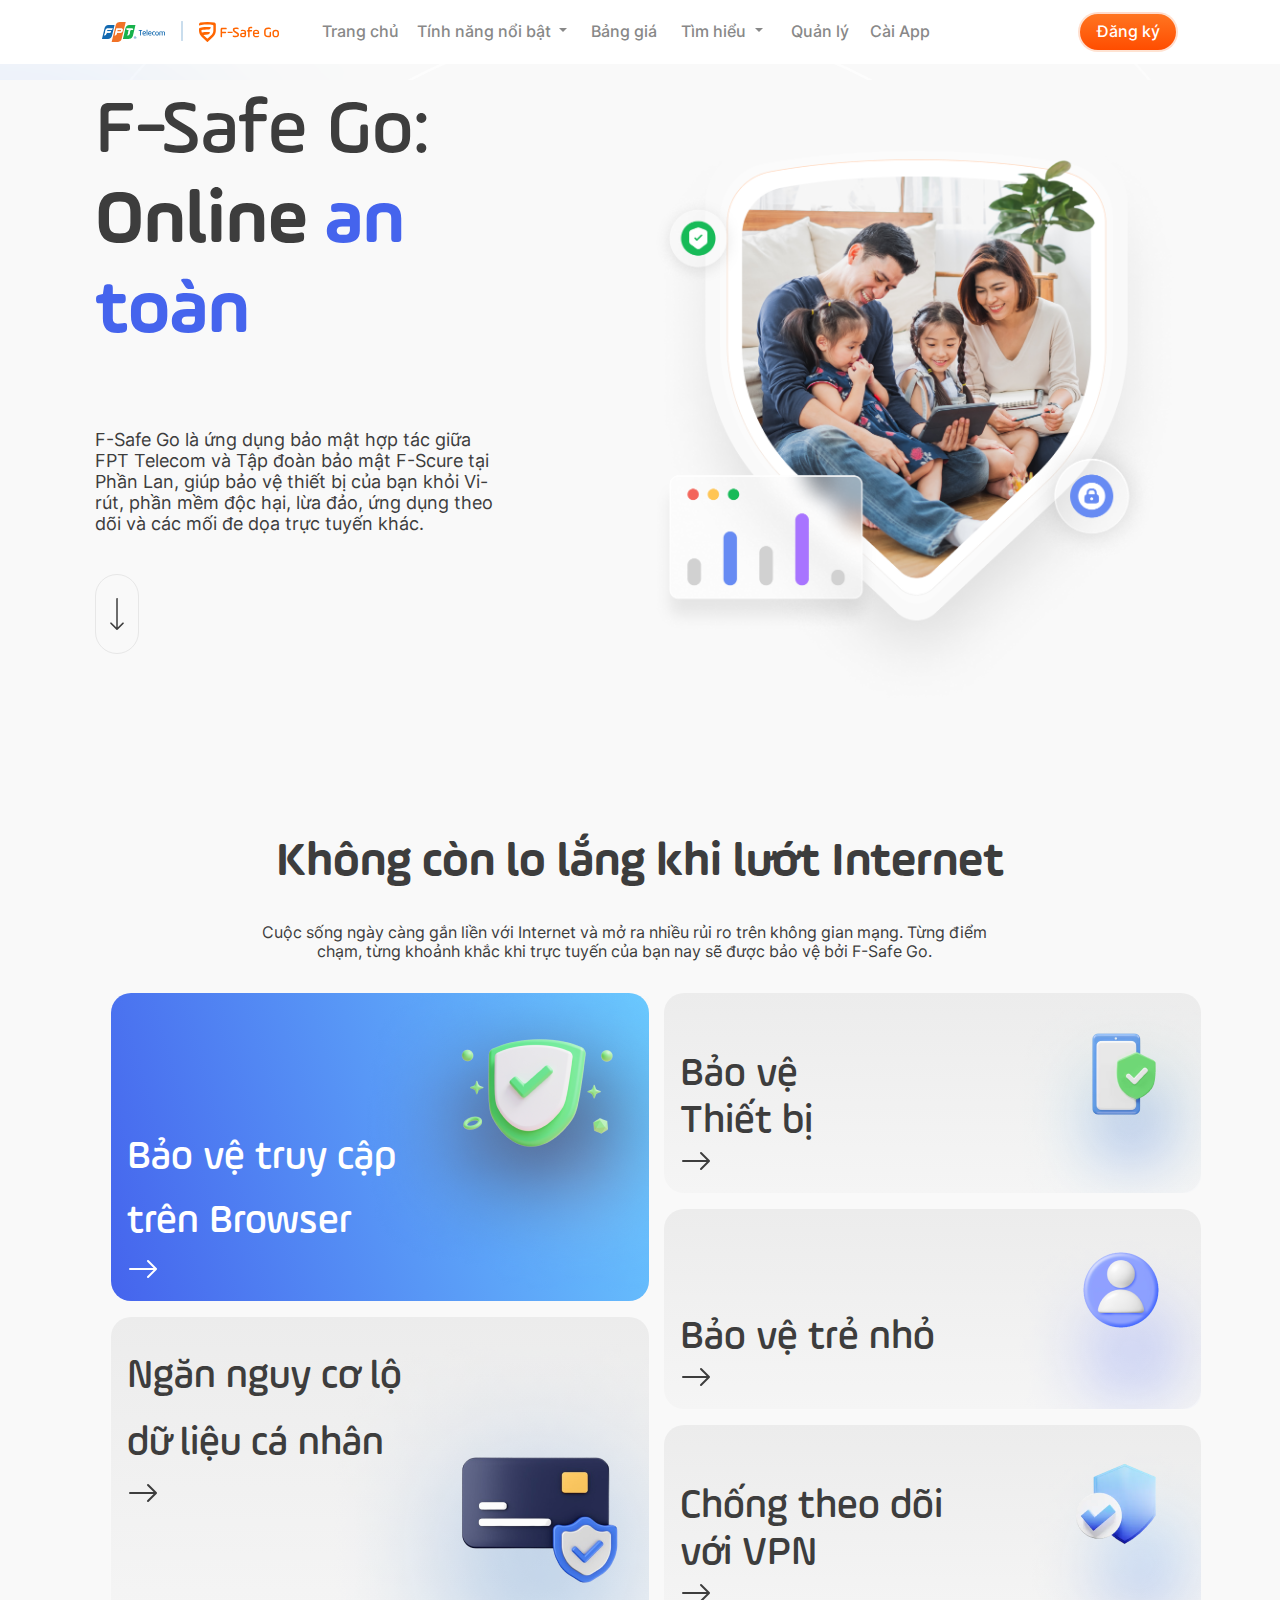
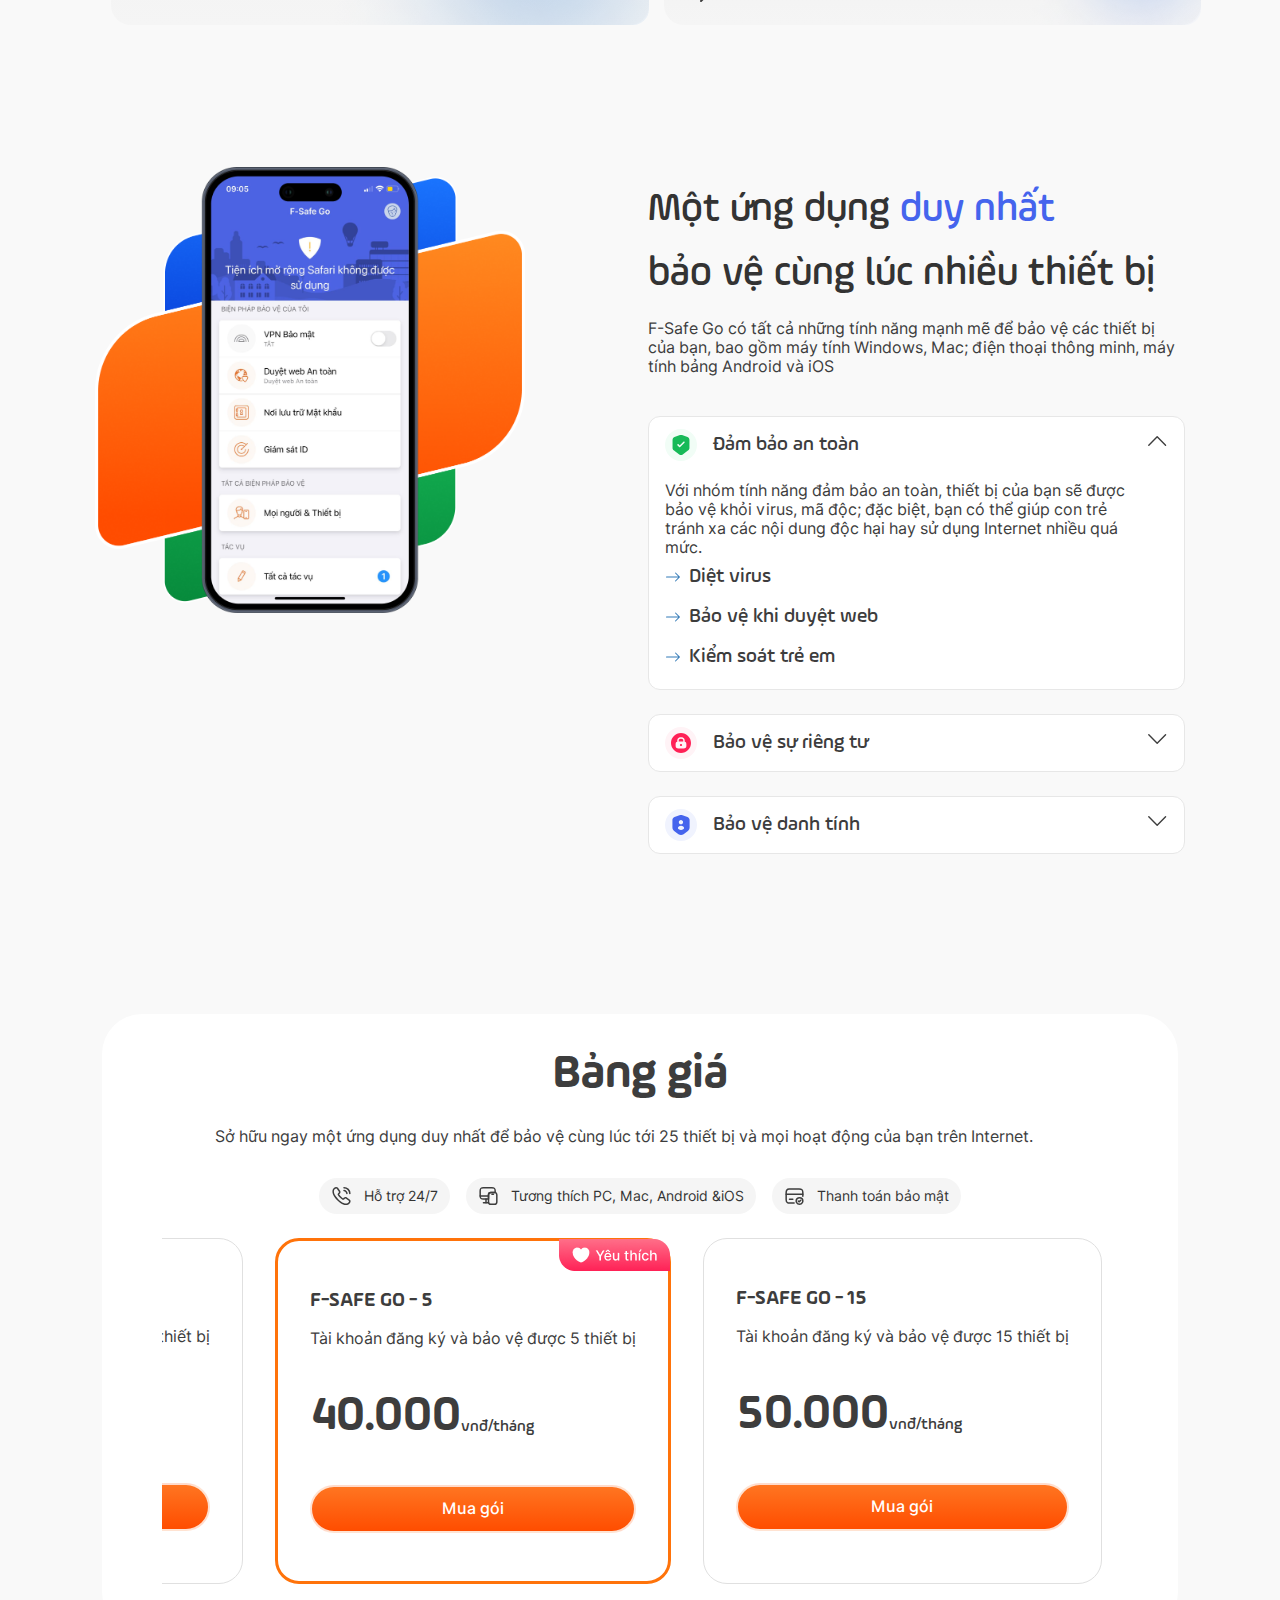
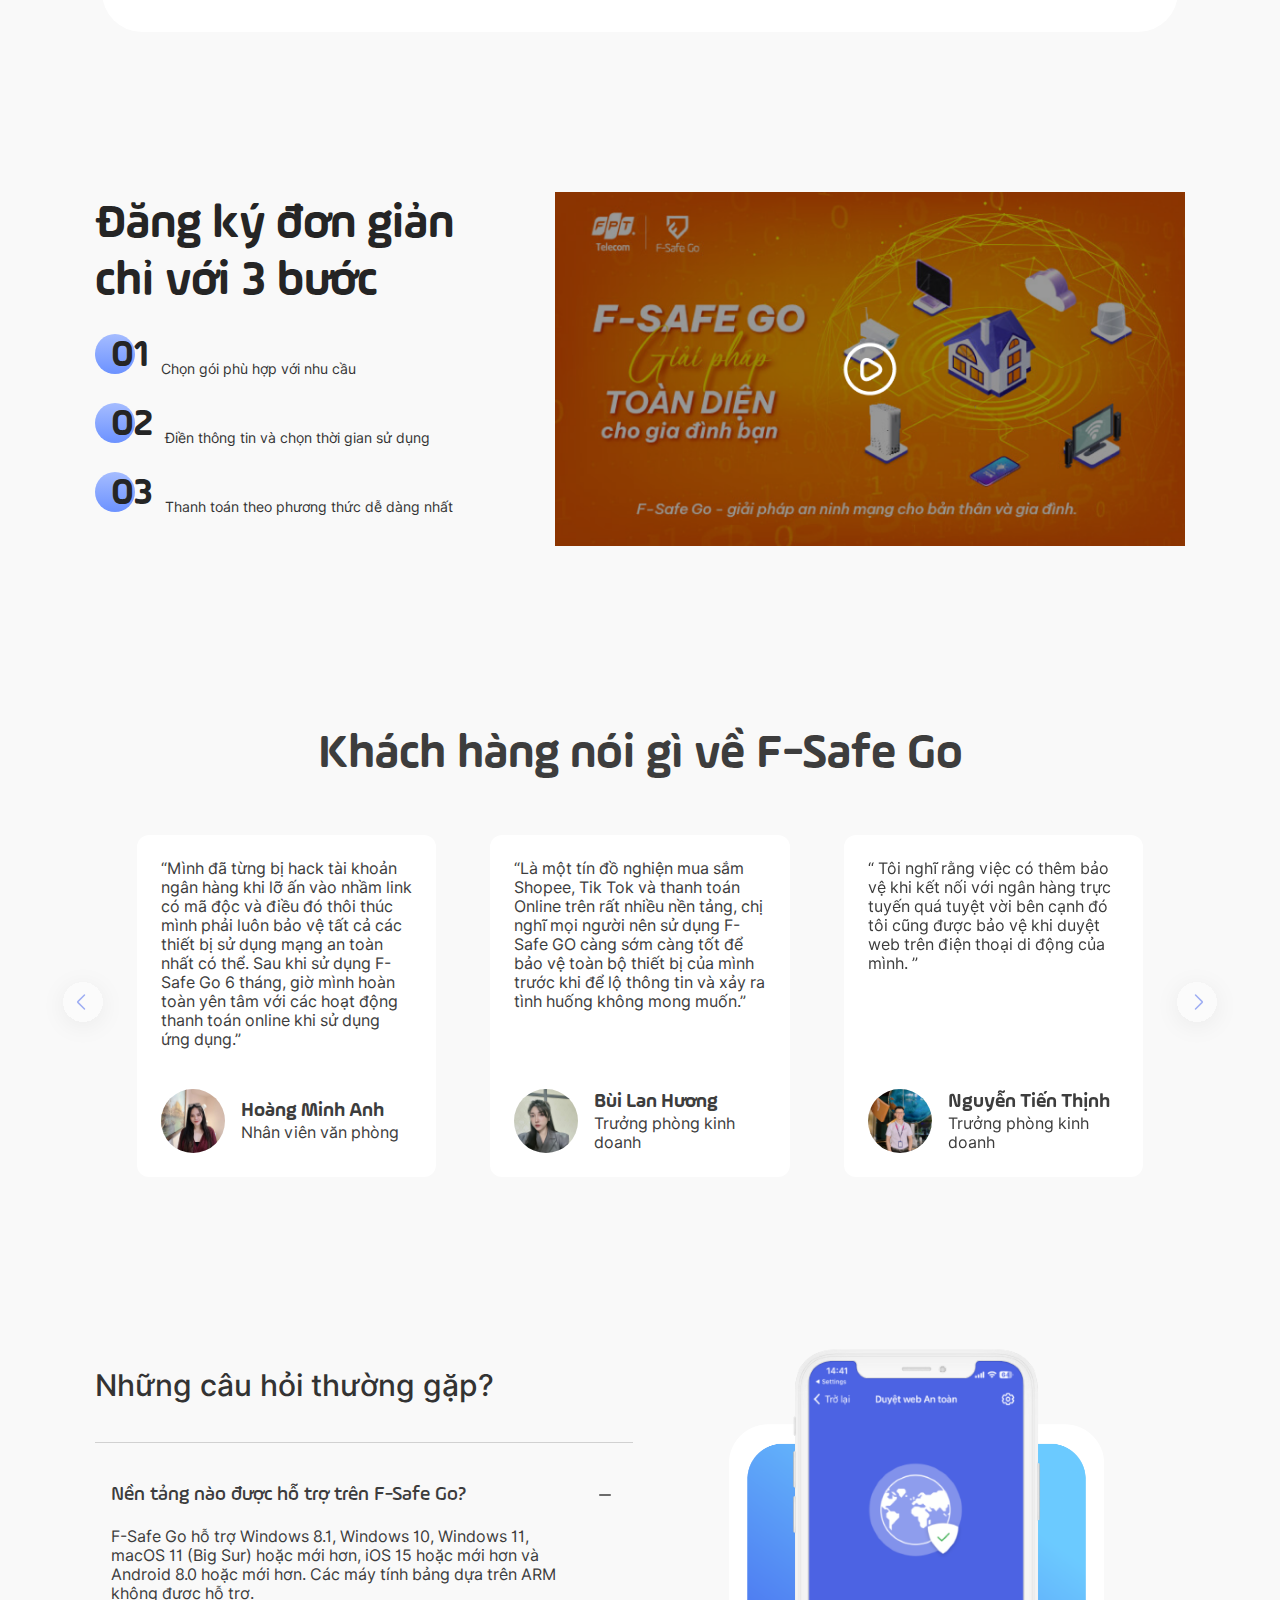
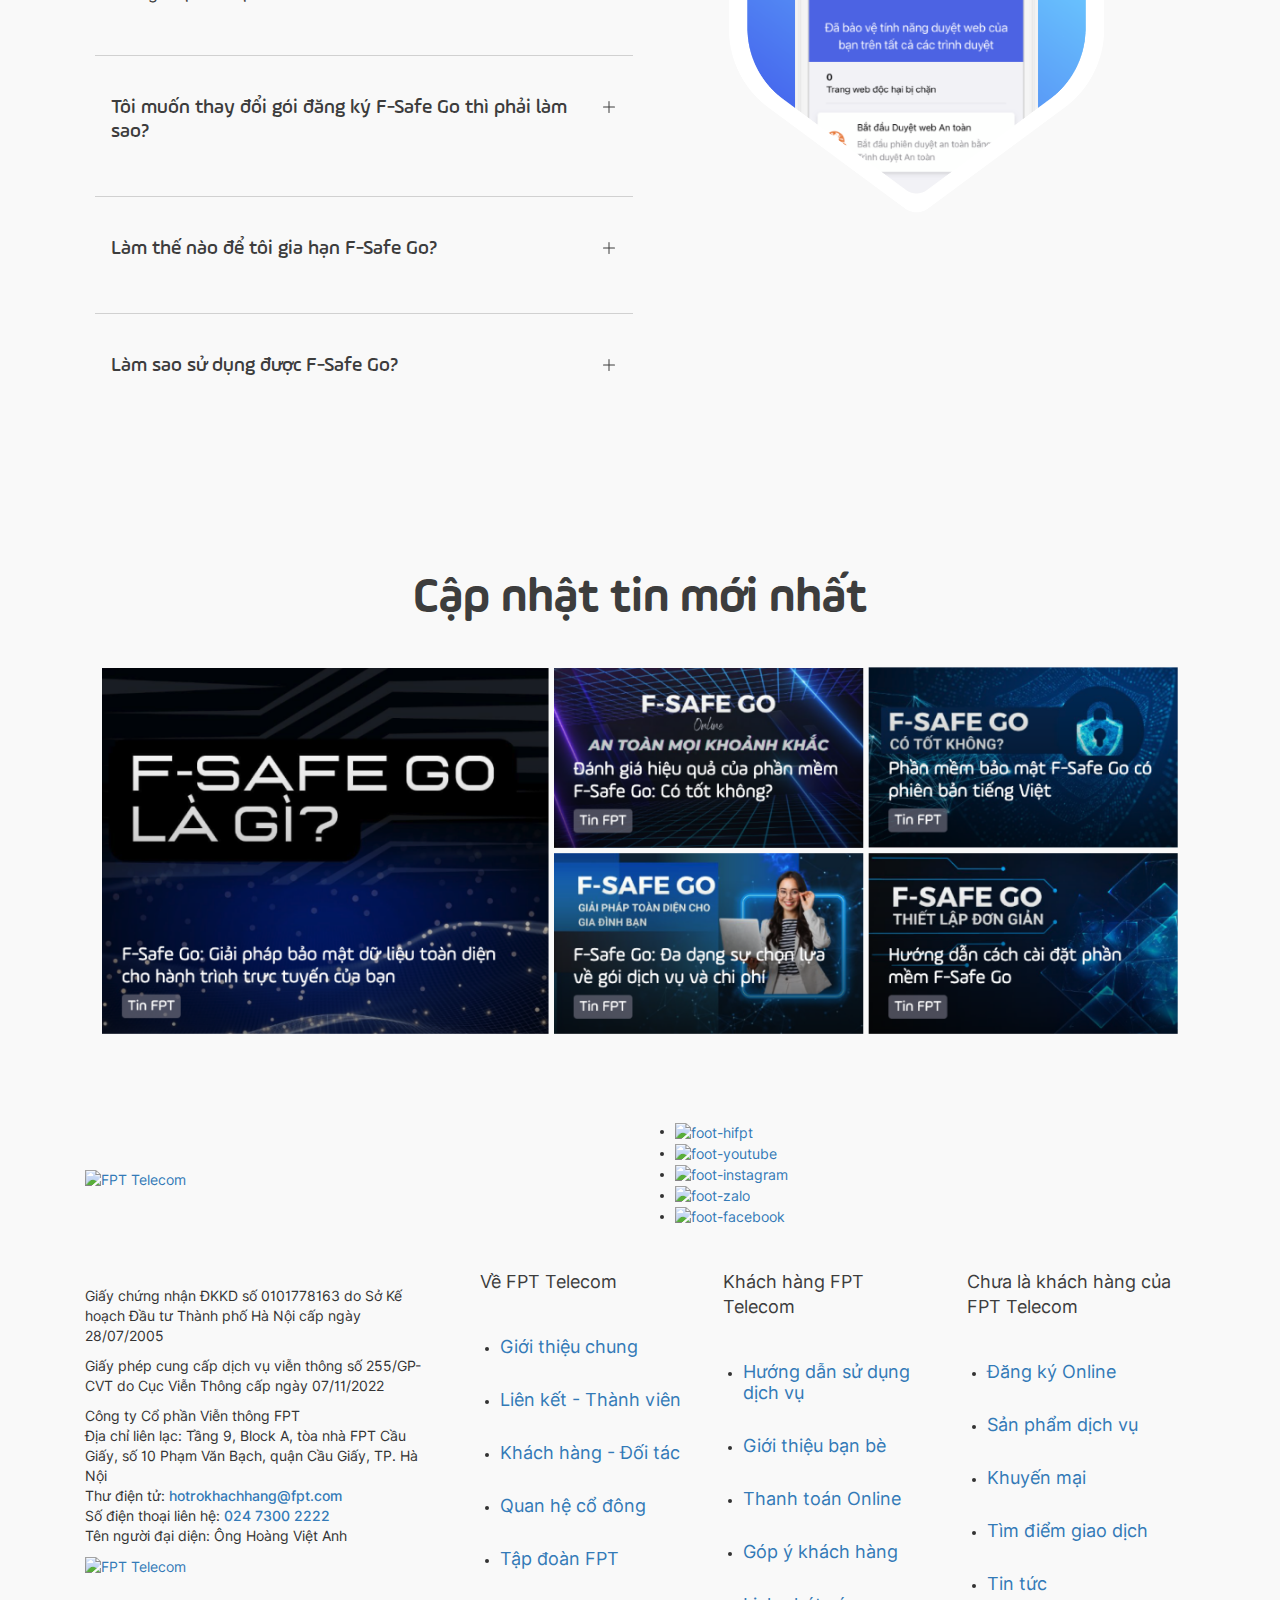
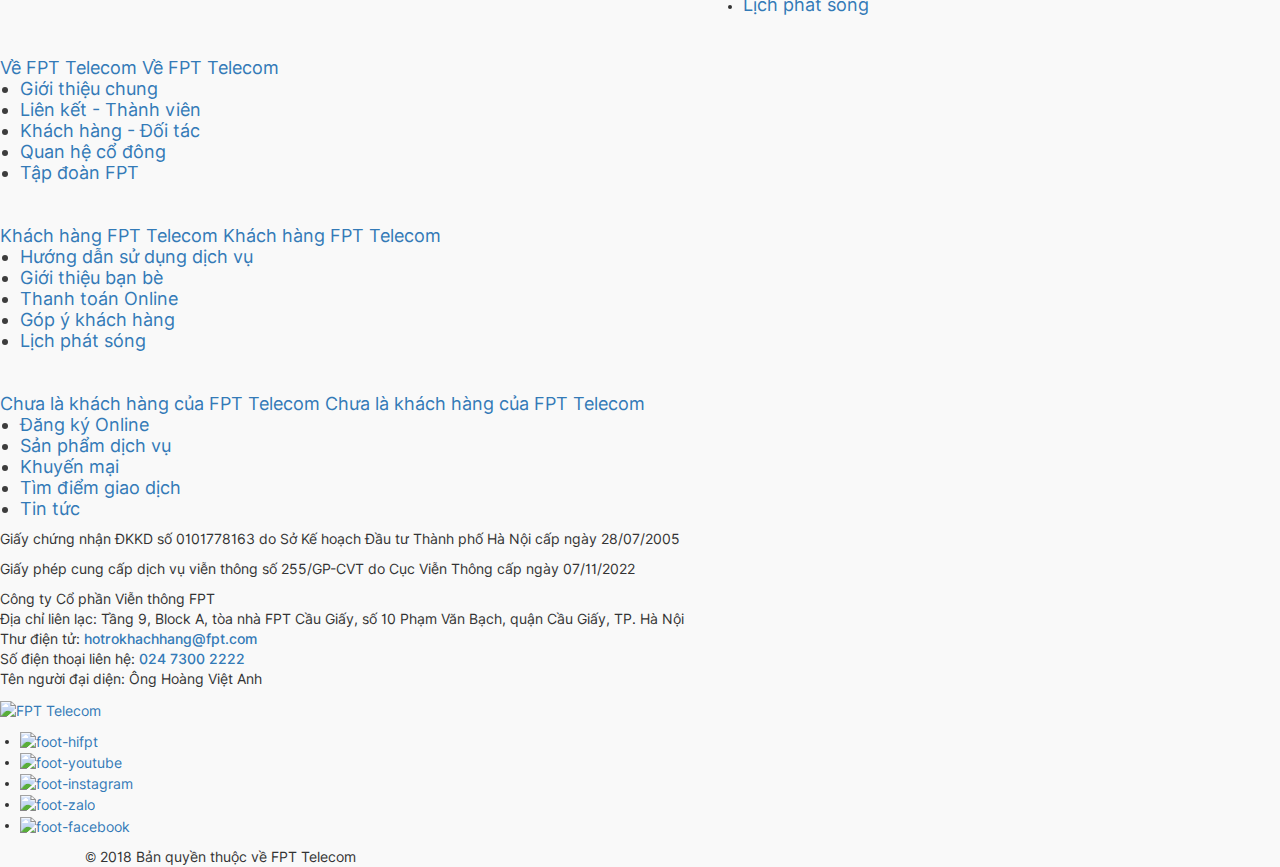
==== commit 6575300a: "update code" ====
--- a/index.html
+++ b/index.html
@@ -98,7 +98,7 @@
                             <li class="nav-item">
                                 <a class="nav-link" aria-current="page" onclick="goto('/',1)">Trang chủ</a>
                             </li>
-                            <li class="nav-item dropdown" style="width:200px;">
+                            <li class="nav-item dropdown" style="width:164px;">
                                 <a class="nav-link dropdown-toggle" href="#" role="button" data-bs-toggle="dropdown"
                                     aria-expanded="false">
                                     Tính năng nổi bật
@@ -107,10 +107,9 @@
                                     <li><a class="dropdown-item" onclick="goto('/page-detail-3.html',1)">Bảo vệ truy cập
                                             trên
                                             Browser</a></li>
-                                    <li><a class="dropdown-item" onclick="goto('/page-detail-2.html',1)">Ngăn nguy cơ lộ
-                                            dữ liệu cá
-                                            nhân</a></li>
-                                    <li><a class="dropdown-item" onclick="goto('/page-detail-4.html',1)">Chống theo dõi
+                                    <li><a class="dropdown-item" onclick="goto('/page-detail-4.html',1)">Cảnh báo lộ dữ
+                                            liệu</a></li>
+                                    <li><a class="dropdown-item" onclick="goto('/page-detail-2.html',1)">Chống theo dõi
                                             với VPN</a>
                                     </li>
                                     <li><a class="dropdown-item" onclick="goto('/page-detail-1.html',1)">Bảo vệ thiết
@@ -122,15 +121,16 @@
                             <li class="nav-item">
                                 <a class="nav-link" onclick="goto('#item-content-4',1)">Bảng giá</a>
                             </li>
-                            <li class="nav-item dropdown" style="width:130px;">
+                            <li class="nav-item dropdown" style="width:96px;">
                                 <a class="nav-link dropdown-toggle" href="#" role="button" data-bs-toggle="dropdown"
                                     aria-expanded="false">
-                                    Hướng dẫn
+                                    Tìm hiểu
                                 </a>
                                 <ul class="dropdown-menu" style="border-radius: 12px;">
                                     <li><a class="dropdown-item" onclick="goto('#item-content-5',1)">Hướng dẫn đăng
                                             ký</a></li>
-                                    <li><a class="dropdown-item" onclick="goto('#item-content-6',1)">FAQs</a></li>
+                                    <li><a class="dropdown-item" onclick="goto('#item-content-6',1)">Đánh giá</a></li>
+                                    <li><a class="dropdown-item" onclick="goto('#item-content-7',1)">FAQs</a></li>
                                 </ul>
                             </li>
                             <li class="nav-item">
@@ -158,88 +158,34 @@
     </header>
     <div id="myModal" class="modal">
         <div class="modal-content" style="width: 75%;">
-            <span class="close">&times;</span>
+            <span class="close"><img src="./assets/image/content/close-circle.png" alt="close-circle" width="auto"
+                    height="auto"></span>
             <div class="modal-body">
                 <a class="item-menu-modal" onclick="goto('/',1)">Trang chủ</a>
-                <a class="item-menu-modal toggle-feature" onclick="openToggle('toggle-feature')">Tính năng nỗi bật <div
-                        style="margin-left: 8px;"><svg class="icon-menu" xmlns="http://www.w3.org/2000/svg" width="16"
-                            height="17" viewBox="0 0 16 17" fill="none">
-                            <path
-                                d="M11.9465 5.95312H7.79316H4.05317C3.41317 5.95312 3.09317 6.72646 3.5465 7.17979L6.99983 10.6331C7.55317 11.1865 8.45317 11.1865 9.0065 10.6331L10.3198 9.31979L12.4598 7.17979C12.9065 6.72646 12.5865 5.95312 11.9465 5.95312Z"
-                                fill="#3D3D3D" />
-                        </svg></div></a>
+                <a class="item-menu-modal toggle-feature" onclick="openToggle('toggle-feature')">Tính năng nỗi bật</a>
                 <div class="plus-feature">
                     <a class="item-menu-modal-plus" onclick="goto('/page-detail-3.html',1)">Bảo vệ truy cập trên Browser
-                        <div style="margin-left: 8px;" class="icon-menu"><svg xmlns="http://www.w3.org/2000/svg"
-                                width="16" height="17" viewBox="0 0 16 17" fill="none">
-                                <path
-                                    d="M5.45312 4.5535L5.45312 8.70684L5.45312 12.4468C5.45312 13.0868 6.22646 13.4068 6.67979 12.9535L10.1331 9.50017C10.6865 8.94683 10.6865 8.04683 10.1331 7.4935L8.81979 6.18017L6.67979 4.04017C6.22646 3.5935 5.45312 3.9135 5.45312 4.5535Z"
-                                    fill="#3D3D3D" />
-                            </svg></div>
-                    </a>
-                    <a class="item-menu-modal-plus" onclick="goto('/page-detail-2.html',1)">Ngăn nguy cơ lộ dữ liệu cá
-                        nhân
-                        <div style="margin-left: 8px;" class="icon-menu"><svg xmlns="http://www.w3.org/2000/svg"
-                                width="16" height="17" viewBox="0 0 16 17" fill="none">
-                                <path
-                                    d="M5.45312 4.5535L5.45312 8.70684L5.45312 12.4468C5.45312 13.0868 6.22646 13.4068 6.67979 12.9535L10.1331 9.50017C10.6865 8.94683 10.6865 8.04683 10.1331 7.4935L8.81979 6.18017L6.67979 4.04017C6.22646 3.5935 5.45312 3.9135 5.45312 4.5535Z"
-                                    fill="#3D3D3D" />
-                            </svg></div>
-                    </a>
-                    <a class="item-menu-modal-plus" onclick="goto('/page-detail-4.html',1)">Chống theo dõi với VPN
-                        <div style="margin-left: 8px;" class="icon-menu"><svg xmlns="http://www.w3.org/2000/svg"
-                                width="16" height="17" viewBox="0 0 16 17" fill="none">
-                                <path
-                                    d="M5.45312 4.5535L5.45312 8.70684L5.45312 12.4468C5.45312 13.0868 6.22646 13.4068 6.67979 12.9535L10.1331 9.50017C10.6865 8.94683 10.6865 8.04683 10.1331 7.4935L8.81979 6.18017L6.67979 4.04017C6.22646 3.5935 5.45312 3.9135 5.45312 4.5535Z"
-                                    fill="#3D3D3D" />
-                            </svg></div>
+                    </a>
+                    <a class="item-menu-modal-plus" onclick="goto('/page-detail-4.html',1)">Cảnh báo lộ dữ liệu
+                    </a>
+                    <a class="item-menu-modal-plus" onclick="goto('/page-detail-2.html',1)">Chống theo dõi với VPN
                     </a>
                     <a class="item-menu-modal-plus" onclick="goto('/page-detail-1.html',1)">Bảo vệ thiết bị
-                        <div style="margin-left: 8px;" class="icon-menu"><svg xmlns="http://www.w3.org/2000/svg"
-                                width="16" height="17" viewBox="0 0 16 17" fill="none">
-                                <path
-                                    d="M5.45312 4.5535L5.45312 8.70684L5.45312 12.4468C5.45312 13.0868 6.22646 13.4068 6.67979 12.9535L10.1331 9.50017C10.6865 8.94683 10.6865 8.04683 10.1331 7.4935L8.81979 6.18017L6.67979 4.04017C6.22646 3.5935 5.45312 3.9135 5.45312 4.5535Z"
-                                    fill="#3D3D3D" />
-                            </svg></div>
                     </a>
                     <a class="item-menu-modal-plus" onclick="goto('/page-detail-5.html',1)">Bảo vệ trẻ nhỏ
-                        <div style="margin-left: 8px;" class="icon-menu"><svg xmlns="http://www.w3.org/2000/svg"
-                                width="16" height="17" viewBox="0 0 16 17" fill="none">
-                                <path
-                                    d="M5.45312 4.5535L5.45312 8.70684L5.45312 12.4468C5.45312 13.0868 6.22646 13.4068 6.67979 12.9535L10.1331 9.50017C10.6865 8.94683 10.6865 8.04683 10.1331 7.4935L8.81979 6.18017L6.67979 4.04017C6.22646 3.5935 5.45312 3.9135 5.45312 4.5535Z"
-                                    fill="#3D3D3D" />
-                            </svg></div>
                     </a>
 
                 </div>
 
 
                 <a class="item-menu-modal" onclick="goto('#item-content-4',1)">Bảng giá</a>
-                <a class="item-menu-modal toggle-guide" onclick="openToggle('toggle-guide')">Hướng dẫn <div
-                        style="margin-left: 8px;">
-                        <svg class="icon-menu2" xmlns="http://www.w3.org/2000/svg" width="16" height="17"
-                            viewBox="0 0 16 17" fill="none">
-                            <path
-                                d="M11.9465 5.95312H7.79316H4.05317C3.41317 5.95312 3.09317 6.72646 3.5465 7.17979L6.99983 10.6331C7.55317 11.1865 8.45317 11.1865 9.0065 10.6331L10.3198 9.31979L12.4598 7.17979C12.9065 6.72646 12.5865 5.95312 11.9465 5.95312Z"
-                                fill="#3D3D3D" />
-                        </svg>
-                    </div></a>
+                <a class="item-menu-modal toggle-guide" onclick="openToggle('toggle-guide')">Tìm hiểu </a>
                 <div class="plus-guide">
                     <a class="item-menu-modal-plus" onclick="goto('#item-content-5',1)">Hướng dẫn đăng ký
-                        <div style="margin-left: 8px;" class="icon-menu"><svg xmlns="http://www.w3.org/2000/svg"
-                                width="16" height="17" viewBox="0 0 16 17" fill="none">
-                                <path
-                                    d="M5.45312 4.5535L5.45312 8.70684L5.45312 12.4468C5.45312 13.0868 6.22646 13.4068 6.67979 12.9535L10.1331 9.50017C10.6865 8.94683 10.6865 8.04683 10.1331 7.4935L8.81979 6.18017L6.67979 4.04017C6.22646 3.5935 5.45312 3.9135 5.45312 4.5535Z"
-                                    fill="#3D3D3D" />
-                            </svg></div>
-                    </a>
-                    <a class="item-menu-modal-plus" onclick="goto('#item-content-6',1)">FAQs
-                        <div style="margin-left: 8px;" class="icon-menu"><svg xmlns="http://www.w3.org/2000/svg"
-                                width="16" height="17" viewBox="0 0 16 17" fill="none">
-                                <path
-                                    d="M5.45312 4.5535L5.45312 8.70684L5.45312 12.4468C5.45312 13.0868 6.22646 13.4068 6.67979 12.9535L10.1331 9.50017C10.6865 8.94683 10.6865 8.04683 10.1331 7.4935L8.81979 6.18017L6.67979 4.04017C6.22646 3.5935 5.45312 3.9135 5.45312 4.5535Z"
-                                    fill="#3D3D3D" />
-                            </svg></div>
+                    </a>
+                    <a class="item-menu-modal-plus" onclick="goto('#item-content-6',1)">Đánh giá
+                    </a>
+                    <a class="item-menu-modal-plus" onclick="goto('#item-content-7',1)">FAQs
                     </a>
                 </div>
                 <a class="item-menu-modal"
@@ -289,10 +235,10 @@
             <div class="row ">
                 <div class="col-12 ">
                     <div class="content-text">
-                        <h2 style="font-size: 48px;">Không còn lo lắng khi lướt Internet</h2>
+                        <h2>Không còn lo lắng khi lướt Internet</h2>
                         <h5>
                             Cuộc sống ngày càng gắn liền với Internet và mở ra nhiều rủi ro trên không gian mạng. Từng
-                            điểm chạm, từng khoảnh khắc khi trực tuyến của bạn nay sẽ được bảo vệ bởi F-Safe Go
+                            điểm chạm, từng khoảnh khắc khi trực tuyến của bạn nay sẽ được bảo vệ bởi F-Safe Go.
                         </h5>
                     </div>
                 </div>
@@ -442,7 +388,7 @@
                                     <path fill-rule="evenodd"
                                         d="M1 8a.5.5 0 0 1 .5-.5h11.793l-3.147-3.146a.5.5 0 0 1 .708-.708l4 4a.5.5 0 0 1 0 .708l-4 4a.5.5 0 0 1-.708-.708L13.293 8.5H1.5A.5.5 0 0 1 1 8" />
                                 </svg>
-                                <h3 style="margin-left: 8px;">Khiểm soát trẻ em</h3>
+                                <h3 style="margin-left: 8px;">Kiểm soát trẻ em</h3>
                             </a>
                         </div>
 
@@ -511,10 +457,9 @@
                             </svg>
                         </a>
                         <div class="collapse collapse-t " id="collapseExample3">
-                            <h5 style="padding-top: 8px !important">Với nhóm tính năng đảm bảo an toàn, thiết bị của bạn
-                                sẽ được bảo vệ khỏi virus, mã độc;
-                                đặc biệt, bạn có thể giúp con trẻ tránh xa các nội dung độc hại hay sử dụng Internet
-                                nhiều quá mức.</h5>
+                            <h5 style="padding-top: 8px !important">Với nhóm tính năng bảo vệ danh tính, bạn sẽ được hỗ
+                                trợ tạo mật khẩu mạnh & duy nhất, lưu trữ an toàn trong ví mật khẩu để đảm bảo an toàn
+                                cho các tài khoản trực tuyến; dễ dàng giám sát online việc lọt lộ danh tính.</h5>
 
                             <a class="arrow-i3" href="#">
                                 <svg xmlns="http://www.w3.org/2000/svg" width="16" height="16" fill="currentColor"
@@ -531,6 +476,15 @@
                                         d="M1 8a.5.5 0 0 1 .5-.5h11.793l-3.147-3.146a.5.5 0 0 1 .708-.708l4 4a.5.5 0 0 1 0 .708l-4 4a.5.5 0 0 1-.708-.708L13.293 8.5H1.5A.5.5 0 0 1 1 8" />
                                 </svg>
                                 <h3 style="margin-left: 8px;">Quản lý mật khẩu</h3>
+                            </a>
+
+                            <a class="arrow-i3" href="#">
+                                <svg xmlns="http://www.w3.org/2000/svg" width="16" height="16" fill="currentColor"
+                                    class="bi bi-arrow-right" viewBox="0 0 16 16">
+                                    <path fill-rule="evenodd"
+                                        d="M1 8a.5.5 0 0 1 .5-.5h11.793l-3.147-3.146a.5.5 0 0 1 .708-.708l4 4a.5.5 0 0 1 0 .708l-4 4a.5.5 0 0 1-.708-.708L13.293 8.5H1.5A.5.5 0 0 1 1 8" />
+                                </svg>
+                                <h3 style="margin-left: 8px;">Nhận cảnh báo khi bị lọt lộ danh tính</h3>
                             </a>
                         </div>
 
@@ -798,6 +752,13 @@
         <div style="height:80px;" id="item-content-7"></div>
         <div class="item-content item-content-7">
             <div class="row" style="align-items: start;">
+                <div class="col-6 text-center item-7-mobile  goscroll" data-anitype="animate__fadeInRight">
+                    <a>
+                        <img id="i7" src="./assets/image/content/i7-v2.png" alt="image-item-content-7" width="auto"
+                            height="auto" class="image-item-content-7" style="width: 70%;">
+
+                    </a>
+                </div>
                 <div class="col-6 text-start goscroll" data-anitype="animate__fadeInLeft">
                     <h2>Những câu hỏi thường gặp?</h2>
                     <div class="item-content-7-collapse">
@@ -864,10 +825,14 @@
                             </div>
                         </a>
                         <div class="collapse collapse7" id="collapseExample7-3">
-                            <h5 style=" padding-top: 8px !important;">Gia hạn gói F-Safe Go tại đây. Hoặc gia hạn trực
+                            <h5 style=" padding-top: 8px !important;">Gia hạn gói F-Safe Go
+                                <a href="https://shop.fpt.vn/fsafe-go/extend"
+                                    style="margin-left: 4px;">https://shop.fpt.vn/fsafe-go/extend</a>. Hoặc gia hạn
+                                trực
                                 tiếp trên ứng dụng F-Safe Go (Chọn
                                 profile, sau đó chọn Giới thiệu và trợ giúp, chọn Gia hạn). Đăng ký của bạn được gia hạn
-                                dựa trên đăng ký ban đầu của bạn (thời hạn cấp phép và số lượng thiết bị)</h5>
+                                dựa trên đăng ký ban đầu của bạn (thời hạn cấp phép và số lượng thiết bị)
+                            </h5>
                         </div>
 
                     </div>
@@ -895,7 +860,7 @@
 
                     </div>
                 </div>
-                <div class="col-6 text-center  goscroll" data-anitype="animate__fadeInRight">
+                <div class="col-6 text-center item-7-pc goscroll" data-anitype="animate__fadeInRight">
                     <a>
                         <img id="i7" src="./assets/image/content/i7-v2.png" alt="image-item-content-7" width="auto"
                             height="auto" class="image-item-content-7" style="width: 70%;">
@@ -1362,29 +1327,32 @@
 
     <script>
         const toggleFeatureLink = document.querySelector('.toggle-feature');
+        const toggleguideLink = document.querySelector('.toggle-guide');
         const plusFeatureElement = document.querySelector('.plus-feature');
         const plusGuideElement = document.querySelector('.plus-guide');
         const iconlement = document.querySelector('.icon-menu');
-        const iconlement2 = document.querySelector('.icon-menu2');
+        const iconlement2 = document.querySelector('.toggle-feature');
         plusGuideElement.style.display = 'none';
         plusFeatureElement.style.display = 'none';
         function openToggle(str) {
 
             if (str === 'toggle-feature') {
                 if (plusFeatureElement.style.display == 'none') {
+                    toggleFeatureLink.classList.toggle("rotate");
                     plusFeatureElement.style.display = 'block';
                     iconlement.style.transform = 'rotate(270deg)';
                 } else {
+                    toggleFeatureLink.classList.remove("rotate");
                     plusFeatureElement.style.display = 'none';
                     iconlement.style.transform = 'rotate(0)';
                 }
             } else {
                 if (plusGuideElement.style.display === 'none') {
                     plusGuideElement.style.display = 'block';
-                    iconlement2.style.transform = 'rotate(270deg)';
+                    toggleguideLink.classList.toggle("rotate");
                 } else {
                     plusGuideElement.style.display = 'none';
-                    iconlement2.style.transform = 'rotate(0)';
+                    toggleguideLink.classList.remove("rotate");
                 }
             }
 
--- a/assets/css/style.css
+++ b/assets/css/style.css
@@ -229,9 +229,10 @@
   transform: rotate(180deg) !important;
   color: var(--Brand-Blue-Primary) !important;
 }
+
 .nav-link {
   color: var(--Icon-Text-Secondary);
-  font-size: 20px;
+  font-size: 16px;
   font-style: normal;
   font-weight: 500;
   line-height: normal;
@@ -242,7 +243,7 @@
   color: var(--Brand-Blue-Primary) !important;
 }
 .nav-item {
-  width: 130px;
+  width: 84px;
   display: flex;
   justify-content: center;
   text-align: center;
@@ -275,7 +276,7 @@
   border-bottom: 1px solid #e7e7e7;
 }
 li:last-child .dropdown-item {
-  border-bottom: none;
+  border-bottom: none !important;
 }
 .dropdown-item:hover {
   border-bottom: 1px solid #e7e7e7 !important;
@@ -388,6 +389,7 @@
   font-weight: 400 !important;
   line-height: normal !important;
   padding-top: 32px !important;
+  padding-right: 32px !important;
   margin: 0 !important;
 }
 h6 {
@@ -762,267 +764,6 @@
   right: -2px;
   border-radius: 0 16px 0 0;
 }
-
-.play-image-video {
-}
-/* Define the animation */
-@keyframes rotateChevron {
-  from {
-    transform: rotate(0deg);
-  }
-  to {
-    transform: rotate(10deg);
-  }
-}
-/* Apply the animation to the chevron icon */
-.collapse.show + .i3-collapse .bi-chevron-down {
-  animation: rotateChevron 0.3s forwards;
-}
-@media only screen and (max-width: 1098px) {
-  .icon-left-menu {
-    display: block;
-    width: 50%;
-  }
-  header img {
-    height: 24px;
-  }
-  header .logo-header {
-    justify-content: start;
-    width: 200%;
-  }
-  header .nav-header {
-    display: none;
-  }
-  .col-5 {
-    width: 100%;
-  }
-  .col-6 {
-    width: 100%;
-  }
-  .col-7 {
-    width: 100%;
-  }
-  .row {
-    display: flex;
-    align-items: center;
-    justify-content: center;
-  }
-  .image-item-content-3,
-  .image-item-content-7 {
-    width: 100%;
-  }
-  .item-1-mobile {
-    display: block;
-  }
-  .item-1-pc {
-    display: none;
-  }
-}
-
-@media only screen and (min-width: 1099px) {
-  .icon-left-menu {
-    display: none;
-  }
-  header img {
-    height: 32px;
-  }
-  header .logo-header {
-    justify-content: start;
-    width: 100%;
-  }
-  header .nav-header {
-    display: flex;
-  }
-  .row {
-    display: flex;
-    align-items: center;
-  }
-  .col-6 {
-    width: 50%;
-  }
-  .item-1-mobile {
-    display: none;
-  }
-  .item-1-pc {
-    display: block;
-  }
-  .image-item-content-3 {
-    width: 80%;
-  }
-}
-.carousel-item {
-  transition: transform 1s ease-in-out;
-}
-
-@media (max-width: 767px) {
-  .carousel-inner .carousel-item > div {
-    display: none !important;
-  }
-  .carousel-inner .carousel-item > div:first-child {
-    display: block !important;
-  }
-  .carousel-control-next {
-    right: 0px;
-  }
-  .carousel-control-prev {
-    left: 0px;
-  }
-  .item-content-1 .home-1 {
-    width: 100%;
-  }
-  .item-content-1 .content-text {
-    width: 100%;
-  }
-  .item-content-2 .content-text {
-    padding: 0 24px;
-  }
-  .item-content-2-left,
-  .item-content-2-right {
-    width: 92%;
-  }
-  .item-content-2 .item-content-2-left img {
-    position: absolute;
-    right: 0;
-    width: 75%;
-  }
-  .content-payment-4 {
-    display: grid;
-    align-items: center;
-    justify-content: center;
-  }
-  .item-content-4 {
-    padding: 32px 24px !important;
-  }
-
-  .container-row {
-    justify-content: normal;
-  }
-  .item-4-price {
-    width: 100%;
-  }
-
-  header {
-    padding: 0.75rem 4%;
-    align-items: center;
-  }
-  .body-content {
-    padding: 0.75rem 4%;
-    align-items: center;
-  }
-  .item-8-pc {
-    display: none;
-  }
-  .item-8-mobile {
-    display: block;
-  }
-  .item-content-8 {
-    display: grid;
-  }
-}
-
-.carousel-inner .carousel-item.active,
-.carousel-inner .carousel-item-next,
-.carousel-inner .carousel-item-prev {
-  display: flex;
-}
-
-/* medium and up screens */
-@media (min-width: 768px) {
-  .carousel-inner .carousel-item-end.active,
-  .carousel-inner .carousel-item-next {
-    transform: translateX(100%);
-  }
-
-  .carousel-inner .carousel-item-start.active,
-  .carousel-inner .carousel-item-prev {
-    transform: translateX(-100%);
-  }
-  .carousel-control-next {
-    right: -100px;
-  }
-  .carousel-control-prev {
-    left: -100px;
-  }
-  .item-content-1 .home-1 {
-    width: 100%;
-  }
-  .item-content-1 .content-text {
-    width: 75%;
-  }
-  .item-content-2 .content-text {
-    padding: 0 15%;
-  }
-  .item-content-2-left,
-  .item-content-2-right {
-    width: 100%;
-  }
-  .item-content-2 .item-content-2-left img {
-    position: absolute;
-    right: 0;
-  }
-  .content-payment-4 {
-    display: flex;
-    align-items: center;
-    justify-content: center;
-    padding-top: 24px !important;
-  }
-  .item-content-4 {
-    padding: 32px 60px !important;
-  }
-  .container-row {
-    justify-content: center;
-  }
-  .item-4-price {
-    width: auto;
-  }
-
-  header {
-    padding: 0.75rem 8%;
-  }
-  .body-content {
-    padding: 0.75rem 8%;
-  }
-  .item-8-pc {
-    display: flex;
-  }
-  .item-8-mobile {
-    display: none;
-  }
-  .item-content-8 {
-    display: block;
-  }
-}
-
-@media (min-width: 1100px) and (max-width: 1300px) {
-  .icon-left-menu {
-    display: none;
-  }
-  header img {
-    height: 20px;
-  }
-  header .logo-header {
-    justify-content: start;
-    width: 100%;
-  }
-  header {
-    padding: 0.75rem 4%;
-  }
-}
-@media (min-width: 1300px) and (max-width: 1536px) {
-  .icon-left-menu {
-    display: none;
-  }
-  header img {
-    height: 24px;
-  }
-  header .logo-header {
-    justify-content: start;
-    width: 100%;
-  }
-  header {
-    padding: 0.75rem 6%;
-  }
-}
 .carousel-inner .carousel-item-end,
 .carousel-inner .carousel-item-start {
   transform: translateX(0);
@@ -1093,3 +834,333 @@
 .navbar {
   margin: 0;
 }
+
+.play-image-video {
+}
+/* Define the animation */
+@keyframes rotateChevron {
+  from {
+    transform: rotate(0deg);
+  }
+  to {
+    transform: rotate(10deg);
+  }
+}
+/* Apply the animation to the chevron icon */
+.collapse.show + .i3-collapse .bi-chevron-down {
+  animation: rotateChevron 0.3s forwards;
+}
+@media only screen and (max-width: 1098px) {
+  .icon-left-menu {
+    display: block;
+    width: 50%;
+  }
+  header img {
+    height: 24px;
+  }
+  header .logo-header {
+    justify-content: start;
+    width: 200%;
+    margin: 0 8px;
+  }
+  header .nav-header {
+    display: none;
+  }
+  header .button-header button {
+    padding: 4px 10px;
+    width: 88px;
+    height: 32px;
+  }
+  .col-5 {
+    width: 100%;
+  }
+  .col-6 {
+    width: 100%;
+    padding: 0;
+  }
+  .col-7 {
+    width: 100%;
+    margin-top: 8px;
+    padding: 0 4%;
+  }
+  .row {
+    display: flex;
+    align-items: center;
+    justify-content: center;
+  }
+  .image-item-content-3,
+  .image-item-content-7 {
+    width: 100%;
+  }
+  .item-1-mobile {
+    display: block;
+  }
+  .item-1-pc {
+    display: none;
+  }
+  .item-7-mobile {
+    display: block;
+  }
+  .item-7-pc {
+    display: none;
+  }
+}
+
+@media only screen and (min-width: 1099px) {
+  .icon-left-menu {
+    display: none;
+  }
+  header img {
+    height: 32px;
+  }
+  header .logo-header {
+    justify-content: start;
+    width: 100%;
+  }
+  header .nav-header {
+    display: flex;
+  }
+  header .button-header button {
+    padding: 8px 16px;
+    width: 100px;
+  }
+  .row {
+    display: flex;
+    align-items: center;
+  }
+  .col-6 {
+    width: 50%;
+  }
+  .item-1-mobile {
+    display: none;
+  }
+  .item-1-pc {
+    display: block;
+  }
+  .item-7-mobile {
+    display: none;
+  }
+  .item-7-pc {
+    display: block;
+  }
+  .image-item-content-3 {
+    width: 80%;
+  }
+  h1 {
+    font-size: 76px;
+  }
+  .content-text h2 {
+    font-size: 76px;
+  }
+  .item-content-2 .content-text h2 {
+    font-size: 48px;
+  }
+}
+.carousel-item {
+  transition: transform 1s ease-in-out;
+}
+
+@media (max-width: 767px) {
+  .body-content .item-content {
+    margin-bottom: 80px;
+    align-items: center;
+  }
+  .carousel-inner .carousel-item > div {
+    display: none !important;
+  }
+  .carousel-inner .carousel-item > div:first-child {
+    display: block !important;
+  }
+  .carousel-control-next {
+    right: 0px;
+  }
+  .carousel-control-prev {
+    left: 0px;
+  }
+  .item-content-1 .home-1 {
+    width: 100%;
+  }
+  .item-content-1 .content-text {
+    width: 100%;
+  }
+  .item-content-2 .content-text {
+    padding: 0;
+  }
+  .item-content-2-left,
+  .item-content-2-right {
+    width: 92%;
+  }
+  .item-content-2 .item-content-2-left img {
+    position: absolute;
+    right: 0;
+    width: 75%;
+  }
+  .item-content-7,
+  .item-content-6,
+  .item-content-5,
+  .item-content-3,
+  .item-content-2,
+  .item-content-1 {
+    margin: 0 4%;
+  }
+  .content-payment-4 {
+    display: grid;
+    align-items: center;
+    justify-content: center;
+  }
+  .item-content-4 {
+    padding: 32px 8px !important;
+  }
+
+  .container-row {
+    justify-content: normal;
+  }
+  .item-4-price {
+    margin: 16px 8px;
+    padding: 36px 24px;
+    min-width: 260px;
+  }
+
+  header {
+    padding: 1.75rem 4%;
+    align-items: center;
+  }
+  .body-content {
+    padding: 0.75rem 4%;
+    align-items: center;
+  }
+  .item-8-pc {
+    display: none;
+  }
+  .item-8-mobile {
+    display: block;
+  }
+  .item-content-8 {
+    display: grid;
+  }
+  h1 {
+    font-size: 56px;
+  }
+  .item-content-1 h2 {
+    font-size: 56px !important;
+  }
+  .content-text strong {
+    font-size: 56px;
+  }
+  .content-text h2 {
+    font-size: 40px;
+  }
+  .item-content-5 h2,
+  .item-content-7 h2,
+  .item-content-8 h2 {
+    font-size: 40px;
+  }
+}
+
+.carousel-inner .carousel-item.active,
+.carousel-inner .carousel-item-next,
+.carousel-inner .carousel-item-prev {
+  display: flex;
+}
+
+/* medium and up screens */
+@media (min-width: 768px) {
+  .body-content .item-content {
+    margin-bottom: 80px;
+    align-items: center;
+  }
+  .carousel-inner .carousel-item-end.active,
+  .carousel-inner .carousel-item-next {
+    transform: translateX(100%);
+  }
+
+  .carousel-inner .carousel-item-start.active,
+  .carousel-inner .carousel-item-prev {
+    transform: translateX(-100%);
+  }
+  .carousel-control-next {
+    right: -100px;
+  }
+  .carousel-control-prev {
+    left: -100px;
+  }
+  .item-content-1 .home-1 {
+    width: 100%;
+  }
+  .item-content-1 .content-text {
+    width: 75%;
+  }
+  .item-content-2 .content-text {
+    padding: 0 15%;
+  }
+  .item-content-2-left,
+  .item-content-2-right {
+    width: 100%;
+  }
+  .item-content-2 .item-content-2-left img {
+    position: absolute;
+    right: 0;
+  }
+  .content-payment-4 {
+    display: flex;
+    align-items: center;
+    justify-content: center;
+    padding-top: 24px !important;
+  }
+  .item-content-4 {
+    padding: 32px 60px !important;
+  }
+  .container-row {
+    justify-content: center;
+  }
+  .item-4-price {
+    width: auto;
+  }
+
+  header {
+    padding: 0.75rem 8%;
+  }
+  .body-content {
+    padding: 0.75rem 8%;
+  }
+  .item-8-pc {
+    display: flex;
+  }
+  .item-8-mobile {
+    display: none;
+  }
+  .item-content-8 {
+    display: block;
+  }
+}
+
+@media (min-width: 1100px) and (max-width: 1300px) {
+  .icon-left-menu {
+    display: none;
+  }
+  header img {
+    height: 20px;
+  }
+  header .logo-header {
+    justify-content: start;
+    width: 100%;
+  }
+  header {
+    padding: 0.75rem 8%;
+  }
+}
+@media (min-width: 1300px) and (max-width: 1536px) {
+  .icon-left-menu {
+    display: none;
+  }
+  header img {
+    height: 24px;
+  }
+  header .logo-header {
+    justify-content: start;
+    width: 100%;
+  }
+  header {
+    padding: 0.75rem 6%;
+  }
+}
--- a/assets/css/popup-left.css
+++ b/assets/css/popup-left.css
@@ -80,6 +80,7 @@
   margin: 0 16px;
   padding: 16px 0;
   border-bottom: 1px solid #e7e7e7;
+  position: relative;
 }
 .item-menu-modal-plus:last-child {
   border-bottom: none;
@@ -89,10 +90,29 @@
   padding: 0 16px;
   display: none;
 }
-/* .item-menu-modal:active .icon-menu {
+.toggle-feature::after,
+.toggle-guide::after,
+.item-menu-modal-plus::after {
+  display: inline-block;
+  margin-left: 0.255em;
+  vertical-align: 0.255em;
+  content: "";
+  border-top: 0.35em solid;
+  border-right: 0.35em solid transparent;
+  border-bottom: 0;
+  border-left: 0.35em solid transparent;
+  margin: auto 8px;
   transform: rotate(270deg);
-} */
-
+  position: relative;
+}
+.item-menu-modal-plus::after {
+  position: absolute;
+  right: -5px;
+  top: 50%;
+}
+.rotate::after {
+  transform: rotate(0deg) !important;
+}
 /* Modal Footer */
 .modal-footer {
   padding: 10px 16px;
@@ -106,7 +126,7 @@
   right: -60px;
   font-size: 32px;
   color: #212529;
-  background: #fff;
+  /* background: #fff; */
   border-radius: 50%;
   opacity: 1;
   width: 32px;
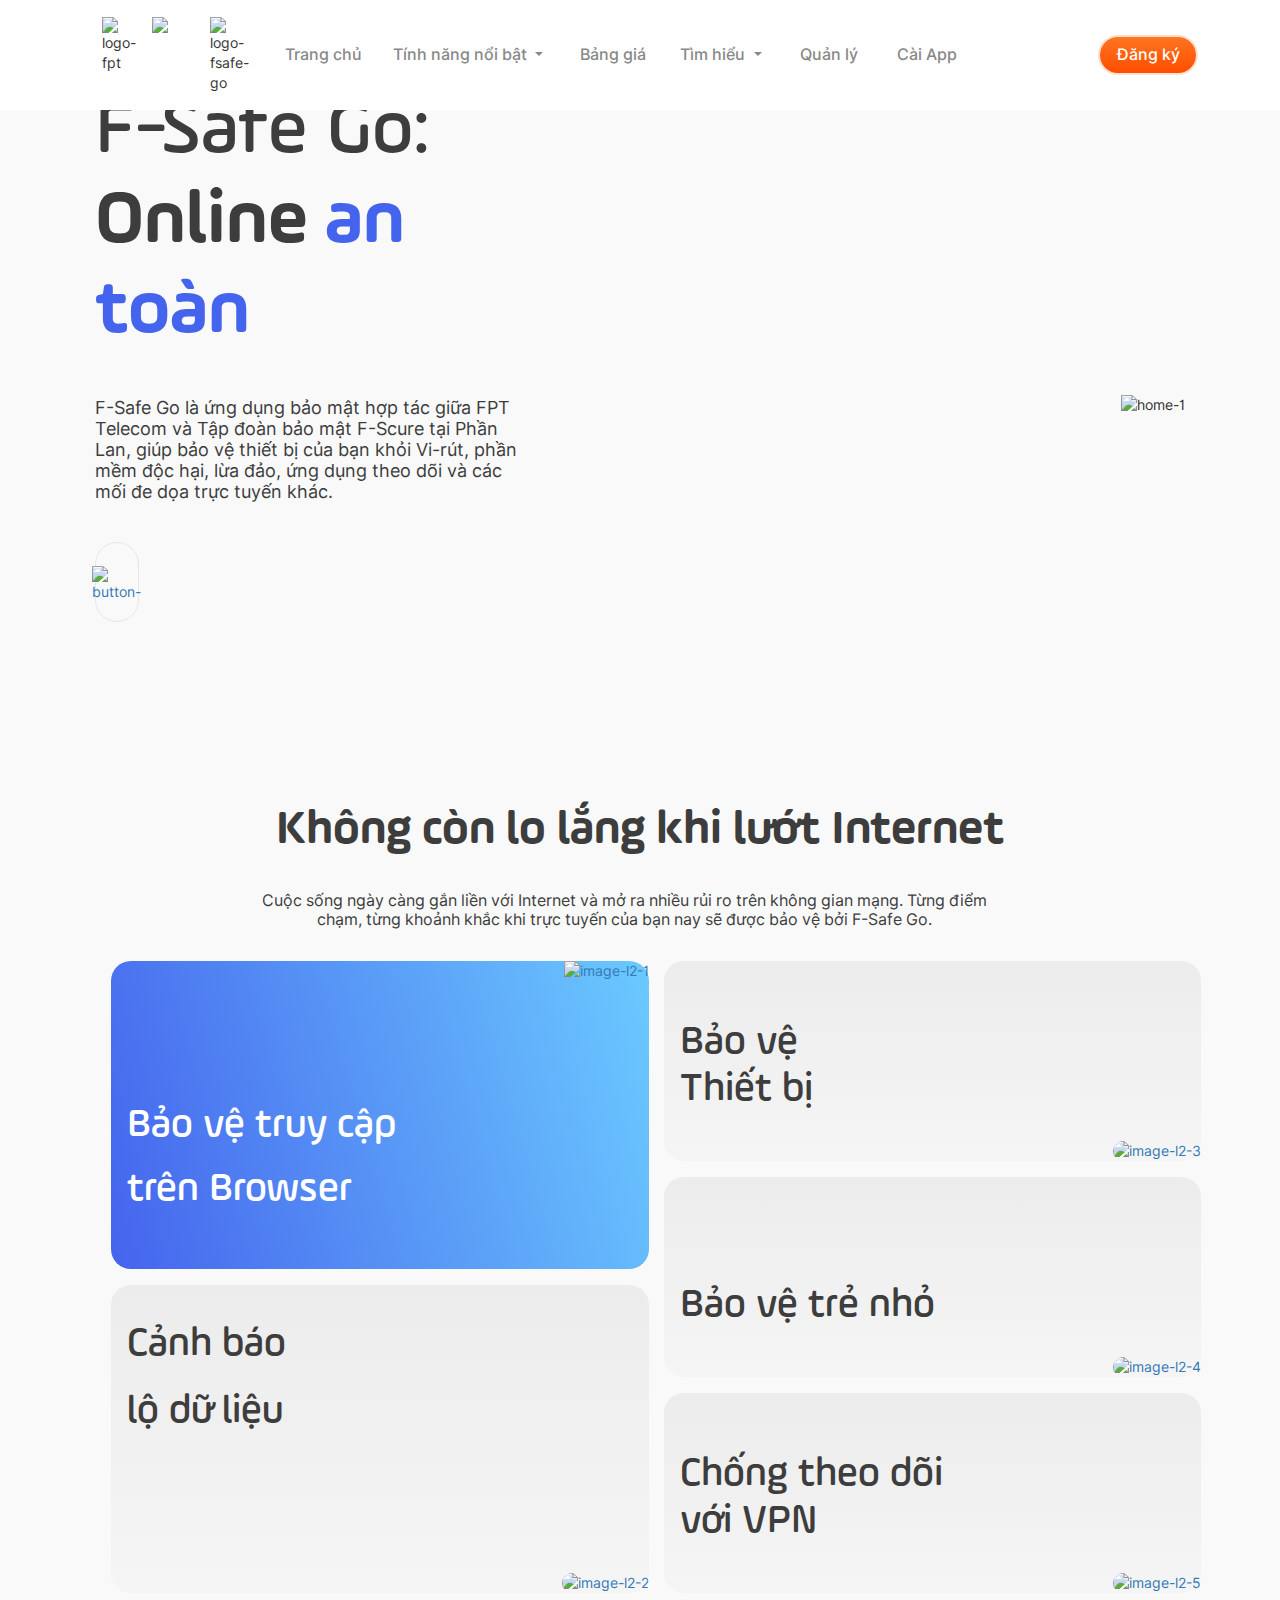
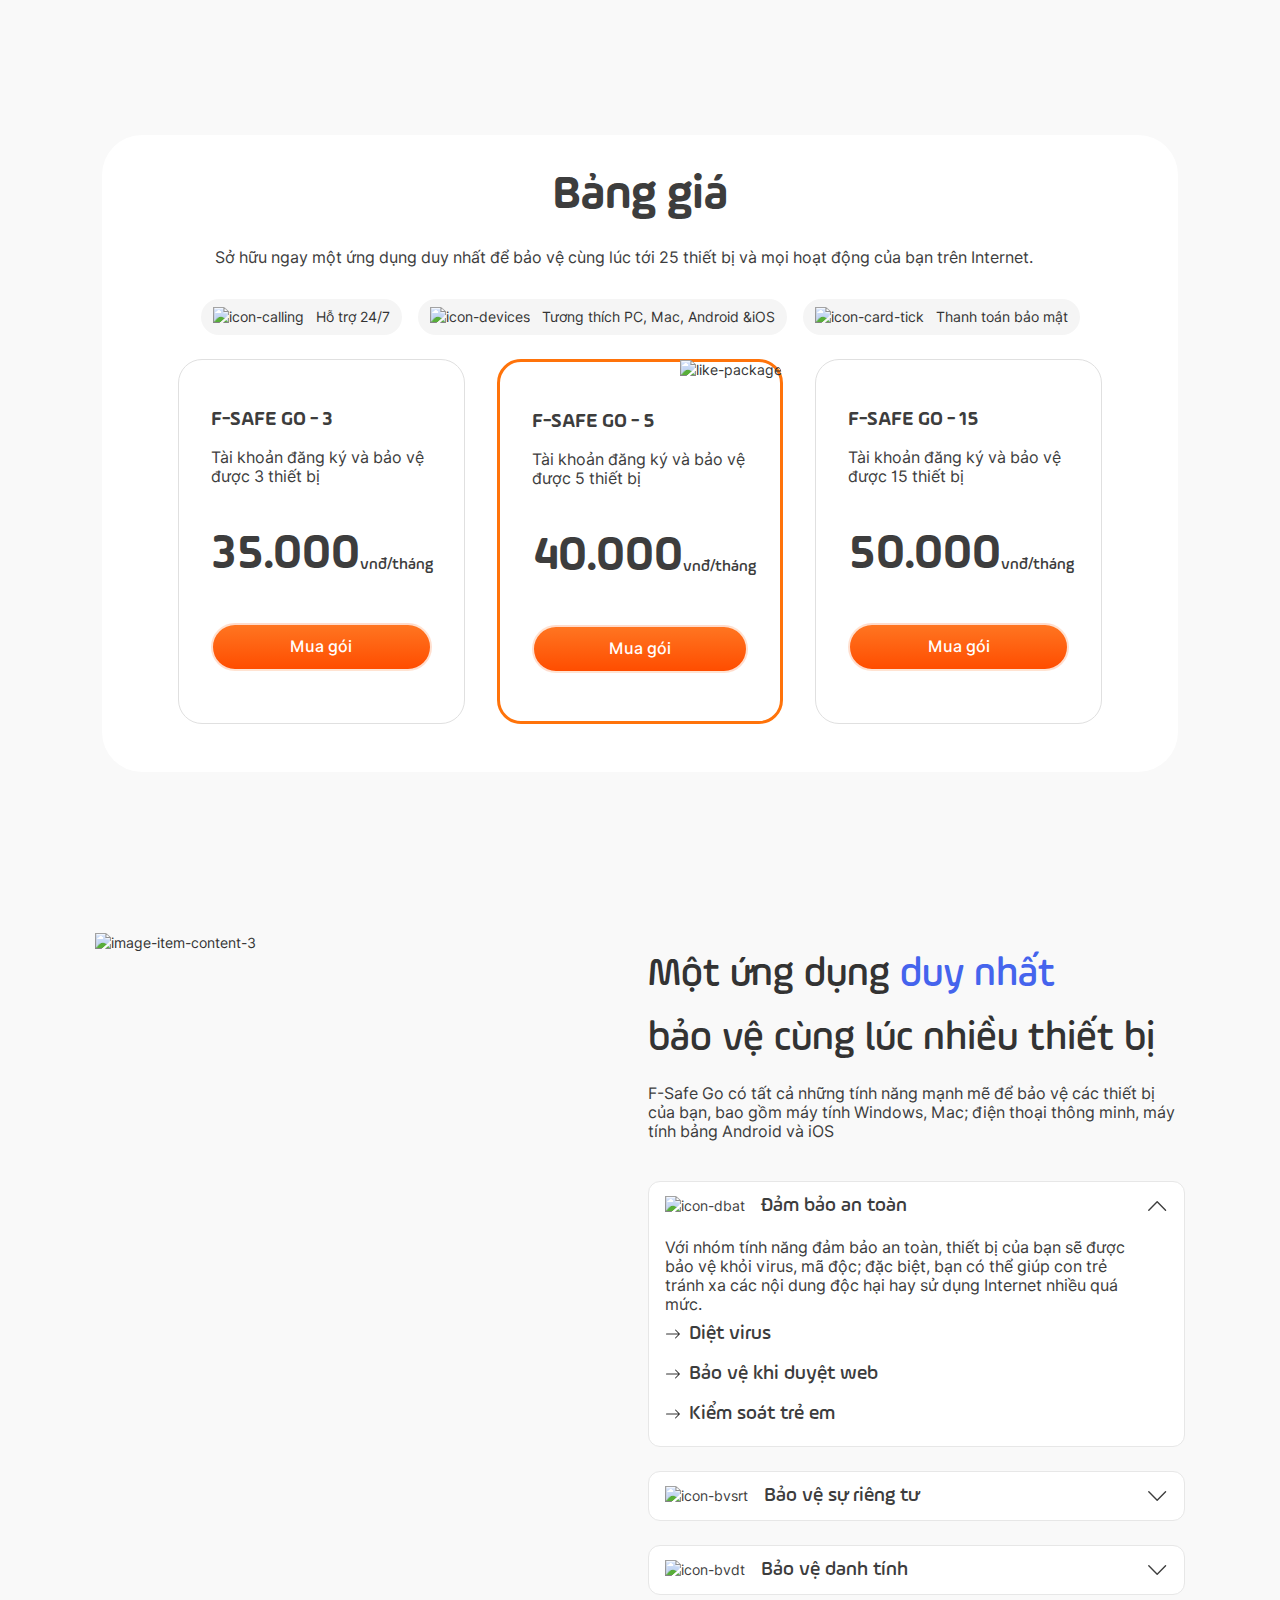
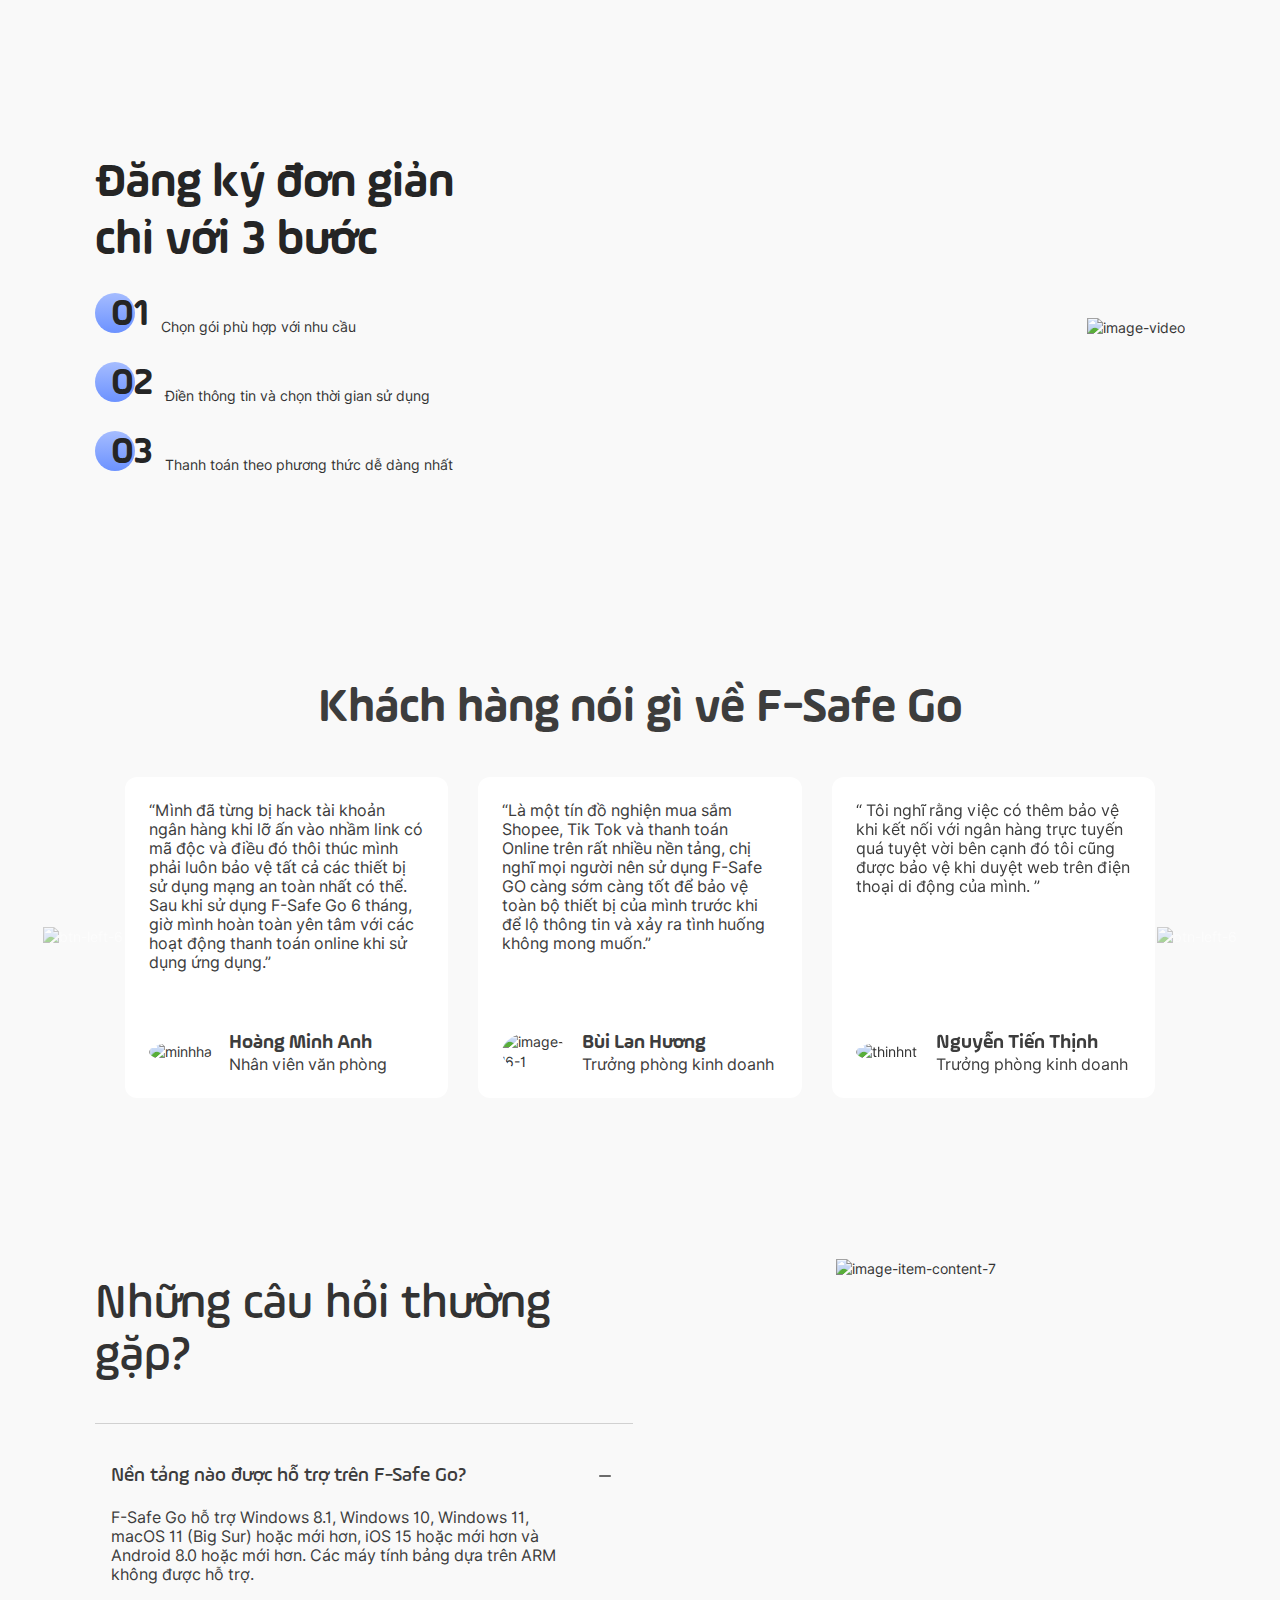
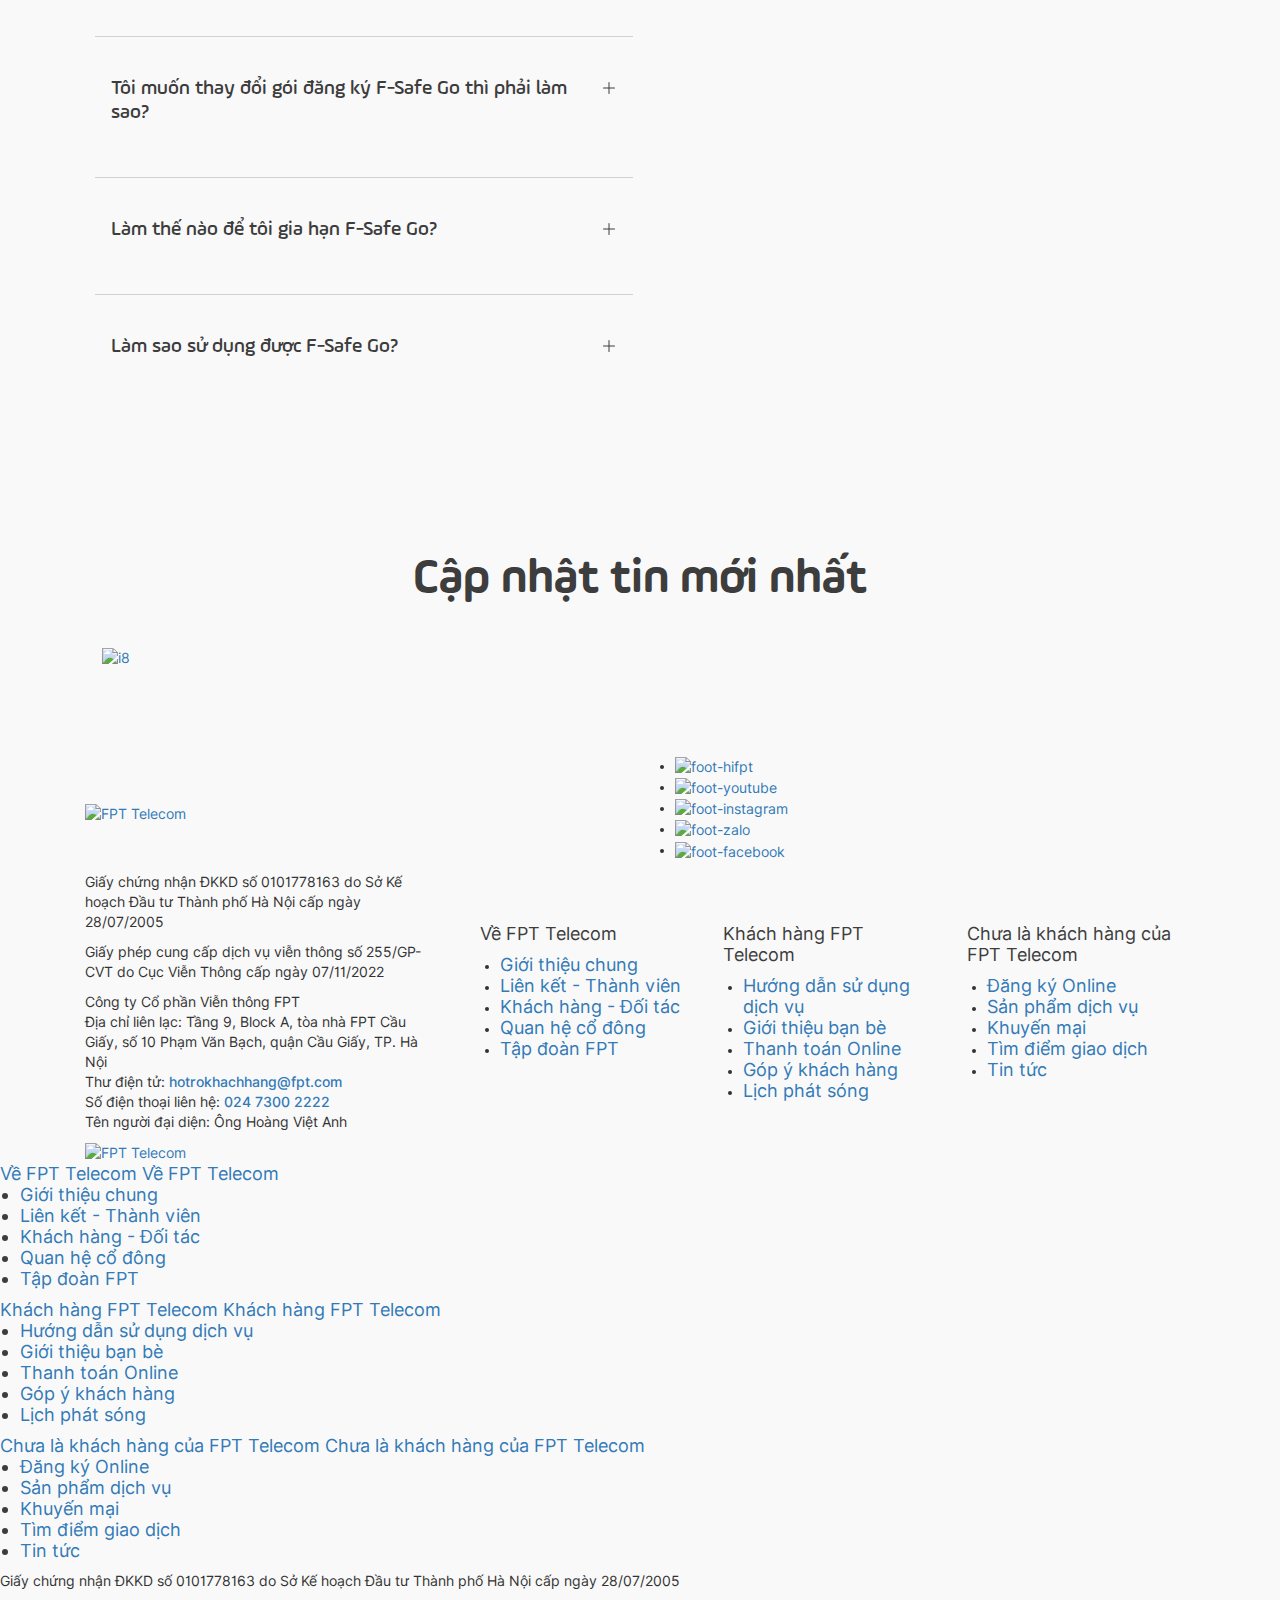
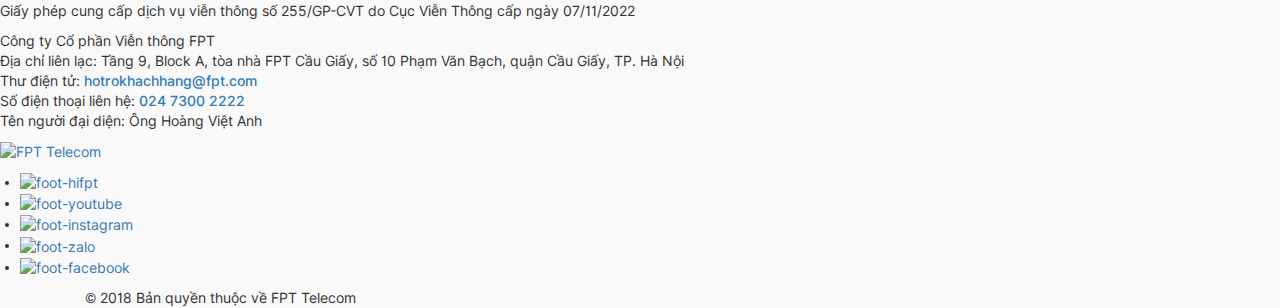
==== commit f690039d: "update code" ====
--- a/index.html
+++ b/index.html
@@ -11,7 +11,7 @@
     <!-- Mobile Specific Meta -->
     <meta http-equiv="X-UA-Compatible" content="IE=edge" />
     <meta name="viewport" content="width=device-width, initial-scale=1" />
-    <link rel="shortcut icon" href="./assets/image/favicon.ico" />
+    <link rel="shortcut icon" href="https://hi-static.fpt.vn/sys/hifpt/pnc_pdx/landingpage-fsafe-go/favicon.ico" />
     <meta name="msapplication-TileColor" content="#ffffff">
     <meta name="theme-color" content="#ffffff">
     <meta name="keywords" content="Hi FPT, hifpt, FPT Telecom, F-Safe Go, FSafeGo , FSafe Go" />
@@ -68,10 +68,17 @@
         }
         </script>
 
-
 </head>
-
-<body>
+<script>
+    // Chạy hàm khi trang được làm mới
+    window.onload = function () {
+        // Cuộn đến đầu trang
+        window.scrollTo(0, 0);
+    };
+</script>
+
+
+<body id="landingpage-fsafe-go">
     <header>
         <div class="header-title">
 
@@ -84,11 +91,14 @@
             </a>
             <div class="logo-header">
                 <a onclick="goto('https://shop.fpt.vn/#sec-combo-skycam',1)">
-                    <img src="./assets/image/header/logo-fpt.svg" alt="logo-fpt" width="auto" height="64">
+                    <img src="https://hi-static.fpt.vn/sys/hifpt/pnc_pdx/landingpage-fsafe-go/header/logo-fpt.svg"
+                        alt="logo-fpt" width="auto" height="64">
                 </a>
-                <img src="./assets/image/header/logo-center.svg" alt="logo-center" style="padding: 0 16px;">
+                <img src="https://hi-static.fpt.vn/sys/hifpt/pnc_pdx/landingpage-fsafe-go/header/logo-center.svg"
+                    alt="logo-center" style="padding: 0 16px;">
                 <a onclick="goto('/',1)">
-                    <img src="./assets/image/header/logo-fsafe-go.svg" alt="logo-fsafe-go" width="auto" height="64">
+                    <img src="https://hi-static.fpt.vn/sys/hifpt/pnc_pdx/landingpage-fsafe-go/header/logo-fsafe-go.svg"
+                        alt="logo-fsafe-go" width="auto" height="64">
                 </a>
             </div>
             <div class="nav-header">
@@ -98,7 +108,7 @@
                             <li class="nav-item">
                                 <a class="nav-link" aria-current="page" onclick="goto('/',1)">Trang chủ</a>
                             </li>
-                            <li class="nav-item dropdown" style="width:164px;">
+                            <li class="nav-item dropdown" style="width:170px;">
                                 <a class="nav-link dropdown-toggle" href="#" role="button" data-bs-toggle="dropdown"
                                     aria-expanded="false">
                                     Tính năng nổi bật
@@ -138,7 +148,7 @@
                                     onclick="goto('https://safeavenue-jp.f-secure.com/iframe/-sso/fpt_telecom/',1)">Quản
                                     lý</a>
                             </li>
-                            <li class="nav-item" style="justify-content: left;">
+                            <li class="nav-item" style="justify-content: left; margin-left: 8px;">
                                 <a class="nav-link"
                                     onclick="goto('https://safeavenue-jp.f-secure.com/iframe/-installers/fpt_telecom/',1)">Cài
                                     App</a>
@@ -158,8 +168,9 @@
     </header>
     <div id="myModal" class="modal">
         <div class="modal-content" style="width: 75%;">
-            <span class="close"><img src="./assets/image/content/close-circle.png" alt="close-circle" width="auto"
-                    height="auto"></span>
+            <span class="close"><img
+                    src="https://hi-static.fpt.vn/sys/hifpt/pnc_pdx/landingpage-fsafe-go/content/close-circle.png"
+                    alt="close-circle" width="auto" height="auto"></span>
             <div class="modal-body">
                 <a class="item-menu-modal" onclick="goto('/',1)">Trang chủ</a>
                 <a class="item-menu-modal toggle-feature" onclick="openToggle('toggle-feature')">Tính năng nỗi bật</a>
@@ -200,8 +211,8 @@
         <div class="item-content item-content-1" id="item-content-1">
             <div class="row">
                 <div class="col-6 text-center item-1-mobile">
-                    <img src="./assets/image/content/home-content-1-1.png" alt="home-1" width="auto" height="auto"
-                        class="home-1">
+                    <img src="https://hi-static.fpt.vn/sys/hifpt/pnc_pdx/landingpage-fsafe-go/content/home-content-1-1.png"
+                        alt="home-1" width="auto" height="auto" class="home-1">
 
                 </div>
                 <div class="col-6">
@@ -215,8 +226,8 @@
                         </h4>
                         <a href="#item-content-3">
                             <div class="button-click-lv1">
-                                <img src="./assets/image/content/button-down.png" alt="button-down-top" width="auto"
-                                    height="auto" style="height: 32px;">
+                                <img src="https://hi-static.fpt.vn/sys/hifpt/pnc_pdx/landingpage-fsafe-go/content/button-down.png"
+                                    alt="button-down-top" width="auto" height="auto" style="height: 32px;">
                             </div>
                         </a>
                         <div style="height:100px;"></div>
@@ -224,8 +235,8 @@
                 </div>
                 <div class="col-6 text-end item-1-pc">
 
-                    <img src="./assets/image/content/home-content-1-1.png" alt="home-1" width="auto" height="auto"
-                        class="home-1">
+                    <img src="https://hi-static.fpt.vn/sys/hifpt/pnc_pdx/landingpage-fsafe-go/content/home-content-1-1.png"
+                        alt="home-1" width="auto" height="auto" class="home-1">
 
                 </div>
             </div>
@@ -244,7 +255,7 @@
                 </div>
 
             </div>
-            <div class="row">
+            <div class="row item-2-pc">
                 <div class="col-6 text-start  goscroll" data-anitype="animate__fadeInUp"
                     style="max-height: 630px; margin-top: 16px;">
                     <a class="item-content-2-left l-1" onclick="goto('/page-detail-3.html',1)">
@@ -253,30 +264,30 @@
                                 <h2>Bảo vệ truy cập</h2>
                                 <h2>trên Browser</h2>
                                 <svg xmlns="http://www.w3.org/2000/svg" width="32" height="32" fill="currentColor"
-                                    class="bi bi-arrow-right" viewBox="0 0 16 16">
+                                    style="    opacity: 0;" class="bi bi-arrow-right" viewBox="0 0 16 16">
                                     <path fill-rule="evenodd"
                                         d="M1 8a.5.5 0 0 1 .5-.5h11.793l-3.147-3.146a.5.5 0 0 1 .708-.708l4 4a.5.5 0 0 1 0 .708l-4 4a.5.5 0 0 1-.708-.708L13.293 8.5H1.5A.5.5 0 0 1 1 8" />
                                 </svg>
                             </div>
                         </div>
-                        <img src="./assets/image/content/image-l2-1.png" alt="image-l2-1" width="auto" height="auto"
-                            style="top: 0;">
-                    </a>
-                    <a class="item-content-2-left l-2" onclick="goto('/page-detail-2.html',1)"
+                        <img src="https://hi-static.fpt.vn/sys/hifpt/pnc_pdx/landingpage-fsafe-go/content/image-l2-1.png"
+                            alt="image-l2-1" width="auto" height="auto" style="top: 0;">
+                    </a>
+                    <a class="item-content-2-left l-2" onclick="goto('/page-detail-4.html',1)"
                         style="background: linear-gradient(0deg, #f5f5f5 0%, #ececec 100%);">
                         <div class="l-2-text">
                             <div>
-                                <h2>Ngăn nguy cơ lộ</h2>
-                                <h2>dữ liệu cá nhân</h2>
+                                <h2>Cảnh báo</h2>
+                                <h2>lộ dữ liệu</h2>
                                 <svg xmlns="http://www.w3.org/2000/svg" width="32" height="32" fill="currentColor"
-                                    class="bi bi-arrow-right" viewBox="0 0 16 16">
+                                    style="    opacity: 0;" class="bi bi-arrow-right" viewBox="0 0 16 16">
                                     <path fill-rule="evenodd"
                                         d="M1 8a.5.5 0 0 1 .5-.5h11.793l-3.147-3.146a.5.5 0 0 1 .708-.708l4 4a.5.5 0 0 1 0 .708l-4 4a.5.5 0 0 1-.708-.708L13.293 8.5H1.5A.5.5 0 0 1 1 8" />
                                 </svg>
                             </div>
                         </div>
-                        <img src="./assets/image/content/image-l2-2.png" alt="image-l2-2" width="auto" height="auto"
-                            style="bottom: 0;border-radius: 16px;">
+                        <img src="https://hi-static.fpt.vn/sys/hifpt/pnc_pdx/landingpage-fsafe-go/content/image-l2-2.png"
+                            alt="image-l2-2" width="auto" height="auto" style="bottom: 0;border-radius: 16px;">
 
                     </a>
                 </div>
@@ -288,14 +299,14 @@
                                 <h2>Bảo vệ</h2>
                                 <h2>Thiết bị</h2>
                                 <svg xmlns="http://www.w3.org/2000/svg" width="32" height="32" fill="currentColor"
-                                    class="bi bi-arrow-right" viewBox="0 0 16 16">
+                                    style="    opacity: 0;" class="bi bi-arrow-right" viewBox="0 0 16 16">
                                     <path fill-rule="evenodd"
                                         d="M1 8a.5.5 0 0 1 .5-.5h11.793l-3.147-3.146a.5.5 0 0 1 .708-.708l4 4a.5.5 0 0 1 0 .708l-4 4a.5.5 0 0 1-.708-.708L13.293 8.5H1.5A.5.5 0 0 1 1 8" />
                                 </svg>
                             </div>
                         </div>
-                        <img src="./assets/image/content/image-l2-3.png" alt="image-l2-3" width="auto" height="auto"
-                            style="bottom: 0;border-radius: 16px;">
+                        <img src="https://hi-static.fpt.vn/sys/hifpt/pnc_pdx/landingpage-fsafe-go/content/image-l2-3.png"
+                            alt="image-l2-3" width="auto" height="auto" style="bottom: 0;border-radius: 16px;">
 
                     </a>
                     <a class="item-content-2-right r-1" onclick="goto('/page-detail-5.html',1)">
@@ -303,32 +314,151 @@
                             <div>
                                 <h2>Bảo vệ trẻ nhỏ</h2>
                                 <svg xmlns="http://www.w3.org/2000/svg" width="32" height="32" fill="currentColor"
-                                    class="bi bi-arrow-right" viewBox="0 0 16 16">
+                                    style="    opacity: 0;" class="bi bi-arrow-right" viewBox="0 0 16 16">
                                     <path fill-rule="evenodd"
                                         d="M1 8a.5.5 0 0 1 .5-.5h11.793l-3.147-3.146a.5.5 0 0 1 .708-.708l4 4a.5.5 0 0 1 0 .708l-4 4a.5.5 0 0 1-.708-.708L13.293 8.5H1.5A.5.5 0 0 1 1 8" />
                                 </svg>
                             </div>
                         </div>
-                        <img src="./assets/image/content/image-l2-4.png" alt="image-l2-4" width="auto" height="auto"
-                            style="bottom: 0;border-radius: 16px;">
-
-                    </a>
-                    <a class="item-content-2-right r-1" onclick="goto('/page-detail-4.html',1)">
+                        <img src="https://hi-static.fpt.vn/sys/hifpt/pnc_pdx/landingpage-fsafe-go/content/image-l2-4.png"
+                            alt="image-l2-4" width="auto" height="auto" style="bottom: 0;border-radius: 16px;">
+
+                    </a>
+                    <a class="item-content-2-right r-1" onclick="goto('/page-detail-2.html',1)">
                         <div class="r-text">
                             <div>
                                 <h2>Chống theo dõi</h2>
                                 <h2>với VPN</h2>
                                 <svg xmlns="http://www.w3.org/2000/svg" width="32" height="32" fill="currentColor"
-                                    class="bi bi-arrow-right" viewBox="0 0 16 16">
+                                    style="    opacity: 0;" class="bi bi-arrow-right" viewBox="0 0 16 16">
                                     <path fill-rule="evenodd"
                                         d="M1 8a.5.5 0 0 1 .5-.5h11.793l-3.147-3.146a.5.5 0 0 1 .708-.708l4 4a.5.5 0 0 1 0 .708l-4 4a.5.5 0 0 1-.708-.708L13.293 8.5H1.5A.5.5 0 0 1 1 8" />
                                 </svg>
                             </div>
                         </div>
-                        <img src="./assets/image/content/image-l2-5.png" alt="image-l2-5" width="auto" height="auto"
-                            style="bottom: 0;border-radius: 16px;">
-
-                    </a>
+                        <img src="https://hi-static.fpt.vn/sys/hifpt/pnc_pdx/landingpage-fsafe-go/content/image-l2-5.png"
+                            alt="image-l2-5" width="auto" height="auto" style="bottom: 0;border-radius: 16px;">
+
+                    </a>
+                </div>
+            </div>
+            <div class="row item-2-mobile">
+                <div class="col-12 text-end goscroll" data-anitype="animate__fadeInUp"
+                    style="margin-top: 16px; padding: 0;">
+                    <a class="item-content-2-left l-1" onclick="goto('/page-detail-3.html',1)">
+                        <div class="r-text" style=" align-items: flex-end;">
+                            <div>
+                                <h2 style="color: #FFF;">Bảo vệ truy cập</h2>
+                                <h2 style="color: #FFF;">trên Browser</h2>
+                            </div>
+                        </div>
+                        <img src="https://hi-static.fpt.vn/sys/hifpt/pnc_pdx/landingpage-fsafe-go/content/image-l2-mobile-1.png"
+                            alt="image-l2-1-mobile" width="auto" height="auto" style="top: 0;">
+                    </a>
+                    <a class="item-content-2-left l-2" onclick="goto('/page-detail-4.html',1)"
+                        style="background: linear-gradient(0deg, #f5f5f5 0%, #ececec 100%);">
+                        <div class="r-text" style=" align-items: flex-start;">
+                            <div>
+                                <h2>Cảnh báo</h2>
+                                <h2>lộ dữ liệu</h2>
+                            </div>
+                        </div>
+                        <img src="https://hi-static.fpt.vn/sys/hifpt/pnc_pdx/landingpage-fsafe-go/content/image-l2-mobile-2.png"
+                            alt="image-l2-2" width="auto" height="auto" style="bottom: 0;border-radius: 16px;">
+
+                    </a>
+                    <a class="item-content-2-right r-1" onclick="goto('/page-detail-1.html',1)">
+                        <div class="r-text" style=" align-items: center;">
+                            <div>
+                                <h2>Bảo vệ</h2>
+                                <h2>Thiết bị</h2>
+                            </div>
+                        </div>
+                        <img src="https://hi-static.fpt.vn/sys/hifpt/pnc_pdx/landingpage-fsafe-go/content/image-l2-mobile-3.png"
+                            alt="image-l2-3" width="auto" height="auto" style="bottom: 0;border-radius: 16px;">
+
+                    </a>
+                    <a class="item-content-2-right r-1" onclick="goto('/page-detail-5.html',1)">
+                        <div class="r-text" style=" align-items: center;">
+                            <div>
+                                <h2>Bảo vệ trẻ nhỏ</h2>
+                            </div>
+                        </div>
+                        <img src="https://hi-static.fpt.vn/sys/hifpt/pnc_pdx/landingpage-fsafe-go/content/image-l2-mobile-4.png"
+                            alt="image-l2-4" width="auto" height="auto" style="bottom: 0;border-radius: 16px;">
+
+                    </a>
+                    <a class="item-content-2-right r-1" onclick="goto('/page-detail-2.html',1)">
+                        <div class="r-text" style=" align-items: center;">
+                            <div>
+                                <h2>Chống theo dõi</h2>
+                                <h2>với VPN</h2>
+                            </div>
+                        </div>
+                        <img src="https://hi-static.fpt.vn/sys/hifpt/pnc_pdx/landingpage-fsafe-go/content/image-l2-mobile-5.png"
+                            alt="image-l2-5" width="auto" height="auto" style="bottom: 0;border-radius: 16px;">
+
+                    </a>
+                </div>
+            </div>
+        </div>
+
+        <div style="height:80px;" id="item-content-4"></div>
+        <div class="item-content item-content-4 goscroll" data-anitype="animate__fadeInUp">
+            <h2 style="font-size: 48px;text-align: center;">Bảng giá</h2>
+            <h5 style="text-align: center;    padding-top: 24px !important;">Sở hữu ngay một ứng dụng duy nhất để bảo vệ
+                cùng lúc tới 25 thiết bị và mọi
+                hoạt động của bạn
+                trên Internet.</h5>
+            <div class="content-payment-4" style="padding-top: 24px !important;">
+                <div class="i-content-payment-4">
+                    <img src="https://hi-static.fpt.vn/sys/hifpt/pnc_pdx/landingpage-fsafe-go/content/call-calling.svg"
+                        alt="icon-calling">
+                    Hỗ trợ 24/7
+                </div>
+                <div class="i-content-payment-4">
+                    <img src="https://hi-static.fpt.vn/sys/hifpt/pnc_pdx/landingpage-fsafe-go/content/devices.svg"
+                        alt="icon-devices">
+                    Tương thích PC, Mac, Android &iOS
+                </div>
+                <div class="i-content-payment-4">
+                    <img src="https://hi-static.fpt.vn/sys/hifpt/pnc_pdx/landingpage-fsafe-go/content/card-tick.svg"
+                        alt="icon-card-tick">
+                    Thanh toán bảo mật
+                </div>
+            </div>
+            <div class="container-row">
+                <div class="item-4-price">
+                    <div>
+                        <h2>F-SAFE GO - 3</h2>
+                        <h6>Tài khoản đăng ký và bảo vệ được 3 thiết bị</h6>
+                        <div class="col-text-price"><strong>35.000</strong><span>vnđ/tháng</span></div>
+                        <button onclick="goto('https://shop.fpt.vn/fsafe-go/register/fsafe-go-3d',2)"
+                            target="_blank">Mua
+                            gói</button>
+                    </div>
+                </div>
+                <div class="item-4-price" style="border: 3px solid  #ff730a;">
+                    <div>
+                        <h2>F-SAFE GO - 5</h2>
+                        <h6>Tài khoản đăng ký và bảo vệ được 5 thiết bị</h6>
+                        <div class="col-text-price"><strong>40.000</strong><span>vnđ/tháng</span></div>
+                        <button onclick="goto('https://shop.fpt.vn/fsafe-go/register/fsafe-go-5d',2)"
+                            target="_blank">Mua
+                            gói</button>
+                        <img src="https://hi-static.fpt.vn/sys/hifpt/pnc_pdx/landingpage-fsafe-go/content/like-package.png"
+                            alt="like-package" class="like-package">
+                    </div>
+                </div>
+                <div class="item-4-price">
+                    <div>
+                        <h2>F-SAFE GO - 15</h2>
+                        <h6>Tài khoản đăng ký và bảo vệ được 15 thiết bị</h6>
+                        <div class="col-text-price"><strong>50.000</strong><span>vnđ/tháng</span></div>
+                        <button onclick="goto('https://shop.fpt.vn/fsafe-go/register/fsafe-go-15d',2)"
+                            target="_blank">Mua
+                            gói</button>
+                    </div>
                 </div>
             </div>
         </div>
@@ -336,8 +466,8 @@
         <div class="item-content item-content-3">
             <div class="row" style="align-items: start;">
                 <div class="col-6 text-start goscroll" data-anitype="animate__fadeInLeft">
-                    <img src="./assets/image/content/image-item-content-3-3.png" alt="image-item-content-3" width="auto"
-                        class="image-item-content-3" height="auto">
+                    <img src="https://hi-static.fpt.vn/sys/hifpt/pnc_pdx/landingpage-fsafe-go/content/image-item-content-3-3.png"
+                        alt="image-item-content-3" width="auto" class="image-item-content-3" height="auto">
                 </div>
                 <div class="col-6 text-start goscroll" data-anitype="animate__fadeInRight">
                     <h2>Một ứng dụng <span style="color: var(--Brand-Blue-Primary);">duy nhất</span></h2>
@@ -351,8 +481,8 @@
                             data-bs-target="#collapseExample1" data-target=".multi-collapse" aria-expanded="false"
                             aria-controls="collapseExample1" onclick="toggleCollapse('collapseExample1')">
                             <div style="width: 100%;display: flex; align-items: center;">
-                                <img src="./assets/image/content/icon-dbat.svg" alt="icon-dbat"
-                                    style="margin-right: 16px;">
+                                <img src="https://hi-static.fpt.vn/sys/hifpt/pnc_pdx/landingpage-fsafe-go/content/icon-dbat.svg"
+                                    alt="icon-dbat" style="margin-right: 16px;">
                                 <h3>Đảm bảo an toàn</h3>
                             </div>
                             <svg xmlns="http://www.w3.org/2000/svg" width="24" height="24" fill="currentColor"
@@ -366,30 +496,30 @@
                                 sẽ được bảo vệ khỏi virus, mã độc;
                                 đặc biệt, bạn có thể giúp con trẻ tránh xa các nội dung độc hại hay sử dụng Internet
                                 nhiều quá mức.</h5>
-                            <a class="arrow-i3" href="#">
+                            <div class="arrow-i3">
                                 <svg xmlns="http://www.w3.org/2000/svg" width="16" height="16" fill="currentColor"
                                     class="bi bi-arrow-right" viewBox="0 0 16 16">
                                     <path fill-rule="evenodd"
                                         d="M1 8a.5.5 0 0 1 .5-.5h11.793l-3.147-3.146a.5.5 0 0 1 .708-.708l4 4a.5.5 0 0 1 0 .708l-4 4a.5.5 0 0 1-.708-.708L13.293 8.5H1.5A.5.5 0 0 1 1 8" />
                                 </svg>
                                 <h3 style="margin-left: 8px;">Diệt virus</h3>
-                            </a>
-                            <a class="arrow-i3" href="#">
+                            </div>
+                            <div class="arrow-i3">
                                 <svg xmlns="http://www.w3.org/2000/svg" width="16" height="16" fill="currentColor"
                                     class="bi bi-arrow-right" viewBox="0 0 16 16">
                                     <path fill-rule="evenodd"
                                         d="M1 8a.5.5 0 0 1 .5-.5h11.793l-3.147-3.146a.5.5 0 0 1 .708-.708l4 4a.5.5 0 0 1 0 .708l-4 4a.5.5 0 0 1-.708-.708L13.293 8.5H1.5A.5.5 0 0 1 1 8" />
                                 </svg>
                                 <h3 style="margin-left: 8px;">Bảo vệ khi duyệt web</h3>
-                            </a>
-                            <a class="arrow-i3" href="#">
+                            </div>
+                            <div class="arrow-i3">
                                 <svg xmlns="http://www.w3.org/2000/svg" width="16" height="16" fill="currentColor"
                                     class="bi bi-arrow-right" viewBox="0 0 16 16">
                                     <path fill-rule="evenodd"
                                         d="M1 8a.5.5 0 0 1 .5-.5h11.793l-3.147-3.146a.5.5 0 0 1 .708-.708l4 4a.5.5 0 0 1 0 .708l-4 4a.5.5 0 0 1-.708-.708L13.293 8.5H1.5A.5.5 0 0 1 1 8" />
                                 </svg>
                                 <h3 style="margin-left: 8px;">Kiểm soát trẻ em</h3>
-                            </a>
+                            </div>
                         </div>
 
                     </div>
@@ -398,8 +528,8 @@
                             data-bs-target="#collapseExample2" aria-expanded="false" aria-controls="collapseExample2"
                             onclick="toggleCollapse('collapseExample2')">
                             <div style="width: 100%;display: flex; align-items: center;">
-                                <img src="./assets/image/content/icon-bvsrt.svg" alt="icon-bvsrt"
-                                    style="margin-right: 16px;">
+                                <img src="https://hi-static.fpt.vn/sys/hifpt/pnc_pdx/landingpage-fsafe-go/content/icon-bvsrt.svg"
+                                    alt="icon-bvsrt" style="margin-right: 16px;">
                                 <h3>Bảo vệ sự riêng tư</h3>
                             </div>
                             <svg xmlns="http://www.w3.org/2000/svg" width="24" height="24" fill="currentColor"
@@ -414,30 +544,30 @@
                                 theo dõi và đánh cắp thông tin; đảm bảo lướt web an toàn khi sử dụng các mạng Wi-Fi công
                                 cộng.
                             </h5>
-                            <a class="arrow-i3" href="#">
+                            <div class="arrow-i3">
                                 <svg xmlns="http://www.w3.org/2000/svg" width="16" height="16" fill="currentColor"
                                     class="bi bi-arrow-right" viewBox="0 0 16 16">
                                     <path fill-rule="evenodd"
                                         d="M1 8a.5.5 0 0 1 .5-.5h11.793l-3.147-3.146a.5.5 0 0 1 .708-.708l4 4a.5.5 0 0 1 0 .708l-4 4a.5.5 0 0 1-.708-.708L13.293 8.5H1.5A.5.5 0 0 1 1 8" />
                                 </svg>
                                 <h3 style="margin-left: 8px;">Bảo vệ sự riêng tư</h3>
-                            </a>
-                            <a class="arrow-i3" href="#">
+                            </div>
+                            <div class="arrow-i3">
                                 <svg xmlns="http://www.w3.org/2000/svg" width="16" height="16" fill="currentColor"
                                     class="bi bi-arrow-right" viewBox="0 0 16 16">
                                     <path fill-rule="evenodd"
                                         d="M1 8a.5.5 0 0 1 .5-.5h11.793l-3.147-3.146a.5.5 0 0 1 .708-.708l4 4a.5.5 0 0 1 0 .708l-4 4a.5.5 0 0 1-.708-.708L13.293 8.5H1.5A.5.5 0 0 1 1 8" />
                                 </svg>
                                 <h3 style="margin-left: 8px;">Bảo vệ Wi‑Fi</h3>
-                            </a>
-                            <a class="arrow-i3" href="#">
+                            </div>
+                            <div class="arrow-i3">
                                 <svg xmlns="http://www.w3.org/2000/svg" width="16" height="16" fill="currentColor"
                                     class="bi bi-arrow-right" viewBox="0 0 16 16">
                                     <path fill-rule="evenodd"
                                         d="M1 8a.5.5 0 0 1 .5-.5h11.793l-3.147-3.146a.5.5 0 0 1 .708-.708l4 4a.5.5 0 0 1 0 .708l-4 4a.5.5 0 0 1-.708-.708L13.293 8.5H1.5A.5.5 0 0 1 1 8" />
                                 </svg>
                                 <h3 style="margin-left: 8px;">Mạng riêng ảo (VPN)</h3>
-                            </a>
+                            </div>
                         </div>
 
                     </div>
@@ -446,8 +576,8 @@
                             data-bs-target="#collapseExample3" aria-expanded="false" aria-controls="collapseExample3"
                             onclick="toggleCollapse('collapseExample3')">
                             <div style="width: 100%;display: flex; align-items: center;">
-                                <img src="./assets/image/content/icon-bvdt.svg" alt="icon-bvdt"
-                                    style="margin-right: 16px;">
+                                <img src="https://hi-static.fpt.vn/sys/hifpt/pnc_pdx/landingpage-fsafe-go/content/icon-bvdt.svg"
+                                    alt="icon-bvdt" style="margin-right: 16px;">
                                 <h3>Bảo vệ danh tính</h3>
                             </div>
                             <svg xmlns="http://www.w3.org/2000/svg" width="24" height="24" fill="currentColor"
@@ -459,90 +589,35 @@
                         <div class="collapse collapse-t " id="collapseExample3">
                             <h5 style="padding-top: 8px !important">Với nhóm tính năng bảo vệ danh tính, bạn sẽ được hỗ
                                 trợ tạo mật khẩu mạnh & duy nhất, lưu trữ an toàn trong ví mật khẩu để đảm bảo an toàn
-                                cho các tài khoản trực tuyến; dễ dàng giám sát online việc lọt lộ danh tính.</h5>
-
-                            <a class="arrow-i3" href="#">
+                                cho các tài khoản trực tuyến; dễ dàng giám sát online việc lộ danh tính.</h5>
+
+                            <div class="arrow-i3">
                                 <svg xmlns="http://www.w3.org/2000/svg" width="16" height="16" fill="currentColor"
                                     class="bi bi-arrow-right" viewBox="0 0 16 16">
                                     <path fill-rule="evenodd"
                                         d="M1 8a.5.5 0 0 1 .5-.5h11.793l-3.147-3.146a.5.5 0 0 1 .708-.708l4 4a.5.5 0 0 1 0 .708l-4 4a.5.5 0 0 1-.708-.708L13.293 8.5H1.5A.5.5 0 0 1 1 8" />
                                 </svg>
                                 <h3 style="margin-left: 8px;">Giám sát danh tính trực tuyến</h3>
-                            </a>
-                            <a class="arrow-i3" href="#">
+                            </div>
+                            <div class="arrow-i3">
                                 <svg xmlns="http://www.w3.org/2000/svg" width="16" height="16" fill="currentColor"
                                     class="bi bi-arrow-right" viewBox="0 0 16 16">
                                     <path fill-rule="evenodd"
                                         d="M1 8a.5.5 0 0 1 .5-.5h11.793l-3.147-3.146a.5.5 0 0 1 .708-.708l4 4a.5.5 0 0 1 0 .708l-4 4a.5.5 0 0 1-.708-.708L13.293 8.5H1.5A.5.5 0 0 1 1 8" />
                                 </svg>
                                 <h3 style="margin-left: 8px;">Quản lý mật khẩu</h3>
-                            </a>
-
-                            <a class="arrow-i3" href="#">
+                            </div>
+
+                            <div class="arrow-i3">
                                 <svg xmlns="http://www.w3.org/2000/svg" width="16" height="16" fill="currentColor"
                                     class="bi bi-arrow-right" viewBox="0 0 16 16">
                                     <path fill-rule="evenodd"
                                         d="M1 8a.5.5 0 0 1 .5-.5h11.793l-3.147-3.146a.5.5 0 0 1 .708-.708l4 4a.5.5 0 0 1 0 .708l-4 4a.5.5 0 0 1-.708-.708L13.293 8.5H1.5A.5.5 0 0 1 1 8" />
                                 </svg>
-                                <h3 style="margin-left: 8px;">Nhận cảnh báo khi bị lọt lộ danh tính</h3>
-                            </a>
-                        </div>
-
-                    </div>
-                </div>
-            </div>
-        </div>
-        <div style="height:80px;" id="item-content-4"></div>
-        <div class="item-content item-content-4 goscroll" data-anitype="animate__fadeInUp">
-            <h2 style="font-size: 48px;text-align: center;">Bảng giá</h2>
-            <h5 style="text-align: center;    padding-top: 24px !important;">Sở hữu ngay một ứng dụng duy nhất để bảo vệ
-                cùng lúc tới 25 thiết bị và mọi
-                hoạt động của bạn
-                trên Internet.</h5>
-            <div class="content-payment-4" style="padding-top: 24px !important;">
-                <div class="i-content-payment-4">
-                    <img src="./assets/image/content/call-calling.svg" alt="icon-calling">
-                    Hỗ trợ 24/7
-                </div>
-                <div class="i-content-payment-4">
-                    <img src="./assets/image/content/devices.svg" alt="icon-devices">
-                    Tương thích PC, Mac, Android &iOS
-                </div>
-                <div class="i-content-payment-4">
-                    <img src="./assets/image/content/card-tick.svg" alt="icon-card-tick">
-                    Thanh toán bảo mật
-                </div>
-            </div>
-            <div class="container-row">
-                <div class="item-4-price">
-                    <div>
-                        <h2>F-SAFE GO - 3</h2>
-                        <h6>Tài khoản đăng ký và bảo vệ được 3 thiết bị</h6>
-                        <div class="col-text-price"><strong>35.000</strong><span>vnđ/tháng</span></div>
-                        <button onclick="goto('https://shop.fpt.vn/fsafe-go/register/fsafe-go-3d',2)"
-                            target="_blank">Mua
-                            gói</button>
-                    </div>
-                </div>
-                <div class="item-4-price" style="border: 3px solid  #ff730a;">
-                    <div>
-                        <h2>F-SAFE GO - 5</h2>
-                        <h6>Tài khoản đăng ký và bảo vệ được 5 thiết bị</h6>
-                        <div class="col-text-price"><strong>40.000</strong><span>vnđ/tháng</span></div>
-                        <button onclick="goto('https://shop.fpt.vn/fsafe-go/register/fsafe-go-5d',2)"
-                            target="_blank">Mua
-                            gói</button>
-                        <img src="./assets/image/content/like-package.png" alt="like-package" class="like-package">
-                    </div>
-                </div>
-                <div class="item-4-price">
-                    <div>
-                        <h2>F-SAFE GO - 15</h2>
-                        <h6>Tài khoản đăng ký và bảo vệ được 15 thiết bị</h6>
-                        <div class="col-text-price"><strong>50.000</strong><span>vnđ/tháng</span></div>
-                        <button onclick="goto('https://shop.fpt.vn/fsafe-go/register/fsafe-go-15d',2)"
-                            target="_blank">Mua
-                            gói</button>
+                                <h3 style="margin-left: 8px;">Nhận cảnh báo khi bị lộ danh tính</h3>
+                            </div>
+                        </div>
+
                     </div>
                 </div>
             </div>
@@ -607,8 +682,9 @@
                 </div>
                 <div class="col-7 text-end  goscroll" data-anitype="animate__fadeInRight">
                     <a id="playButton" onclick="toggleVideo()">
-                        <img id="videoThumbnail" src="./assets/image/content/image-video-fsafe-go.png" alt="image-video"
-                            width="auto" class="image-video" height="auto">
+                        <img id="videoThumbnail"
+                            src="https://hi-static.fpt.vn/sys/hifpt/pnc_pdx/landingpage-fsafe-go/content/image-video-fsafe-go.png"
+                            alt="image-video" width="auto" class="image-video" height="auto">
 
                         <iframe width="860" height="500" class="image-video" style="display: none;" id="videoFrame"
                             src="https://www.youtube.com/embed/XvwK5hXagpI" frameborder="0"
@@ -627,18 +703,21 @@
                         <div class="carousel-item active">
                             <div class="col-md-4" style="display: grid;">
                                 <div class="i6-cus-said">
-                                    <h5>“Mình đã từng bị hack tài khoản ngân hàng khi lỡ ấn vào nhầm link có mã độc và
+                                    <h5>“Mình đã từng bị hack tài khoản ngân hàng khi lỡ ấn vào nhầm link có
+                                        mã độc và
                                         điều đó thôi
-                                        thúc mình phải luôn bảo vệ tất cả các thiết bị sử dụng mạng an toàn nhất có thể.
+                                        thúc mình phải luôn bảo vệ tất cả các thiết bị sử dụng mạng an toàn
+                                        nhất có thể.
                                         Sau khi sử
-                                        dụng F-Safe Go 6 tháng, giờ mình hoàn toàn yên tâm với các hoạt động thanh toán
+                                        dụng F-Safe Go 6 tháng, giờ mình hoàn toàn yên tâm với các hoạt động
+                                        thanh toán
                                         online khi
                                         sử
                                         dụng ứng dụng.”
                                     </h5>
                                     <div class="i6-cus">
-                                        <img src="./assets/image/content/minhha.png" alt="minhha" width="auto"
-                                            height="auto">
+                                        <img src="https://hi-static.fpt.vn/sys/hifpt/pnc_pdx/landingpage-fsafe-go/content/minhha.png"
+                                            alt="minhha" width="auto" height="auto">
                                         <div class="">
                                             <h3>Hoàng Minh Anh</h3>
                                             <h6>Nhân viên văn phòng</h6>
@@ -651,16 +730,18 @@
                         <div class="carousel-item">
                             <div class="col-md-4" style="display: grid;">
                                 <div class="i6-cus-said">
-                                    <h5>“Là một tín đồ nghiện mua sắm Shopee, Tik Tok và thanh toán Online trên rất
+                                    <h5>“Là một tín đồ nghiện mua sắm Shopee, Tik Tok và thanh toán Online
+                                        trên rất
                                         nhiều nền tảng,
                                         chị
-                                        nghĩ mọi người nên sử dụng F-Safe GO càng sớm càng tốt để bảo vệ toàn bộ thiết
+                                        nghĩ mọi người nên sử dụng F-Safe GO càng sớm càng tốt để bảo vệ
+                                        toàn bộ thiết
                                         bị của mình
                                         trước khi để lộ thông tin và xảy ra tình huống không mong muốn.”
                                     </h5>
                                     <div class="i6-cus">
-                                        <img src="./assets/image/content/huongbl.png" alt="image-l6-1" width="auto"
-                                            height="auto">
+                                        <img src="https://hi-static.fpt.vn/sys/hifpt/pnc_pdx/landingpage-fsafe-go/content/huongbl.png"
+                                            alt="image-l6-1" width="auto" height="auto">
                                         <div class="">
                                             <h3>Bùi Lan Hương</h3>
                                             <h6>Trưởng phòng kinh doanh</h6>
@@ -673,15 +754,17 @@
                             <div class="col-md-4" style="display: grid;">
                                 <div class="i6-cus-said">
                                     <h5>“
-                                        Tôi nghĩ rằng việc có thêm bảo vệ khi kết nối với ngân hàng trực tuyến quá tuyệt
+                                        Tôi nghĩ rằng việc có thêm bảo vệ khi kết nối với ngân hàng trực
+                                        tuyến quá tuyệt
                                         vời bên
                                         cạnh
-                                        đó tôi cũng được bảo vệ khi duyệt web trên điện thoại di động của mình.
+                                        đó tôi cũng được bảo vệ khi duyệt web trên điện thoại di động của
+                                        mình.
                                         ”
                                     </h5>
                                     <div class="i6-cus">
-                                        <img src="./assets/image/content/thinhnt.png" alt="thinhnt" width="auto"
-                                            height="auto">
+                                        <img src="https://hi-static.fpt.vn/sys/hifpt/pnc_pdx/landingpage-fsafe-go/content/thinhnt.png"
+                                            alt="thinhnt" width="auto" height="auto">
                                         <div class="">
                                             <h3>Nguyễn Tiến Thịnh</h3>
                                             <h6>Trưởng phòng kinh doanh</h6>
@@ -694,17 +777,19 @@
                             <div class="col-md-4" style="display: grid;">
                                 <div class="i6-cus-said">
                                     <h5>“
-                                        Mình chọn F-Safe GO và rất bất ngờ vì ứng dụng này đã giúp mình ngăn chặn hoàn
+                                        Mình chọn F-Safe GO và rất bất ngờ vì ứng dụng này đã giúp mình ngăn
+                                        chặn hoàn
                                         toàn những
                                         nội
-                                        dung không lành mạnh dành cho con, giúp con tôi được tiếp xúc với những nội dung
+                                        dung không lành mạnh dành cho con, giúp con tôi được tiếp xúc với
+                                        những nội dung
                                         an toàn
                                         nhất.
                                         ”
                                     </h5>
                                     <div class="i6-cus">
-                                        <img src="./assets/image/content/trangth.png" alt="trangth" width="auto"
-                                            height="auto">
+                                        <img src="https://hi-static.fpt.vn/sys/hifpt/pnc_pdx/landingpage-fsafe-go/content/trangth.png"
+                                            alt="trangth" width="auto" height="auto">
                                         <div class="">
                                             <h3>Trần Huyền Trang</h3>
                                             <h6>Nội trợ</h6>
@@ -716,18 +801,21 @@
                         <div class="carousel-item">
                             <div class="col-md-4" style="display: grid;">
                                 <div class="i6-cus-said">
-                                    <h5>“Nếu bạn chưa từng bị gọi làm phiền tới chục lần mỗi ngày vì bị lộ thông tin
+                                    <h5>“Nếu bạn chưa từng bị gọi làm phiền tới chục lần mỗi ngày vì bị lộ
+                                        thông tin
                                         trên các trang
-                                        Web thì bạn sẽ không hiểu sự quan trọng trong việc bảo mật thông tin như thế
+                                        Web thì bạn sẽ không hiểu sự quan trọng trong việc bảo mật thông tin
+                                        như thế
                                         nào. Mình đã sử
-                                        dụng F-Safe Go được 3 tháng và thực sự ứng dụng đã giúp mình bảo vệ mọi thông
+                                        dụng F-Safe Go được 3 tháng và thực sự ứng dụng đã giúp mình bảo vệ
+                                        mọi thông
                                         tin danh tính
                                         an
                                         toàn. ”
                                     </h5>
                                     <div class="i6-cus">
-                                        <img src="./assets/image/content/linhvpt.png" alt="linhvpt" width="auto"
-                                            height="auto">
+                                        <img src="https://hi-static.fpt.vn/sys/hifpt/pnc_pdx/landingpage-fsafe-go/content/linhvpt.png"
+                                            alt="linhvpt" width="auto" height="auto">
                                         <div class="">
                                             <h3>Vũ Phạm Thảo Linh</h3>
                                             <h6>Freelancer</h6>
@@ -739,11 +827,13 @@
                     </div>
                     <a class="carousel-control-prev bg-transparent w-aut disabled" href="#recipeCarousel" role="button"
                         data-bs-slide="prev">
-                        <img src="./assets/image/content/btn-left-6.svg" alt="btn-left-6" width="auto" height="auto">
+                        <img src="https://hi-static.fpt.vn/sys/hifpt/pnc_pdx/landingpage-fsafe-go/content/btn-left-6.svg"
+                            alt="btn-left-6" width="auto" height="auto">
                     </a>
                     <a class="carousel-control-next bg-transparent w-aut disabled" href="#recipeCarousel" role="button"
                         data-bs-slide="next">
-                        <img src="./assets/image/content/btn-right-6.svg" alt="btn-left-6" width="auto" height="auto">
+                        <img src="https://hi-static.fpt.vn/sys/hifpt/pnc_pdx/landingpage-fsafe-go/content/btn-right-6.svg"
+                            alt="btn-left-6" width="auto" height="auto">
                     </a>
                 </div>
             </div>
@@ -754,8 +844,10 @@
             <div class="row" style="align-items: start;">
                 <div class="col-6 text-center item-7-mobile  goscroll" data-anitype="animate__fadeInRight">
                     <a>
-                        <img id="i7" src="./assets/image/content/i7-v2.png" alt="image-item-content-7" width="auto"
-                            height="auto" class="image-item-content-7" style="width: 70%;">
+                        <img id="i7"
+                            src="https://hi-static.fpt.vn/sys/hifpt/pnc_pdx/landingpage-fsafe-go/content/i7-v2.png"
+                            alt="image-item-content-7" width="auto" height="auto" class="image-item-content-7"
+                            style="width: 70%;">
 
                     </a>
                 </div>
@@ -777,9 +869,11 @@
 
                         </a>
                         <div class="collapse collapse7 show" id="collapseExample7-1">
-                            <h5 style=" padding-top: 8px !important;">F-Safe Go hỗ trợ Windows 8.1, Windows 10, Windows
+                            <h5 style=" padding-top: 8px !important;">F-Safe Go hỗ trợ Windows 8.1, Windows
+                                10, Windows
                                 11, macOS 11 (Big Sur) hoặc mới hơn,
-                                iOS 15 hoặc mới hơn và Android 8.0 hoặc mới hơn. Các máy tính bảng dựa trên ARM không
+                                iOS 15 hoặc mới hơn và Android 8.0 hoặc mới hơn. Các máy tính bảng dựa trên
+                                ARM không
                                 được hỗ trợ.</h5>
                         </div>
 
@@ -801,10 +895,13 @@
                             </div>
                         </a>
                         <div class="collapse collapse7" id="collapseExample7-2">
-                            <h5 style=" padding-top: 8px !important;">Nếu bạn đang sử dụng F-Safe Go và muốn thay đổi
+                            <h5 style=" padding-top: 8px !important;">Nếu bạn đang sử dụng F-Safe Go và muốn
+                                thay đổi
                                 đăng ký F-Safe Go hiện có của mình, đăng
-                                nhập vào Hi FPT (bằng số điện thoại quản lý F-Safe Go) và nhấp vào mục F-Safe Go ở màn
-                                hình home. Chọn Quản lý gói F-Safe Go và chọn Thay đổi gói, chọn gói cần thay đổi và
+                                nhập vào Hi FPT (bằng số điện thoại quản lý F-Safe Go) và nhấp vào mục
+                                F-Safe Go ở màn
+                                hình home. Chọn Quản lý gói F-Safe Go và chọn Thay đổi gói, chọn gói cần
+                                thay đổi và
                                 thực hiện thanh toán. Đăng ký của bạn sẽ được nâng cấp ngay lập tức.</h5>
                         </div>
 
@@ -826,11 +923,13 @@
                         </a>
                         <div class="collapse collapse7" id="collapseExample7-3">
                             <h5 style=" padding-top: 8px !important;">Gia hạn gói F-Safe Go
-                                <a href="https://shop.fpt.vn/fsafe-go/extend"
-                                    style="margin-left: 4px;">https://shop.fpt.vn/fsafe-go/extend</a>. Hoặc gia hạn
+                                <a href="https://shop.fpt.vn/fsafe-go/extend" style="margin-left: 2px;">tại đây</a>.
+                                Hoặc
+                                gia hạn
                                 trực
                                 tiếp trên ứng dụng F-Safe Go (Chọn
-                                profile, sau đó chọn Giới thiệu và trợ giúp, chọn Gia hạn). Đăng ký của bạn được gia hạn
+                                profile, sau đó chọn Giới thiệu và trợ giúp, chọn Gia hạn). Đăng ký của bạn
+                                được gia hạn
                                 dựa trên đăng ký ban đầu của bạn (thời hạn cấp phép và số lượng thiết bị)
                             </h5>
                         </div>
@@ -852,9 +951,11 @@
                             </div>
                         </a>
                         <div class="collapse collapse7" id="collapseExample7-4">
-                            <h5 style=" padding-top: 8px !important;">Sau khi thực hiện mua gói thành công, khách hàng
+                            <h5 style=" padding-top: 8px !important;">Sau khi thực hiện mua gói thành công,
+                                khách hàng
                                 sẽ nhận được thông tin tài khoản qua
-                                SMS số điện thoại đăng ký, khách hàng thực hiện tải app F-Safe Go và đăng nhập với tài
+                                SMS số điện thoại đăng ký, khách hàng thực hiện tải app F-Safe Go và đăng
+                                nhập với tài
                                 khoản đã được cung cấp.</h5>
                         </div>
 
@@ -862,8 +963,10 @@
                 </div>
                 <div class="col-6 text-center item-7-pc goscroll" data-anitype="animate__fadeInRight">
                     <a>
-                        <img id="i7" src="./assets/image/content/i7-v2.png" alt="image-item-content-7" width="auto"
-                            height="auto" class="image-item-content-7" style="width: 70%;">
+                        <img id="i7"
+                            src="https://hi-static.fpt.vn/sys/hifpt/pnc_pdx/landingpage-fsafe-go/content/i7-v2.png"
+                            alt="image-item-content-7" width="auto" height="auto" class="image-item-content-7"
+                            style="width: 70%;">
 
                     </a>
                 </div>
@@ -875,24 +978,25 @@
             <h2>Cập nhật tin mới nhất</h2>
             <a style=" width: 100%;justify-content: center;" class="item-8-pc"
                 onclick="goto('https://shop.fpt.vn/tin-tuc/f-safe-go-giai-phap-bao-mat-du-lieu-toan-dien-cho-hanh-trinh-truc-tuyen-cua-ban-181',2)">
-                <img id="i8" src="./assets/image/content/i8-v2.png" alt="i8" width="auto" height="auto">
+                <img id="i8" src="https://hi-static.fpt.vn/sys/hifpt/pnc_pdx/landingpage-fsafe-go/content/i8-v2.png"
+                    alt="i8" width="auto" height="auto">
             </a>
             <div class="item-8-mobile">
                 <a
                     onclick="goto('https://shop.fpt.vn/tin-tuc/danh-gia-hieu-qua-cua-phan-mem-f-safe-go-co-tot-khong-182',2)"><img
-                        src="./assets/image/content/info-fsafe-1.png" alt="info-fsafe-1" width="auto" height="auto"
-                        style="width: 100%;    margin: 8px 0;"></a>
+                        src="https://hi-static.fpt.vn/sys/hifpt/pnc_pdx/landingpage-fsafe-go/content/info-fsafe-1.png"
+                        alt="info-fsafe-1" width="auto" height="auto" style="width: 100%;    margin: 8px 0;"></a>
                 <a
                     onclick="goto('https://shop.fpt.vn/tin-tuc/phan-mem-bao-mat-f-safe-go-co-phien-ban-tieng-viet-184',2)"><img
-                        src="./assets/image/content/info-fsafe-2.png" alt="info-fsafe-2" width="auto" height="auto"
-                        style="width: 100%;    margin: 8px 0;"></a>
+                        src="https://hi-static.fpt.vn/sys/hifpt/pnc_pdx/landingpage-fsafe-go/content/info-fsafe-2.png"
+                        alt="info-fsafe-2" width="auto" height="auto" style="width: 100%;    margin: 8px 0;"></a>
                 <a
                     onclick="goto('https://shop.fpt.vn/tin-tuc/f-safe-go-da-dang-su-chon-lua-ve-goi-dich-vu-va-chi-phi-183',2)"><img
-                        src="./assets/image/content/info-fsafe-3.png" alt="info-fsafe-3" width="auto" height="auto"
-                        style="width: 100%;    margin: 8px 0;"></a>
+                        src="https://hi-static.fpt.vn/sys/hifpt/pnc_pdx/landingpage-fsafe-go/content/info-fsafe-3.png"
+                        alt="info-fsafe-3" width="auto" height="auto" style="width: 100%;    margin: 8px 0;"></a>
                 <a onclick="goto('https://shop.fpt.vn/tin-tuc/huong-dan-cach-cai-dat-phan-mem-f-safe-go-185',2)"><img
-                        src=" ./assets/image/content/info-fsafe-4.png" alt="info-fsafe-4" width="auto" height="auto"
-                        style="width: 100%;    margin: 8px 0;"></a>
+                        src=" https://hi-static.fpt.vn/sys/hifpt/pnc_pdx/landingpage-fsafe-go/content/info-fsafe-4.png"
+                        alt="info-fsafe-4" width="auto" height="auto" style="width: 100%;    margin: 8px 0;"></a>
             </div>
         </div>
 
@@ -910,7 +1014,7 @@
 
 
 
-    <footer class="footer  goscroll" data-anitype="animate__fadeIn">
+    <footer class="footer">
         <div class="container link-footer-desktop">
             <div class="row row-fptlogo">
                 <div class="col-sm-6">
@@ -962,9 +1066,12 @@
             </div>
             <div class="row row-link-foot">
                 <div class="col-sm-4">
-                    <p>Giấy chứng nhận ĐKKD số 0101778163 do Sở Kế hoạch Đầu tư Thành phố Hà Nội cấp ngày 28/07/2005</p>
-                    <p>Giấy phép cung cấp dịch vụ viễn thông số 255/GP-CVT do Cục Viễn Thông cấp ngày 07/11/2022</p>
-                    <p> Công ty Cổ phần Viễn thông FPT <br /> Địa chỉ liên lạc: Tầng 9, Block A, tòa nhà FPT Cầu Giấy,
+                    <p>Giấy chứng nhận ĐKKD số 0101778163 do Sở Kế hoạch Đầu tư Thành phố Hà Nội cấp ngày
+                        28/07/2005</p>
+                    <p>Giấy phép cung cấp dịch vụ viễn thông số 255/GP-CVT do Cục Viễn Thông cấp ngày 07/11/2022
+                    </p>
+                    <p> Công ty Cổ phần Viễn thông FPT <br /> Địa chỉ liên lạc: Tầng 9, Block A, tòa nhà FPT Cầu
+                        Giấy,
                         số 10 Phạm
                         Văn Bạch, quận Cầu Giấy, TP. Hà Nội <br /> Thư điện tử: <a href="mailto:hotrokhachhang@fpt.com"
                             class="foot-hotline" style="font-weight: 500;">hotrokhachhang@fpt.com</a>
@@ -996,14 +1103,16 @@
                             <li>
                                 <h4>
                                     <a href="https://fpt.vn/vi/ve-fpt-telecom/lien-ket-thanh-vien.html"
-                                        title="Li&ecirc;n kết - Th&agrave;nh vi&ecirc;n">Li&ecirc;n kết - Th&agrave;nh
+                                        title="Li&ecirc;n kết - Th&agrave;nh vi&ecirc;n">Li&ecirc;n kết -
+                                        Th&agrave;nh
                                         vi&ecirc;n</a>
                                 </h4>
                             </li>
                             <li>
                                 <h4>
                                     <a href="https://fpt.vn/vi/ve-fpt-telecom/khach-hang-doi-tac"
-                                        title="Kh&aacute;ch h&agrave;ng - Đối t&aacute;c">Kh&aacute;ch h&agrave;ng - Đối
+                                        title="Kh&aacute;ch h&agrave;ng - Đối t&aacute;c">Kh&aacute;ch
+                                        h&agrave;ng - Đối
                                         t&aacute;c</a>
                                 </h4>
                             </li>
@@ -1040,7 +1149,8 @@
                             </li>
                             <li>
                                 <h4>
-                                    <a href="https://fpt.vn/pay" title="Thanh to&aacute;n Online">Thanh to&aacute;n
+                                    <a href="https://fpt.vn/pay" title="Thanh to&aacute;n Online">Thanh
+                                        to&aacute;n
                                         Online</a>
                                 </h4>
                             </li>
@@ -1059,7 +1169,8 @@
                         </ul>
                     </div>
                     <div class="col-sm-4">
-                        <h4 class="title-footer-item">Chưa l&agrave; kh&aacute;ch h&agrave;ng của FPT Telecom</h4>
+                        <h4 class="title-footer-item">Chưa l&agrave; kh&aacute;ch h&agrave;ng của FPT Telecom
+                        </h4>
                         <ul class="link-footer">
                             <li>
                                 <h4>
@@ -1088,7 +1199,8 @@
                             </li>
                             <li>
                                 <h4>
-                                    <a href="https://fpt.vn/vi/khach-hang-ca-nhan/tin-tuc" title="Tin tức">Tin tức</a>
+                                    <a href="https://fpt.vn/vi/khach-hang-ca-nhan/tin-tuc" title="Tin tức">Tin
+                                        tức</a>
                                 </h4>
                             </li>
                         </ul>
@@ -1155,8 +1267,10 @@
                 <div>
                     <h4 style="white-space: nowrap;">
                         <span class="target-fix-link-foot" id="accordion-link-foot1"></span>
-                        <a href="#accordion-link-foot1" id="open-accordion-link-foot1" title="open">Về FPT Telecom</a>
-                        <a href="#accordion-link-foot" id="close-accordion-link-foot1" title="close">Về FPT Telecom</a>
+                        <a href="#accordion-link-foot1" id="open-accordion-link-foot1" title="open">Về FPT
+                            Telecom</a>
+                        <a href="#accordion-link-foot" id="close-accordion-link-foot1" title="close">Về FPT
+                            Telecom</a>
                         <div class="accordion-link-foot-content">
                             <ul>
                                 <li>
@@ -1166,12 +1280,14 @@
                                 </li>
                                 <li>
                                     <a href="https://fpt.vn/vi/ve-fpt-telecom/lien-ket-thanh-vien.html"
-                                        title="Li&ecirc;n kết - Th&agrave;nh vi&ecirc;n">Li&ecirc;n kết - Th&agrave;nh
+                                        title="Li&ecirc;n kết - Th&agrave;nh vi&ecirc;n">Li&ecirc;n kết -
+                                        Th&agrave;nh
                                         vi&ecirc;n</a>
                                 </li>
                                 <li>
                                     <a href="https://fpt.vn/vi/ve-fpt-telecom/khach-hang-doi-tac"
-                                        title="Kh&aacute;ch h&agrave;ng - Đối t&aacute;c">Kh&aacute;ch h&agrave;ng - Đối
+                                        title="Kh&aacute;ch h&agrave;ng - Đối t&aacute;c">Kh&aacute;ch
+                                        h&agrave;ng - Đối
                                         t&aacute;c</a>
                                 </li>
                                 <li>
@@ -1208,7 +1324,8 @@
                                         title="Giới thiệu bạn b&egrave;">Giới thiệu bạn b&egrave;</a>
                                 </li>
                                 <li>
-                                    <a href="https://fpt.vn/pay" title="Thanh to&aacute;n Online">Thanh to&aacute;n
+                                    <a href="https://fpt.vn/pay" title="Thanh to&aacute;n Online">Thanh
+                                        to&aacute;n
                                         Online</a>
                                 </li>
                                 <li>
@@ -1226,10 +1343,12 @@
                 <div>
                     <h4 style="white-space: nowrap;">
                         <span class="target-fix-link-foot" id="accordion-link-foot13"></span>
-                        <a href="#accordion-link-foot13" id="open-accordion-link-foot13" title="open">Chưa l&agrave;
+                        <a href="#accordion-link-foot13" id="open-accordion-link-foot13" title="open">Chưa
+                            l&agrave;
                             kh&aacute;ch
                             h&agrave;ng của FPT Telecom</a>
-                        <a href="#accordion-link-foot" id="close-accordion-link-foot13" title="close">Chưa l&agrave;
+                        <a href="#accordion-link-foot" id="close-accordion-link-foot13" title="close">Chưa
+                            l&agrave;
                             kh&aacute;ch
                             h&agrave;ng của FPT Telecom</a>
                         <div class="accordion-link-foot-content">
@@ -1252,7 +1371,8 @@
                                         title="T&igrave;m điểm giao dịch">T&igrave;m điểm giao dịch</a>
                                 </li>
                                 <li>
-                                    <a href="https://fpt.vn/vi/khach-hang-ca-nhan/tin-tuc" title="Tin tức">Tin tức</a>
+                                    <a href="https://fpt.vn/vi/khach-hang-ca-nhan/tin-tuc" title="Tin tức">Tin
+                                        tức</a>
                                 </li>
                             </ul>
                         </div>
@@ -1260,9 +1380,11 @@
                 </div>
             </div>
             <div class="license-text">
-                <p>Giấy chứng nhận ĐKKD số 0101778163 do Sở Kế hoạch Đầu tư Thành phố Hà Nội cấp ngày 28/07/2005</p>
+                <p>Giấy chứng nhận ĐKKD số 0101778163 do Sở Kế hoạch Đầu tư Thành phố Hà Nội cấp ngày 28/07/2005
+                </p>
                 <p>Giấy phép cung cấp dịch vụ viễn thông số 255/GP-CVT do Cục Viễn Thông cấp ngày 07/11/2022</p>
-                <p> Công ty Cổ phần Viễn thông FPT <br /> Địa chỉ liên lạc: Tầng 9, Block A, tòa nhà FPT Cầu Giấy, số 10
+                <p> Công ty Cổ phần Viễn thông FPT <br /> Địa chỉ liên lạc: Tầng 9, Block A, tòa nhà FPT Cầu
+                    Giấy, số 10
                     Phạm
                     Văn Bạch, quận Cầu Giấy, TP. Hà Nội <br /> Thư điện tử: <a href="mailto:hotrokhachhang@fpt.com"
                         class="foot-hotline" style="font-weight: 500;">hotrokhachhang@fpt.com</a>
--- a/assets/css/style.css
+++ b/assets/css/style.css
@@ -148,15 +148,15 @@
   display: none;
 }
 
-* {
+#landingpage-fsafe-go * {
   font-family: "interFont", sans-serif;
 }
-a {
+#landingpage-fsafe-go a {
   text-decoration: none;
   cursor: pointer;
 }
-html {
-  background-image: url("../image/Homepage.png");
+#landingpage-fsafe-go {
+  background-image: url("https://hi-static.fpt.vn/sys/hifpt/pnc_pdx/landingpage-fsafe-go/Homepage.png");
   background-repeat: no-repeat;
   background-size: cover;
   margin: auto;
@@ -165,42 +165,39 @@
   overflow-y: auto;
   height: 100%;
   width: 100vw;
-}
-body {
   background-color: #f9f9f9 !important;
 }
-
-header {
+#landingpage-fsafe-go header {
   position: fixed;
   top: -1px;
   z-index: 1020;
-  padding: 0.75rem 8%;
+  padding: 1.75rem 8%;
   background: #fff;
   display: flex;
   width: 100%;
 }
-.header-title {
-  display: flex;
-  align-items: center;
-  width: 100%;
-}
-header .logo-header {
+#landingpage-fsafe-go .header-title {
+  display: flex;
+  align-items: center;
+  width: 100%;
+}
+#landingpage-fsafe-go header .logo-header {
   justify-content: start;
   width: 110%;
   display: flex;
 }
-header .nav-header {
+#landingpage-fsafe-go header .nav-header {
   justify-content: center;
   align-items: center;
   text-align: center;
   display: flex;
 }
-header .button-header {
+#landingpage-fsafe-go header .button-header {
   width: 100%;
   justify-content: flex-end;
   display: flex;
 }
-header .button-header button {
+#landingpage-fsafe-go header .button-header button {
   justify-content: end;
   display: flex;
   height: var(--Extra-Large);
@@ -218,19 +215,19 @@
   line-height: normal;
   width: 100px;
 }
-.bg-body-tertiary {
+#landingpage-fsafe-go bg-body-tertiary {
   background-color: #fff !important;
 }
-header img {
+#landingpage-fsafe-go header img {
   height: 32px;
 }
 
-.show.dropdown-toggle::after {
+#landingpage-fsafe-go .show.dropdown-toggle::after {
   transform: rotate(180deg) !important;
   color: var(--Brand-Blue-Primary) !important;
 }
 
-.nav-link {
+#landingpage-fsafe-go .nav-link {
   color: var(--Icon-Text-Secondary);
   font-size: 16px;
   font-style: normal;
@@ -239,21 +236,21 @@
   margin: 0 !important;
   padding: 0 !important;
 }
-.nav-link:active {
+#landingpage-fsafe-go .nav-link:active {
   color: var(--Brand-Blue-Primary) !important;
 }
-.nav-item {
-  width: 84px;
+#landingpage-fsafe-go .nav-item {
+  width: 104px;
   display: flex;
   justify-content: center;
   text-align: center;
   margin-right: 8px;
 }
-.show.nav-link {
+#landingpage-fsafe-go .show.nav-link {
   color: var(--Brand-Blue-Primary) !important;
 }
 
-.dropdown-menu {
+#landingpage-fsafe-go .dropdown-menu {
   left: -40px !important;
   animation: moveTopToBottom 0.5s forwards;
   padding: var(--Medium);
@@ -266,7 +263,7 @@
   padding: 0 16px;
 }
 
-.dropdown-item {
+#landingpage-fsafe-go .dropdown-item {
   color: var(--Icon-Text-Secondary) !important;
   font-size: 16px;
   font-weight: 500 !important;
@@ -275,20 +272,20 @@
   opacity: 1;
   border-bottom: 1px solid #e7e7e7;
 }
-li:last-child .dropdown-item {
+#landingpage-fsafe-go li:last-child .dropdown-item {
   border-bottom: none !important;
 }
-.dropdown-item:hover {
+#landingpage-fsafe-go .dropdown-item:hover {
   border-bottom: 1px solid #e7e7e7 !important;
   opacity: 1;
   color: black;
   background-color: #fff;
 }
-.dropdown-item:active {
+#landingpage-fsafe-go .dropdown-item:active {
   color: black;
   background-color: #fff;
 }
-.dropdown-item::after {
+#landingpage-fsafe-go .dropdown-item::after {
   display: inline-block;
   margin-left: 0.5em;
   vertical-align: 0.255em;
@@ -300,24 +297,20 @@
   transform: rotate(270deg);
 }
 
-.body-content {
+#landingpage-fsafe-go .body-content {
   padding: 0.75rem 8%;
 }
 
-.body-content-page-detail {
+#landingpage-fsafe-go .body-content-page-detail {
   padding: 0.75rem 0;
 }
 
-.body-content .item-content {
+#landingpage-fsafe-go .body-content .item-content {
   margin-bottom: 160px;
   align-items: center;
 }
 
-/* .body-content .item-content img {
-  width: 100%;
-} */
-
-.item-content-1 .button-click-lv1 {
+#landingpage-fsafe-go .item-content-1 .button-click-lv1 {
   display: flex;
   width: 44px;
   height: 80px;
@@ -329,14 +322,13 @@
   border: 1px solid #e7e7e7;
   margin-top: 32px;
 }
-.button-click-lv1 img {
+#landingpage-fsafe-go .button-click-lv1 img {
   animation: 2s linear 0.5s infinite running buttonClickAnimation;
 }
-.item-content-2 {
+#landingpage-fsafe-go .item-content-2 {
   text-align: center;
 }
-
-h1 {
+#landingpage-fsafe-go h1 {
   color: var(--Icon-Text-Primary);
   font-family: "VL-AmpleSoft", sans-serif !important;
   font-size: 76px;
@@ -345,7 +337,7 @@
   line-height: normal;
   margin: 0;
 }
-.content-text strong {
+#landingpage-fsafe-go .content-text strong {
   color: var(--Brand-Blue-Primary);
   font-family: "VL-AmpleSoft", sans-serif !important;
   font-size: 76px;
@@ -354,7 +346,7 @@
   line-height: normal;
   margin: 0;
 }
-.content-text h2 {
+#landingpage-fsafe-go .content-text h2 {
   color: var(--Icon-Text-Primary);
   font-family: "VL-AmpleSoft", sans-serif !important;
   font-size: 76px;
@@ -363,7 +355,7 @@
   line-height: normal;
   margin: 0;
 }
-h3 {
+#landingpage-fsafe-go h3 {
   color: var(--Icon-Text-Primary);
   font-family: "VL-AmpleSoft", sans-serif !important;
   font-size: 20px;
@@ -373,16 +365,15 @@
   margin: 0;
 }
 
-h4 {
+#landingpage-fsafe-go h4 {
   color: var(--Icon-Text-Primary);
   font-size: 18px;
   font-style: normal;
   font-weight: 400;
   line-height: normal;
-  padding-top: 32px;
-  margin: 0;
-}
-h5 {
+  margin: 0;
+}
+#landingpage-fsafe-go h5 {
   color: var(--Icon-Text-Primary) !important;
   font-size: 16px !important;
   font-style: normal !important;
@@ -392,7 +383,7 @@
   padding-right: 32px !important;
   margin: 0 !important;
 }
-h6 {
+#landingpage-fsafe-go h6 {
   padding: unset !important;
   margin: 0 !important;
   color: var(--Icon-Text-Primary) !important;
@@ -403,7 +394,7 @@
   margin: 0 !important;
 }
 
-.item-content-2-left {
+#landingpage-fsafe-go .item-content-2-left {
   width: 100%;
   height: 308px;
   margin: 16px;
@@ -415,7 +406,18 @@
   position: relative;
   display: flex;
 }
-.l-1-text {
+#landingpage-fsafe-go .item-2-mobile .item-content-2-left {
+  height: 160px;
+  margin: 16px;
+  border-radius: 20px;
+  background: linear-gradient(254deg, #6bcaff -0.68%, #4564ed 100%);
+  background-color: linear-gradient(254deg, #6bcaff -0.68%, #4564ed 100%);
+  flex: 1 0 0;
+  align-self: stretch;
+  position: relative;
+  display: flex;
+}
+#landingpage-fsafe-go .l-1-text {
   padding: 16px;
   display: grid;
   width: 100%;
@@ -425,20 +427,20 @@
   align-items: end;
   z-index: 1;
 }
-.l-1-text h2 {
+#landingpage-fsafe-go .l-1-text h2 {
   font-size: 40px;
   font-style: normal;
   font-weight: 500;
   font-family: "VL-AmpleSoft", sans-serif !important;
 }
-.l-2-text h2 {
+#landingpage-fsafe-go .l-2-text h2 {
   font-size: 40px;
   font-style: normal;
   font-weight: 500;
   line-height: normal;
   font-family: "VL-AmpleSoft", sans-serif !important;
 }
-.r-text {
+#landingpage-fsafe-go .item-2-pc .r-text {
   padding: 16px;
   display: grid;
   width: 80%;
@@ -449,7 +451,7 @@
   text-align: left;
   z-index: 1;
 }
-.r-text h2 {
+#landingpage-fsafe-go .item-2-pc .r-text h2 {
   font-size: 40px;
   font-style: normal;
   font-weight: 500;
@@ -457,7 +459,27 @@
   margin: 0;
   font-family: "VL-AmpleSoft", sans-serif !important;
 }
-.l-2-text {
+#landingpage-fsafe-go .item-2-mobile .r-text {
+  padding: 16px;
+  display: grid;
+  width: 80%;
+  color: var(--Icon-Text-Primary);
+  height: 100%;
+  display: grid;
+  align-items: end;
+  text-align: left;
+  z-index: 1;
+}
+#landingpage-fsafe-go .item-2-mobile .r-text h2 {
+  font-size: 28px;
+  font-style: normal;
+  font-weight: 500;
+  line-height: normal;
+  margin: 0;
+  font-family: "VL-AmpleSoft", sans-serif !important;
+}
+
+#landingpage-fsafe-go .l-2-text {
   padding: 16px;
   display: grid;
   width: 100%;
@@ -467,7 +489,7 @@
   align-items: start;
   z-index: 1;
 }
-.item-content-2-right {
+#landingpage-fsafe-go .item-content-2-right {
   width: 100%;
   display: flex;
   height: 200px;
@@ -478,65 +500,75 @@
   background: linear-gradient(0deg, #f5f5f5 0%, #ececec 100%);
   position: relative;
 }
-.item-content-2-right img {
+#landingpage-fsafe-go .item-2-mobile .item-content-2-right {
+  display: flex;
+  height: 160px;
+  margin: 16px;
+  flex: 1 0 0;
+  align-self: stretch;
+  border-radius: 20px;
+  background: linear-gradient(0deg, #f5f5f5 0%, #ececec 100%);
+  position: relative;
+}
+#landingpage-fsafe-go .item-content-2-right img {
   position: absolute;
   right: 0;
 }
-.item-content-2-left h2,
-.item-content-2-right h2 {
+#landingpage-fsafe-go .item-2-pc .item-content-2-left h2,
+#landingpage-fsafe-go .item-2-pc .item-content-2-right h2 {
   animation: 0.7s forwards hoverAnimationTopToBottom;
 }
-.item-content-2 .bi-arrow-right {
+#landingpage-fsafe-go .item-2-pc .item-content-2 .bi-arrow-right {
   animation: 0.7s forwards hoverAnimationRightToLeft;
 }
-.item-content-2-left:hover .bi-arrow-right,
-.item-content-2-right:hover .bi-arrow-right {
+#landingpage-fsafe-go .item-2-pc .item-content-2-left:hover .bi-arrow-right,
+#landingpage-fsafe-go .item-2-pc .item-content-2-right:hover .bi-arrow-right {
   display: block;
   animation: 0.7s forwards hoverAnimationLeftToRight;
 }
-.item-content-2-left:hover h2,
-.item-content-2-right:hover h2 {
+#landingpage-fsafe-go .item-2-pc .item-content-2-left:hover h2,
+#landingpage-fsafe-go .item-2-pc .item-content-2-right:hover h2 {
   display: block;
   animation: 0.7s forwards hoverAnimationBottomToTop;
 }
-.item-content-2-right:hover {
+#landingpage-fsafe-go .item-2-pc .item-content-2-right:hover {
   height: 199px;
   border: 0.5px solid #fff;
   box-shadow: rgba(0, 0, 0, 0.1) 0px 10px 15px -3px,
     rgba(0, 0, 0, 0.05) 0px 4px 6px -2px;
 }
-.item-content-2-left:hover {
+#landingpage-fsafe-go .item-2-pc .item-content-2-left:hover {
   height: 307px;
   border: 0.5px solid #fff;
   box-shadow: rgba(0, 0, 0, 0.1) 0px 10px 15px -3px,
     rgba(0, 0, 0, 0.05) 0px 4px 6px -2px;
   background: linear-gradient(254deg, #6bcaff -0.68%, #4564ed 100%);
 }
-.item-content-2-left img {
+#landingpage-fsafe-go .item-2-pc .item-content-2-left img {
   position: absolute;
   right: 0;
 }
-.row {
-  align-items: center;
-}
-.item-content-2-left.closed {
+#landingpage-fsafe-go .row {
+  align-items: center;
+}
+#landingpage-fsafe-go .item-content-2-left.closed {
   transform: translateX(100%);
 }
 
-.item-content-3 h2 {
+#landingpage-fsafe-go .item-content-3 h2 {
   font-size: 40px;
   font-style: normal;
   font-weight: 500;
   font-family: "VL-AmpleSoft", sans-serif !important;
 }
-.item-content-3 h2 span {
+#landingpage-fsafe-go .item-content-3 h2 span {
   font-size: 40px;
   font-style: normal;
   font-weight: 500;
   font-family: "VL-AmpleSoft", sans-serif !important;
 }
 
-.item-content-3-collapse {
+#landingpage-fsafe-go .item-content-3-collapse {
   align-items: center;
   margin-top: 24px;
   display: grid;
@@ -548,14 +580,14 @@
   gap: 12px;
   align-self: stretch;
 }
-.item-content-3-collapse .i3-collapse {
+#landingpage-fsafe-go .item-content-3-collapse .i3-collapse {
   display: flex;
   width: 100%;
   gap: 12px;
   align-self: stretch;
   color: var(--Icon-Text-Primary);
 }
-.arrow-i3 {
+#landingpage-fsafe-go .arrow-i3 {
   display: flex;
   width: 100%;
   align-items: center;
@@ -563,7 +595,7 @@
   padding: 8px 0;
 }
 
-.item-content-4 {
+#landingpage-fsafe-go .item-content-4 {
   padding: 32px 60px !important;
   flex-direction: column;
   align-items: center;
@@ -572,7 +604,7 @@
   border-radius: 40px;
   background: #fff;
 }
-.item-content-4 h2 {
+#landingpage-fsafe-go .item-content-4 h2 {
   color: var(--Icon-Text-Primary);
   font-family: "VL-AmpleSoft", sans-serif !important;
   font-size: 20px;
@@ -581,7 +613,7 @@
   line-height: normal;
   margin: 0;
 }
-.item-content-4 h6 {
+#landingpage-fsafe-go .item-content-4 h6 {
   color: #888;
   font-size: 16px;
   font-style: normal;
@@ -589,11 +621,11 @@
   line-height: normal;
   margin: 0;
 }
-.item-content-4 h6 {
+#landingpage-fsafe-go .item-content-4 h6 {
   padding-top: 16px !important;
 }
 
-.i-content-payment-4 {
+#landingpage-fsafe-go .i-content-payment-4 {
   margin: 8px;
   border-radius: 24px;
   background: #f5f5f5;
@@ -602,7 +634,7 @@
   align-items: center;
   gap: 12px;
 }
-.col-text-price strong {
+#landingpage-fsafe-go .col-text-price strong {
   color: #3d3d3d;
   text-align: center;
   font-family: "VL-AmpleSoft", sans-serif !important;
@@ -612,7 +644,7 @@
   line-height: normal;
   margin: 0;
 }
-.col-text-price span {
+#landingpage-fsafe-go .col-text-price span {
   color: #3d3d3d;
   text-align: center;
   font-family: "VL-AmpleSoft", sans-serif !important;
@@ -624,14 +656,14 @@
   margin-bottom: 8px;
 }
 
-.item-content-5 {
-}
-.i5-col-content {
-  display: flex;
-  width: 100%;
-  align-items: center;
-}
-.item-content-5 h2 {
+#landingpage-fsafe-go .item-content-5 {
+}
+#landingpage-fsafe-go .i5-col-content {
+  display: flex;
+  width: 100%;
+  align-items: center;
+}
+#landingpage-fsafe-go .item-content-5 h2 {
   font-size: 48px;
   color: var(--Icon-Text-Dark, #252525);
   font-family: "VL-AmpleSoft", sans-serif !important;
@@ -641,7 +673,7 @@
   margin: 0;
   margin-bottom: 24px;
 }
-.i5-circle h2 {
+#landingpage-fsafe-go .i5-circle h2 {
   font-size: 38px;
   color: var(--Icon-Text-Dark, #252525);
   font-family: "VL-AmpleSoft", sans-serif !important;
@@ -651,18 +683,18 @@
   margin-left: -24px;
   margin-right: 12px;
 }
-.i5-circle {
-  display: flex;
-}
-.image-video {
-  width: 100%;
-}
-
-.item-content-6 {
+#landingpage-fsafe-go .i5-circle {
+  display: flex;
+}
+#landingpage-fsafe-go .image-video {
+  width: 100%;
+}
+
+#landingpage-fsafe-go .item-content-6 {
   display: grid;
   justify-content: center;
 }
-.item-content-6 h2 {
+#landingpage-fsafe-go .item-content-6 h2 {
   margin-bottom: 40px;
   color: var(--Icon-Text-Primary);
   text-align: center;
@@ -673,8 +705,7 @@
   line-height: normal;
 }
 
-.i6-cus-said {
-  margin: 12px;
+#landingpage-fsafe-go .i6-cus-said {
   padding: 24px;
   background: #fff;
   border-radius: 12px;
@@ -682,7 +713,7 @@
   justify-content: space-between;
   align-items: center;
 }
-.i6-cus {
+#landingpage-fsafe-go .i6-cus {
   display: flex;
   width: 100%;
   align-items: center;
@@ -690,12 +721,12 @@
   max-height: 300px;
   /* margin: 24px 0; */
 }
-.i6-cus img {
+#landingpage-fsafe-go .i6-cus img {
   width: 64px;
   border-radius: 50%;
   margin-right: 16px;
 }
-.item-content-6 h5 {
+#landingpage-fsafe-go .item-content-6 h5 {
   margin: 0;
   padding: 0 !important;
   height: 230px;
@@ -708,11 +739,11 @@
   overflow: hidden;
 }
 
-.i6-cus h6 {
+#landingpage-fsafe-go .i6-cus h6 {
   margin: 0;
   padding: 0;
 }
-.i6-cus h3 {
+#landingpage-fsafe-go .i6-cus h3 {
   margin: 0;
   padding: 0;
   color: var(--Icon-Text-Primary);
@@ -723,7 +754,7 @@
   line-height: normal;
 }
 
-.item-content-7-collapse {
+#landingpage-fsafe-go .item-content-7-collapse {
   margin-top: 40px;
   display: grid;
   width: 100%;
@@ -732,7 +763,7 @@
   gap: 12px;
   align-self: stretch;
 }
-.item-content-7-collapse .i7-collapse {
+#landingpage-fsafe-go .item-content-7-collapse .i7-collapse {
   display: flex;
   width: 100%;
   gap: 12px;
@@ -740,10 +771,10 @@
   color: var(--Icon-Text-Primary);
 }
 
-.item-content-8 {
+#landingpage-fsafe-go .item-content-8 {
   justify-content: center;
 }
-.item-content-8 h2 {
+#landingpage-fsafe-go .item-content-8 h2 {
   margin-bottom: 40px;
   color: var(--Icon-Text-Primary);
   text-align: center;
@@ -754,31 +785,31 @@
   line-height: normal;
 }
 
-.item-content-8 img {
-  width: 100%;
-}
-
-.like-package {
+#landingpage-fsafe-go .item-content-8 img {
+  width: 100%;
+}
+
+#landingpage-fsafe-go .like-package {
   position: absolute;
   top: -2px;
   right: -2px;
   border-radius: 0 16px 0 0;
 }
-.carousel-inner .carousel-item-end,
-.carousel-inner .carousel-item-start {
+#landingpage-fsafe-go .carousel-inner .carousel-item-end,
+#landingpage-fsafe-go .carousel-inner .carousel-item-start {
   transform: translateX(0);
 }
-.abc {
+#landingpage-fsafe-go .abc {
   transform: rotate(180deg); /* Xoay bi-chevron-down 180 độ */
 }
-.container-row {
+#landingpage-fsafe-go .container-row {
   display: flex;
   overflow-x: auto;
   scroll-snap-type: x mandatory;
   -webkit-overflow-scrolling: touch; /* For smooth scrolling on iOS */
 }
 
-.item-4-price {
+#landingpage-fsafe-go .item-4-price {
   flex: 0 0 auto;
   margin-right: 10px;
   scroll-snap-align: center;
@@ -793,13 +824,13 @@
   width: 30%;
   min-width: 280px;
 }
-.item-content-4 .col-text-price {
+#landingpage-fsafe-go .item-content-4 .col-text-price {
   display: flex;
   width: 100%;
   align-items: end;
   padding: 40px 0;
 }
-.item-content-4 button {
+#landingpage-fsafe-go .item-content-4 button {
   display: flex;
   height: 48px;
   padding: 10px 24px;
@@ -817,26 +848,27 @@
   line-height: normal;
   width: 100%;
 }
-a {
+#landingpage-fsafe-go a {
   text-decoration: none !important;
 }
-a:hover {
+#landingpage-fsafe-go a:hover {
   text-decoration: none !important;
   background-color: transparent !important;
 }
-.bi-plus-lg::before {
+#landingpage-fsafe-go .bi-plus-lg::before {
   content: none !important;
   display: none;
 }
-.bi-dash::before {
+#landingpage-fsafe-go .bi-dash::before {
   content: none !important;
 }
-.navbar {
-  margin: 0;
-}
-
-.play-image-video {
-}
+#landingpage-fsafe-go .navbar {
+  margin: 0;
+}
+
+#landingpage-fsafe-go .play-image-video {
+}
+
 /* Define the animation */
 @keyframes rotateChevron {
   from {
@@ -847,320 +879,343 @@
   }
 }
 /* Apply the animation to the chevron icon */
-.collapse.show + .i3-collapse .bi-chevron-down {
+#landingpage-fsafe-go .collapse.show + .i3-collapse .bi-chevron-down {
   animation: rotateChevron 0.3s forwards;
 }
 @media only screen and (max-width: 1098px) {
-  .icon-left-menu {
+  #landingpage-fsafe-go .icon-left-menu {
     display: block;
     width: 50%;
   }
-  header img {
+  #landingpage-fsafe-go header img {
     height: 24px;
   }
-  header .logo-header {
+  #landingpage-fsafe-go header .logo-header {
     justify-content: start;
     width: 200%;
     margin: 0 8px;
   }
-  header .nav-header {
+  #landingpage-fsafe-go header .nav-header {
     display: none;
   }
-  header .button-header button {
+  #landingpage-fsafe-go header .button-header button {
     padding: 4px 10px;
     width: 88px;
     height: 32px;
   }
-  .col-5 {
+  #landingpage-fsafe-go .col-5 {
     width: 100%;
   }
-  .col-6 {
+  #landingpage-fsafe-go .col-6 {
     width: 100%;
     padding: 0;
   }
-  .col-7 {
+  #landingpage-fsafe-go .col-7 {
     width: 100%;
     margin-top: 8px;
     padding: 0 4%;
   }
-  .row {
+  #landingpage-fsafe-go .row {
     display: flex;
     align-items: center;
     justify-content: center;
   }
-  .image-item-content-3,
-  .image-item-content-7 {
+  #landingpage-fsafe-go .image-item-content-3,
+  #landingpage-fsafe-go .image-item-content-7 {
     width: 100%;
   }
-  .item-1-mobile {
+  #landingpage-fsafe-go .item-1-mobile {
     display: block;
   }
-  .item-1-pc {
+  #landingpage-fsafe-go .item-1-pc {
     display: none;
   }
-  .item-7-mobile {
+  #landingpage-fsafe-go .item-7-mobile {
     display: block;
   }
-  .item-7-pc {
+  #landingpage-fsafe-go .item-7-pc {
     display: none;
   }
 }
 
 @media only screen and (min-width: 1099px) {
-  .icon-left-menu {
+  #landingpage-fsafe-go .icon-left-menu {
     display: none;
   }
-  header img {
+  #landingpage-fsafe-go header img {
     height: 32px;
   }
-  header .logo-header {
+  #landingpage-fsafe-go header .logo-header {
     justify-content: start;
     width: 100%;
   }
-  header .nav-header {
+  #landingpage-fsafe-go header .nav-header {
     display: flex;
   }
-  header .button-header button {
+  #landingpage-fsafe-go header .button-header button {
     padding: 8px 16px;
     width: 100px;
-  }
-  .row {
+    margin-right: -20px;
+  }
+  #landingpage-fsafe-go .row {
     display: flex;
     align-items: center;
   }
-  .col-6 {
+  #landingpage-fsafe-go .col-6 {
     width: 50%;
   }
-  .item-1-mobile {
+  #landingpage-fsafe-go .item-1-mobile {
     display: none;
   }
-  .item-1-pc {
+  #landingpage-fsafe-go .item-1-pc {
     display: block;
   }
-  .item-7-mobile {
+  #landingpage-fsafe-go .item-7-mobile {
     display: none;
   }
-  .item-7-pc {
+  #landingpage-fsafe-go .item-7-pc {
     display: block;
   }
-  .image-item-content-3 {
+  #landingpage-fsafe-go .image-item-content-3 {
     width: 80%;
   }
-  h1 {
+  #landingpage-fsafe-go h1 {
     font-size: 76px;
   }
-  .content-text h2 {
+  #landingpage-fsafe-go .content-text h2 {
     font-size: 76px;
   }
-  .item-content-2 .content-text h2 {
+  #landingpage-fsafe-go .item-content-2 .content-text h2 {
     font-size: 48px;
   }
 }
-.carousel-item {
-  transition: transform 1s ease-in-out;
-}
 
 @media (max-width: 767px) {
-  .body-content .item-content {
+  #landingpage-fsafe-go .body-content .item-content {
     margin-bottom: 80px;
     align-items: center;
   }
-  .carousel-inner .carousel-item > div {
+  #landingpage-fsafe-go .carousel-inner .carousel-item > div {
     display: none !important;
   }
-  .carousel-inner .carousel-item > div:first-child {
+  #landingpage-fsafe-go .carousel-inner .carousel-item > div:first-child {
     display: block !important;
   }
-  .carousel-control-next {
+  #landingpage-fsafe-go .carousel-control-next {
     right: 0px;
   }
-  .carousel-control-prev {
+  #landingpage-fsafe-go .carousel-control-prev {
     left: 0px;
   }
-  .item-content-1 .home-1 {
+  #landingpage-fsafe-go .item-content-1 .home-1 {
     width: 100%;
   }
-  .item-content-1 .content-text {
+  #landingpage-fsafe-go .item-content-1 .content-text {
     width: 100%;
   }
-  .item-content-2 .content-text {
+  #landingpage-fsafe-go .item-content-2 .content-text {
     padding: 0;
   }
-  .item-content-2-left,
-  .item-content-2-right {
+  #landingpage-fsafe-go .item-content-2-left,
+  #landingpage-fsafe-go .item-content-2-right {
     width: 92%;
   }
-  .item-content-2 .item-content-2-left img {
+  #landingpage-fsafe-go .item-content-2 .item-content-2-left img {
     position: absolute;
     right: 0;
-    width: 75%;
-  }
-  .item-content-7,
-  .item-content-6,
-  .item-content-5,
-  .item-content-3,
-  .item-content-2,
-  .item-content-1 {
+  }
+  #landingpage-fsafe-go .item-content-7,
+  #landingpage-fsafe-go .item-content-6,
+  #landingpage-fsafe-go .item-content-5,
+  #landingpage-fsafe-go .item-content-3,
+  #landingpage-fsafe-go .item-content-2,
+  #landingpage-fsafe-go .item-content-1 {
     margin: 0 4%;
   }
-  .content-payment-4 {
+  #landingpage-fsafe-go .content-payment-4 {
     display: grid;
     align-items: center;
     justify-content: center;
   }
-  .item-content-4 {
+  #landingpage-fsafe-go .item-content-4 {
     padding: 32px 8px !important;
   }
 
-  .container-row {
+  #landingpage-fsafe-go .container-row {
     justify-content: normal;
   }
-  .item-4-price {
+  #landingpage-fsafe-go .item-4-price {
     margin: 16px 8px;
     padding: 36px 24px;
     min-width: 260px;
   }
 
-  header {
+  #landingpage-fsafe-go header {
     padding: 1.75rem 4%;
     align-items: center;
   }
-  .body-content {
+  #landingpage-fsafe-go .body-content {
     padding: 0.75rem 4%;
     align-items: center;
   }
-  .item-8-pc {
+  #landingpage-fsafe-go .item-8-pc {
     display: none;
   }
-  .item-8-mobile {
+  #landingpage-fsafe-go .item-8-mobile {
     display: block;
   }
-  .item-content-8 {
+  #landingpage-fsafe-go .item-2-pc {
+    display: none;
+  }
+  #landingpage-fsafe-go .item-2-mobile {
+    display: block;
+  }
+  #landingpage-fsafe-go .item-content-8 {
     display: grid;
   }
-  h1 {
+  #landingpage-fsafe-go h1 {
     font-size: 56px;
   }
-  .item-content-1 h2 {
-    font-size: 56px !important;
-  }
-  .content-text strong {
-    font-size: 56px;
-  }
-  .content-text h2 {
+  #landingpage-fsafe-go .item-content-1 h2 {
+    font-size: 48px !important;
+  }
+  #landingpage-fsafe-go .content-text strong {
+    font-size: 48px;
+  }
+  #landingpage-fsafe-go .content-text h2 {
     font-size: 40px;
   }
-  .item-content-5 h2,
-  .item-content-7 h2,
-  .item-content-8 h2 {
+  #landingpage-fsafe-go .item-content-5 h2,
+  #landingpage-fsafe-go .item-content-8 h2 {
     font-size: 40px;
   }
 }
 
-.carousel-inner .carousel-item.active,
-.carousel-inner .carousel-item-next,
-.carousel-inner .carousel-item-prev {
-  display: flex;
+#landingpage-fsafe-go .item-content-7 h2 {
+  font-family: "VL-AmpleSoft", sans-serif !important;
+  font-size: 48px;
+}
+@media (max-width: 330px) {
+  #landingpage-fsafe-go header {
+    padding: 1.75rem 4%;
+    align-items: center;
+  }
+  #landingpage-fsafe-go header img {
+    width: 48px;
+  }
 }
 
 /* medium and up screens */
 @media (min-width: 768px) {
-  .body-content .item-content {
+  #landingpage-fsafe-go .body-content .item-content {
     margin-bottom: 80px;
     align-items: center;
   }
-  .carousel-inner .carousel-item-end.active,
-  .carousel-inner .carousel-item-next {
-    transform: translateX(100%);
-  }
-
-  .carousel-inner .carousel-item-start.active,
-  .carousel-inner .carousel-item-prev {
-    transform: translateX(-100%);
-  }
-  .carousel-control-next {
+
+  #landingpage-fsafe-go .carousel-control-next {
     right: -100px;
   }
-  .carousel-control-prev {
+  #landingpage-fsafe-go .carousel-control-prev {
     left: -100px;
   }
-  .item-content-1 .home-1 {
+  #landingpage-fsafe-go .item-content-1 .home-1 {
     width: 100%;
   }
-  .item-content-1 .content-text {
-    width: 75%;
-  }
-  .item-content-2 .content-text {
+  #landingpage-fsafe-go .item-content-1 .content-text {
+    width: 80%;
+  }
+  #landingpage-fsafe-go .item-content-2 .content-text {
     padding: 0 15%;
   }
-  .item-content-2-left,
-  .item-content-2-right {
+  #landingpage-fsafe-go .item-content-2-left,
+  #landingpage-fsafe-go .item-content-2-right {
     width: 100%;
   }
-  .item-content-2 .item-content-2-left img {
+  #landingpage-fsafe-go .item-content-2 .item-content-2-left img {
     position: absolute;
     right: 0;
   }
-  .content-payment-4 {
+  #landingpage-fsafe-go .content-payment-4 {
     display: flex;
     align-items: center;
     justify-content: center;
     padding-top: 24px !important;
   }
-  .item-content-4 {
+  #landingpage-fsafe-go .item-content-4 {
     padding: 32px 60px !important;
   }
-  .container-row {
+  #landingpage-fsafe-go .container-row {
     justify-content: center;
   }
-  .item-4-price {
-    width: auto;
-  }
-
-  header {
+
+  #landingpage-fsafe-go header {
+    padding: 1.75rem 8%;
+  }
+  #landingpage-fsafe-go .body-content {
     padding: 0.75rem 8%;
   }
-  .body-content {
-    padding: 0.75rem 8%;
-  }
-  .item-8-pc {
+  #landingpage-fsafe-go .item-8-pc {
     display: flex;
   }
-  .item-8-mobile {
+  #landingpage-fsafe-go .item-8-mobile {
     display: none;
   }
-  .item-content-8 {
+  #landingpage-fsafe-go .item-content-8 {
     display: block;
   }
+  #landingpage-fsafe-go .item-2-pc {
+    display: flex;
+  }
+  #landingpage-fsafe-go .item-2-mobile {
+    display: none;
+  }
 }
 
 @media (min-width: 1100px) and (max-width: 1300px) {
-  .icon-left-menu {
+  #landingpage-fsafe-go .icon-left-menu {
     display: none;
   }
-  header img {
+  #landingpage-fsafe-go header img {
     height: 20px;
   }
-  header .logo-header {
+  #landingpage-fsafe-go header .logo-header {
     justify-content: start;
     width: 100%;
   }
-  header {
-    padding: 0.75rem 8%;
+  #landingpage-fsafe-go header {
+    padding: 1.75rem 8%;
   }
 }
 @media (min-width: 1300px) and (max-width: 1536px) {
-  .icon-left-menu {
+  #landingpage-fsafe-go .icon-left-menu {
     display: none;
   }
-  header img {
+  #landingpage-fsafe-go header img {
     height: 24px;
   }
-  header .logo-header {
+  #landingpage-fsafe-go header .logo-header {
     justify-content: start;
     width: 100%;
   }
-  header {
-    padding: 0.75rem 6%;
-  }
-}
+  #landingpage-fsafe-go header {
+    padding: 1.75rem 6%;
+  }
+}
+
+.carousel-item {
+  transition: transform 1s ease-in-out;
+}
+#landingpage-fsafe-go .carousel-inner .carousel-item-end.active,
+#landingpage-fsafe-go .carousel-inner .carousel-item-next {
+  transform: translateX(0%);
+}
+
+#landingpage-fsafe-go .carousel-inner .carousel-item-start.active,
+#landingpage-fsafe-go .carousel-inner .carousel-item-prev {
+  transform: translateX(0%);
+}
+#landingpage-fsafe-go .carousel-inner .carousel-item.active,
+#landingpage-fsafe-go .carousel-inner .carousel-item-next,
+#landingpage-fsafe-go .carousel-inner .carousel-item-prev {
+  display: flex;
+}
--- a/assets/css/popup-left.css
+++ b/assets/css/popup-left.css
@@ -1,5 +1,4 @@
-/* The Modal (background) */
-.modal {
+#landingpage-fsafe-go .modal {
   display: none;
   position: fixed;
   z-index: 1;
@@ -9,15 +8,13 @@
   height: 100%;
   z-index: 1050;
   overflow: auto;
-  background-color: rgba(0, 0, 0, 0.5); /* Black background with opacity */
+  background-color: rgba(0, 0, 0, 0.5);
   border-radius: 0;
   outline: none;
   -webkit-box-shadow: none;
   box-shadow: none;
 }
-
-/* Modal Content */
-.modal-content {
+#landingpage-fsafe-go .modal-content {
   animation: moveLeftToRight0 0.5s forwards;
   position: absolute;
   background-color: #fefefe;
@@ -32,25 +29,21 @@
   box-shadow: none;
   max-width: 308px;
 }
-
-/* Modal Header */
-.modal-header {
+#landingpage-fsafe-go .modal-header {
   padding: 10px 16px;
   background-color: #f7f7f7;
 }
-
-/* Modal Body */
-.modal-body {
+#landingpage-fsafe-go .modal-body {
   padding: 16px;
   height: 85vh;
   overflow-y: auto;
   overflow-x: hidden;
 }
-.item-menu-modal svg,
-.item-menu-modal-plus svg {
+#landingpage-fsafe-go .item-menu-modal svg,
+#landingpage-fsafe-go .item-menu-modal-plus svg {
   margin: 0;
 }
-.item-menu-modal {
+#landingpage-fsafe-go .item-menu-modal {
   width: 100%;
   color: #3d3d3d;
   font-size: 16px;
@@ -60,16 +53,16 @@
   display: flex;
   padding: 16px 0;
 }
-.item-menu-modal:active {
+#landingpage-fsafe-go .item-menu-modal:active {
   border-bottom: 1px solid #e7e7e7;
   color: var(--Brand-Blue-Primary) !important;
 }
-a:focus,
-a:hover {
+#landingpage-fsafe-go a:focus,
+#landingpage-fsafe-go a:hover {
   color: var(--Brand-Blue-Primary) !important;
   border: none !important;
 }
-.item-menu-modal-plus {
+#landingpage-fsafe-go .item-menu-modal-plus {
   width: 100%;
   color: #3d3d3d;
   font-size: 16px;
@@ -82,17 +75,17 @@
   border-bottom: 1px solid #e7e7e7;
   position: relative;
 }
-.item-menu-modal-plus:last-child {
+#landingpage-fsafe-go .item-menu-modal-plus:last-child {
   border-bottom: none;
 }
-.plus-feature,
-.plus-guide {
+#landingpage-fsafe-go .plus-feature,
+#landingpage-fsafe-go .plus-guide {
   padding: 0 16px;
   display: none;
 }
-.toggle-feature::after,
-.toggle-guide::after,
-.item-menu-modal-plus::after {
+#landingpage-fsafe-go .toggle-feature::after,
+#landingpage-fsafe-go .toggle-guide::after,
+#landingpage-fsafe-go .item-menu-modal-plus::after {
   display: inline-block;
   margin-left: 0.255em;
   vertical-align: 0.255em;
@@ -105,22 +98,19 @@
   transform: rotate(270deg);
   position: relative;
 }
-.item-menu-modal-plus::after {
+#landingpage-fsafe-go .item-menu-modal-plus::after {
   position: absolute;
-  right: -5px;
+  right: -15px;
   top: 50%;
 }
-.rotate::after {
+#landingpage-fsafe-go .rotate::after {
   transform: rotate(0deg) !important;
 }
-/* Modal Footer */
-.modal-footer {
+#landingpage-fsafe-go .modal-footer {
   padding: 10px 16px;
   background-color: #f7f7f7;
 }
-
-/* Close Button */
-.close {
+#landingpage-fsafe-go .close {
   position: absolute;
 
   right: -60px;
@@ -134,13 +124,12 @@
   text-align: center;
   justify-content: center;
 }
-
-.close:hover,
-.close:focus {
+#landingpage-fsafe-go .close:hover,
+#landingpage-fsafe-go .close:focus {
   color: black;
   text-decoration: none;
   cursor: pointer;
 }
-* {
+#landingpage-fsafe-go * {
   font-family: "interFont", sans-serif;
 }
